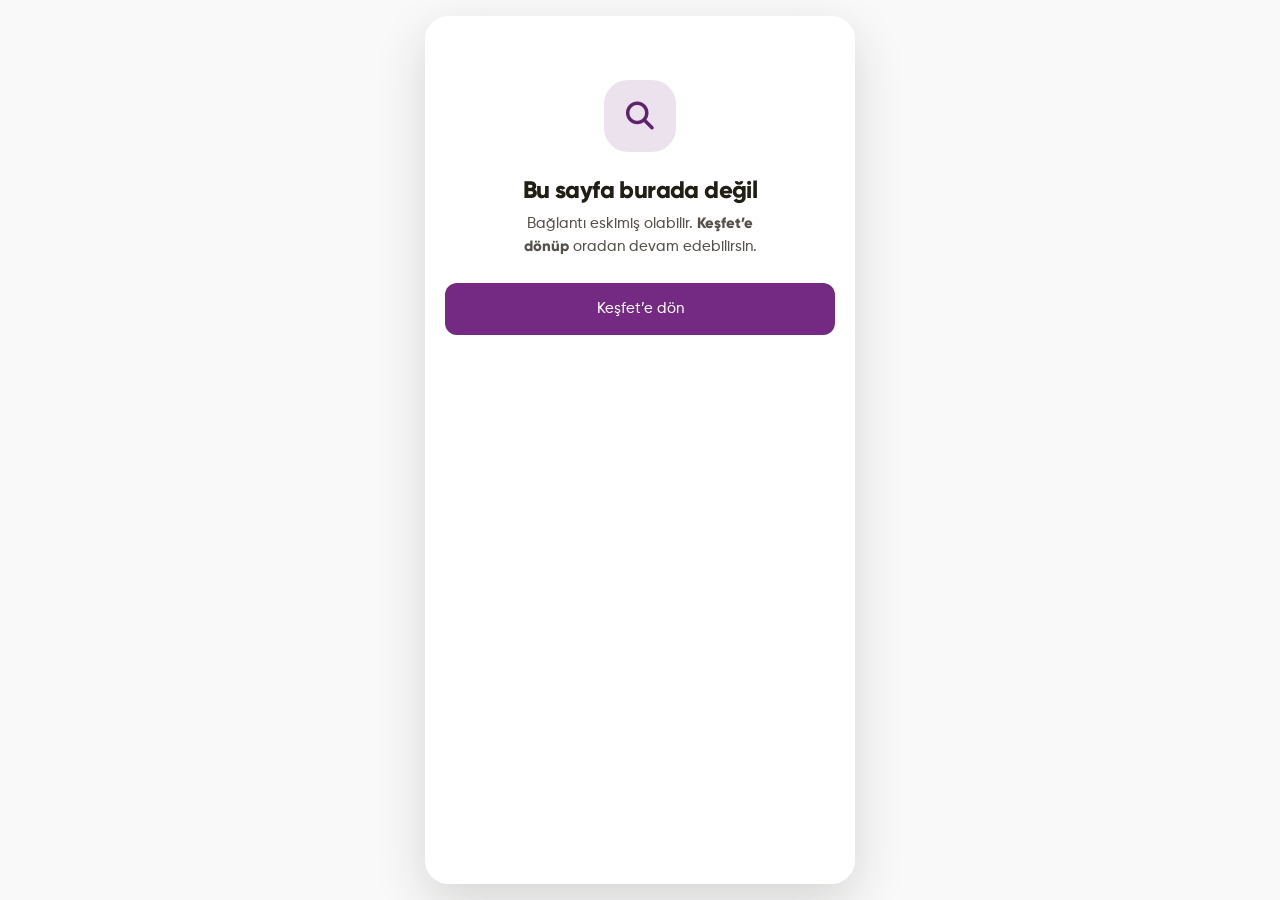
==== index.html @ 1ec31590 "Dada Gourmet mobil prototip: karar sayfası ve ekranlar (kaynak d443f67) Co-Authored-By: Claude Opus " ====
<!doctype html>
<html lang="tr">
<head>
<meta charset="utf-8">
<meta name="robots" content="noindex,nofollow"><meta name="viewport" content="width=device-width,initial-scale=1,viewport-fit=cover">
<title>Dada Gourmet</title>
<meta name="theme-color" content="#742982">
<meta name="apple-mobile-web-app-capable" content="yes">
<meta name="mobile-web-app-capable" content="yes">
<meta name="apple-mobile-web-app-status-bar-style" content="black-translucent">
<meta name="apple-mobile-web-app-title" content="Dada Gourmet">
<link rel="manifest" href="manifest.webmanifest">
<link rel="icon" href="assets/marka/favicon.png">
<link rel="apple-touch-icon" href="assets/marka/apple-touch-icon.png">
<link rel="preload" href="assets/fonts/Gilroy-Medium.woff2" as="font" type="font/woff2" crossorigin>
<link rel="preload" href="assets/fonts/Gilroy-ExtraBold.woff2" as="font" type="font/woff2" crossorigin>
<link rel="stylesheet" href="assets/fontawesome/css/all.min.css">
<link rel="stylesheet" href="kanon/gm-tokens.css">
<link rel="stylesheet" href="kanon/gm-sifir.css">
<link rel="stylesheet" href="kanon/gm-bilesen.css">
<link rel="stylesheet" href="kanon/gm-kontrol.css">
<link rel="stylesheet" href="kanon/gm-parcali.css">
<link rel="stylesheet" href="kanon/gm-sayac.css">
<link rel="stylesheet" href="kanon/gm-not.css">
<link rel="stylesheet" href="kanon/gm-metin.css">
<link rel="stylesheet" href="kanon/gm-takvim.css">
<link rel="stylesheet" href="kanon/gm-sahne.css">
<link rel="stylesheet" href="kanon/gm-yorum.css">
<link rel="stylesheet" href="kanon/gm-kartlar.css">
<link rel="stylesheet" href="kanon/gm-baslik.css">
<link rel="stylesheet" href="kanon/gm-menu.css">
<link rel="stylesheet" href="kanon/gm-hareket.css">
<link rel="stylesheet" href="kanon/gm-yeni.css">
<link rel="stylesheet" href="kanon/gm-liste.css">
<link rel="stylesheet" href="kanon/gm-kalip.css">
<link rel="stylesheet" href="kanon/gm-kabuk.css">
<link rel="stylesheet" href="kanon/gm-gourmet.css">
<link rel="stylesheet" href="kanon/gm-cihaz.css">
<link rel="stylesheet" href="kanon/gm-route.css">
<link rel="stylesheet" href="kanon/gm-k-liste.css">
<link rel="stylesheet" href="kanon/gm-k-detay.css">
<link rel="stylesheet" href="kanon/gm-k-ana.css">
<link rel="stylesheet" href="kanon/gm-k-route.css">
</head>
<body class="gm gm-uygulama">
<script>/* Cihaz çerçevesi (karar sayfası iframe'i) içinde: iPhone 15/16 Pro durum çubuğu alanı (Dinamik Ada) için üst güvenli alan. */ try { if (window.self !== window.top) document.documentElement.style.setProperty('--gm-guvenli-ust', '50px'); } catch (e) { document.documentElement.style.setProperty('--gm-guvenli-ust', '50px'); }</script>
<div class="gm-kok" id="gm-sahne"></div>
<script src="veri/mekanlar.js"></script>
<script src="veri/rotalar.js"></script>
<script src="veri/rota-geometri.js"></script>
<script src="veri/icerik.js"></script>
<script src="veri/kullanici.js"></script>
<script src="kanon/gm-tokens.js"></script>
<script src="kanon/gm-ui.js"></script>
<script src="kanon/gm-cizici.js"></script>
<script src="kanon/gm-gosterge.js"></script>
<script src="kanon/gm-kartlar.js"></script>
<script src="kanon/gm-takvim.js"></script>
<script src="kanon/gm-kalip.js"></script>
<script src="kanon/gm-menu.js"></script>
<script src="kanon/gm-metin.js"></script>
<script src="kanon/gm-harita.js"></script>
<script src="kanon/gm-gourmet.js"></script>
<script src="kanon/gm-cihaz.js"></script>
<script src="kanon/gm-route.js"></script>
<script src="kanon/gm-k-liste.js"></script>
<script src="kanon/gm-k-detay.js"></script>
<script src="kanon/gm-k-ana.js"></script>
<script src="kanon/gm-k-route.js"></script>
<script src="ekranlar/_liste.js"></script>
<script>GM.baslat();</script>
</body>
</html>
---- kanon/gm-tokens.css ----
/* ÜRETİLİR: node kanon/uret.mjs — elle değiştirme. Kaynak: kanon/tokens.json */
@font-face{font-family:"Gilroy";src:url("../assets/fonts/Gilroy-Medium.woff2") format("woff2");font-weight:100 600;font-style:normal;font-display:swap}
@font-face{font-family:"GilroyBd";src:url("../assets/fonts/Gilroy-ExtraBold.woff2") format("woff2");font-weight:700 900;font-style:normal;font-display:swap}
@font-face{font-family:"Gilroy";src:url("../assets/fonts/Gilroy-ExtraBold.woff2") format("woff2");font-weight:700 900;font-style:normal;font-display:swap}
@font-face{font-family:"GilroyLt";src:url("../assets/fonts/Gilroy-Light.woff2") format("woff2");font-weight:300;font-style:normal;font-display:swap}
:root{
  /* renk: primary */
  --gm-primary:#742982;
  --gm-primary-dark:#742982;
  --gm-primary-deep:#5F226B;
  --gm-primary-tint:#ECE2EE;
  --gm-primary-line:#E3D4E6;
  --gm-on-dark-accent:#BA94C0;

  /* renk: neutral */
  --gm-ink:#211E16;
  --gm-slate:#56514A;
  --gm-muted:#6F6F6F;
  --gm-line:#ECECEC;
  --gm-bg:#F9F9F9;
  --gm-paper:#FFFFFF;
  --gm-cihaz-siyah:#000000;

  /* renk: accent */
  --gm-accent-green:var(--gm-basari);
  --gm-accent-yellow:#FAC045;
  --gm-puan:#FAC045;
  --gm-puan-fg:#755300;

  /* renk: makro */
  --gm-protein:#742982;
  --gm-protein-tint:#F2E7F5;
  --gm-protein-text:#742982;
  --gm-protein-koyu:#B07CC0;
  --gm-karb:#FAC045;
  --gm-karb-tint:#FEF4DC;
  --gm-karb-text:#755300;
  --gm-yag:#0093D0;
  --gm-yag-tint:#E0F2FA;
  --gm-yag-text:#006289;
  --gm-lif:#0E8A7E;
  --gm-lif-tint:#DFF2EF;
  --gm-lif-text:#0A6B62;

  /* renk: durum */
  --gm-bilgi-fg:#006289;
  --gm-bilgi-bg:#E0F2FA;
  --gm-bilgi-line:#B5DEF0;
  --gm-bilgi:#0093D0;
  --gm-basari-fg:#1D6B44;
  --gm-basari-bg:#E3F4EB;
  --gm-basari-line:#B9E2CC;
  --gm-basari:#2C9963;
  --gm-uyari-fg:#755300;
  --gm-uyari-bg:#FEF4DC;
  --gm-uyari-line:#F6DDA2;
  --gm-uyari:#E9A820;
  --gm-tehlike:#B3261E;
  --gm-tehlike-basili:#8C1D18;
  --gm-tehlike-fg:#8C1D18;
  --gm-tehlike-bg:#FDECEA;
  --gm-tehlike-line:#EFC2BD;
  --gm-tehlike-koyu:#FF9C8F;
  --gm-tehlike-koyu-basili:#FFBDB3;
  --gm-tehlike-koyu-bg:#3D1814;
  --gm-tehlike-koyu-line:#6E2A22;
  --gm-hata-fg:var(--gm-tehlike-fg);
  --gm-hata-bg:var(--gm-tehlike-bg);
  --gm-hata-line:var(--gm-tehlike-line);
  --gm-hata:var(--gm-tehlike);
  --gm-notr-fg:#56514A;
  --gm-notr-bg:#F9F9F9;
  --gm-notr-line:#ECECEC;

  /* renk: metrik */
  --gm-metrik-kalori:#FF8F00;
  --gm-metrik-kalori-derin:#B86400;
  --gm-metrik-su:var(--gm-bilgi);
  --gm-metrik-su-derin:var(--gm-bilgi-fg);
  --gm-metrik-protein:var(--gm-protein);
  --gm-metrik-protein-koyu:var(--gm-protein-koyu);
  --gm-metrik-oruc:var(--gm-karb);
  --gm-metrik-oruc-derin:var(--gm-karb-text);
  --gm-metrik-seri:var(--gm-metrik-kalori);
  --gm-ogun-kahvalti:var(--gm-karb);
  --gm-ogun-kahvalti-derin:var(--gm-uyari);
  --gm-ogun-ogle:var(--gm-metrik-kalori);
  --gm-ogun-ogle-derin:var(--gm-metrik-kalori-derin);
  --gm-ogun-aksam:var(--gm-protein-koyu);
  --gm-ogun-aksam-derin:var(--gm-protein);
  --gm-ogun-ara:var(--gm-on-dark-accent);
  --gm-ogun-ara-derin:var(--gm-primary);

  /* renk: katman */
  --gm-mekan:var(--gm-primary);
  --gm-mekan-tint:var(--gm-primary-tint);
  --gm-ne-yenir:#9A3412;
  --gm-ne-yenir-tint:#FCEBE3;
  --gm-ne-alinir:#8A5A00;
  --gm-ne-alinir-tint:#FFEDC2;
  --gm-yakit:#3F3A33;
  --gm-yakit-tint:#EEEDEB;
  --gm-sarj:#0B7A70;
  --gm-sarj-tint:#DFF2EF;
  --gm-ibadet:#1F5F99;
  --gm-ibadet-tint:#E1ECF7;
  --gm-dinlenme:#2F6B3A;
  --gm-dinlenme-tint:#E2F0E4;
  --gm-karavan:#5A4A8A;
  --gm-karavan-tint:#ECE8F6;
  --gm-cografi:#7A5B00;
  --gm-cografi-tint:#FFF0BF;
  --gm-rota:var(--gm-primary);
  --gm-rota-alt:#B9A5BE;
  --gm-konum:#1A73E8;
  --gm-konum-halka:rgba(26,115,232,.18);

  /* renk: dis */
  --gm-marka-facebook:#1877F2;
  --gm-marka-x:#111111;
  --gm-marka-whatsapp:#25D366;
  --gm-marka-telegram:#2AABEE;
  --gm-marka-pinterest:#E60023;

  /* font */
  --gm-font:"Gilroy", system-ui, -apple-system, "Segoe UI", Roboto, sans-serif;
  --gm-font-bold:"GilroyBd", "Gilroy", system-ui, -apple-system, "Segoe UI", Roboto, sans-serif;
  --gm-font-light:"GilroyLt", "Gilroy", system-ui, sans-serif;
  --gm-weight-body:500;
  --gm-weight-bold:700;
  --gm-lh-body:1.55;

  /* tipografi rolleri */
  --gm-t-display-family:var(--gm-font-bold);
  --gm-t-display-size:32px;
  --gm-t-display-weight:700;
  --gm-t-display-line:1.08;
  --gm-t-display-track:-0.035em;
  --gm-t-page-family:var(--gm-font-bold);
  --gm-t-page-size:24px;
  --gm-t-page-weight:700;
  --gm-t-page-line:1.15;
  --gm-t-page-track:-0.025em;
  --gm-t-section-family:var(--gm-font-bold);
  --gm-t-section-size:20px;
  --gm-t-section-weight:700;
  --gm-t-section-line:1.2;
  --gm-t-section-track:-0.02em;
  --gm-t-featured-family:var(--gm-font-bold);
  --gm-t-featured-size:20px;
  --gm-t-featured-weight:700;
  --gm-t-featured-line:1.2;
  --gm-t-featured-track:-0.02em;
  --gm-t-sheet-family:var(--gm-font);
  --gm-t-sheet-size:18px;
  --gm-t-sheet-weight:500;
  --gm-t-sheet-line:1.25;
  --gm-t-sheet-track:-0.015em;
  --gm-t-subheading-family:var(--gm-font);
  --gm-t-subheading-size:16px;
  --gm-t-subheading-weight:500;
  --gm-t-subheading-line:1.3;
  --gm-t-subheading-track:-0.01em;
  --gm-t-card-family:var(--gm-font);
  --gm-t-card-size:16px;
  --gm-t-card-weight:500;
  --gm-t-card-line:1.25;
  --gm-t-card-track:-0.015em;
  --gm-t-body-family:var(--gm-font);
  --gm-t-body-size:15px;
  --gm-t-body-weight:500;
  --gm-t-body-line:1.5;
  --gm-t-body-track:0em;
  --gm-t-meta-family:var(--gm-font);
  --gm-t-meta-size:13px;
  --gm-t-meta-weight:500;
  --gm-t-meta-line:1.4;
  --gm-t-meta-track:0em;
  --gm-t-label-family:var(--gm-font);
  --gm-t-label-size:11px;
  --gm-t-label-weight:500;
  --gm-t-label-line:1.3;
  --gm-t-label-track:0.06em;
  --gm-t-button-family:var(--gm-font);
  --gm-t-button-size:15px;
  --gm-t-button-weight:500;
  --gm-t-button-line:1.2;
  --gm-t-button-track:0em;
  --gm-t-nav-family:var(--gm-font);
  --gm-t-nav-size:10px;
  --gm-t-nav-weight:500;
  --gm-t-nav-line:1.2;
  --gm-t-nav-track:0em;
  --gm-t-photo-meta-family:var(--gm-font-bold);
  --gm-t-photo-meta-size:13px;
  --gm-t-photo-meta-weight:700;
  --gm-t-photo-meta-line:1;
  --gm-t-photo-meta-track:0em;
  --gm-t-card-category-family:var(--gm-font-bold);
  --gm-t-card-category-size:11px;
  --gm-t-card-category-weight:700;
  --gm-t-card-category-line:1.3;
  --gm-t-card-category-track:0em;
  --gm-t-stat-family:var(--gm-font-bold);
  --gm-t-stat-size:18px;
  --gm-t-stat-weight:700;
  --gm-t-stat-line:1.25;
  --gm-t-stat-track:0em;
  --gm-t-numeral-xl-family:var(--gm-font-bold);
  --gm-t-numeral-xl-size:48px;
  --gm-t-numeral-xl-weight:700;
  --gm-t-numeral-xl-line:1;
  --gm-t-numeral-xl-track:-0.035em;
  --gm-t-numeral-lg-family:var(--gm-font-bold);
  --gm-t-numeral-lg-size:32px;
  --gm-t-numeral-lg-weight:700;
  --gm-t-numeral-lg-line:1;
  --gm-t-numeral-lg-track:-0.03em;
  --gm-t-numeral-md-family:var(--gm-font-bold);
  --gm-t-numeral-md-size:24px;
  --gm-t-numeral-md-weight:700;
  --gm-t-numeral-md-line:1.05;
  --gm-t-numeral-md-track:-0.025em;
  --gm-t-cook-step-family:var(--gm-font-bold);
  --gm-t-cook-step-size:24px;
  --gm-t-cook-step-weight:700;
  --gm-t-cook-step-line:1.15;
  --gm-t-cook-step-track:-0.025em;

  /* boşluk */
  --gm-s-0:0;
  --gm-s-2:2px;
  --gm-s-4:4px;
  --gm-s-8:8px;
  --gm-s-12:12px;
  --gm-s-16:16px;
  --gm-s-20:20px;
  --gm-s-24:24px;
  --gm-s-32:32px;
  --gm-s-40:40px;
  --gm-s-48:48px;
  --gm-s-64:64px;
  --gm-gutter:20px;
  --gm-card-padding:16px;
  --gm-icon-text:8px;
  --gm-header-gap:8px;
  --gm-panel-overlap:24px;
  --gm-panel-top-space:16px;
  --gm-section-gap:32px;
  --gm-chip-gap:8px;
  --gm-chip-padding:12px;
  --gm-grid-column-gap:12px;
  --gm-grid-row-gap:20px;

  /* radius */
  --gm-r-control:12px;
  --gm-r-info-card:12px;
  --gm-r-media:16px;
  --gm-r-surface:24px;
  --gm-r-sheet:24px;
  --gm-r-chip-sm:8px;
  --gm-r-badge-sm:6px;
  --gm-r-choice:4px;
  --gm-r-dot:2px;
  --gm-r-none:0;
  --gm-r-switch:999px;
  --gm-r-round:50%;
  --gm-r-day:50%;
  --gm-r-day-band:999px;
  --gm-r-segment:12px;
  --gm-r-avatar:50%;

  /* gölge */
  --gm-sh-sm:0 1px 2px rgba(33,30,22,.04), 0 2px 6px rgba(33,30,22,.05);
  --gm-sh-md:0 6px 22px rgba(33,30,22,.09);
  --gm-sh-lg:0 18px 50px rgba(33,30,22,.16);

  /* overlay */
  --gm-overlay:#211E16;
  --gm-floating-icon-bg:color-mix(in srgb,var(--gm-overlay) 56%,transparent);
  --gm-sheet-scrim:color-mix(in srgb,var(--gm-overlay) 55%,transparent);
  --gm-hero-light:radial-gradient(ellipse at 0 0,color-mix(in srgb,var(--gm-primary) 25%,transparent) 0,transparent 65%);
  --gm-header-solid:var(--gm-primary-dark);

  /* hareket */
  --gm-ease:cubic-bezier(.22,.61,.36,1);
  --gm-m-press:100ms;
  --gm-m-fast:150ms;
  --gm-m-quick:180ms;
  --gm-m-base:200ms;
  --gm-m-sheet:250ms;
  --gm-m-page-exit:200ms;
  --gm-m-page:300ms;
  --gm-m-reveal:450ms;
  --gm-m-fill:300ms;
  --gm-m-counter:600ms;
  --gm-m-dolum:900ms;
  --gm-m-stagger:40ms;
  --gm-m-skeleton:1000ms;
  --gm-m-toast:2800ms;
  --gm-m-toast-action:4000ms;
  --gm-m-uzun-bas:1000ms;
  --gm-m-nabiz:5000ms;
  --gm-m-tarama:2200ms;
  --gm-m-drawer:250ms;
  --gm-m-save-pop:450ms;
  --gm-m-hero-autoplay:6000ms;
  --gm-e-standard:cubic-bezier(.2,0,0,1);
  --gm-e-emphasized-decel:cubic-bezier(.05,.7,.1,1);
  --gm-e-emphasized-accel:cubic-bezier(.3,0,.8,.15);
  --gm-e-decelerate:cubic-bezier(0,0,0,1);
  --gm-e-accelerate:cubic-bezier(.3,0,1,1);
  --gm-spring-varsayilan:linear(0.000, 0.026, 0.090, 0.176, 0.274, 0.376, 0.467, 0.561, 0.646, 0.722, 0.788, 0.839, 0.885, 0.922, 0.952, 0.975, 0.991, 1.003, 1.012, 1.017, 1.020, 1.021, 1.021, 1.020, 1.018, 1.016, 1.014, 1.012, 1.010, 1.008, 1.007, 1.005, 1.004, 1.003, 1.002, 1.001, 1.001, 1.000, 1.000, 1.000, 1.000);
  --gm-spring-varsayilan-ms:472ms;
  --gm-spring-yaylanma:linear(0.000, 0.057, 0.191, 0.365, 0.548, 0.719, 0.865, 0.979, 1.059, 1.107, 1.130, 1.133, 1.122, 1.102, 1.078, 1.053, 1.031, 1.013, 0.999, 0.990, 0.984, 0.982, 0.983, 0.984, 0.987, 0.991, 0.994, 0.997, 0.999, 1.001, 1.002, 1.002, 1.002, 1.002, 1.002, 1.002, 1.001, 1.001, 1.000, 1.000, 1.000);
  --gm-spring-yaylanma-ms:676ms;
  --gm-spring-yumusak:linear(0.000, 0.019, 0.060, 0.117, 0.183, 0.259, 0.330, 0.400, 0.467, 0.535, 0.593, 0.646, 0.694, 0.737, 0.777, 0.811, 0.840, 0.865, 0.888, 0.907, 0.923, 0.936, 0.948, 0.958, 0.966, 0.973, 0.978, 0.983, 0.987, 0.990, 0.992, 0.994, 0.996, 0.997, 0.998, 0.999, 0.999, 1.000, 1.000, 1.000, 1.000);
  --gm-spring-yumusak-ms:529ms;

  /* ölçü */
  --gm-size-touch:44px;
  --gm-size-control-lg:52px;
  --gm-size-menu-row:48px;
  --gm-size-choice-row:60px;
  --gm-size-choice-row-lg:76px;
  --gm-size-bbox-label:28px;
  --gm-size-header:68px;
  --gm-size-header-icon:40px;
  --gm-size-nav-bar:64px;
  --gm-size-nav-edge:16px;
  --gm-size-nav-bottom:8px;
  --gm-size-nav-icon:22px;
  --gm-size-nav-center-icon:20px;
  --gm-size-nav-fab:48px;
  --gm-size-nav-indicator-w:16px;
  --gm-size-nav-indicator-h:2px;
  --gm-size-choice:22px;
  --gm-size-chip:44px;
  --gm-size-chip-sm:32px;
  --gm-size-badge:24px;
  --gm-size-badge-sm:20px;
  --gm-size-logo:120px;
  --gm-size-app-max:430px;
  --gm-size-app-max-h:932px;
  --gm-size-banner:320px;
  --gm-size-banner-sm:240px;
  --gm-size-page-end:80px;
  --gm-size-border:1px;
  --gm-size-border2:2px;
  --gm-size-focus:2px;
  --gm-size-icon-sm:14px;
  --gm-size-icon-md:18px;
  --gm-size-icon-lg:22px;
  --gm-size-icon-xl:28px;
  --gm-size-icon-xxl:40px;
  --gm-size-box-sm:32px;
  --gm-size-box-md:40px;
  --gm-size-box-lg:48px;
  --gm-size-box-xl:64px;
  --gm-size-box-xxl:96px;
  --gm-size-avatar-xs:20px;
  --gm-size-avatar-sm:32px;
  --gm-size-avatar-md:40px;
  --gm-size-avatar-lg:56px;
  --gm-size-avatar-xl:96px;
  --gm-size-rail-card:230px;
  --gm-size-rail-card-sm:168px;
  --gm-size-thumb:56px;
  --gm-size-thumb-sm:44px;
  --gm-size-progress:4px;
  --gm-size-progress-lg:8px;
  --gm-size-macro-bar:6px;
  --gm-size-calendar-day:40px;
  --gm-size-calendar-dot:4px;
  --gm-size-week-day:56px;
  --gm-size-ring-stroke:18px;
  --gm-size-ring-mini:44px;
  --gm-size-ring-mini-stroke:6px;
  --gm-size-ring-xs:24px;
  --gm-size-ring-xs-stroke:4px;
  --gm-size-counter-stroke:26px;
  --gm-size-score-stroke:20px;
  --gm-size-dial-stroke:20px;
  --gm-size-faz-isaret:32px;
  --gm-size-ring-lg:184px;
  --gm-size-counter:296px;
  --gm-size-dial:280px;
  --gm-size-score-w:264px;
  --gm-size-score-h:148px;
  --gm-size-fab:56px;
  --gm-size-slider-ruler:72px;
  --gm-size-slider-tick-lg:28px;
  --gm-size-slider-tick-sm:16px;
  --gm-size-slider-step:12px;
  --gm-size-slider-knob:28px;
  --gm-size-swipe-action:76px;
  --gm-size-shutter:72px;
  --gm-size-shutter-in:58px;
  --gm-size-sheet-handle-w:40px;
  --gm-size-sheet-handle-h:4px;
  --gm-size-sheet-max:88px;
  --gm-size-su-glass:36px;
  --gm-size-su-week-h:96px;
  --gm-size-chart-h:168px;
  --gm-size-spark-h:44px;
  --gm-size-chart-dot:10px;
  --gm-size-wave-h:64px;
  --gm-size-wave-bar:4px;
  --gm-size-tabagim-bar:76px;
  --gm-size-countdown-cell:64px;
  --gm-size-line3:3px;
  --gm-size-choice-border:1.5px;
  --gm-size-action-card:80px;
  --gm-size-action-icon:44px;
  --gm-size-save-visible:32px;
  --gm-size-icon-check:12px;
  --gm-size-icon-badge:28px;
  --gm-size-icon-badge-lg:40px;
  --gm-size-avatar-card:20px;
  --gm-size-avatar-chef:40px;
  --gm-size-avatar-row:40px;
  --gm-size-avatar-chef-row:56px;
  --gm-size-avatar-chef-card:96px;
  --gm-size-badge-medal:64px;
  --gm-size-play-large:56px;
  --gm-size-menu-w:360px;
  --gm-size-ring-md:148px;
  --gm-size-ring-stroke-md:16px;
  --gm-size-g-touch-target:44px;
  --gm-size-g-control-sm:44px;
  --gm-size-g-header-target:44px;
  --gm-size-g-nav-label:10px;
  --gm-size-g-nav-indicator-width:16px;
  --gm-size-g-nav-indicator-height:2px;
  --gm-size-g-cook-bar:52px;
  --gm-size-g-chip-height:44px;
  --gm-size-g-action-card-height:80px;
  --gm-size-g-list-banner:320px;
  --gm-size-g-page-end-space:80px;
  --gm-size-g-border-width:1px;
  --gm-size-g-badge-large:96px;
  --gm-size-hero-min:560px;
  --gm-size-hero-max:640px;
  --gm-size-map-pin:32px;
  --gm-size-map-pin-lg:44px;
  --gm-size-map-pin-sm:26px;
  --gm-size-map-cluster:36px;
  --gm-size-map-cluster-md:44px;
  --gm-size-map-cluster-lg:56px;
  --gm-size-map-dot:16px;
  --gm-size-map-dot-halo:40px;
  --gm-size-map-h:240px;
  --gm-size-map-hsm:168px;
  --gm-size-map-hlg:360px;
  --gm-size-map-tail:8px;
  --gm-size-venue-thumb:88px;
  --gm-size-venue-row:112px;
  --gm-size-venue-card-w:280px;
  --gm-size-venue-card-h:360px;
  --gm-size-stop-node:28px;
  --gm-size-route-rail:2px;
  --gm-size-story-w:132px;
  --gm-size-story-h:220px;
  --gm-size-price-dot:6px;

  /* katman */
  --gm-z-panel:2;
  --gm-z-ust:30;
  --gm-z-altbar:32;
  --gm-z-dock:40;
  --gm-z-tabagim:44;
  --gm-z-perde:60;
  --gm-z-sheet:62;
  --gm-z-dialog:70;
  --gm-z-toast:80;
}
---- kanon/gm-sifir.css ----
/* Gastro CSS'inden önce yüklenir: düğme sıfırlaması sıfır özgüllüklüdür; sonra yüklenirse Gastro'nun :where dikey yığın kurallarını ezer. */
:where(body.gm) :where(button){margin:0;padding:0;border:0;background:none}
---- kanon/gm-bilesen.css ----
/* Gastro ortak/dg-bilesen.css kaynağından taşındı: ad çevirisi dışında aynıdır. Düzeltme için README "Gastro → Diet" tablosuna bak. */
/* DadaGastro ortak bileşen kütüphanesi (docs/51). Yeni uygulama sayfaları (v3-app/uygulama/) bunu yükler.
   Kural: değer yalnız token'dan (ortak/gm-tokens.css + tokens.css köprü adları); elle renk/ölçü yok. İstisnalar:
   1px kenarlık (--gm-size-border), 2px odak halkası (calc(--gm-size-border*2)). Ölçüler kök ekranlardan ölçüldü (docs/50).
   Tarif kartları ortak-kart.css (DGCard) ile aynıdır; burada yalnız rol tipografisi verilir. */

/* ---------- Taban ---------- */
*,*::before,*::after{box-sizing:border-box}
html{-webkit-text-size-adjust:100%;scroll-padding-top:calc(var(--gm-ust-h) + var(--gm-s-16))}
body.gm{margin:0;background:var(--gm-bg);color:var(--gm-ink);font-family:var(--gm-font);font-size:var(--gm-t-body-size);font-weight:var(--gm-t-body-weight);line-height:var(--gm-t-body-line);-webkit-font-smoothing:antialiased;-webkit-tap-highlight-color:transparent}
:where(body.gm) :where(h1,h2,h3,h4,p,ul,ol,dl,dd,figure){margin:0}
:where(body.gm) :where(ul,ol){padding:0;list-style:none}
:where(body.gm) :where(a){color:inherit;text-decoration:none}
:where(body.gm) :where(button,input,select,textarea){font:inherit;color:inherit}
:where(body.gm) :where(button){cursor:pointer}
:where(body.gm) :where(img){display:block;max-width:100%}
body.gm .icon{font-style:normal;line-height:1}
body.gm :is(a,button,input,select,textarea,summary,[tabindex]):focus-visible{outline:calc(var(--gm-size-border) * 2) solid var(--gm-primary);outline-offset:var(--gm-size-border)}
.gm-sr{position:absolute;width:1px;height:1px;overflow:hidden;clip-path:inset(50%);white-space:nowrap}
.gm-app{position:relative;max-width:var(--gm-size-app-max);min-height:var(--gm-ekran-h);margin:0 auto;background:var(--gm-paper);padding-top:var(--gm-ust-h);padding-bottom:calc(var(--gm-s-48) + env(safe-area-inset-bottom,0px))}
.gm-app.has-nav{padding-bottom:calc(var(--gm-s-48) * 2 + var(--gm-s-8) + env(safe-area-inset-bottom,0px))}
.gm-app.has-bar{padding-bottom:calc(var(--gm-size-control-lg) + var(--gm-s-40) + var(--gm-s-16) + env(safe-area-inset-bottom,0px))}
.gm-app.no-header,.gm-app.has-banner,.gm-app.has-kapak{padding-top:0}
body.gm-kilit{overflow:hidden}
/* hidden özniteliği grid/flex verilmiş öğede de gizler (Profilim ajanı bildirimi). */
body.gm [hidden]{display:none!important}

/* ---------- Tipografi rolleri ---------- */
.gm-t-display{font-family:var(--gm-font-bold);font-size:var(--gm-t-display-size);font-weight:var(--gm-t-display-weight);line-height:var(--gm-t-display-line);letter-spacing:var(--gm-t-display-track)}
.gm-t-page{font-family:var(--gm-font-bold);font-size:var(--gm-t-page-size);font-weight:var(--gm-t-page-weight);line-height:var(--gm-t-page-line);letter-spacing:var(--gm-t-page-track)}
.gm-t-section{font-family:var(--gm-font-bold);font-size:var(--gm-t-section-size);font-weight:var(--gm-t-section-weight);line-height:var(--gm-t-section-line);letter-spacing:var(--gm-t-section-track)}
.gm-t-featured{font-family:var(--gm-font-bold);font-size:var(--gm-t-featured-size);font-weight:var(--gm-t-featured-weight);line-height:var(--gm-t-featured-line);letter-spacing:var(--gm-t-featured-track)}
.gm-t-sheet{font-size:var(--gm-t-sheet-size);font-weight:var(--gm-t-sheet-weight);line-height:var(--gm-t-sheet-line);letter-spacing:var(--gm-t-sheet-track)}
.gm-t-sub{font-size:var(--gm-t-subheading-size);font-weight:var(--gm-t-subheading-weight);line-height:var(--gm-t-subheading-line);letter-spacing:var(--gm-t-subheading-track)}
.gm-t-card{font-size:var(--gm-t-card-size);font-weight:var(--gm-t-card-weight);line-height:var(--gm-t-card-line);letter-spacing:var(--gm-t-card-track)}
.gm-t-body{font-size:var(--gm-t-body-size);line-height:var(--gm-t-body-line)}
.gm-t-meta{font-size:var(--gm-t-meta-size);line-height:var(--gm-t-meta-line)}
.gm-t-label{font-size:var(--gm-t-label-size);line-height:var(--gm-t-label-line);letter-spacing:var(--gm-t-label-track);text-transform:uppercase}
.gm-t-stat{font-family:var(--gm-font-bold);font-size:var(--gm-t-stat-size);font-weight:var(--gm-t-stat-weight);line-height:var(--gm-t-stat-line)}
.gm-t-bold{font-family:var(--gm-font-bold);font-weight:var(--gm-weight-bold)}
.gm-ton-ikincil{color:var(--gm-slate)}
.gm-ton-primary{color:var(--gm-primary-deep)}
.gm-kirp-1{overflow:hidden;white-space:nowrap;text-overflow:ellipsis}
.gm-kirp-2{display:-webkit-box;-webkit-line-clamp:2;-webkit-box-orient:vertical;overflow:hidden}
/* Kart başlıkları (ortak-kart DGCard): kök ekranlarda applyTypeRoles verir, burada sınıfla. */
body.gm .gm-card__title{font-size:var(--gm-t-card-size);font-weight:var(--gm-t-card-weight);line-height:var(--gm-t-card-line);letter-spacing:var(--gm-t-card-track)}
body.gm .gm-feature .gm-card__title{font-family:var(--gm-font-bold);font-size:var(--gm-t-featured-size);font-weight:var(--gm-t-featured-weight);line-height:var(--gm-t-featured-line);letter-spacing:var(--gm-t-featured-track)}
body.gm .gm-card__category{letter-spacing:var(--gm-t-label-track);line-height:var(--gm-t-meta-line)}
body.gm .gm-card .gm-card__text{min-height:var(--gm-size-touch)}

/* ---------- Yardımcılar (yalnız token) ---------- */
[data-mt]{margin-top:var(--gm-s-16)}
[data-mt12]{margin-top:var(--gm-s-12)}
[data-mt24]{margin-top:var(--gm-s-24)}
.gm-sira{display:flex;flex-wrap:wrap;align-items:center;gap:var(--gm-s-8)}
.gm-sira.is-gen{gap:var(--gm-s-16)}
.gm-ara{display:flex;align-items:center;justify-content:space-between;gap:var(--gm-s-12)}
/* Ortak menü (ortak-menu.js) düğmeleri yeni sayfalarda app.css olmadan da aynı kalıpta. */
.gm-menu .button{display:inline-flex;align-items:center;justify-content:center;gap:var(--gm-icon-text);padding:var(--gm-s-8) var(--gm-s-16);border:var(--gm-size-border) solid transparent;border-radius:var(--gm-r-control);background:var(--gm-primary-dark);color:var(--gm-paper);font-size:var(--gm-t-button-size);line-height:var(--gm-t-button-line)}
.gm-menu .button.secondary{background:var(--gm-paper);border-color:var(--gm-line);color:var(--gm-ink)}

/* ---------- Header (üç varyant: home · page · alt) ---------- */
.gm-header{position:fixed;top:0;left:50%;z-index:40;transform:translateX(-50%);display:flex;align-items:center;gap:var(--gm-header-gap);width:min(100%,var(--gm-size-app-max));height:var(--gm-ust-h);padding:var(--gm-guvenli-ust,env(safe-area-inset-top,0px)) var(--gm-s-20) 0;background:color-mix(in srgb,var(--gm-header-solid) calc(var(--gm-alfa,1) * 100%),transparent);color:var(--gm-paper);transition:background-color var(--gm-m-base) var(--gm-ease)}
.gm-header.is-photo{background-image:radial-gradient(ellipse at 0 0,color-mix(in srgb,var(--gm-primary) 25%,transparent) 0,transparent 65%)}
.gm-header .gm-logo img{width:calc(var(--gm-s-48) + var(--gm-s-16));height:auto}
.gm-header .gm-logo{display:flex;align-items:center;min-height:var(--gm-size-touch)}
.gm-header .gm-htitle{flex:1;min-width:0;font-family:var(--gm-font-bold);font-size:var(--gm-t-subheading-size);font-weight:var(--gm-weight-bold);line-height:var(--gm-t-subheading-line)}
.gm-header .gm-hbosluk{flex:1}
.gm-hbtn{position:relative;display:grid;place-items:center;width:var(--gm-size-touch);height:var(--gm-size-touch);flex-shrink:0;padding:0;border:0;border-radius:var(--gm-r-control);background:transparent;color:inherit}
.gm-hbtn .icon{position:relative;z-index:1;font-size:var(--gm-size-icon-md)}
.gm-header.is-photo .gm-hbtn::before{content:'';position:absolute;width:var(--gm-size-header-icon);height:var(--gm-size-header-icon);border-radius:var(--gm-r-control);background:var(--gm-floating-icon-bg);-webkit-backdrop-filter:blur(var(--gm-s-16));backdrop-filter:blur(var(--gm-s-16));opacity:calc(1 - var(--gm-alfa,1))}
.gm-header.is-saydam .gm-hara{display:none}
.gm-hbtn .gm-sayac{position:absolute;top:var(--gm-s-4);right:var(--gm-s-4);z-index:2}

/* ---------- Sayfa başlığı (banner'sız sayfalar) ---------- */
.gm-baslik{display:grid;gap:var(--gm-s-8);padding:var(--gm-s-24) var(--gm-gutter) var(--gm-s-8)}
.gm-baslik p{color:var(--gm-slate)}

/* ---------- KUBBE — liste birleşimi (docs/55 §2e): liste-v2 birebir. Banner 320 sabit (sticky) + sayaç; üst köşeleri sheet (24)
   beyaz panel 24 bindirerek kaydırınca üstüne gelir, header altına yapışınca köşeler düzleşir (DG: .is-yapisik).
   Perde: liste-v2.js paintBanner eğrisi (DG.kubbeBoya → --gm-veil); ışık: hero-light yapısı, sol üst primary %25, 0→%65, screen. ---------- */
.gm-banner{position:sticky;top:0;z-index:0;height:var(--gm-size-banner);overflow:hidden;isolation:isolate;background:var(--gm-overlay);color:var(--gm-paper)}
.gm-banner .gm-banner-foto{position:absolute;inset:0;z-index:-2;background-size:cover;background-position:center}
.gm-banner::before{content:'';position:absolute;inset:0;z-index:-1;background:var(--gm-veil,linear-gradient(180deg,color-mix(in srgb,var(--gm-overlay) 76%,transparent) 0,color-mix(in srgb,var(--gm-overlay) 18%,transparent) 32%,color-mix(in srgb,var(--gm-overlay) 30%,transparent) 50%,color-mix(in srgb,var(--gm-overlay) 80%,transparent) 76%,color-mix(in srgb,var(--gm-overlay) 90%,transparent) 100%))}
.gm-banner::after{content:'';position:absolute;inset:0 0 auto;z-index:-1;height:calc(var(--gm-ust-h) + var(--gm-s-48) * 3);pointer-events:none;background:radial-gradient(ellipse at 0% 0%,color-mix(in srgb,var(--gm-primary) 25%,transparent) 0%,transparent 65%);mix-blend-mode:screen}
.gm-banner-metin{position:absolute;left:var(--gm-gutter);right:var(--gm-gutter);bottom:calc(var(--gm-panel-overlap) + var(--gm-s-20));z-index:1;display:grid;grid-template-columns:minmax(0,1fr);gap:var(--gm-s-8);text-shadow:var(--gm-photo-shadow)}
.gm-banner-metin h1{margin:0;color:var(--gm-paper)}
.gm-banner-metin p{margin:0;font-size:var(--gm-t-meta-size);line-height:var(--gm-t-meta-line)}
/* Sayaç şeridi: liste-v2 .gm-kok-stats birebir (değer kalın, ince ayraç, iki uca yayılır). */
.gm-stats{display:flex;align-items:center;justify-content:space-between;gap:var(--gm-s-4);width:100%;margin:0;color:var(--gm-paper);font-size:var(--gm-t-meta-size);line-height:var(--gm-t-meta-line);text-shadow:var(--gm-photo-shadow)}
.gm-stats.is-tek{justify-content:flex-start}
.gm-stats>span:not(.gm-stats-ayrac){min-width:0;white-space:nowrap;font-weight:var(--gm-weight-body)}
@media (max-width:359px){.gm-stats>span:not(.gm-stats-ayrac){white-space:normal}}
.gm-stats b{font-family:var(--gm-font-bold)}
.gm-stats-ayrac{align-self:stretch;width:var(--gm-size-border);flex:0 0 var(--gm-size-border);background:color-mix(in srgb,var(--gm-paper) 30%,transparent)}
.gm-sayaclar{display:flex;flex-wrap:wrap;gap:var(--gm-s-8) var(--gm-s-16);font-size:var(--gm-t-meta-size);line-height:var(--gm-t-meta-line)}
.gm-sayaclar b{font-family:var(--gm-font-bold)}
.gm-panel{position:relative;z-index:2;margin-top:calc(-1 * var(--gm-panel-overlap));min-height:calc(var(--gm-ekran-h) - var(--gm-ust-h));border-radius:var(--gm-r-sheet) var(--gm-r-sheet) 0 0;background:var(--gm-paper);padding-top:var(--gm-panel-top-space);transition:border-radius var(--gm-m-base) var(--gm-ease)}
.gm-panel.is-yapisik{border-radius:0}
@media (prefers-reduced-motion:reduce){.gm-panel{transition:none}}

/* KUBBE — sayfa içi koyu/primary/gradyan üst alan (sabit banner olmayan; ör. Pro alanı): üst alan alttan panel bindirmesi kadar
   boşluk bırakır, beyaz panel üst köşeleri sheet (24) ile 24 bindirerek biner. Düz yatay kesik yok (docs/55 §2e genel). */
.gm-kubbe-ust{position:relative;padding-bottom:calc(var(--gm-panel-overlap) + var(--gm-s-24))}
.gm-kubbe-panel{position:relative;z-index:1;margin-top:calc(-1 * var(--gm-panel-overlap));padding-top:var(--gm-panel-top-space);border-radius:var(--gm-r-sheet) var(--gm-r-sheet) 0 0;background:var(--gm-paper)}

/* ---------- GÜLÜCÜK — hero birleşimi (docs/55 §2e): ana-v3 hero alt kenarı birebir (six-heroes.css:69): alt köşeler kart (24)
   + altında 4px primary çizgi + 4 alt boşluk. Profil/şef kapağı ve hero'lu sayfalar; avatar kavisin ortasına oturur. ---------- */
.gm-profil-kapak.is-ust{height:calc(var(--gm-ust-h) + var(--gm-s-48) * 2 + var(--gm-s-24))}
.gm-gulucuk.is-ust:not(.gm-profil-kapak):not(.gm-oynatici){padding-top:calc(var(--gm-ust-h) + var(--gm-s-32))}
.gm-gulucuk{border-radius:0 0 var(--gm-r-surface) var(--gm-r-surface);box-shadow:0 var(--gm-s-4) 0 var(--gm-primary);margin-bottom:var(--gm-s-4)}

/* ---------- Bölüm ve düzen ---------- */
.gm-bolum{padding:var(--gm-s-32) var(--gm-gutter)}
.gm-bolum + .gm-bolum{padding-top:0}
.gm-bolum.is-gri{background:var(--gm-bg);padding-top:var(--gm-s-32)}
.gm-ic{padding:var(--gm-s-16) var(--gm-gutter)}
.gm-yigin{display:grid;gap:var(--gm-s-16)}
.gm-yigin-12{display:grid;gap:var(--gm-s-12)}
.gm-yigin-8{display:grid;gap:var(--gm-s-8)}
.gm-izgara{display:grid;grid-template-columns:repeat(2,minmax(0,1fr));gap:var(--gm-s-20) var(--gm-s-12)}
.gm-izgara-3{display:grid;grid-template-columns:repeat(3,minmax(0,1fr));gap:var(--gm-s-16) var(--gm-s-12)}
.gm-serit{display:flex;gap:var(--gm-s-8);overflow-x:auto;margin:0 calc(-1 * var(--gm-gutter));padding:0 var(--gm-gutter);scroll-padding-left:var(--gm-gutter);scrollbar-width:none;scroll-snap-type:x proximity}
.gm-serit::-webkit-scrollbar{display:none}
.gm-serit > *{flex-shrink:0;scroll-snap-align:start}
.gm-satirlar > * + *{border-top:var(--gm-size-border) solid var(--gm-line)}
/* Etiket–ayırıcı kuralı (11 Kasım): çip/rozet sırası satır ayracına en az 16 değmez. Kendi dolgusu olmayan liste öğesi (gönderi gibi) çip sırasıyla bitiyor ya da başlıyorsa 16 nefes;
   satır metninin altındaki rozet sırası metinden 8, satır ayracından 16 (satırın 8 dolgusu + 8). */
.gm-satirlar > :not(.gm-satir) > .gm-sira:last-child{padding-bottom:var(--gm-s-16)}
.gm-satirlar > :not(.gm-satir) > .gm-sira:first-child{padding-top:var(--gm-s-16)}
.gm-satir-metin > :is(.gm-sira,.gm-rozet,.gm-durum-rozet):not(:first-child){margin-top:var(--gm-s-4)}
.gm-satir-metin > :is(.gm-sira,.gm-rozet,.gm-durum-rozet):last-child{margin-bottom:var(--gm-s-8)}

/* ---------- Düğmeler ---------- */
.gm-btn{display:inline-flex;align-items:center;justify-content:center;gap:var(--gm-icon-text);min-height:var(--gm-size-control-lg);padding:var(--gm-s-12) var(--gm-s-24);border:var(--gm-size-border) solid transparent;border-radius:var(--gm-r-control);background:var(--gm-primary-dark);color:var(--gm-paper);font-family:var(--gm-font);font-size:var(--gm-t-button-size);font-weight:var(--gm-t-button-weight);line-height:var(--gm-t-button-line);text-align:justify;text-align-last:center;--gm-baslik-hiza:center;transition:background-color var(--gm-m-base) var(--gm-ease),transform var(--gm-m-base) var(--gm-ease)}
.gm-btn:active{background:var(--gm-primary-deep);transform:scale(.98)}
.gm-btn .icon{font-size:var(--gm-size-icon-md)}
.gm-btn--ikincil{background:var(--gm-paper);border-color:var(--gm-line);color:var(--gm-ink)}
.gm-btn--ikincil:active{background:var(--gm-bg)}
.gm-btn--tonlu{background:var(--gm-primary-tint);color:var(--gm-primary-deep);font-family:var(--gm-font-bold);font-weight:var(--gm-weight-bold)}
.gm-btn--metin{min-height:var(--gm-size-touch);padding:0 var(--gm-s-8);background:transparent;color:var(--gm-primary-deep)}
.gm-btn--metin:active{background:var(--gm-primary-tint)}
.gm-btn--sm{min-height:var(--gm-size-touch);padding:var(--gm-s-8) var(--gm-s-16)}
.gm-btn--tam{width:100%}
.gm-btn:disabled,.gm-btn[aria-disabled=true]{opacity:.45;pointer-events:none}
.gm-ikili{display:grid;grid-template-columns:repeat(2,minmax(0,1fr));gap:var(--gm-s-12)}
.gm-ibtn .icon{font-size:var(--gm-size-icon-sm)}
.gm-ibtn:active{background:var(--gm-bg)}
.gm-ibtn[aria-pressed=true]{color:var(--gm-primary)}

/* ---------- Chip ---------- */
.gm-chip{display:inline-flex;align-items:center;gap:var(--gm-s-8);min-height:var(--gm-size-chip);padding:0 var(--gm-chip-padding);border:var(--gm-size-border) solid var(--gm-line);border-radius:var(--gm-r-control);background:var(--gm-paper);color:var(--gm-ink);font-size:var(--gm-t-meta-size);line-height:var(--gm-t-meta-line);white-space:nowrap;transition:background-color var(--gm-m-base) var(--gm-ease),border-color var(--gm-m-base) var(--gm-ease)}
.gm-chip .icon{font-size:var(--gm-size-icon-sm)}
.gm-chip[aria-pressed=true],.gm-chip.is-on{background:var(--gm-primary-tint);border-color:var(--gm-primary-dark);color:var(--gm-primary-deep)}
.gm-chip.is-haric{background:var(--gm-paper);border-color:var(--gm-line);color:var(--gm-ink)}
.gm-chip .gm-chip-sayi{color:var(--gm-slate)}
.gm-chip img{width:var(--gm-s-20);height:auto;border-radius:var(--gm-r-choice)}


/* Segment, ikon düğmesi ve girdi kutusu: ortak/gm-kontrol.css (kök ekranlar da yükler; revize EK 13 Ekim). */
/* ---------- Form ---------- */
.gm-alan{display:grid;grid-template-columns:minmax(0,1fr);gap:var(--gm-s-8);min-width:0}
.gm-alan > label,.gm-alan > .gm-etiket{font-size:var(--gm-t-meta-size);line-height:var(--gm-t-meta-line);color:var(--gm-slate)}
.gm-alan.is-hata .gm-girdi{border-color:var(--gm-primary-dark)}
.gm-hata{display:flex;align-items:center;gap:var(--gm-s-4);font-size:var(--gm-t-meta-size);line-height:var(--gm-t-meta-line);color:var(--gm-primary-deep)}
.gm-hata .icon{font-size:var(--gm-size-icon-sm)}
.gm-yardim{font-size:var(--gm-t-meta-size);line-height:var(--gm-t-meta-line);color:var(--gm-slate)}

/* Seçim kutusu, radyo, anahtar */
.gm-secim{display:flex;align-items:center;gap:var(--gm-s-12);min-height:var(--gm-size-touch);cursor:pointer}
.gm-secim input{appearance:none;-webkit-appearance:none;display:grid;place-items:center;width:var(--gm-size-choice);height:var(--gm-size-choice);flex-shrink:0;margin:0;border:var(--gm-size-choice-border) solid var(--gm-choice-border-color);border-radius:var(--gm-r-choice);background:var(--gm-paper);transition:background-color var(--gm-m-base) var(--gm-ease)}
.gm-secim input[type=radio]{border-radius:var(--gm-r-round)}
.gm-secim input:checked{border-color:var(--gm-primary);background:var(--gm-primary)}
.gm-secim input[type=checkbox]:checked::after{content:'\f00c';font-family:'Font Awesome 6 Free';font-weight:var(--gm-fa-solid-weight);font-size:var(--gm-size-icon-check);color:var(--gm-paper)}
.gm-secim input[type=radio]:checked{box-shadow:inset 0 0 0 calc(var(--gm-size-border) * 4) var(--gm-paper)}
.gm-secim span{flex:1;min-width:0}
/* Anahtar (Beyar revize B4): iOS oranı 40×24 (≈ 51:31), 20'lik düğme, 2'lik iç boşluk, tam yuvarlak; dokunma alanı 44 (görünmez
   genişletme). Kapalı nötr çizgi rengi, açık primary; düğme ince gölgeli beyaz. Her anahtar bu bileşendir. */
.gm-anahtar{position:relative;display:inline-block;width:var(--gm-s-40);height:var(--gm-s-24);flex-shrink:0}
.gm-anahtar input{position:absolute;inset:calc((var(--gm-s-24) - var(--gm-size-touch)) / 2) calc((var(--gm-s-40) - var(--gm-size-touch)) / 2);margin:0;opacity:0;cursor:pointer;z-index:1}
.gm-anahtar i{position:absolute;inset:0;border-radius:var(--gm-r-switch);background:color-mix(in srgb,var(--gm-slate) 32%,var(--gm-line));transition:background-color var(--gm-m-base) var(--gm-ease);pointer-events:none}
.gm-anahtar i::after{content:'';position:absolute;top:calc(var(--gm-size-border) * 2);left:calc(var(--gm-size-border) * 2);width:var(--gm-s-20);height:var(--gm-s-20);border-radius:var(--gm-r-switch);background:var(--gm-paper);box-shadow:0 1px 2px color-mix(in srgb,var(--gm-ink) 18%,transparent),0 1px 4px color-mix(in srgb,var(--gm-ink) 10%,transparent);transition:transform var(--gm-m-base) var(--gm-ease)}
.gm-anahtar input:checked + i{background:var(--gm-primary)}
.gm-anahtar input:checked + i::after{transform:translateX(var(--gm-s-16))}
.gm-anahtar input:disabled + i{opacity:.45}
.gm-anahtar input:focus-visible + i{outline:calc(var(--gm-size-border) * 2) solid var(--gm-primary);outline-offset:calc(var(--gm-size-border) * 2)}

/* ---------- Liste satırı (menü satırı ailesi) ---------- */
.gm-satir{display:flex;align-items:center;gap:var(--gm-s-12);min-height:calc(var(--gm-s-48) + var(--gm-s-8));padding:var(--gm-s-8) 0;width:100%;background:transparent;text-align:justify;text-align-last:left}
/* Kenarlık sıfırlaması sıfır özgüllükte (ajan3 bildirimi, revize D12): .gm-satirlar içindeki ince ayırıcı (yukarıdaki * + * kuralı) artık ezilmez. */
:where(.gm-satir){border:0}
.gm-satir > .icon:first-child,.gm-satir > .gm-satir-ikon{display:grid;place-items:center;width:var(--gm-s-24);flex-shrink:0;color:var(--gm-slate);font-size:var(--gm-size-icon-md)}
.gm-satir-metin{flex:1;min-width:0;display:grid;gap:var(--gm-s-4)}
.gm-satir-metin small{font-size:var(--gm-t-meta-size);line-height:var(--gm-t-meta-line);color:var(--gm-slate)}
.gm-satir > .icon:last-child{color:var(--gm-slate);font-size:var(--gm-size-icon-sm)}
.gm-satir.is-yikici,.gm-satir.is-yikici > .icon,.gm-satir.is-yikici > .gm-satir-ikon{color:var(--gm-tehlike)}
/* Diet ekleri (L, 10 Kasım): .is-ozet alt satırı 2 satırda keser; metin sütunundaki durum rozeti (GM.satir ek) içerik genişliğinde, alt satırdan 4 ara. */
.gm-satir.is-ozet .gm-satir-metin small{display:-webkit-box;-webkit-line-clamp:2;-webkit-box-orient:vertical;overflow:hidden}
.gm-satir-metin>:is(.gm-durum-rozet,.gm-rozet){justify-self:start}
.gm-grup-baslik{padding:var(--gm-s-24) 0 var(--gm-s-4);color:var(--gm-slate)}

/* ---------- Kartlar ---------- */
.gm-kart{display:grid;gap:var(--gm-s-12);padding:var(--gm-s-16);border:var(--gm-size-border) solid var(--gm-line);border-radius:var(--gm-r-surface);background:var(--gm-paper)}
.gm-kart.is-gri{border-color:transparent;background:var(--gm-bg)}
.gm-bilgi{position:relative;display:grid;gap:var(--gm-s-8);padding:var(--gm-s-16) var(--gm-s-16) var(--gm-s-16) var(--gm-s-20);border-radius:var(--gm-r-control);background:var(--gm-bg)}
.gm-bilgi::before{content:'';position:absolute;left:var(--gm-s-8);top:var(--gm-s-16);bottom:var(--gm-s-16);width:calc(var(--gm-size-border) * 2);background:var(--gm-primary)}
.gm-bilgi .gm-t-label{display:flex;align-items:center;gap:var(--gm-s-8);color:var(--gm-primary-deep)}
.gm-eylem{display:grid;grid-template-columns:var(--gm-size-action-icon) minmax(0,1fr) auto;align-items:center;gap:var(--gm-s-12);min-height:var(--gm-size-action-card);padding:var(--gm-s-16);border:var(--gm-size-border) solid var(--gm-line);border-radius:var(--gm-r-surface);background:var(--gm-paper);text-align:justify;text-align-last:left;width:100%;transition:transform var(--gm-m-quick) var(--gm-ease)}
.gm-eylem:active{transform:scale(.98)}
.gm-eylem-ikon{display:grid;place-items:center;width:var(--gm-size-action-icon);height:var(--gm-size-action-icon);border-radius:var(--gm-r-control);background:var(--gm-primary-tint);color:var(--gm-primary-dark);font-size:var(--gm-size-icon-md)}
.gm-eylem-metin{display:grid;gap:var(--gm-s-4);min-width:0}
.gm-eylem-metin b{display:flex;align-items:baseline;gap:var(--gm-s-8);font-size:var(--gm-t-subheading-size);font-weight:var(--gm-t-subheading-weight);line-height:var(--gm-t-subheading-line)}
/* Diet eki (L, 10 Kasım): aktif program eylem kartı (GM.programKart tur:aktif) başlığı tek satır; altındaki ilerleme ile kart Gastro eylem yüksekliğine (80) yakın kalır (2 satırda 113'tü). */
.gm-eylem-program .gm-eylem-metin>b{-webkit-line-clamp:1}
.gm-eylem-metin small{overflow:hidden;white-space:nowrap;text-overflow:ellipsis;font-size:var(--gm-t-meta-size);color:var(--gm-slate)}
/* altSatir: 2 — açıklama iki satıra kadar sarar (kart yüksekliği içerikle büyür). */
.gm-eylem.is-iki-satir{height:auto;min-height:var(--gm-size-action-card)}
.gm-eylem.is-iki-satir .gm-eylem-metin small{display:-webkit-box;white-space:normal;-webkit-line-clamp:2;-webkit-box-orient:vertical}
.gm-eylem > .icon:last-child{color:var(--gm-slate);font-size:var(--gm-size-icon-sm)}
.gm-eylem.is-secili{border-color:var(--gm-primary-dark);background:var(--gm-primary-tint)}
.gm-ozet{display:grid;grid-template-columns:repeat(3,minmax(0,1fr));gap:var(--gm-s-8)}
.gm-ozet > div{display:grid;gap:var(--gm-s-4);justify-items:center;text-align:justify;text-align-last:center;--gm-baslik-hiza:center}
.gm-ozet small{font-size:var(--gm-t-meta-size);color:var(--gm-slate)}
.gm-ozet .icon{color:var(--gm-primary-deep);font-size:var(--gm-size-icon-sm)}

/* Kategori / mutfak / video / şef / püf */
.gm-kat{display:grid;gap:var(--gm-s-8);min-width:0}
.gm-kat-foto{aspect-ratio:1;border-radius:var(--gm-r-surface);background:var(--gm-line) center/cover}
.gm-kat b{font-size:var(--gm-t-meta-size);line-height:var(--gm-t-meta-line);font-family:var(--gm-font-bold);font-weight:var(--gm-weight-bold)}
.gm-kat small{font-size:var(--gm-t-label-size);color:var(--gm-slate)}
.gm-bayrak{width:calc(var(--gm-s-48) + var(--gm-s-16));aspect-ratio:4/3;border-radius:var(--gm-r-choice);background:var(--gm-line) center/cover;display:grid;place-items:center;color:var(--gm-slate)}
.gm-medya{position:relative;overflow:hidden;border-radius:var(--gm-card-r);background:var(--gm-line) center/cover}
.gm-uzman{display:grid;justify-items:center;gap:var(--gm-s-8);padding:var(--gm-s-16) var(--gm-s-8);border:var(--gm-size-border) solid var(--gm-line);border-radius:var(--gm-r-surface);background:var(--gm-paper);text-align:justify;text-align-last:center;--gm-baslik-hiza:center}
.gm-uzman-satir{display:flex;align-items:center;gap:var(--gm-s-12);min-height:calc(var(--gm-s-48) + var(--gm-s-8));padding:var(--gm-s-8) 0}
.gm-uzman-satir .gm-satir-metin b{font-size:var(--gm-t-body-size)}

/* ---------- Avatar (tek bileşen: 20 · 40 · 56 · 96) ---------- */
.gm-avatar{display:grid;place-items:center;width:var(--av,var(--gm-size-avatar-md));height:var(--av,var(--gm-size-avatar-md));min-width:var(--av,var(--gm-size-avatar-md));min-height:var(--av,var(--gm-size-avatar-md));aspect-ratio:1;flex-shrink:0;border-radius:var(--gm-r-round);background:var(--gm-line) center/cover;color:var(--gm-primary-deep);font-family:var(--gm-font-bold);font-weight:var(--gm-weight-bold);font-size:calc(var(--av,var(--gm-size-avatar-md)) * .4);line-height:1}
.gm-avatar.s20{--av:var(--gm-size-avatar-card);font-size:var(--gm-t-meta-size)}
.gm-avatar.s40{--av:var(--gm-size-avatar-row)}
.gm-avatar.s56{--av:var(--gm-size-avatar-chef-row);box-shadow:0 0 0 calc(var(--gm-size-border) * 2) var(--gm-paper),0 0 0 calc(var(--gm-size-border) * 4) var(--gm-primary)}
.gm-avatar.s96{--av:var(--gm-size-avatar-chef-card);border:calc(var(--gm-size-border) * 3) solid var(--gm-paper);box-shadow:var(--gm-sh-sm)}

/* ---------- Rozet ---------- */
.gm-rozet{display:inline-flex;align-items:center;gap:var(--gm-s-4);height:var(--gm-s-24);padding:0 var(--gm-s-8);border-radius:var(--gm-r-control);background:var(--gm-primary-tint);color:var(--gm-primary-deep);font-family:var(--gm-font-bold);font-size:var(--gm-t-label-size);font-weight:var(--gm-weight-bold);letter-spacing:var(--gm-t-label-track);text-transform:uppercase;white-space:nowrap}
.gm-rozet .icon{font-size:var(--gm-t-label-size)}
.gm-rozet.is-notr{background:var(--gm-bg);color:var(--gm-slate)}
.gm-sayac{display:grid;place-items:center;min-width:var(--gm-s-16);height:var(--gm-s-16);padding:0 var(--gm-s-4);border-radius:var(--gm-r-choice);background:var(--gm-primary);color:var(--gm-paper);font-family:var(--gm-font-bold);font-size:var(--gm-t-label-size);line-height:1}

/* ---------- Adım göstergesi ---------- */
.gm-adim{display:grid;grid-auto-flow:column;grid-auto-columns:1fr;gap:var(--gm-s-4)}
.gm-adim i{height:var(--gm-s-4);border-radius:var(--gm-r-dot);background:var(--gm-line);transition:background-color var(--gm-m-base) var(--gm-ease)}
.gm-adim i.is-on{background:var(--gm-primary)}

/* ---------- Akordeon ---------- */
.gm-akordeon > details + details{border-top:var(--gm-size-border) solid var(--gm-line)}
.gm-akordeon summary{display:flex;align-items:center;gap:var(--gm-s-12);min-height:var(--gm-s-48);padding:var(--gm-s-8) 0;list-style:none;cursor:pointer;font-size:var(--gm-t-subheading-size);line-height:var(--gm-t-subheading-line)}
.gm-akordeon summary::-webkit-details-marker{display:none}
.gm-akordeon summary > span{flex:1}
.gm-akordeon summary .icon{color:var(--gm-slate);font-size:var(--gm-size-icon-sm);transition:transform var(--gm-m-base) var(--gm-ease)}
.gm-akordeon details[open] summary .icon:last-child{transform:rotate(180deg)}
.gm-akordeon .gm-ak-govde{padding:0 0 var(--gm-s-16);color:var(--gm-slate)}

/* ---------- Alt menü + orta düğme (kök ekran ölçüleri) ---------- */
.gm-dock{position:fixed;left:50%;bottom:0;z-index:30;transform:translateX(-50%);width:min(100%,var(--gm-size-app-max));height:calc(var(--gm-size-nav-bar) + var(--gm-s-40) + env(safe-area-inset-bottom,0px));background:var(--gm-paper);pointer-events:none}
.gm-nav{position:absolute;left:var(--gm-size-nav-edge);right:var(--gm-size-nav-edge);bottom:calc(var(--gm-size-nav-bottom) + env(safe-area-inset-bottom,0px));display:grid;grid-template-columns:repeat(5,minmax(0,1fr));height:var(--gm-size-nav-bar);padding:var(--gm-s-8);border:var(--gm-size-border) solid var(--gm-line);border-radius:var(--gm-r-surface);background:var(--gm-paper);box-shadow:var(--gm-sh-md);pointer-events:auto}
.gm-nav a,.gm-nav button{position:relative;display:flex;flex-direction:column;align-items:center;justify-content:center;gap:var(--gm-s-4);min-height:var(--gm-size-touch);padding:0;border:0;border-radius:var(--gm-r-control);background:transparent;color:var(--gm-slate);font-size:var(--gm-t-nav-size);font-weight:var(--gm-t-nav-weight);line-height:var(--gm-t-nav-line);white-space:nowrap}
.gm-nav .icon{font-size:var(--gm-size-nav-icon)}
.gm-nav [aria-current=page]{color:var(--gm-primary-dark)}
.gm-nav [aria-current=page]::before{content:'';position:absolute;top:calc(-1 * var(--gm-s-8));left:50%;width:var(--gm-size-nav-indicator-w);height:var(--gm-size-nav-indicator-h);transform:translateX(-50%);border-radius:var(--gm-r-dot);background:var(--gm-primary)}
.gm-nav .gm-fab{display:grid;place-items:center;width:var(--gm-size-nav-fab);height:var(--gm-size-nav-fab);margin-top:calc(-1 * var(--gm-s-20));border-radius:var(--gm-r-control);background:var(--gm-primary);color:var(--gm-paper);box-shadow:var(--gm-sh-md)}
.gm-nav .gm-fab .icon{font-size:var(--gm-size-nav-center-icon)}

/* ---------- Alt eylem çubuğu (detay ailesi) ---------- */
.gm-bar{position:fixed;left:50%;bottom:0;z-index:30;transform:translateX(-50%);width:min(100%,var(--gm-size-app-max));padding:var(--gm-s-8) var(--gm-size-nav-edge) calc(var(--gm-size-nav-bottom) + env(safe-area-inset-bottom,0px));background:var(--gm-paper)}
.gm-bar-ic{display:flex;gap:var(--gm-s-12);padding:var(--gm-s-8);border:var(--gm-size-border) solid var(--gm-line);border-radius:var(--gm-r-surface);background:var(--gm-paper);box-shadow:var(--gm-sh-md)}
.gm-bar-ic > *{flex:1}

/* ---------- Sheet ---------- */
.gm-sheet{position:fixed;inset:auto 0 0;width:min(100%,var(--gm-size-app-max));max-width:none;max-height:calc(var(--gm-ekran-h) * .85);margin:0 auto;padding:var(--gm-s-12) var(--gm-gutter) calc(var(--gm-s-16) + env(safe-area-inset-bottom,0px));border:0;border-radius:var(--gm-r-sheet) var(--gm-r-sheet) 0 0;background:var(--gm-paper);color:var(--gm-ink);box-shadow:var(--gm-sh-lg);flex-direction:column;overflow:hidden}
.gm-sheet[open]{display:flex;animation:gm-sheet-gir var(--gm-m-sheet) var(--gm-ease)}
.gm-sheet.is-cikis{transform:translateY(100%);transition:transform var(--gm-m-base) var(--gm-ease)}
.gm-tutamak{width:var(--gm-s-40);height:var(--gm-s-4);margin:0 auto var(--gm-s-12);border-radius:var(--gm-r-control);background:var(--gm-line);flex-shrink:0;touch-action:none}
.gm-sheet-bas{display:flex;align-items:center;gap:var(--gm-s-12);min-height:var(--gm-size-touch);flex-shrink:0}
.gm-sheet-bas h2{flex:1;min-width:0}
.gm-sheet-bas .gm-ibtn{background:var(--gm-bg);color:var(--gm-ink)}
.gm-sheet-govde{flex:1;min-height:0;overflow-y:auto;padding:var(--gm-s-16) 0;overscroll-behavior:contain}
.gm-sheet-ayak{flex-shrink:0;padding-top:var(--gm-s-12)}
@keyframes gm-sheet-gir{from{transform:translateY(100%)}to{transform:none}}

/* ---------- Diyalog (onay) ---------- */
.gm-diyalog{width:min(calc(100% - var(--gm-gutter) * 2),calc(var(--gm-size-app-max) - var(--gm-s-48) * 2));padding:var(--gm-s-24);border:0;border-radius:var(--gm-r-surface);background:var(--gm-paper);color:var(--gm-ink);box-shadow:var(--gm-sh-lg)}
.gm-diyalog[open]{display:grid;gap:var(--gm-s-12);animation:gm-belir var(--gm-m-base) var(--gm-ease)}
.gm-diyalog p{color:var(--gm-slate)}
.gm-diyalog .gm-ikili{margin-top:var(--gm-s-12)}
@keyframes gm-belir{from{opacity:0;transform:scale(.96)}to{opacity:1;transform:none}}

/* ---------- Snackbar ---------- */
.gm-snack{position:fixed;left:50%;bottom:calc(var(--pageEnd,var(--gm-size-page-end)) + env(safe-area-inset-bottom,0px));z-index:90;display:flex;align-items:center;gap:var(--gm-s-12);width:calc(min(var(--gm-ekran-w),var(--gm-size-app-max)) - var(--gm-gutter) * 2);min-height:var(--gm-size-touch);padding:var(--gm-s-8) var(--gm-s-8) var(--gm-s-8) var(--gm-s-16);border-radius:var(--gm-r-control);background:var(--gm-ink);color:var(--gm-paper);box-shadow:var(--gm-sh-lg);transform:translate(-50%,var(--gm-s-8));opacity:0;transition:opacity var(--gm-m-quick) var(--gm-ease),transform var(--gm-m-quick) var(--gm-ease);pointer-events:none}
.gm-snack.is-on{opacity:1;transform:translate(-50%,0)}
.gm-snack.is-on a,.gm-snack.is-on button{pointer-events:auto}
.gm-snack .icon{font-size:var(--gm-size-icon-sm)}
.gm-snack span{flex:1;font-size:var(--gm-t-body-size);line-height:var(--gm-t-meta-line)}
.gm-snack a,.gm-snack button{min-height:var(--gm-size-touch);padding:0 var(--gm-s-12);border:0;border-radius:var(--gm-r-control);background:transparent;color:var(--gm-primary-tint);font-family:var(--gm-font-bold);font-weight:var(--gm-weight-bold);display:inline-flex;align-items:center}
body.gm .gm-app:not(.has-nav) ~ .gm-snack{--pageEnd:var(--gm-s-24)}
body.gm .gm-app.has-bar ~ .gm-snack{--pageEnd:calc(var(--gm-size-control-lg) + var(--gm-s-48))}

/* ---------- Durumlar: boş · hata · sonuç · iskelet · çevrimdışı ---------- */
.gm-durum{display:grid;justify-items:center;gap:var(--gm-s-12);padding:var(--gm-s-40) var(--gm-gutter);text-align:justify;text-align-last:center;--gm-baslik-hiza:center}
.gm-durum-ikon{display:grid;place-items:center;width:calc(var(--gm-s-48) + var(--gm-s-8));height:calc(var(--gm-s-48) + var(--gm-s-8));border-radius:var(--gm-r-surface);background:var(--gm-primary-tint);color:var(--gm-primary);font-size:var(--gm-size-icon-lg)}
.gm-durum > p:not([class]){max-width:calc(var(--gm-s-48) * 6);color:var(--gm-slate)}
.gm-durum .gm-btn{margin-top:var(--gm-s-8)}
.gm-durum.is-tam{min-height:calc(var(--gm-ekran-h) - var(--gm-ust-h) - var(--gm-s-48) * 2);align-content:center}
.gm-iskelet{border-radius:var(--gm-r-choice);background:var(--gm-line);animation:gm-nefes var(--gm-m-skeleton) ease-in-out infinite alternate}
.gm-iskelet.is-kart{aspect-ratio:4/5;border-radius:var(--gm-card-r)}
.gm-iskelet.is-satir{height:var(--gm-s-16)}
.gm-iskelet.is-kisa{width:60%}
@keyframes gm-nefes{to{opacity:.65}}
.gm-cevrimdisi{position:sticky;top:var(--gm-ust-h);z-index:20;display:flex;align-items:center;gap:var(--gm-s-8);min-height:var(--gm-s-32);padding:0 var(--gm-gutter);background:var(--gm-primary-dark);color:var(--gm-paper);font-family:var(--gm-font-bold);font-size:var(--gm-t-meta-size)}
/* Çevrimdışı göstergesi (Beyar revize B8): siyah değil primary — header altında koyu primary şerit (beyaz metin, kontrast ≥4.5). */
.gm-cevrimdisi .icon{font-size:var(--gm-size-icon-sm)}
.gm-cevrimdisi small{margin-inline-start:auto;font-family:var(--gm-font);font-weight:var(--gm-weight-body);font-size:var(--gm-t-meta-size);opacity:.8;white-space:nowrap}
.gm-onizleme{display:flex;gap:var(--gm-s-8);padding:var(--gm-s-12) var(--gm-s-16);border-radius:var(--gm-r-control);background:var(--gm-bg);font-size:var(--gm-t-meta-size);line-height:var(--gm-t-meta-line);color:var(--gm-slate)}
.gm-onizleme .icon{margin-top:var(--gm-s-4);font-size:var(--gm-size-icon-sm)}

/* ---------- Açılış / karşılama ---------- */
.gm-banner.is-karsilama{position:relative;height:auto;min-height:calc(var(--gm-s-48) * 8)}
.gm-banner.is-karsilama .gm-banner-metin{top:calc(var(--gm-s-20) + var(--gm-guvenli-ust,env(safe-area-inset-top,0px)));bottom:var(--gm-s-32);display:flex;flex-direction:column;justify-content:space-between;gap:var(--gm-s-12)}
.gm-banner.is-karsilama .gm-k-logo{width:calc(var(--gm-s-48) + var(--gm-s-16));height:auto}
.gm-banner.is-karsilama h1{margin-top:auto}
.gm-eylem.is-bilgi{min-height:auto;grid-template-columns:var(--gm-size-action-icon) minmax(0,1fr)}
.gm-eylem.is-bilgi > span:last-child{display:none}

/* ---------- Pişirme / tam ekran ---------- */
.gm-tamekran{min-height:var(--gm-ekran-h);display:flex;flex-direction:column;background:var(--gm-paper)}

@media (prefers-reduced-motion:reduce){
  body.gm *,body.gm *::before,body.gm *::after{animation-duration:0s !important;transition-duration:0s !important}
}
.gm-eylem.is-bilgi small{white-space:normal}

/* İç alan kendi halkasını çizmez; halka kapsayıcıda (focus-within). */
body.gm .gm-girdi :is(input,select,textarea):focus-visible{outline:0}

/* ---------- Seçim kartı (docs/51 #43 · DgChoiceCard) — G7 açılış ajanı ekledi, yalnız ekleme ----------
   Tercih/filtre için görselli çoklu (aria-pressed) ya da tekli (role=radio) seçim. Bilgi kartı radius 12, iç 12/16, en az 44 hedef.
   Önü: bayrak (32×24, radius 4, ince çizgi) · ikon kutusu · ölçek (5 çubuk) · fotoğraf (is-foto, media 16). Seçim işareti kanon
   seçim kutusu: 22, radius 4, choiceBorder; seçili primary dolgu + yalnız .choice-mark .fa-check (12). Radyo: daire + iç nokta.
   Seçili kart: tint zemin + primary-deep kenar. Izgara 2 sütun / 12 aralık; is-tek tek sütun liste; is-uc 3 sütun (fotoğraf).
   is-koyu: koyu zeminde cam yüzey. DG.secimKart({...}) üretir. */
.gm-secim-izgara{display:grid;grid-template-columns:repeat(2,minmax(0,1fr));gap:var(--gm-s-12)}
.gm-secim-izgara.is-tek{grid-template-columns:minmax(0,1fr);gap:var(--gm-s-8)}
.gm-secim-izgara.is-uc{grid-template-columns:repeat(3,minmax(0,1fr));gap:var(--gm-s-8)}
.gm-secim-kart{position:relative;display:grid;grid-template-columns:minmax(0,1fr) var(--gm-size-choice);grid-template-areas:"on kutu" "metin metin";align-items:start;gap:var(--gm-s-8) var(--gm-s-12);min-width:0;min-height:var(--gm-size-touch);margin:0;padding:var(--gm-s-12) var(--gm-s-12) var(--gm-s-12) var(--gm-s-16);border:var(--gm-size-border) solid var(--gm-line);border-radius:var(--gm-r-info-card);background:var(--gm-paper);color:var(--gm-ink);font:inherit;text-align:justify;text-align-last:left;transition:background-color var(--gm-m-fast) var(--gm-ease),border-color var(--gm-m-fast) var(--gm-ease),transform var(--gm-m-fast) var(--gm-ease)}
.gm-secim-kart.is-metin{grid-template-areas:"metin kutu";align-items:center}
.gm-secim-izgara.is-tek .gm-secim-kart{grid-template-columns:auto minmax(0,1fr) var(--gm-size-choice);grid-template-areas:"on metin kutu";align-items:center;column-gap:var(--gm-s-16)}
.gm-secim-izgara.is-tek .gm-secim-kart.is-metin{grid-template-columns:minmax(0,1fr) var(--gm-size-choice);grid-template-areas:"metin kutu"}
.gm-secim-kart:active{transform:scale(.98)}
.gm-secim-kart:focus-visible{outline:calc(var(--gm-size-border) * 2) solid var(--gm-primary);outline-offset:var(--gm-size-border)}
.gm-secim-on{grid-area:on}
.gm-secim-ikon{display:grid;place-items:center;width:var(--gm-s-32);height:var(--gm-s-32);border-radius:var(--gm-r-control);background:var(--gm-primary-tint);color:var(--gm-primary-deep)}
.gm-secim-ikon .icon{font-size:var(--gm-size-icon-sm)}
.gm-secim-olcek{display:flex;align-items:flex-end;gap:calc(var(--gm-s-4) / 2);height:var(--gm-s-24)}
.gm-secim-olcek i{display:block;width:var(--gm-s-4);border-radius:var(--gm-r-dot);background:var(--gm-line)}
.gm-secim-olcek i:nth-child(1){height:var(--gm-s-8)}
.gm-secim-olcek i:nth-child(2){height:var(--gm-s-12)}
.gm-secim-olcek i:nth-child(3){height:var(--gm-s-16)}
.gm-secim-olcek i:nth-child(4){height:var(--gm-s-20)}
.gm-secim-olcek i:nth-child(5){height:var(--gm-s-24)}
.gm-secim-olcek i.is-on{background:var(--gm-primary)}
.gm-secim-metin{grid-area:metin;display:grid;gap:var(--gm-s-4);min-width:0}
.gm-secim-metin b{overflow:hidden;white-space:nowrap;text-overflow:ellipsis;font-size:var(--gm-t-subheading-size);font-weight:var(--gm-t-subheading-weight);line-height:var(--gm-t-subheading-line);letter-spacing:var(--gm-t-subheading-track)}
.gm-secim-metin small{font-size:var(--gm-t-meta-size);line-height:var(--gm-t-meta-line);color:var(--gm-slate)}
.gm-secim-kutu{grid-area:kutu;display:grid;place-items:center;width:var(--gm-size-choice);height:var(--gm-size-choice);box-sizing:border-box;border:var(--gm-size-choice-border) solid var(--gm-choice-border-color);border-radius:var(--gm-r-choice);background:var(--gm-paper);transition:background-color var(--gm-m-base) var(--gm-ease),border-color var(--gm-m-base) var(--gm-ease)}
.gm-secim-kutu .choice-mark{display:grid;place-items:center;opacity:0;transform:scale(.7);transition:opacity var(--gm-m-base) var(--gm-ease),transform var(--gm-m-base) var(--gm-ease)}
.gm-secim-kutu .choice-mark .fa-check{font-size:var(--gm-size-icon-check);color:var(--gm-paper)}
.gm-secim-kart[role=radio] .gm-secim-kutu{border-radius:var(--gm-r-round)}
.gm-secim-kart[role=radio] .choice-mark{display:none}
.gm-secim-kart:is([aria-pressed=true],[aria-checked=true]){border-color:var(--gm-primary-deep);background:var(--gm-primary-tint)}
.gm-secim-kart:is([aria-pressed=true],[aria-checked=true]) .gm-secim-kutu{border-color:var(--gm-primary);background:var(--gm-primary)}
.gm-secim-kart:is([aria-pressed=true],[aria-checked=true]) .choice-mark{opacity:1;transform:none}
.gm-secim-kart[aria-checked=true] .gm-secim-kutu{box-shadow:inset 0 0 0 calc(var(--gm-size-border) * 4) var(--gm-paper)}
/* Fotoğraflı çeşit: kare görsel (media 16), alttan smootherstep perde, metin beyaz; işaret sağ üstte */
.gm-secim-kart.is-foto{grid-template-areas:". kutu" "metin metin";grid-template-rows:auto 1fr;aspect-ratio:1;align-content:space-between;overflow:hidden;isolation:isolate;padding:var(--gm-s-8);border:0;border-radius:var(--gm-r-media);background:var(--gm-ink);color:var(--gm-paper)}
.gm-secim-kart.is-foto .gm-secim-metin{align-self:end}
.gm-secim-foto{position:absolute;inset:0;z-index:-2;background-size:cover;background-position:center}
.gm-secim-kart.is-foto::after{content:'';position:absolute;inset:0;z-index:-1;background:linear-gradient(180deg,transparent 30%,color-mix(in srgb,var(--gm-overlay) 2.6%,transparent) 40%,color-mix(in srgb,var(--gm-overlay) 15.5%,transparent) 50%,color-mix(in srgb,var(--gm-overlay) 37%,transparent) 60%,color-mix(in srgb,var(--gm-overlay) 58.5%,transparent) 70%,color-mix(in srgb,var(--gm-overlay) 71.4%,transparent) 80%,color-mix(in srgb,var(--gm-overlay) 74%,transparent) 90%)}
.gm-secim-kart.is-foto .gm-secim-metin b{white-space:normal;overflow-wrap:anywhere;font-family:var(--gm-font-bold);font-size:var(--gm-t-meta-size);font-weight:var(--gm-weight-bold);line-height:var(--gm-t-meta-line);letter-spacing:0;text-shadow:var(--gm-photo-shadow)}
.gm-secim-kart.is-foto .gm-secim-metin small{gap:0;font-size:var(--gm-t-label-size);line-height:var(--gm-t-label-line);color:var(--gm-paper);text-shadow:var(--gm-photo-shadow)}
.gm-secim-kart.is-foto .gm-secim-kutu{border-color:var(--gm-paper);background:color-mix(in srgb,var(--gm-overlay) 30%,transparent)}
.gm-secim-kart.is-foto[aria-pressed=true]{box-shadow:inset 0 0 0 calc(var(--gm-size-border) * 3) var(--gm-primary)}
.gm-secim-kart.is-foto[aria-pressed=true] .gm-secim-kutu{border-color:var(--gm-primary);background:var(--gm-primary)}
/* Koyu zemin (tam ekran koyu akış) */
.gm-secim-izgara.is-koyu .gm-secim-kart:not(.is-foto){border-color:color-mix(in srgb,var(--gm-paper) 24%,transparent);background:color-mix(in srgb,var(--gm-paper) 8%,transparent);color:var(--gm-paper)}
.gm-secim-izgara.is-koyu .gm-secim-metin small{color:color-mix(in srgb,var(--gm-paper) 78%,transparent)}
.gm-secim-izgara.is-koyu .gm-secim-kutu{border-color:color-mix(in srgb,var(--gm-paper) 48%,transparent);background:transparent}
.gm-secim-izgara.is-koyu .gm-secim-izgara.is-koyu .gm-secim-olcek i:not(.is-on){background:color-mix(in srgb,var(--gm-paper) 24%,transparent)}
.gm-secim-izgara.is-koyu .gm-secim-ikon{background:color-mix(in srgb,var(--gm-paper) 12%,transparent);color:var(--gm-paper)}
.gm-secim-izgara.is-koyu .gm-secim-kart:not(.is-foto):is([aria-pressed=true],[aria-checked=true]){border-color:var(--gm-primary);background:color-mix(in srgb,var(--gm-primary) 24%,var(--gm-overlay))}
.gm-secim-izgara.is-koyu .gm-secim-kart:is([aria-pressed=true],[aria-checked=true]) .gm-secim-kutu{border-color:var(--gm-primary);background:var(--gm-primary)}
.gm-secim-izgara.is-koyu .gm-secim-kart:focus-visible{outline-color:var(--gm-paper)}

/* === İçerik ve topluluk bileşenleri (yönetici, 12 Ekim; G4/G5 istekleri) — docs/51 D/C bölümleri ===
   Hepsi yalnız token okur. Fotoğraflı kart radius'u 16 (--gm-card-r), kontrol/bilgi 12, daire yalnız avatar. */

/* Video kartı — ana-v3 .v3-video aktarımı (kare; .is-buyuk 3:2 öne çıkan). Süre+oynat aynı cam çift: ortak-kart.css .gm-meta + .gm-play. */
.gm-video{display:block;min-width:0;padding:0;border:0;background:none;text-align:justify;text-align-last:left;font:inherit;color:var(--gm-paper);text-decoration:none;cursor:pointer}
.gm-video-kapak{position:relative;display:flex;align-items:flex-end;aspect-ratio:1;overflow:hidden;border-radius:var(--gm-card-r);background:var(--gm-overlay);isolation:isolate}
.gm-video.is-buyuk .gm-video-kapak{aspect-ratio:3/2}
.gm-video-kapak>.gm-photo{position:absolute;inset:0;z-index:-2;background-size:cover;background-position:center}
.gm-video-golge{position:absolute;inset:0;z-index:-1;background:var(--gm-veil,linear-gradient(180deg,transparent 55%,color-mix(in srgb,var(--gm-overlay) 70%,transparent)))}
.gm-video-metin{display:grid;gap:var(--gm-s-8);min-width:0;width:100%;padding:var(--gm-s-12)}
.gm-video.is-buyuk .gm-video-metin{padding:var(--gm-s-16)}
.gm-video-metin strong{display:-webkit-box;-webkit-line-clamp:2;-webkit-box-orient:vertical;overflow:hidden;font-family:var(--gm-font-bold);font-size:var(--gm-t-card-size);font-weight:var(--gm-weight-bold);line-height:var(--gm-t-card-line);letter-spacing:var(--gm-t-card-track);color:var(--gm-paper);text-shadow:var(--gm-photo-shadow)}
.gm-video.is-buyuk .gm-video-metin strong{font-size:var(--gm-t-featured-size);font-weight:var(--gm-t-featured-weight);line-height:var(--gm-t-featured-line);letter-spacing:var(--gm-t-featured-track)}
.gm-video-metin>span{display:flex;align-items:center;gap:var(--gm-s-4);white-space:nowrap;font-family:var(--gm-font-bold);font-weight:var(--gm-weight-bold);font-size:var(--gm-t-meta-size);line-height:var(--gm-t-meta-line);color:var(--gm-paper);text-shadow:var(--gm-photo-shadow)}
.gm-video-metin .icon{font-size:var(--gm-t-meta-size);line-height:1;color:currentColor}
.gm-serit>.gm-video,.gm-serit>.gm-puf{flex:0 0 var(--gm-size-rail-card)}
.gm-serit:has(>.gm-video,>.gm-puf){gap:var(--gm-s-12)}
.gm-video:focus-visible,.gm-puf:focus-visible{outline:calc(var(--gm-size-border) * 2) solid var(--gm-primary);outline-offset:calc(var(--gm-size-border) * 2);border-radius:var(--gm-card-r)}

/* Püf noktası kartı — dikey tarif kartı dili: 4:3 fotoğraf 16, kategori etiket rolü kalın, başlık kart rolü 2 satır, okunma meta. */
.gm-puf{display:grid;align-content:start;gap:var(--gm-s-8);min-width:0;color:var(--gm-ink);text-decoration:none}
.gm-puf-foto{display:block;aspect-ratio:4/3;border-radius:var(--gm-card-r);background:var(--gm-line) center/cover}
/* Meta satırı yoksa (ör. okunma sayısı olmayan makro rehberleri) başlık o alanı kullanır: 3 satır. */
.gm-puf.is-metasiz .gm-puf-metin b{-webkit-line-clamp:3}
/* Görselsiz içerik kartı: boş gri kutu yerine tonlu zemin + ikon (GM.gorsel is-yok gibi). */
.gm-puf-foto.is-yok{display:grid;place-items:center;background:var(--gm-primary-tint);color:var(--gm-primary-dark);font-size:var(--gm-size-icon-xl)}
.gm-puf-metin{display:grid;gap:var(--gm-s-4);min-width:0;padding:0 var(--gm-s-4)}
.gm-puf-metin small{overflow:hidden;white-space:nowrap;text-overflow:ellipsis;font-family:var(--gm-font-bold);font-weight:var(--gm-weight-bold);font-size:var(--gm-t-label-size);line-height:var(--gm-t-label-line);letter-spacing:.06em;text-transform:uppercase;color:var(--gm-primary-deep)}
.gm-puf-metin b{display:-webkit-box;-webkit-line-clamp:2;-webkit-box-orient:vertical;overflow:hidden;font-size:var(--gm-t-card-size);font-weight:var(--gm-t-card-weight);line-height:var(--gm-t-card-line);letter-spacing:var(--gm-t-card-track)}
.gm-puf-metin span{display:flex;align-items:center;gap:var(--gm-s-4);font-size:var(--gm-t-meta-size);line-height:var(--gm-t-meta-line);color:var(--gm-slate)}
.gm-puf-metin span .icon{font-size:var(--gm-size-icon-sm)}

/* Profil başı — profil (H7) ve şef profili (C2) aynı baş: koyu kapak + primary ışık (detay yoğunluğu 25%), 96 avatar, ad, sayaçlar. */
.gm-profil-bas{position:relative}
.gm-profil-kapak{height:calc(var(--gm-s-48) * 2 + var(--gm-s-24));background:radial-gradient(ellipse at 100% 0,color-mix(in srgb,var(--gm-primary) 25%,transparent) 0,transparent 65%),var(--gm-overlay);background-size:cover;background-position:center}
.gm-profil-kimlik{display:grid;justify-items:center;gap:var(--gm-s-12);margin-top:calc(-1 * var(--gm-size-avatar-chef-card) / 2 - var(--gm-s-4));padding:0 var(--gm-gutter);text-align:justify;text-align-last:center;--gm-baslik-hiza:center}
.gm-profil-ad{display:grid;justify-items:center;gap:var(--gm-s-4);min-width:0;width:100%}
.gm-profil-ad>*{max-width:100%}
.gm-profil-kimlik>.gm-avatar{position:relative;z-index:1}
.gm-profil-ad small{font-size:var(--gm-t-meta-size);line-height:var(--gm-t-meta-line);color:var(--gm-slate)}

/* Makale gövdesi — püf, yasal, kurumsal metinler. Sola yaslı (Beyar kararı), alt başlık t-sub, paragraf arası 12, bölüm arası 24. */
.gm-metin{display:grid;gap:var(--gm-s-12);min-width:0;font-size:var(--gm-t-body-size);line-height:var(--gm-t-body-line);color:var(--gm-ink);text-align:justify;text-align-last:left;overflow-wrap:anywhere}
.gm-metin>*{margin:0}
.gm-metin h2,.gm-metin h3{margin-top:var(--gm-s-12);font-family:var(--gm-font-bold);font-size:var(--gm-t-subheading-size);font-weight:var(--gm-t-subheading-weight);line-height:var(--gm-t-subheading-line);letter-spacing:var(--gm-t-subheading-track)}
.gm-metin h2:first-child,.gm-metin h3:first-child{margin-top:0}
.gm-metin :is(ul,ol){display:grid;gap:var(--gm-s-8);padding-left:var(--gm-s-20)}
.gm-metin ul{list-style:disc}
.gm-metin ol{list-style:decimal}
.gm-metin li::marker{color:var(--gm-primary-dark)}
.gm-metin a{color:var(--gm-primary-deep);text-decoration:underline;text-underline-offset:.15em}
.gm-metin strong,.gm-metin b{font-family:var(--gm-font-bold);font-weight:var(--gm-weight-bold)}

/* Yorum satırı — avatar 40 isteğe bağlı (yazar verisi yoksa yalnız metin); metin gövde, meta soluk. Ayraç .gm-satirlar'dan. */
.gm-yorum{display:flex;align-items:flex-start;gap:var(--gm-s-12);padding:var(--gm-s-12) 0;min-width:0}
.gm-yorum-metin{display:grid;gap:var(--gm-s-4);flex:1;min-width:0}
.gm-yorum-metin b{font-size:var(--gm-t-body-size);line-height:var(--gm-t-body-line)}
.gm-yorum-metin p{margin:0;font-size:var(--gm-t-body-size);line-height:var(--gm-t-body-line)}
.gm-yorum-metin small{font-size:var(--gm-t-meta-size);line-height:var(--gm-t-meta-line);color:var(--gm-slate)}

/* Video oynatıcı kabuğu — 16:9 koyu yüzey, poster, ortada 56 oynat (kontrol radius'u), alt durum satırı. */
.gm-oynatici{position:relative;display:grid;place-items:center;aspect-ratio:16/9;overflow:hidden;background:var(--gm-overlay) center/cover;color:var(--gm-paper);isolation:isolate}
.gm-oynatici::after{content:'';position:absolute;inset:0;z-index:-1;background:color-mix(in srgb,var(--gm-overlay) 45%,transparent)}
.gm-oynatici-dugme{display:grid;place-items:center;width:var(--gm-size-play-large);height:var(--gm-size-play-large);border:0;border-radius:var(--gm-r-control);background:color-mix(in srgb,var(--gm-overlay) 55%,transparent);color:var(--gm-paper);-webkit-backdrop-filter:blur(var(--gm-s-12));backdrop-filter:blur(var(--gm-s-12));cursor:pointer}
.gm-oynatici-dugme .icon{font-size:var(--gm-size-icon-lg)}
.gm-oynatici-dugme:focus-visible{outline:calc(var(--gm-size-border) * 2) solid var(--gm-paper);outline-offset:calc(var(--gm-size-border) * 2)}
.gm-oynatici-durum{position:absolute;left:var(--gm-s-12);right:var(--gm-s-12);bottom:var(--gm-s-12);margin:0;font-size:var(--gm-t-meta-size);line-height:var(--gm-t-meta-line);color:var(--gm-paper);text-shadow:var(--gm-photo-shadow)}

/* Eylemli satır kabı — .gm-satir bağlantı/düğmedir; sondaki ikon düğmeleri (.gm-ibtn) ayrı hedeftir. .gm-satirlar ayracıyla çalışır. */
.gm-satir-kap{display:flex;align-items:center;gap:var(--gm-s-4);min-width:0}
.gm-satir-kap>.gm-satir{flex:1;min-width:0}

/* Bildirim satırı — 44 tür ikonu kutusu (kontrol radius'u), başlık, en çok 2 satır gövde, “Tür · zaman”. Okunmamış: kalın başlık + tint kutu (nokta yok). */
.gm-bildirim{display:flex;align-items:flex-start;gap:var(--gm-s-12);flex:1;min-width:0;padding:var(--gm-s-12) 0;color:var(--gm-ink);text-decoration:none;text-align:justify;text-align-last:left;border:0;background:none;font:inherit}
.gm-bildirim-ikon{display:grid;place-items:center;width:var(--gm-size-action-icon);height:var(--gm-size-action-icon);flex-shrink:0;border-radius:var(--gm-r-control);background:var(--gm-bg);color:var(--gm-slate)}
.gm-bildirim-ikon .icon{font-size:var(--gm-size-icon-md)}
.gm-bildirim-metin{display:grid;gap:var(--gm-s-4);flex:1;min-width:0}
.gm-bildirim-metin b{font-weight:var(--gm-weight-body);font-size:var(--gm-t-body-size);line-height:var(--gm-t-body-line)}
.gm-bildirim-metin p{display:-webkit-box;-webkit-line-clamp:2;-webkit-box-orient:vertical;overflow:hidden;margin:0;font-size:var(--gm-t-meta-size);line-height:var(--gm-t-meta-line);color:var(--gm-slate)}
.gm-bildirim-metin small{font-size:var(--gm-t-label-size);line-height:var(--gm-t-label-line);color:var(--gm-slate)}
.gm-bildirim.is-okunmadi .gm-bildirim-metin b{font-family:var(--gm-font-bold);font-weight:var(--gm-weight-bold)}
.gm-bildirim.is-okunmadi .gm-bildirim-ikon{background:var(--gm-primary-tint);color:var(--gm-primary-deep)}

/* Puan girişi — 5 radyo, her yıldız 44 hedef, FA solid yıldız; dolu primary, boş line; seçili etiket yanda. */
.gm-puan{display:flex;align-items:center;gap:var(--gm-s-8);min-width:0;margin:0;padding:0;border:0}
.gm-puan-yildizlar{display:flex;flex-direction:row-reverse;justify-content:flex-end}
.gm-puan-yildizlar input{position:absolute;width:1px;height:1px;margin:0;opacity:0;pointer-events:none}
.gm-puan-yildizlar label{display:grid;place-items:center;width:var(--gm-size-touch);height:var(--gm-size-touch);border-radius:var(--gm-r-control);color:var(--gm-choice-border-color);cursor:pointer;transition:color var(--gm-m-base) var(--gm-ease)}
.gm-puan-yildizlar label .icon{font-size:var(--gm-size-icon-lg)}
.gm-puan-yildizlar input:checked~label{color:var(--gm-primary)}
@media (hover:hover){.gm-puan-yildizlar label:hover,.gm-puan-yildizlar label:hover~label{color:var(--gm-primary)}}
.gm-puan-yildizlar input:focus-visible+label{outline:calc(var(--gm-size-border) * 2) solid var(--gm-primary);outline-offset:calc(-1 * var(--gm-size-border) * 2)}
.gm-puan-etiket{font-size:var(--gm-t-meta-size);line-height:var(--gm-t-meta-line);color:var(--gm-slate);white-space:nowrap}

/* Küçük fotoğraf — satır küçük resmi 56 kare, kontrol radius'u (bilgi kartı ölçeği), yer tutucu line. */
.gm-kucuk-foto{display:grid;place-items:center;width:var(--gm-size-thumb);height:var(--gm-size-thumb);flex:0 0 var(--gm-size-thumb);border-radius:var(--gm-r-control);background:var(--gm-line) center/cover;color:var(--gm-slate)}
.gm-kucuk-foto .icon{font-size:var(--gm-size-icon-md)}
.gm-secim>.gm-kucuk-foto,.gm-satir>.gm-kucuk-foto{flex:0 0 var(--gm-size-thumb)}

/* Bildirim kanalı tablosu — olay adı+açıklama | E-posta | Push; üstte tek sütun başlığı satırı. Anahtar sütunları sabit genişlik. */
.gm-kanal{display:grid;grid-template-columns:minmax(0,1fr) repeat(2,calc(var(--gm-s-48) + var(--gm-s-8)));align-items:center;gap:var(--gm-s-8);padding:var(--gm-s-12) 0}
.gm-kanal>:not(:first-child){justify-self:center}
.gm-kanal-metin{display:grid;gap:var(--gm-s-4);min-width:0}
.gm-kanal-metin b{font-weight:var(--gm-weight-body);font-size:var(--gm-t-body-size);line-height:var(--gm-t-body-line)}
.gm-kanal-metin small{font-size:var(--gm-t-meta-size);line-height:var(--gm-t-meta-line);color:var(--gm-slate)}
.gm-kanal.is-bas{padding:var(--gm-s-8) 0;font-size:var(--gm-t-label-size);line-height:var(--gm-t-label-line);color:var(--gm-slate);font-family:var(--gm-font-bold);font-weight:var(--gm-weight-bold);letter-spacing:.06em;text-transform:uppercase}
.gm-kanal-kilit{font-size:var(--gm-t-meta-size);color:var(--gm-slate)}
@media (prefers-reduced-motion:reduce){.gm-puan-yildizlar label{transition:none}}

/* === Giriş duvarı, veri yok notu, seçim alanı (yönetici, 12 Ekim; G1b/G5 istekleri) === */
/* Giriş duvarı: durum iskeleti + eşit ikili düğme + “Giriş yapınca” bilgi kartları (docs/55 §2b). */
.gm-duvar{padding-bottom:var(--gm-s-24)}
.gm-duvar .gm-durum{padding-bottom:var(--gm-s-24)}
.gm-duvar .gm-durum .gm-ikili{width:100%}
/* Gruplar içinde (ör. Ayarlar misafir) duvar grubun kenar boşluğunu kullanır; iç boşluk iki kez uygulanmaz. */
.gm-gruplar .gm-duvar>.gm-ic,.gm-gruplar .gm-duvar .gm-durum{padding-inline:0}
/* Dosya alanı (Gastro .ay-dosya): düğme görünümlü etiket, odak halkası input'tan. */
.gm-dosya{position:relative;cursor:pointer}
.gm-dosya:focus-within{outline:calc(var(--gm-size-border) * 2) solid var(--gm-primary-dark);outline-offset:var(--gm-size-border)}
.gm-dosya [data-dosya-ad]{min-width:0;overflow:hidden;text-overflow:ellipsis;white-space:nowrap}
.gm-duvar .gm-eylem.is-bilgi{min-height:var(--gm-size-action-card)}
/* Veri yok: nötr bilgi notu (bilgi kartı radius'u 12), ikon + meta metin. */
.gm-veri-yok{display:flex;align-items:flex-start;gap:var(--gm-s-8);margin:0;padding:var(--gm-s-12) var(--gm-s-16);border-radius:var(--gm-r-control);background:var(--gm-bg);color:var(--gm-slate);font-size:var(--gm-t-meta-size);line-height:var(--gm-t-meta-line)}
.gm-veri-yok .icon{flex-shrink:0;margin-top:calc(var(--gm-s-4) / 2);font-size:var(--gm-size-icon-sm)}
.gm-kart .gm-veri-yok{background:var(--gm-paper)}
/* Seçim alanı: girdi görünümlü düğme + ok; yer tutucu soluk. Odak .gm-girdi:focus-within halkasından. */
.gm-secici{cursor:pointer}
.gm-secici-dugme{flex:1;min-width:0;min-height:var(--gm-size-touch);padding:0;border:0;background:transparent;color:var(--gm-ink);font:inherit;font-size:var(--gm-t-body-size);text-align:justify;text-align-last:left;cursor:pointer}
.gm-secici-dugme span{display:block;overflow:hidden;white-space:nowrap;text-overflow:ellipsis}
.gm-secici-dugme .is-yer{color:var(--gm-muted)}
.gm-secici-dugme:focus-visible{outline:0}
.gm-secici-ok{display:grid;place-items:center;width:var(--gm-s-40);flex-shrink:0;color:var(--gm-slate);font-size:var(--gm-size-icon-sm);pointer-events:none}

/* === Alt eylem çubuğu düğmeleri (yönetici, 12 Ekim; Profilim ajanı bildirimi) — ikili düğme 390'da kırılmaz: iç yatay 12, tek satır. === */
.gm-bar-ic>.gm-btn{min-width:0;padding-inline:var(--gm-s-12);white-space:nowrap}
.gm-bar-ic>.gm-btn>span{overflow:hidden;text-overflow:ellipsis}

/* === Telefon alanı (yönetici, 12 Ekim; web “alan-telefon” paritesi) — aynı .gm-girdi çerçevesi: solda ülke düğmesi (bayrak 24×18 r4,
   kod, ok) ince ayraçla, sağda numara. Sheet: arama + bayrak · ad · kod satırları (48), seçili primary-deep + onay. === */
.gm-girdi.gm-telefon{padding-left:0}
.gm-telefon-ulke{display:flex;align-items:center;gap:var(--gm-s-8);align-self:stretch;min-height:var(--gm-size-touch);padding:0 var(--gm-s-12);border:0;border-right:var(--gm-size-border) solid var(--gm-line);border-radius:var(--gm-r-control) 0 0 var(--gm-r-control);background:transparent;color:var(--gm-ink);font:inherit;font-size:var(--gm-t-body-size);font-variant-numeric:tabular-nums;cursor:pointer}
.gm-telefon-ulke .icon{color:var(--gm-slate);font-size:var(--gm-size-icon-sm)}
.gm-telefon-ulke:focus-visible{outline:calc(var(--gm-size-border) * 2) solid var(--gm-primary);outline-offset:calc(-1 * var(--gm-size-border) * 2)}
.gm-telefon-bayrak{display:block;width:var(--gm-s-24);height:auto;aspect-ratio:4/3;border-radius:var(--gm-r-choice);box-shadow:0 0 0 var(--gm-size-border) var(--gm-line)}
.gm-telefon input[type=tel]{font-variant-numeric:tabular-nums}
.gm-ops{color:var(--gm-slate);font-weight:var(--gm-weight-body)}
.gm-ulke-ara{position:sticky;top:0;z-index:1;margin-bottom:var(--gm-s-8)}
.gm-ulke-liste{display:grid;margin:0;padding:0;list-style:none}
.gm-ulke-liste li[hidden]{display:none}
.gm-ulke-satir{display:flex;align-items:center;gap:var(--gm-s-12);width:100%;min-height:var(--gm-size-menu-row);padding:0;border:0;background:none;color:var(--gm-ink);font:inherit;font-size:var(--gm-t-body-size);text-align:justify;text-align-last:left;cursor:pointer}
.gm-ulke-satir img{width:calc(var(--gm-s-24) + var(--gm-s-4));height:auto;aspect-ratio:4/3;flex-shrink:0;border-radius:var(--gm-r-choice);box-shadow:0 0 0 var(--gm-size-border) var(--gm-line)}
.gm-ulke-ad{flex:1;min-width:0;overflow:hidden;white-space:nowrap;text-overflow:ellipsis}
.gm-ulke-kod{color:var(--gm-slate);font-variant-numeric:tabular-nums}
.gm-ulke-satir>.icon{width:var(--gm-size-icon-md);color:var(--gm-primary-deep);font-size:var(--gm-size-icon-sm);visibility:hidden}
.gm-ulke-satir[aria-pressed=true]{color:var(--gm-primary-deep)}
.gm-ulke-satir[aria-pressed=true]>.icon{visibility:visible}
.gm-ulke-satir:focus-visible{outline:calc(var(--gm-size-border) * 2) solid var(--gm-primary);outline-offset:calc(-1 * var(--gm-size-border) * 2);border-radius:var(--gm-r-control)}
.gm-ulke-bos{margin:var(--gm-s-16) 0 0;color:var(--gm-slate);font-size:var(--gm-t-meta-size)}
.gm-ulke-sheet .gm-sheet-govde{padding-top:0}

/* === Rozet ve ilerleme (yönetici, 12 Ekim; Rozetlerim yeniden — Duolingo/Strava/Apple Fitness dili, kanonla) ===
   İlerleme çubuğu: 4px, ray line, dolgu primary; uçlar kademe 2 (yarım dot). Rozet madalyası: kart radius'lu kare (daire yalnız avatar),
   kazanılmış = primary dolgu + beyaz ikon + ince tint halka; kilitli = nötr zemin, soluk ikon, köşede kilit. Hücre 3 sütun, ad en çok 2 satır. */
progress.gm-ilerleme{display:block;width:100%;height:var(--gm-size-progress);border:0;border-radius:var(--gm-r-dot,2px);background:var(--gm-line);color:var(--gm-primary);-webkit-appearance:none;appearance:none;overflow:hidden}
progress.gm-ilerleme::-webkit-progress-bar{background:var(--gm-line);border-radius:inherit}
progress.gm-ilerleme::-webkit-progress-value{background:var(--gm-primary);border-radius:inherit;transition:width var(--gm-m-base) var(--gm-ease)}
progress.gm-ilerleme::-moz-progress-bar{background:var(--gm-primary);border-radius:inherit}
.gm-ilerleme-satir{display:grid;gap:var(--gm-s-8)}
.gm-ilerleme-bas{display:flex;align-items:baseline;justify-content:space-between;gap:var(--gm-s-12);font-size:var(--gm-t-meta-size);line-height:var(--gm-t-meta-line);color:var(--gm-slate)}
.gm-ilerleme-bas b{color:var(--gm-ink);font-family:var(--gm-font-bold);font-variant-numeric:tabular-nums}

.gm-rozet-izgara{display:grid;grid-template-columns:repeat(3,minmax(0,1fr));gap:var(--gm-s-12) var(--gm-s-8);margin:0;padding:0;list-style:none}
.gm-rozet-hucre{text-transform:none;letter-spacing:0;white-space:normal;display:grid;justify-items:center;align-content:start;gap:var(--gm-s-8);width:100%;height:auto;min-width:0;min-height:var(--gm-size-touch);padding:var(--gm-s-12) var(--gm-s-4);border:0;border-radius:var(--gm-r-control);background:none;color:var(--gm-ink);font:inherit;text-align:justify;text-align-last:center;--gm-baslik-hiza:center;cursor:pointer;-webkit-tap-highlight-color:transparent}
.gm-rozet-hucre:active{background:var(--gm-bg)}
.gm-rozet-hucre:focus-visible{outline:calc(var(--gm-size-border) * 2) solid var(--gm-primary);outline-offset:calc(-1 * var(--gm-size-border))}
/* MADALYA (rozet ikonu) — küçük, minimal, yumuşak; tek ortak görünüm (Beyar V4 C6 + 13 Ekim). Kontrol köşesi 12, çizgi ince, gölge yok.
   Boy: .is-kucuk 40 (liste/bildirim) · varsayılan 44 (ızgara) · .is-buyuk 64 (detay sheet'i). Hâl: kazanıldı primary-tint + primary-deep ikon;
   .is-ilerliyor beyaz + ince primary-line çizgi + primary ikon; .is-kilitli nötr + ince çizgi + soluk ikon + köşede 20 kilit. */
.gm-madalya{position:relative;display:grid;place-items:center;width:var(--gm-size-action-icon);height:var(--gm-size-action-icon);flex-shrink:0;border-radius:var(--gm-r-control);background:var(--gm-primary-tint);color:var(--gm-primary-deep);box-shadow:none}
.gm-madalya>.icon{font-size:var(--gm-size-icon-lg)}
.gm-madalya.is-kucuk{width:var(--gm-size-icon-badge-lg);height:var(--gm-size-icon-badge-lg)}
.gm-madalya.is-kucuk>.icon{font-size:var(--gm-size-icon-md)}
.gm-madalya.is-buyuk{width:var(--gm-size-badge-medal);height:var(--gm-size-badge-medal)}
.gm-madalya.is-buyuk>.icon{font-size:var(--gm-size-icon-badge)}
.gm-madalya.is-ilerliyor{background:var(--gm-paper);color:var(--gm-primary-dark);box-shadow:inset 0 0 0 var(--gm-size-border) var(--gm-primary-tint)}
.gm-madalya.is-kilitli{background:var(--gm-bg);color:var(--gm-muted);box-shadow:inset 0 0 0 var(--gm-size-border) var(--gm-line)}
.gm-madalya-kilit{position:absolute;right:calc(-1 * var(--gm-s-4));bottom:calc(-1 * var(--gm-s-4));display:grid;place-items:center;width:var(--gm-s-20);height:var(--gm-s-20);border-radius:var(--gm-r-choice);background:var(--gm-paper);color:var(--gm-slate);box-shadow:0 0 0 var(--gm-size-border) var(--gm-line)}
.gm-madalya-kilit .icon{font-size:var(--gm-size-icon-check)}
.gm-rozet-ad{display:-webkit-box;-webkit-line-clamp:2;-webkit-box-orient:vertical;overflow:hidden;width:100%;overflow-wrap:anywhere;font-family:var(--gm-font-bold);font-weight:var(--gm-weight-bold);font-size:var(--gm-t-meta-size);line-height:var(--gm-t-meta-line)}
.gm-rozet-hucre.is-kilitli .gm-rozet-ad{color:var(--gm-slate)}
.gm-rozet-hucre progress.gm-ilerleme{width:calc(100% - var(--gm-s-16))}
.gm-rozet-alt{font-size:var(--gm-t-label-size);line-height:var(--gm-t-label-line);color:var(--gm-slate);font-variant-numeric:tabular-nums}
.gm-rozet-hucre:not(.is-kilitli) .gm-rozet-alt{color:var(--gm-primary-deep)}
/* Rozet detay sheet'i */
.gm-rozet-detay{display:grid;justify-items:center;gap:var(--gm-s-12);text-align:justify;text-align-last:center;--gm-baslik-hiza:center}
.gm-rozet-detay h3{margin:0;font-family:var(--gm-font-bold);font-size:var(--gm-t-section-size);font-weight:var(--gm-t-section-weight);line-height:var(--gm-t-section-line);letter-spacing:var(--gm-t-section-track)}
.gm-rozet-detay .gm-madalya.is-buyuk{margin-top:var(--gm-s-8)}
.gm-rozet-bilgi{display:grid;gap:var(--gm-s-16);width:100%;text-align:justify;text-align-last:left}
.gm-rozet-bilgi h4{margin:0 0 var(--gm-s-4);font-size:var(--gm-t-label-size);line-height:var(--gm-t-label-line);letter-spacing:.06em;text-transform:uppercase;color:var(--gm-slate);font-family:var(--gm-font-bold)}
.gm-rozet-bilgi p{margin:0;font-size:var(--gm-t-body-size);line-height:var(--gm-t-body-line)}

/* === Şef kartı (yönetici, 12 Ekim) — ana-v3 .v3-chef-card birebir (ana-v3.css 176–190), yüzey kartı radius'u 24. === */
.gm-uzman-izgara{display:grid;grid-template-columns:repeat(2,minmax(0,1fr));gap:var(--gm-s-12)}
.gm-serit>.gm-uzman-kart,.gm-serit>.gm-uzman-ol{flex:0 0 calc(var(--gm-s-48) * 3 + var(--gm-s-4) / 2)}
.gm-uzman-kart{display:flex;flex-direction:column;align-items:center;min-width:0;padding:var(--gm-s-16) var(--gm-s-8);border-radius:var(--gm-r-surface);background:var(--gm-paper);box-shadow:var(--gm-sh-sm);text-align:justify;text-align-last:center;--gm-baslik-hiza:center}
.gm-uzman-kisi{display:flex;flex-direction:column;align-items:center;width:100%;color:inherit;text-decoration:none;border-radius:var(--gm-r-control)}
.gm-uzman-kisi b{display:-webkit-box;-webkit-line-clamp:2;-webkit-box-orient:vertical;overflow:hidden;width:100%;min-height:calc(2 * var(--gm-t-card-size) * var(--gm-t-card-line));margin-top:var(--gm-s-12);font-family:var(--gm-font-bold);font-size:var(--gm-t-card-size);font-weight:var(--gm-weight-bold);line-height:var(--gm-t-card-line);color:var(--gm-ink)}
.gm-uzman-unvan,.gm-uzman-sayi{max-width:100%;overflow:hidden;white-space:nowrap;text-overflow:ellipsis;font-size:var(--gm-t-meta-size);line-height:var(--gm-t-meta-line);color:var(--gm-slate)}
.gm-uzman-unvan{margin-top:var(--gm-s-4);font-family:var(--gm-font-bold);color:var(--gm-primary-deep)}
.gm-uzman-sayi{margin-top:var(--gm-s-4)}
.gm-uzman-takip{display:inline-flex;align-items:center;justify-content:center;gap:var(--gm-s-4);min-height:var(--gm-size-touch);margin-top:auto;padding:0 var(--gm-s-16);border:var(--gm-size-border) solid var(--gm-line);border-radius:var(--gm-r-control);background:var(--gm-paper);color:var(--gm-ink);font:inherit;font-family:var(--gm-font-bold);font-size:var(--gm-t-meta-size);cursor:pointer}
.gm-uzman-kart>.gm-uzman-takip{margin-top:var(--gm-s-12)}
.gm-uzman-takip .icon{font-size:var(--gm-size-icon-sm)}
.gm-uzman-takip[aria-pressed=true]{border-color:var(--gm-primary-dark);background:var(--gm-primary-tint);color:var(--gm-primary-deep)}
.gm-uzman-ol{display:flex;flex-direction:column;align-items:center;justify-content:center;gap:var(--gm-s-8);min-width:0;padding:var(--gm-s-16) var(--gm-s-12);border:calc(var(--gm-size-border) * 2) dashed var(--gm-choice-border-color);border-radius:var(--gm-r-surface);color:var(--gm-ink);text-decoration:none;text-align:justify;text-align-last:center;--gm-baslik-hiza:center}
.gm-uzman-ol .icon{font-size:var(--gm-size-icon-lg);color:var(--gm-primary)}
.gm-uzman-ol b{font-family:var(--gm-font-bold);font-size:var(--gm-t-card-size);line-height:var(--gm-t-card-line)}
.gm-uzman-ol span{font-size:var(--gm-t-meta-size);line-height:var(--gm-t-meta-line);color:var(--gm-slate)}
:is(.gm-uzman-kisi,.gm-uzman-takip,.gm-uzman-ol):focus-visible{outline:calc(var(--gm-size-border) * 2) solid var(--gm-primary);outline-offset:calc(var(--gm-size-border) * 2)}

/* === İçerik bloğu, ipucu kutusu, paylaş sheet'i (yönetici, 12 Ekim) === */
.gm-blok{display:grid;gap:var(--gm-s-12);scroll-margin-top:calc(var(--gm-ust-h) + var(--gm-s-16))}
/* Bloklar arası ince ayırıcı (Beyar revize D6, 13 Ekim; K21 “ayırıcı yok” iptal): yığın aralığı + 8 boşluk, ince çizgi, sonra blok. */
.gm-blok+.gm-blok{margin-top:var(--gm-s-8);padding-top:var(--gm-s-24);border-top:var(--gm-size-border) solid var(--gm-line)}
.gm-blok-bas{display:flex;align-items:flex-start;gap:var(--gm-s-12)}
.gm-blok-bas h2{flex:1;min-width:0;margin:0;padding-top:calc(var(--gm-s-4) + var(--gm-s-4) / 2);font-size:var(--gm-t-subheading-size);font-weight:var(--gm-t-subheading-weight);line-height:var(--gm-t-subheading-line);letter-spacing:var(--gm-t-subheading-track);font-family:var(--gm-font-bold)}
.gm-blok-no{display:grid;place-items:center;width:var(--gm-s-32);height:var(--gm-s-32);flex-shrink:0;margin-top:var(--gm-s-4);border-radius:var(--gm-r-control);background:var(--gm-primary-tint);color:var(--gm-primary-deep);font-family:var(--gm-font-bold);font-size:var(--gm-t-meta-size);font-variant-numeric:tabular-nums}
.gm-blok-bas .gm-ibtn{margin:calc(-1 * var(--gm-s-4)) calc(-1 * var(--gm-s-8)) 0 0}
.gm-blok-gorsel{display:grid;gap:var(--gm-s-8);margin:0}
.gm-blok-foto{display:block;aspect-ratio:4/3;border-radius:var(--gm-card-r);background:var(--gm-line) center/cover}
.gm-blok-gorsel figcaption{font-size:var(--gm-t-meta-size);line-height:var(--gm-t-meta-line);color:var(--gm-slate)}
.gm-blok-video{border-radius:var(--gm-card-r)}
/* Bilgi notu (DG.ipucu): ortak/gm-not.css */
.gm-paylas-ne{margin:0 0 var(--gm-s-12);font-size:var(--gm-t-meta-size);line-height:var(--gm-t-meta-line);color:var(--gm-slate)}

/* Durum rozeti: ortak/gm-not.css */

/* === Küçük çip ve rozet köşesi (Beyar, 12 Ekim) — yalnız küçük boyutlar: yüksekliğe oranla ana düğme sertliği (48/12).
   32–36 çip → 8 (--gm-r-chip-sm), 20–24 rozet → 6 (--gm-r-badge-sm). 44'lük çip, düğme, alan, kart, sekme, sheet aynen kalır. === */
.gm-rozet{border-radius:var(--gm-r-badge-sm)}
.gm-chip.is-kucuk,.gm-chip--sm,.gm-chip-sayi,.gm-seg-sayi{border-radius:var(--gm-r-chip-sm)}

/* === Detay üst görseli perdesi (yönetici, 12 Ekim; Beyar: “tarif kartında ve ana-v3 öne çıkan kartta kullandığımız overlay'i birebir al”) ===
   .gm-banner.is-kart: liste eğrisi kapalı; üstte kartların --gm-top-veil'i (%35 → 0), altta ortak-kart.js veils ile metin konumundan
   hesaplanan --gm-veil (--gm-overlay, smootherstep, bant yok). Sol üst primary ışık aynı kalır; beyaza geçiş kubbe (.gm-panel). */
.gm-banner.is-kart::before{content:none}
.gm-banner-ust{position:absolute;inset:0 0 auto;z-index:-1;height:max(var(--gm-top-veil-h),calc(var(--gm-ust-h) + var(--gm-s-24)));background:var(--gm-top-veil);pointer-events:none}
.gm-banner-golge{position:absolute;inset:0;z-index:-1;background:var(--gm-veil,linear-gradient(180deg,transparent 45%,color-mix(in srgb,var(--gm-overlay) 60%,transparent)));pointer-events:none}

/* === Mod kartı ve şeridi (yönetici, 12 Ekim; Beyar: Yemek Modu görselli kompakt seçici) — 128×88, fotoğraflı kart radius'u 16,
   alt perde ortak-kart.js veils (--gm-veil), solid ikon + ad beyaz; seçili: primary 2px çerçeve + sağ üst 22 onay rozeti (r6). === */
.gm-mod-serit{display:flex;gap:var(--gm-s-8);margin:0 calc(-1 * var(--gm-gutter));padding:var(--gm-s-4) var(--gm-gutter);overflow-x:auto;overscroll-behavior-x:contain;scroll-snap-type:x proximity;scroll-padding-inline:var(--gm-gutter);scrollbar-width:none}
.gm-mod-serit::-webkit-scrollbar{display:none}
.gm-mod{position:relative;flex:0 0 calc(var(--gm-s-48) * 2 + var(--gm-s-32));height:calc(var(--gm-s-48) + var(--gm-s-40));padding:0;border:0;border-radius:var(--gm-card-r,var(--gm-r-media));overflow:hidden;isolation:isolate;background:var(--gm-overlay);color:var(--gm-paper);font:inherit;cursor:pointer;scroll-snap-align:start;-webkit-tap-highlight-color:transparent;transition:transform var(--gm-m-base) var(--gm-ease)}
.gm-mod:active{transform:scale(.97)}
.gm-mod-foto{position:absolute;inset:0;z-index:-2;background-size:cover;background-position:center}
.gm-mod-golge{position:absolute;inset:0;z-index:-1;background:var(--gm-veil,linear-gradient(180deg,transparent 30%,color-mix(in srgb,var(--gm-overlay) 60%,transparent)))}
.gm-mod-ad{position:absolute;left:var(--gm-s-8);right:var(--gm-s-8);bottom:var(--gm-s-8);display:flex;align-items:center;gap:var(--gm-s-4);min-width:0;font-family:var(--gm-font-bold);font-size:var(--gm-t-meta-size);font-weight:var(--gm-weight-bold);line-height:var(--gm-t-meta-line);text-shadow:var(--gm-photo-shadow)}
.gm-mod-ad .icon{flex-shrink:0;font-size:var(--gm-size-icon-sm)}
.gm-mod-ad span{display:-webkit-box;-webkit-line-clamp:2;-webkit-box-orient:vertical;overflow:hidden}
.gm-mod-onay{position:absolute;top:var(--gm-s-8);right:var(--gm-s-8);display:grid;place-items:center;width:var(--gm-size-choice);height:var(--gm-size-choice);border-radius:var(--gm-r-badge-sm);background:var(--gm-primary);color:var(--gm-paper);opacity:0;transform:scale(.7);transition:opacity var(--gm-m-base) var(--gm-ease),transform var(--gm-m-base) var(--gm-ease)}
.gm-mod-onay .icon{font-size:var(--gm-size-icon-check)}
.gm-mod[aria-selected=true]{box-shadow:inset 0 0 0 calc(var(--gm-size-border) * 2) var(--gm-primary)}
.gm-mod[aria-selected=true] .gm-mod-onay{opacity:1;transform:none}
.gm-mod:focus-visible{outline:calc(var(--gm-size-border) * 2) solid var(--gm-primary);outline-offset:calc(var(--gm-size-border) * 2)}
.gm-mod-ipucu{display:flex;align-items:center;gap:var(--gm-s-8);margin:var(--gm-s-8) 0 0;font-size:var(--gm-t-meta-size);line-height:var(--gm-t-meta-line);color:var(--gm-slate)}
.gm-mod-ipucu .icon{font-size:var(--gm-size-icon-sm)}
.gm-mod-aciklama{display:grid;gap:var(--gm-s-8);margin-top:var(--gm-s-12);padding:var(--gm-s-16);border-radius:var(--gm-r-control);background:var(--gm-bg)}
.gm-mod-aciklama-bas{display:flex;align-items:center;gap:var(--gm-s-12)}
.gm-mod-aciklama-ikon{display:grid;place-items:center;width:var(--gm-s-32);height:var(--gm-s-32);border-radius:var(--gm-r-control);background:var(--gm-primary-tint);color:var(--gm-primary-deep)}
.gm-mod-aciklama-ikon .icon{font-size:var(--gm-size-icon-sm)}
.gm-mod-aciklama h3{margin:0;font-family:var(--gm-font-bold);font-size:var(--gm-t-subheading-size);line-height:var(--gm-t-subheading-line)}
.gm-mod-aciklama p{margin:0;font-size:var(--gm-t-body-size);line-height:var(--gm-t-body-line)}
@media (prefers-reduced-motion:reduce){.gm-mod,.gm-mod-onay{transition:none}}

/* === Bölüm başlığı + akordiyon (yönetici, 12 Ekim; Beyar: Rozetlerim aileleri ve uzun bölümlü sayfalar) ===
   Başlık satırı: 44 tint kare (kontrol radius'u 12) + solid ikon · başlık (alt başlık rolü) + tek satır açıklama (meta) ·
   sağda “7/8” + chevron; min 64. Akordiyon: tek açık; grid-rows 0fr→1fr --gm-m-base, chevron 180°; azaltılmış harekette anlık. */
.gm-bolum-bas{display:flex;align-items:center;gap:var(--gm-s-12);width:100%;min-height:calc(var(--gm-s-48) + var(--gm-s-16));padding:var(--gm-s-12) 0;border:0;background:none;color:var(--gm-ink);font:inherit;text-decoration:none;cursor:pointer}
.gm-bolum-bas.is-sabit{cursor:default}
.gm-bolum-ikon{display:grid;place-items:center;width:var(--gm-size-action-icon);height:var(--gm-size-action-icon);flex-shrink:0;border-radius:var(--gm-r-control);background:var(--gm-primary-tint);color:var(--gm-primary-deep)}
.gm-bolum-ikon .icon{font-size:var(--gm-size-icon-md)}
.gm-bolum-metin{display:grid;gap:var(--gm-s-4);flex:1;min-width:0}
.gm-bolum-metin b{display:-webkit-box;-webkit-line-clamp:2;-webkit-box-orient:vertical;overflow:hidden;text-wrap:balance;font-size:var(--gm-t-subheading-size);font-weight:var(--gm-t-subheading-weight);line-height:var(--gm-t-subheading-line);letter-spacing:var(--gm-t-subheading-track)}
.gm-bolum-metin small{overflow:hidden;white-space:nowrap;text-overflow:ellipsis;font-family:var(--gm-font);font-weight:var(--gm-weight-body);font-size:var(--gm-t-meta-size);line-height:var(--gm-t-meta-line);color:var(--gm-slate)}
.gm-bolum-metin progress.gm-ilerleme{margin-top:var(--gm-s-4)}
.gm-bolum-sag{display:flex;align-items:center;gap:var(--gm-s-8);flex-shrink:0;color:var(--gm-slate)}
.gm-bolum-sayi{font-family:var(--gm-font-bold);font-size:var(--gm-t-meta-size);font-variant-numeric:tabular-nums;color:var(--gm-ink)}
.gm-bolum-sag>.icon{font-size:var(--gm-size-icon-sm);transition:transform var(--gm-m-base) var(--gm-ease)}
.gm-bolum-bas:focus-visible{outline:calc(var(--gm-size-border) * 2) solid var(--gm-primary);outline-offset:calc(var(--gm-size-border) * 2);border-radius:var(--gm-r-control)}
.gm-akordiyon{display:grid}
.gm-ak-bolum+.gm-ak-bolum{border-top:var(--gm-size-border) solid var(--gm-line)}
.gm-ak-h{margin:0}
.gm-ak-bolum.is-acik .gm-bolum-sag>.icon{transform:rotate(180deg)}
.gm-ak-panel{display:grid;grid-template-rows:0fr;transition:grid-template-rows var(--gm-m-base) var(--gm-ease)}
.gm-ak-bolum.is-acik>.gm-ak-panel{grid-template-rows:1fr}
.gm-ak-ic{min-height:0;overflow:hidden}
.gm-ak-bolum.is-acik .gm-ak-ic{padding-bottom:var(--gm-s-16)}
@media (prefers-reduced-motion:reduce){.gm-ak-panel,.gm-bolum-sag>.icon{transition:none}}

/* Ortak kart meta parçaları (ortak-kart.js .gm-meta__time/__views): uygulama sayfalarında tek satır. */
.gm-meta__time,.gm-meta__views{white-space:nowrap}

/* Seçim kartı köşe bayrağı (yönetici, 12 Ekim; Tercihler 2 mutfak adımı): fotoğraflı kartta sol üst, onay kutusunun karşısı. */
.gm-secim-kosebayrak{position:absolute;top:var(--gm-s-8);left:var(--gm-s-8);z-index:1;width:var(--gm-s-24);height:auto;aspect-ratio:4/3;object-fit:cover;border-radius:var(--gm-r-choice);box-shadow:0 0 0 var(--gm-size-border) color-mix(in srgb,var(--gm-paper) 48%,transparent),var(--gm-icon-halo)}

/* === İzin istemi (yönetici, 12 Ekim; Beyar: “kaliteli bir izin öncesi ekranı”) — tam ekran: üstte gerçek görsel (gülücük, header
   arkasına uzanır) + 72 primary rozet kavisin ortasında; gövde başlık + gerekçe + solid ikonlu maddeler; altta sabit iki düğme. === */
.gm-izin{display:grid;align-content:start;min-height:var(--gm-ekran-h);padding-bottom:calc(var(--gm-size-control-lg) + var(--gm-s-48) + env(safe-area-inset-bottom,0px))}
/* İzin istemi (Beyar revize B9): gülücük kavisi ve turuncu çizgi kesintisiz; ikon rozeti beyaz halkasız, kavisin üstüne oturur (gölgeyle ayrışır). */
.gm-izin.is-red{grid-template-rows:auto 1fr}
.gm-izin.is-red .gm-izin-govde{align-content:start}   /* başlık rozetin hemen altında (dikey ortalama boşluk açıyordu) */
.gm-izin-govde{display:grid;gap:var(--gm-s-12);padding-top:calc(var(--gm-s-48) + var(--gm-s-8));text-align:justify;text-align-last:center;--gm-baslik-hiza:center}
.gm-izin-govde h1{margin:0}
.gm-izin-metin{margin:0;color:var(--gm-slate)}
.gm-izin-maddeler{display:grid;gap:var(--gm-s-8);margin:var(--gm-s-8) 0 0;padding:0;list-style:none;text-align:justify;text-align-last:left;--gm-baslik-hiza:start}
.gm-izin-maddeler li{display:flex;align-items:center;gap:var(--gm-s-12);padding:var(--gm-s-8) var(--gm-s-12);border-radius:var(--gm-r-control);background:var(--gm-bg)}
.gm-izin-madde-ikon{display:grid;place-items:center;width:var(--gm-s-40);height:var(--gm-s-40);flex-shrink:0;border-radius:var(--gm-r-control);background:var(--gm-primary-tint);color:var(--gm-primary-deep)}
.gm-izin-madde-ikon .icon{font-size:var(--gm-size-icon-md)}
.gm-izin-maddeler b{display:block;font-family:var(--gm-font-bold);font-size:var(--gm-t-body-size);line-height:var(--gm-t-body-line)}
.gm-izin-maddeler small{display:block;margin-top:var(--gm-s-4);font-size:var(--gm-t-meta-size);line-height:var(--gm-t-meta-line);color:var(--gm-slate)}

/* === Dikey yığın kuralı (Beyar, 12 Ekim; docs/50, docs/55 §2l) — boşluk yalnız token'dan, sayfada margin yazılmaz ===
   başlık → açıklama küçük (8) · açıklama → düğme / etkileşimli öğe en az 20 (kapsayıcı boşluğu dahil) · tam genişlik düğmeler 12 ·
   bölümler 32 (.gm-bolum). Kapsayıcı boşluğu --gm-ara ile bilinir; ek pay = kural − boşluk (eksiye düşmez). */
:where(*){--gm-ara:0px}
.gm-yigin>*{--gm-ara:var(--gm-s-16)}
:is(.gm-yigin-12,.gm-durum,.gm-izin-govde)>*{--gm-ara:var(--gm-s-12)}
.gm-yigin-8>*{--gm-ara:var(--gm-s-8)}
:where(.gm-head,.gm-baslik,h1,h2,h3):not(.gm-t-label) + :where(p,.gm-yardim){margin-top:max(0px,calc(var(--gm-s-8) - var(--gm-ara,0px)))}
/* Bölüm başlığı (.gm-head) yığın içinde (ajan3 isteği, 13 Ekim): kendi 16'lık alt payı kapsayıcı boşluğundan düşülür (başlık → içerik 16);
   ardından açıklama geliyorsa başlık → açıklama 8 (açıklamanın üst payı yukarıdaki kuraldan). */
:is(.gm-yigin,.gm-yigin-12,.gm-yigin-8,.gm-durum,.gm-izin-govde)>.gm-head{margin-bottom:max(0px,calc(var(--gm-s-16) - var(--gm-ara)))}
.gm-head:has(+ :is(p,.gm-yardim)){margin-bottom:0}
:where(p,.gm-yardim,.gm-t-meta):not(.gm-t-label):not(.gm-t-sub):not(.gm-t-section) + :where(.gm-btn,.gm-ikili,.gm-sira,.gm-serit,.gm-seg,.gm-chip,.gm-alan,.gm-girdi,form,.gm-kart,.gm-eylem,.gm-izgara,.gm-izgara-3,.gm-yigin,.gm-yigin-12,.gm-yigin-8,.gm-satirlar,.gm-mod-serit,.gm-secim-izgara,.gm-bayrak-secim,.gm-uzman-izgara,.gm-rozet-izgara,.gm-akordiyon,.gm-blok,button,:has(button,a.gm-btn,input:not([type=hidden]),textarea,select,.gm-chip)),
/* Metin bir başlık grubunun / makale gövdesinin son öğesiyse aynı kural grubun ardından gelen etkileşime uygulanır */
:where(.gm-yigin-8,.gm-baslik,.gm-metin):has(> :is(p,.gm-yardim,.gm-t-meta):last-child) + :where(.gm-btn,.gm-ikili,.gm-sira,.gm-serit,.gm-seg,.gm-chip,.gm-alan,.gm-girdi,form,.gm-kart,.gm-eylem,.gm-izgara,.gm-izgara-3,.gm-yigin,.gm-yigin-12,.gm-yigin-8,.gm-satirlar,.gm-mod-serit,.gm-secim-izgara,.gm-bayrak-secim,.gm-uzman-izgara,.gm-rozet-izgara,.gm-akordiyon,.gm-blok,button,:has(button,a.gm-btn,input:not([type=hidden]),textarea,select,.gm-chip)){margin-top:max(0px,calc(var(--gm-s-20) - var(--gm-ara,0px)))}
:where(.gm-btn--tam) + :where(.gm-btn--tam){margin-top:max(0px,calc(var(--gm-s-12) - var(--gm-ara,0px)))}
.gm-durum .gm-btn{margin-top:0}

/* Kabuk durumları (yönetici, 12 Ekim): tam ekran hata alt menü varken menünün üstünde ortalanır; çevrimdışı şeridi kubbe panelin içinde kart olarak durur (düz kenar yok). */
.gm-app.has-nav .gm-durum.is-tam{min-height:calc(var(--gm-ekran-h) - var(--gm-ust-h) - var(--gm-size-nav-bar) - var(--gm-s-48) * 2)}
.gm-panel>.gm-cevrimdisi{margin:0 var(--gm-gutter) var(--gm-s-16);border-radius:var(--gm-r-control)}

/* Durum sahnesi (DG.durumSahne): ortak/gm-sahne.css — Tabaktan Tarif (runtime) de aynı dosyayı yükler. */

/* === Paylaş sheet'i (yönetici, 12 Ekim K21) — kök detay-v2 paylaş ızgarasıyla aynı ölçü ve dil: 3 sütun, 44'lük ikon kutusu, marka
   rengi yalnız basınca (kök detay-v2.css marka renkleri). Altta tek satır bağlantı + Kopyala. === */
.gm-paylas-izgara{display:grid;grid-template-columns:repeat(3,minmax(0,1fr));gap:var(--gm-s-12);margin:0;padding:0;list-style:none}
.gm-paylas-oge{display:grid;justify-items:center;gap:var(--gm-s-8);min-height:calc(var(--gm-size-touch) * 2);padding:var(--gm-s-12) var(--gm-s-4);border:var(--gm-size-border) solid var(--gm-line);border-radius:var(--gm-r-control);background:var(--gm-paper);color:var(--gm-ink);text-decoration:none;transition:border-color var(--gm-m-base) var(--gm-ease)}
.gm-paylas-ikon{display:grid;place-items:center;width:var(--gm-size-touch);height:var(--gm-size-touch);border-radius:var(--gm-r-control);background:var(--gm-bg);color:var(--gm-ink);transition:background var(--gm-m-base) var(--gm-ease),color var(--gm-m-base) var(--gm-ease)}
.gm-paylas-ikon .icon{font-size:var(--gm-size-icon-lg)}
.gm-paylas-ikon .icon.fa-brands{font-family:"Font Awesome 6 Brands";font-weight:400}
.gm-paylas-ad{font-size:var(--gm-t-meta-size);line-height:var(--gm-t-meta-line);white-space:nowrap}
.gm-paylas-oge:active{border-color:var(--gm-slate)}
@media (hover:hover){.gm-paylas-oge:hover{border-color:var(--gm-slate)}}
.gm-paylas-oge:active[data-marka=facebook] .gm-paylas-ikon{background:var(--gm-marka-facebook);color:var(--gm-paper)}
@media (hover:hover){.gm-paylas-oge:hover[data-marka=facebook] .gm-paylas-ikon{background:var(--gm-marka-facebook);color:var(--gm-paper)}}
.gm-paylas-oge:active[data-marka=x] .gm-paylas-ikon{background:var(--gm-marka-x);color:var(--gm-paper)}
@media (hover:hover){.gm-paylas-oge:hover[data-marka=x] .gm-paylas-ikon{background:var(--gm-marka-x);color:var(--gm-paper)}}
.gm-paylas-oge:active[data-marka=whatsapp] .gm-paylas-ikon{background:var(--gm-marka-whatsapp);color:var(--gm-paper)}
@media (hover:hover){.gm-paylas-oge:hover[data-marka=whatsapp] .gm-paylas-ikon{background:var(--gm-marka-whatsapp);color:var(--gm-paper)}}
.gm-paylas-oge:active[data-marka=telegram] .gm-paylas-ikon{background:var(--gm-marka-telegram);color:var(--gm-paper)}
@media (hover:hover){.gm-paylas-oge:hover[data-marka=telegram] .gm-paylas-ikon{background:var(--gm-marka-telegram);color:var(--gm-paper)}}
.gm-paylas-oge:active[data-marka=pinterest] .gm-paylas-ikon{background:var(--gm-marka-pinterest);color:var(--gm-paper)}
@media (hover:hover){.gm-paylas-oge:hover[data-marka=pinterest] .gm-paylas-ikon{background:var(--gm-marka-pinterest);color:var(--gm-paper)}}
.gm-paylas-oge:active[data-marka=eposta] .gm-paylas-ikon{background:var(--gm-ink);color:var(--gm-paper)}
@media (hover:hover){.gm-paylas-oge:hover[data-marka=eposta] .gm-paylas-ikon{background:var(--gm-ink);color:var(--gm-paper)}}
.gm-paylas-kopya{display:flex;align-items:stretch;gap:var(--gm-s-8);margin-top:var(--gm-s-16)}
.gm-paylas-kopya .gm-girdi{flex:1;min-width:0}
.gm-paylas-kopya input{min-width:0;color:var(--gm-slate);font-size:var(--gm-t-meta-size);text-overflow:ellipsis}
.gm-paylas-kopya .gm-btn{flex:none}
.gm-paylas-kopya .gm-btn[data-kopyalandi]{background:var(--gm-primary-tint);border-color:var(--gm-primary-tint);color:var(--gm-primary-deep)}
.gm-paylas-yerel{display:grid;justify-items:center;margin-top:var(--gm-s-8)}

/* === Yazar satırı (yönetici, 12 Ekim K21) — avatar 40 · 1. satır ad + kademe rozeti (sağında Takip Et, 44) · 2. satır tek meta
   satırı (yayın · güncelleme · okuma) tam genişlikte. Ad ve rozet kısalmaz; sığmazsa rozet adın altına iner. === */
.gm-yazar{position:relative;--gm-takip-w:calc(var(--gm-s-48) * 2 + var(--gm-s-16))}
.gm-yazar-kim{display:grid;grid-template-columns:var(--gm-s-40) minmax(0,1fr);align-items:center;column-gap:var(--gm-s-8);color:inherit;text-decoration:none}
.gm-yazar-metin{display:grid;gap:0;min-width:0}
.gm-yazar-ad{display:flex;flex-wrap:wrap;align-items:center;gap:var(--gm-s-4) var(--gm-s-8);min-width:0;min-height:var(--gm-size-touch);padding-block:var(--gm-s-4)}
.gm-yazar:has(.gm-yazar-takip) .gm-yazar-ad{padding-right:calc(var(--gm-takip-w) + var(--gm-s-8))}
.gm-yazar-ad b{flex:0 0 auto;max-width:100%;overflow:hidden;white-space:nowrap;text-overflow:ellipsis;font-family:var(--gm-font-bold);font-size:var(--gm-t-body-size);line-height:var(--gm-t-body-line)}
.gm-yazar-ad .gm-rozet{flex:none;height:var(--gm-s-20);padding-inline:var(--gm-s-4);border-radius:var(--gm-r-badge-sm);text-transform:none;letter-spacing:0}
.gm-yazar-metin small{overflow:hidden;white-space:nowrap;text-overflow:ellipsis;font-size:var(--gm-t-meta-size);line-height:var(--gm-t-meta-line);color:var(--gm-slate)}
.gm-yazar-takip{position:absolute;top:0;right:0;width:var(--gm-takip-w);padding-inline:var(--gm-s-8)}

/* === Kayan alt eylem çubuğu (yönetici, 12 Ekim K21) — sabit alt çubukla aynı kabuk (.gm-bar); banner geçilince aşağıdan belirir.
   Sol: 40'lık küçük görsel + başlık (en çok 2 satır); sağ: 44'lük ikon eylemleri, basılıyken primary. === */
.gm-bar.gm-kayan{transform:translate(-50%,calc(100% + var(--gm-s-16)));opacity:0;pointer-events:none;transition:transform var(--gm-m-sheet) var(--gm-ease),opacity var(--gm-m-sheet) var(--gm-ease)}
.gm-bar.gm-kayan.is-gorunur{transform:translateX(-50%);opacity:1;pointer-events:auto}
.gm-kayan .gm-bar-ic{align-items:center;gap:var(--gm-s-8);padding:var(--gm-s-8) var(--gm-s-8) var(--gm-s-8) var(--gm-s-8)}
.gm-kayan .gm-bar-ic>*{flex:none}
.gm-kayan-kim{display:flex;align-items:center;gap:var(--gm-s-8);flex:1 1 auto!important;min-width:0}
.gm-kayan-foto{width:var(--gm-s-40);height:var(--gm-s-40);flex-shrink:0;border-radius:var(--gm-r-control);background:var(--gm-line) center/cover}
.gm-kayan-baslik{display:-webkit-box;-webkit-line-clamp:2;-webkit-box-orient:vertical;overflow:hidden;min-width:0;font-family:var(--gm-font-bold);font-size:var(--gm-t-meta-size);line-height:var(--gm-t-meta-line)}
.gm-kayan-eylem{display:flex;align-items:center}
.gm-kayan-btn{display:inline-flex;align-items:center;justify-content:center;gap:var(--gm-s-4);min-width:var(--gm-size-touch);min-height:var(--gm-size-touch);padding:0 var(--gm-s-4);border:0;border-radius:var(--gm-r-control);background:transparent;color:var(--gm-ink)}
.gm-kayan-btn .icon{font-size:var(--gm-size-icon-md)}
.gm-kayan-btn small{font-family:var(--gm-font-bold);font-size:var(--gm-t-label-size)}
.gm-kayan-btn[aria-pressed=true]{color:var(--gm-primary)}
@media (prefers-reduced-motion:reduce){.gm-bar.gm-kayan{transition:none}}

/* === Kart başlığı kuralı (Beyar revize B2, 13 Ekim) — bütün kart tiplerinde başlık en fazla 2 satır, taşan kısım “…”.
   Tarif kartları ortak-kart.css'te (.gm-card__title) aynı kuralı taşır; eylem kartı açıklaması tek satır kalır. === */
:is(.gm-secim-kart,.gm-eylem-metin,.gm-video,.gm-puf,.gm-bildirim-metin,.gm-uzman-kart,.gm-kat,.gm-satir-metin) > :is(b,strong),.gm-mod-ad,.gm-video strong,.gm-puf b,.gm-secim-kart b,.gm-uzman-kart b{display:-webkit-box;-webkit-line-clamp:2;-webkit-box-orient:vertical;overflow:hidden;overflow-wrap:anywhere}

/* === Başlık kalınlığı (Beyar revize B3, 13 Ekim) — sheet başlığı, akordiyon/akordeon başlığı ve sayfa içi bölüm başlıkları kanondaki
   başlık rolüyle bold (GilroyBd 700); boyutlar rolünde kalır. Ayarlar ve arama bölüm başlıkları sayfalarda bu rolü kullanır. === */
.gm-sheet-bas h2,:is(.gm-sheet,.gm-diyalog) .gm-t-sheet,.gm-bolum-metin b,.gm-akordeon summary,.gm-akordeon summary > span,.gm-ak-govde summary,:is(h2,h3,h4).gm-t-sub{font-family:var(--gm-font-bold);font-weight:var(--gm-weight-bold)}

/* === Zengin metin editörü (yönetici, 13 Ekim; Beyar revize D4/D5) — webdeki editörün araçları: geri/ileri · kalın/italik ·
   madde/numaralı liste · bağlantı. Kutu .gm-girdi kalıbında (kenar, kontrol radius'u, odakta içten primary halka); araç çubuğu
   üstte, 40'lık görünür / 44'lük hedefli ikon düğmeleri, gruplar ince ayırıcıyla; basılı biçim primary tint. Alan en az 160. === */
.gm-zengin-kutu{border:var(--gm-size-border) solid var(--gm-line);border-radius:var(--gm-r-control);background:var(--gm-paper);overflow:hidden;transition:border-color var(--gm-m-base) var(--gm-ease)}
@media (hover:hover){.gm-zengin-kutu:hover{border-color:color-mix(in srgb,var(--gm-slate) 45%,var(--gm-line))}}
.gm-zengin-kutu:focus-within{border-color:var(--gm-primary);box-shadow:inset 0 0 0 var(--gm-size-border) var(--gm-primary)}
.gm-alan.is-hata .gm-zengin-kutu{border-color:var(--gm-primary-dark)}
.gm-zengin-arac{display:flex;align-items:center;gap:var(--gm-s-4);padding:var(--gm-s-4);border-bottom:var(--gm-size-border) solid var(--gm-line);background:var(--gm-bg);overflow-x:auto;scrollbar-width:none}
.gm-zengin-arac::-webkit-scrollbar{display:none}
.gm-zengin-btn{position:relative;display:grid;place-items:center;width:var(--gm-s-40);height:var(--gm-s-40);flex-shrink:0;padding:0;border:0;border-radius:var(--gm-r-control);background:transparent;color:var(--gm-ink);cursor:pointer}
.gm-zengin-btn::before{content:'';position:absolute;inset:calc((var(--gm-s-40) - var(--gm-size-touch)) / 2)}
.gm-zengin-btn .icon{font-size:var(--gm-size-icon-sm)}
@media (hover:hover){.gm-zengin-btn:hover{background:var(--gm-paper)}}
.gm-zengin-btn[aria-pressed=true]{background:var(--gm-primary-tint);color:var(--gm-primary-deep)}
.gm-zengin-btn:focus-visible{outline:calc(var(--gm-size-border) * 2) solid var(--gm-primary);outline-offset:calc(-1 * var(--gm-size-border))}
.gm-zengin-ayrac{width:var(--gm-size-border);height:var(--gm-s-24);flex-shrink:0;margin:0 var(--gm-s-4);background:var(--gm-line)}
.gm-zengin-alan{min-height:calc(var(--gm-s-40) * 4);padding:var(--gm-s-12);outline:0;cursor:text;overflow-wrap:anywhere;line-break:auto;-webkit-line-break:auto}
/* WebKit düzenlenebilir alanda satır sonu boşluğunu satırda tutar (after-white-space) → iki yana yaslı satır 3px kısa kalır; normal kırılım. */
/* Düzenlenen metin de metin kanonunda: iki yana yaslı, son satır başa (Beyar, 13 Ekim: istisna yok). */
.gm-zengin-alan,.gm-zengin-alan *{text-align:justify;text-align-last:start}
.gm-zengin-alan:empty::before{content:attr(data-yer);color:var(--gm-muted);pointer-events:none}
.gm-zengin-alan :is(ul,ol){margin:0;padding-left:var(--gm-s-24)}
.gm-zengin-alan ul{list-style:disc}
.gm-zengin-alan ol{list-style:decimal}
.gm-zengin-alan a{color:var(--gm-primary-deep);text-decoration:underline}

/* === Kısa video · Dada Akış (yönetici, 13 Ekim; Beyar revize D10) — 9:16 dikey kart (fotoğraflı kart radius'u 16, ortak alt perde)
   ve tam ekran dikey oynatıcı (opak koyu zemin, scroll-snap sayfalar, sağda 44'lük eylem sütunu, safe-area korunur). === */
.gm-akis-kart{position:relative;display:grid;align-content:end;flex:0 0 calc(var(--gm-s-48) * 3);aspect-ratio:9/16;padding:var(--gm-s-12);border:0;border-radius:var(--gm-card-r,var(--gm-r-surface));overflow:hidden;background:var(--gm-overlay);color:var(--gm-paper);text-align:justify;text-align-last:start;cursor:pointer;isolation:isolate}
.gm-akis-foto{position:absolute;inset:0;z-index:-2;background:var(--gm-overlay) center/cover}
.gm-akis-kart::after{content:'';position:absolute;inset:0;z-index:-1;background:linear-gradient(180deg,color-mix(in srgb,var(--gm-overlay) 35%,transparent) 0,transparent 30%,transparent 45%,color-mix(in srgb,var(--gm-overlay) 88%,transparent) 100%)}
.gm-akis-sure{position:absolute;top:var(--gm-s-8);left:var(--gm-s-8);display:inline-flex;align-items:center;gap:var(--gm-s-4);height:var(--gm-s-24);padding:0 var(--gm-s-8);border-radius:var(--gm-r-badge-sm);background:color-mix(in srgb,var(--gm-overlay) 56%,transparent);-webkit-backdrop-filter:blur(var(--gm-s-8));backdrop-filter:blur(var(--gm-s-8));font-family:var(--gm-font-bold);font-size:var(--gm-t-label-size)}
.gm-akis-sure .icon{font-size:var(--gm-t-label-size)}
.gm-akis-ad{display:-webkit-box;-webkit-line-clamp:2;-webkit-box-orient:vertical;overflow:hidden;font-family:var(--gm-font-bold);font-size:var(--gm-t-meta-size);line-height:var(--gm-t-meta-line);text-shadow:var(--gm-photo-shadow,none)}
.gm-akis-kart:focus-visible{outline:calc(var(--gm-size-border) * 2) solid var(--gm-primary);outline-offset:calc(var(--gm-size-border) * 2)}
:is(.gm-sheet,.gm-diyalog).gm-akis{position:fixed;inset:0;width:min(100%,var(--gm-size-app-max));max-width:none;height:var(--gm-ekran-h);max-height:none;margin:0 auto;padding:0;border:0;background:var(--gm-overlay);color:var(--gm-paper)}
.gm-akis-ust{position:absolute;inset:0 0 auto;z-index:3;display:flex;align-items:center;gap:var(--gm-s-8);padding:calc(var(--gm-guvenli-ust,env(safe-area-inset-top,0px)) + var(--gm-s-8)) var(--gm-s-12) var(--gm-s-8);background:linear-gradient(180deg,color-mix(in srgb,var(--gm-overlay) 70%,transparent),transparent)}
.gm-akis-ust b{flex:1;font-family:var(--gm-font-bold);font-size:var(--gm-t-subheading-size)}
.gm-akis-sira{font-family:var(--gm-font-bold);font-size:var(--gm-t-meta-size);font-variant-numeric:tabular-nums}
.gm-akis-sayfalar{height:100%;overflow-y:auto;scroll-snap-type:y mandatory;scrollbar-width:none;overscroll-behavior:contain}
.gm-akis-sayfalar::-webkit-scrollbar{display:none}
.gm-akis-sayfa{position:relative;height:100%;scroll-snap-align:start;scroll-snap-stop:always;display:grid;isolation:isolate}
.gm-akis-poster{position:absolute;inset:0;z-index:-2;background:var(--gm-overlay) center/cover}
.gm-akis-sayfa::after{content:'';position:absolute;inset:0;z-index:-1;background:linear-gradient(180deg,transparent 55%,color-mix(in srgb,var(--gm-overlay) 85%,transparent) 100%)}
.gm-akis-oynat{place-self:center;display:grid;place-items:center;width:calc(var(--gm-s-48) + var(--gm-s-16));height:calc(var(--gm-s-48) + var(--gm-s-16));border:0;border-radius:var(--gm-r-surface);background:color-mix(in srgb,var(--gm-overlay) 56%,transparent);color:var(--gm-paper);-webkit-backdrop-filter:blur(var(--gm-s-12));backdrop-filter:blur(var(--gm-s-12));cursor:pointer}
.gm-akis-oynat .icon{font-size:var(--gm-size-icon-badge)}
.gm-akis-durum{position:absolute;left:50%;top:calc(50% + var(--gm-s-48));transform:translateX(-50%);margin:0;padding:var(--gm-s-8) var(--gm-s-12);border-radius:var(--gm-r-control);background:color-mix(in srgb,var(--gm-overlay) 70%,transparent);font-size:var(--gm-t-meta-size);white-space:nowrap}
.gm-akis-eylem{position:absolute;right:var(--gm-s-12);bottom:calc(var(--gm-s-48) * 2 + env(safe-area-inset-bottom,0px));display:grid;gap:var(--gm-s-12)}
.gm-akis-btn{display:grid;justify-items:center;gap:var(--gm-s-4);min-width:var(--gm-size-touch);padding:0;border:0;background:none;color:var(--gm-paper);cursor:pointer}
.gm-akis-btn .icon{display:grid;place-items:center;width:var(--gm-size-touch);height:var(--gm-size-touch);border-radius:var(--gm-r-control);background:color-mix(in srgb,var(--gm-overlay) 45%,transparent);font-size:var(--gm-size-icon-md)}
.gm-akis-btn small{font-size:var(--gm-t-label-size);font-family:var(--gm-font-bold)}
.gm-akis-btn[aria-pressed=true] .icon{color:var(--gm-primary)}
.gm-akis-alt{position:absolute;left:var(--gm-s-16);right:calc(var(--gm-s-48) + var(--gm-s-24));bottom:calc(var(--gm-s-24) + env(safe-area-inset-bottom,0px));display:grid;gap:var(--gm-s-4)}
.gm-akis-alt b{font-family:var(--gm-font-bold);font-size:var(--gm-t-subheading-size);line-height:var(--gm-t-subheading-line)}
.gm-akis-alt small{display:flex;align-items:center;gap:var(--gm-s-4);font-size:var(--gm-t-meta-size);color:color-mix(in srgb,var(--gm-paper) 86%,transparent)}

/* === Ortalı ikonlu seçim kartı (yönetici, 13 Ekim; ajan3 isteği, Beyar revize D8/D14) — kapsayıcı `.gm-secim-izgara.is-orta`:
   tint ikon kutusu üstte ortalı (44), başlık ve açıklama ortalı (en çok 2'şer satır), seçim kutusu/radyo dairesi sağ üst köşede
   (12/12); satırdaki kartlar eşit yükseklikte. `is-uc` ile 3 sütunda kareye yakın. DG.secimKart API'si aynı. === */
.gm-secim-izgara.is-orta{grid-auto-rows:1fr}
.gm-secim-izgara.is-orta .gm-secim-kart{display:flex;flex-direction:column;align-items:center;justify-content:flex-start;gap:var(--gm-s-8);padding:var(--gm-s-16) var(--gm-s-12);text-align:justify;text-align-last:center;--gm-baslik-hiza:center}
.gm-secim-izgara.is-orta.is-uc .gm-secim-kart{aspect-ratio:1;justify-content:center;padding:var(--gm-s-12) var(--gm-s-8)}
.gm-secim-izgara.is-orta .gm-secim-on{display:grid;place-items:center}
.gm-secim-izgara.is-orta .gm-secim-ikon{width:var(--gm-size-touch);height:var(--gm-size-touch)}
.gm-secim-izgara.is-orta .gm-secim-ikon .icon{font-size:var(--gm-size-icon-md)}
.gm-secim-izgara.is-orta .gm-secim-metin{justify-items:center;width:100%}
.gm-secim-izgara.is-orta .gm-secim-metin b{white-space:normal;text-align:justify;text-align-last:center;font-family:var(--gm-font-bold);font-weight:var(--gm-weight-bold)}
.gm-secim-izgara.is-orta .gm-secim-metin small{display:-webkit-box;-webkit-line-clamp:2;-webkit-box-orient:vertical;overflow:hidden;text-align:justify;text-align-last:center}
.gm-secim-izgara.is-orta .gm-secim-kutu{position:absolute;top:var(--gm-s-12);right:var(--gm-s-12)}
.gm-secim-izgara.is-orta.is-uc .gm-secim-metin b{font-size:var(--gm-t-meta-size);line-height:var(--gm-t-meta-line)}
/* is-orta + is-uc dar kartta (≈100px) seçim dairesi ikonla çakışmasın (ajan3, 13 Ekim): daire köşeye 8, ikon 40, üst boşluk dairenin altından. */
.gm-secim-izgara.is-orta.is-uc .gm-secim-kart{padding-top:var(--gm-s-24)}
.gm-secim-izgara.is-orta.is-uc .gm-secim-kutu{top:var(--gm-s-8);right:var(--gm-s-8)}
.gm-secim-izgara.is-orta.is-uc .gm-secim-ikon{width:var(--gm-s-40);height:var(--gm-s-40)}

/* Banner oynat düğmesi (video detayı; ajan2 isteği): metnin başında 56'lık yarı saydam koyu kare (kontrol radius'u), beyaz FA play. */
.gm-banner-oynat{display:grid;place-items:center;width:calc(var(--gm-s-48) + var(--gm-s-8));height:calc(var(--gm-s-48) + var(--gm-s-8));margin-bottom:var(--gm-s-12);padding:0;border:0;border-radius:var(--gm-r-control);background:var(--gm-floating-icon-bg);color:var(--gm-paper);-webkit-backdrop-filter:blur(var(--gm-s-12));backdrop-filter:blur(var(--gm-s-12));cursor:pointer}
.gm-banner-oynat .icon{font-size:var(--gm-size-icon-lg)}
.gm-banner-oynat:focus-visible{outline:calc(var(--gm-size-border) * 2) solid var(--gm-paper);outline-offset:calc(var(--gm-size-border) * 2)}
/* Şef listesi (Beyar EK 13 Ekim): tam şef kartları alt alta (ortak/gm-sef-karti.js), kart arası 12. */
.gm-uzman-liste{display:grid;gap:var(--gm-s-12)}
/* Liste sonu ve yükleme hatası (Beyar V4 F; DG listeHalleri): listenin altında, gutter içinde; meta rolü. */
.gm-liste-son{display:flex;align-items:center;justify-content:center;gap:var(--gm-s-8);margin:0;padding:var(--gm-s-16) var(--gm-gutter);color:var(--gm-slate);font-size:var(--gm-t-meta-size);line-height:var(--gm-t-meta-line);text-align:justify;text-align-last:center}
.gm-liste-son .icon{color:var(--gm-primary-dark);font-size:var(--gm-size-icon-sm)}
.gm-liste-hata{display:flex;align-items:center;justify-content:center;flex-wrap:wrap;gap:var(--gm-s-4) var(--gm-s-8);padding:var(--gm-s-12) var(--gm-gutter);color:var(--gm-ink);font-size:var(--gm-t-meta-size);line-height:var(--gm-t-meta-line)}
.gm-liste-hata>.icon{color:var(--gm-primary-deep);font-size:var(--gm-size-icon-sm)}
/* GÜLÜCÜK KAPAK (DG.gulucuk; Beyar düzeltmesi 13 Ekim): giriş/kayıt hero'su ve izin istemleri AYNI bileşen — kenardan kenara gerçek fotoğraf,
   ortak koyu geçiş (metin varsa konumundan --gm-veil), primary ışık (ana sayfa hero'suyla aynı: primary %25, radyal 0→%65, screen),
   alt kenarda .gm-gulucuk eğrisi + turuncu çizgi. Rozet eğrinin tam ortasında (yarısı kapakta, yarısı beyaz alanda). */
.gm-gkap{position:relative}
.gm-gkapak{position:relative;isolation:isolate;overflow:hidden;display:flex;flex-direction:column;justify-content:flex-end;min-height:calc(var(--gm-s-48) * 6 + var(--gm-guvenli-ust,env(safe-area-inset-top,0px)));padding:var(--gm-s-24) var(--gm-gutter);background-color:var(--gm-overlay);background-size:cover;background-position:center;color:var(--gm-paper)}
.gm-gkapak-golge{position:absolute;inset:0;z-index:1;pointer-events:none;background:var(--gm-veil,linear-gradient(180deg,transparent 40%,color-mix(in srgb,var(--gm-overlay) 60%,transparent)))}
.gm-gkapak-isik{position:absolute;inset:0;z-index:1;pointer-events:none;background:radial-gradient(ellipse at 0% 0%,color-mix(in srgb,var(--gm-primary) 25%,transparent) 0%,transparent 65%);mix-blend-mode:screen}
.gm-gkapak>:not(.gm-gkapak-golge,.gm-gkapak-isik){position:relative;z-index:2}
.gm-gkapak-rozet{position:absolute;left:50%;bottom:var(--gm-s-4);z-index:3;transform:translate(-50%,50%);display:grid;place-items:center;width:calc(var(--gm-s-48) + var(--gm-s-24));height:calc(var(--gm-s-48) + var(--gm-s-24));border-radius:var(--gm-r-surface);background:var(--gm-primary);color:var(--gm-paper);box-shadow:var(--gm-sh-md)}
.gm-gkapak-rozet .icon{font-size:var(--gm-size-icon-badge)}
.gm-gkapak-rozet.is-red{background:var(--gm-slate)}
/* Küçük fotoğraflı seçim satırı (Beyar V4; önceden profil pf-tsec ve Dolabım dl-sec kopyaları): seçim kutusu/radyo + 48'lik küçük foto (DG.kucukFoto) + metin.
   Ortak .gm-secim span{flex:1} küçük fotoğrafı esnetmesin diye foto sabit. */
.gm-secim.is-foto{gap:var(--gm-s-12);padding:var(--gm-s-4) 0}
.gm-secim.is-foto[hidden]{display:none}
.gm-secim.is-foto .gm-kucuk-foto{flex:0 0 var(--gm-size-thumb)}
/* Buton etiketi TEK SATIR (Beyar değişmez kuralı, 13 Ekim): kırılmaz; sığmazsa “…” (metin kısa yazılır — denetim: ortak/denetim/dugme.mjs). */
.gm-btn{min-width:0}
.gm-btn>span{min-width:0;overflow:hidden;white-space:nowrap;text-overflow:ellipsis}
/* Foto şeridi (DG.fotoSerit; küçük foto + kart kaydet eyleminin dili): 56 foto, sağ üstte 44 hedefli kaldır — görünür 24 koyu yarı saydam
   + bulanık yüzey, 12 beyaz ikon; alt ad meta tek satır. Şerit yatay kayar (.gm-serit). */
.gm-foto-serit{gap:var(--gm-s-12)}
.gm-foto-oge{position:relative;display:grid;justify-items:center;gap:var(--gm-s-4);width:calc(var(--gm-size-thumb) + var(--gm-s-16));flex:0 0 auto}
.gm-foto-oge>.gm-kucuk-foto{width:var(--gm-size-thumb);height:var(--gm-size-thumb)}
.gm-foto-sil{position:absolute;top:calc(-1 * var(--gm-s-12));right:calc(-1 * var(--gm-s-4));display:grid;place-items:center;width:var(--gm-size-touch);height:var(--gm-size-touch);padding:0;border:0;background:none;color:var(--gm-paper);cursor:pointer}
.gm-foto-sil::before{content:'';position:absolute;inset:calc((var(--gm-size-touch) - var(--gm-s-24)) / 2);border-radius:var(--gm-r-choice);background:color-mix(in srgb,var(--gm-overlay) 64%,transparent);-webkit-backdrop-filter:blur(var(--gm-s-8));backdrop-filter:blur(var(--gm-s-8))}
.gm-foto-sil .icon{position:relative;font-size:var(--gm-t-label-size)}
.gm-foto-sil:focus-visible{outline:calc(var(--gm-size-border) * 2) solid var(--gm-primary);outline-offset:calc(-1 * var(--gm-s-8));border-radius:var(--gm-r-control)}
.gm-foto-ad{display:block;max-width:100%;overflow:hidden;white-space:nowrap;text-overflow:ellipsis;font-size:var(--gm-t-meta-size);line-height:var(--gm-t-meta-line);color:var(--gm-slate)}
.is-koyu .gm-foto-ad{color:color-mix(in srgb,var(--gm-paper) 86%,transparent)}
/* Sayı sayacı (DG.sayac; ortak girdi kutusu + ikon düğmesi): değer ortada kalın, − / + 44 hedef, sınırda devre dışı; en çok 240 genişlik. */
---- kanon/gm-kontrol.css ----
/* Gastro ortak/dg-kontrol.css kaynağından taşındı: ad çevirisi dışında aynıdır. Düzeltme için README "Gastro → Diet" tablosuna bak. */
/* Ortak kontroller (yalnız ana ajan yazar; Beyar revize EK, 13 Ekim) — uygulama sayfaları ve kök ekranlar (ana sayfa Dolapta Ne Var bloğu)
   AYNI dosyayı yükler: ikon düğmesi (.gm-ibtn), segment (.gm-seg, kanondaki tek sekme ailesi) ve girdi kutusu (.gm-girdi).
   Girdi: TEK çerçeve — solda ikon, ortada alan, sağda temizle ve isteğe bağlı mikrofon (.gm-girdi-ses) aynı kutunun içinde. Odakta
   yalnız kutunun kendi ince primary halkası (içten); iç alan hiçbir çerçeve/halka/gölge çizmez (kökteki genel input stilleri dahil).
   Hover yalnız fareli cihazlarda (@media (hover:hover)); dokunmatikte hover yok. */
.gm-ibtn{display:grid;place-items:center;width:var(--gm-size-touch);height:var(--gm-size-touch);flex-shrink:0;padding:0;border:0;border-radius:var(--gm-r-control);background:transparent;color:var(--gm-slate)}

/* ---------- Segment (detay ölçüsü: docs/55 §4 D2) ---------- */
.gm-seg{display:grid;grid-auto-flow:column;grid-auto-columns:minmax(0,1fr);gap:var(--gm-s-4);padding:var(--gm-s-4);border-radius:var(--gm-r-control);background:var(--gm-line)}
.gm-seg button{display:flex;align-items:center;justify-content:center;gap:var(--gm-s-4);min-height:var(--gm-size-touch);padding:0 var(--gm-s-4);border:0;border-radius:var(--gm-r-control);background:transparent;color:var(--gm-slate);font-family:var(--gm-font-bold);font-size:var(--gm-t-body-size);font-weight:var(--gm-weight-bold);white-space:nowrap;transition:background-color var(--gm-m-base) var(--gm-ease),color var(--gm-m-base) var(--gm-ease)}
.gm-seg button[aria-selected=true],.gm-seg button[aria-pressed=true]{background:var(--gm-paper);color:var(--gm-primary-dark);box-shadow:var(--gm-sh-sm)}
.gm-seg .gm-seg-sayi{font-family:var(--gm-font);font-size:var(--gm-t-meta-size);color:var(--gm-slate)}
.gm-seg.is-kaydir{display:flex;overflow-x:auto;scrollbar-width:none}
.gm-seg.is-kaydir button{flex:0 0 auto;padding:0 var(--gm-s-12)}

.gm-girdi{position:relative;display:flex;align-items:center;gap:var(--gm-s-8);min-height:var(--gm-size-control-lg);padding:0 var(--gm-s-4) 0 var(--gm-s-12);border:var(--gm-size-border) solid var(--gm-line);border-radius:var(--gm-r-control);background:var(--gm-paper);transition:border-color var(--gm-m-base) var(--gm-ease)}
@media (hover:hover){.gm-girdi:hover{border-color:color-mix(in srgb,var(--gm-slate) 45%,var(--gm-line))}}
.gm-girdi:focus-within{outline:0}
.gm-girdi:has(:focus-visible){border-color:var(--gm-primary);box-shadow:inset 0 0 0 var(--gm-size-border) var(--gm-primary)}
.gm-girdi select{appearance:none;-webkit-appearance:none;padding-right:var(--gm-s-32);background:transparent;cursor:pointer;text-overflow:ellipsis}
.gm-girdi:has(> select)::after{content:'';position:absolute;right:var(--gm-s-16);top:50%;width:var(--gm-s-8);height:var(--gm-s-8);border-right:calc(var(--gm-size-border) * 2) solid var(--gm-slate);border-bottom:calc(var(--gm-size-border) * 2) solid var(--gm-slate);transform:translateY(-70%) rotate(45deg);pointer-events:none}
.gm-girdi > .icon{color:var(--gm-slate);font-size:var(--gm-size-icon-sm)}
.gm-girdi :is(input,select,textarea){flex:1;min-width:0;min-height:var(--gm-size-touch);padding:0;border:0;background:transparent;outline:0;font-size:var(--gm-t-body-size)}
.gm-girdi textarea{min-height:calc(var(--gm-s-48) * 2);padding:var(--gm-s-12) 0;resize:vertical;line-height:var(--gm-t-body-line)}
.gm-girdi input::placeholder,.gm-girdi textarea::placeholder{color:var(--gm-muted)}
.gm-temizle{display:none}
.gm-girdi.has-text .gm-temizle{display:grid}
/* İç alan kökteki genel input kurallarını (çerçeve, köşe, odak halkası, gölge) taşımaz: tek çerçeve kutudadır. */
.gm-girdi :is(input,select,textarea),.gm-girdi :is(input,select,textarea):focus,.gm-girdi :is(input,select,textarea):focus-visible{border:0!important;border-radius:0!important;outline:0!important;box-shadow:none!important;background:transparent!important;-webkit-appearance:none;appearance:none;color:var(--gm-ink);font-family:inherit}
.gm-girdi input[type=search]::-webkit-search-cancel-button,.gm-girdi input[type=search]::-webkit-search-decoration{-webkit-appearance:none;display:none}
/* Devre dışı ikon düğmesi (sınırdaki sıralama okları vb.): adımlayıcının devre dışı diliyle aynı — soluk çizgi tonu, etkileşimsiz. */
.gm-ibtn:disabled,.gm-ibtn[aria-disabled=true]{color:var(--gm-line);background:transparent;cursor:default;pointer-events:none}
.gm-girdi .gm-ibtn{width:var(--gm-size-touch);height:var(--gm-size-touch)}
/* Mikrofon (sesli giriş): kutunun içinde, sağda; 40 görünür / 44 hedef, tint zemin; dinlerken primary. */
.gm-girdi .gm-girdi-ses{width:var(--gm-s-40);height:var(--gm-s-40);margin-right:var(--gm-s-4);background:var(--gm-primary-tint);color:var(--gm-primary-deep)}
.gm-girdi .gm-girdi-ses.is-dinliyor{background:var(--gm-primary);color:var(--gm-paper)}
.gm-girdi .gm-ibtn:focus-visible{outline:calc(var(--gm-size-border) * 2) solid var(--gm-primary);outline-offset:calc(-2 * var(--gm-size-border))}
---- kanon/gm-parcali.css ----
/* Gastro ortak/dg-parcali.css kaynağından taşındı: ad çevirisi dışında aynıdır. Düzeltme için README "Gastro → Diet" tablosuna bak. */
/* Parçalı gri buton listesi (Beyar revize B6, 13 Ekim) — yalnız ana ajan yazar. Açık gri zeminli kare kare parçalar, aralarında ince
   (2px) beyaz ayırıcı; dış köşeler kontrol radius'u (12), iç köşeler seçim kademesi (4). Her parça: 40'lık tint ikon kutusu + başlık
   (gövde rolü, bold) + kısa açıklama (meta, en çok 2 satır) + sağda ok. Dokunma alanı satırın tamamı, en az 64.
   Kullanım: sistem/hata “Buradan devam edebilirsin”, izin reddedildi maddeleri, Tabaktan Tarif sheet seçenekleri ve benzeri.
   Uygulama sayfaları: DG.parcali(ogeler); kök runtime (Tabaktan) aynı işaretlemeyi yazar. Tek dosya: her iki yüzey yükler. */
.gm-parcali{display:grid;gap:calc(var(--gm-size-border) * 2);margin:0;padding:0;list-style:none}
.gm-parcali-oge{display:flex;align-items:center;gap:var(--gm-s-12);width:100%;min-height:calc(var(--gm-s-48) + var(--gm-s-16));margin:0;padding:var(--gm-s-12) var(--gm-s-12) var(--gm-s-12) var(--gm-s-12);border:0;border-radius:var(--gm-r-choice);background:var(--gm-bg);color:var(--gm-ink);font:inherit;text-align:justify;text-align-last:start;text-decoration:none;cursor:pointer;transition:background-color var(--gm-m-base) var(--gm-ease),transform var(--gm-m-press,100ms) var(--gm-ease)}
.gm-parcali>:first-child,.gm-parcali>:first-child>.gm-parcali-oge{border-top-left-radius:var(--gm-r-control);border-top-right-radius:var(--gm-r-control)}
.gm-parcali>:last-child,.gm-parcali>:last-child>.gm-parcali-oge{border-bottom-left-radius:var(--gm-r-control);border-bottom-right-radius:var(--gm-r-control)}
@media (hover:hover){.gm-parcali-oge:hover{background:color-mix(in srgb,var(--gm-slate) 9%,var(--gm-bg))}}
.gm-parcali-oge:active{transform:scale(.99)}
.gm-parcali-oge:focus-visible{outline:calc(var(--gm-size-border) * 2) solid var(--gm-primary);outline-offset:calc(-2 * var(--gm-size-border))}
.gm-parcali-ikon{display:grid;place-items:center;width:var(--gm-s-40);height:var(--gm-s-40);flex-shrink:0;border-radius:var(--gm-r-control);background:var(--gm-primary-tint);color:var(--gm-primary-deep)}
.gm-parcali-ikon .icon{font-size:var(--gm-size-icon-md)}
.gm-parcali-metin{display:grid;gap:var(--gm-s-4);flex:1;min-width:0;text-align:justify;text-align-last:start;--gm-baslik-hiza:start}
.gm-parcali-metin b{display:-webkit-box;-webkit-line-clamp:2;-webkit-box-orient:vertical;overflow:hidden;font-family:var(--gm-font-bold);font-weight:var(--gm-weight-bold,700);font-size:var(--gm-t-body-size);line-height:var(--gm-t-body-line)}
.gm-parcali-metin small{display:-webkit-box;-webkit-line-clamp:2;-webkit-box-orient:vertical;overflow:hidden;font-size:var(--gm-t-meta-size);line-height:var(--gm-t-meta-line);color:var(--gm-slate)}
.gm-parcali-ok{flex-shrink:0;color:var(--gm-slate);font-size:var(--gm-size-icon-sm)}
.gm-parcali-oge.is-ana .gm-parcali-ikon{background:var(--gm-primary);color:var(--gm-paper)}
.gm-parcali-oge.is-yikici .gm-parcali-ikon{background:color-mix(in srgb,var(--gm-primary-tint) 60%,var(--gm-bg));color:var(--gm-primary-deep)}
.gm-parcali-oge[aria-disabled=true]{opacity:.55;pointer-events:none}
/* Bilgi maddesi (tıklanmaz): aynı parça, oksuz. */
.gm-parcali-oge.is-bilgi{cursor:default}
@media (hover:hover){.gm-parcali-oge.is-bilgi:hover{background:var(--gm-bg)}}
@media (prefers-reduced-motion:reduce){.gm-parcali-oge{transition:none}}

/* KUTU varyantları (Beyar V4, 13 Ekim — önceden tabaktan.css .tt-adimlar): ikon üstte, başlık altta, açıklama ve ok yok; kare kutular,
   aralarında aynı 2px beyaz ayırıcı; dış köşeler kontrol radius'u (12), iç köşeler seçim kademesi (4).
   .is-yatay — tek satır n kutu (--gm-sutun, varsayılan 3): Tabaktan / Dolaptan Tarife tanıtım adımları.
   .is-izgara — 2×2 kutu: Ne Pişirsem (orta düğme) paneli. DG.parcali(ogeler, {kutu: 'yatay' | 'izgara'}); kök aynı işaretlemeyi yazar. */
.gm-parcali:is(.is-yatay,.is-izgara){grid-template-columns:repeat(var(--gm-sutun,3),minmax(0,1fr))}
.gm-parcali.is-izgara{--gm-sutun:2}
.gm-parcali:is(.is-yatay,.is-izgara)>li>.gm-parcali-oge,.gm-parcali:is(.is-yatay,.is-izgara)>.gm-parcali-oge{flex-direction:column;justify-content:center;gap:var(--gm-s-8);aspect-ratio:1;min-height:0;padding:var(--gm-s-12) var(--gm-s-8);border-radius:var(--gm-r-choice)}
.gm-parcali.is-izgara>li>.gm-parcali-oge{aspect-ratio:auto;min-height:calc(var(--gm-s-48) * 2 + var(--gm-s-8))}
.gm-parcali:is(.is-yatay,.is-izgara)>*{border-radius:var(--gm-r-choice)}
.gm-parcali.is-yatay>:first-child>.gm-parcali-oge{border-radius:var(--gm-r-control) var(--gm-r-choice) var(--gm-r-choice) var(--gm-r-control)}
.gm-parcali.is-yatay>:last-child>.gm-parcali-oge{border-radius:var(--gm-r-choice) var(--gm-r-control) var(--gm-r-control) var(--gm-r-choice)}
.gm-parcali.is-izgara>:nth-child(1)>.gm-parcali-oge{border-top-left-radius:var(--gm-r-control)}
.gm-parcali.is-izgara>:nth-child(2)>.gm-parcali-oge{border-top-right-radius:var(--gm-r-control)}
.gm-parcali.is-izgara>:nth-last-child(2):nth-child(odd)>.gm-parcali-oge{border-bottom-left-radius:var(--gm-r-control)}
.gm-parcali.is-izgara>:last-child>.gm-parcali-oge{border-bottom-right-radius:var(--gm-r-control)}
.gm-parcali:is(.is-yatay,.is-izgara) .gm-parcali-metin{flex:0 0 auto;width:100%;text-align:justify;text-align-last:center;--gm-baslik-hiza:center}
.gm-parcali:is(.is-yatay,.is-izgara) .gm-parcali-metin b{text-align:justify;text-align-last:center;-webkit-line-clamp:2}
.gm-parcali:is(.is-yatay,.is-izgara) .gm-parcali-ok{display:none}
/* Kutu üstü küçük rozet (Pro): başlığın üstünde, kutunun sağ üstünde. */
.gm-parcali-oge .gm-parcali-rozet{position:absolute;top:var(--gm-s-8);right:var(--gm-s-8);display:inline-flex;align-items:center;gap:var(--gm-s-4);padding:0 var(--gm-s-8);min-height:var(--gm-s-20,20px);border-radius:var(--gm-r-badge-sm,6px);background:var(--gm-paper);color:var(--gm-primary-deep);font-family:var(--gm-font-bold);font-weight:var(--gm-weight-bold);font-size:var(--gm-t-label-size,11px);line-height:1;letter-spacing:var(--gm-t-label-track,.06em);text-transform:uppercase}
.gm-parcali-oge .gm-parcali-rozet .icon{font-size:var(--gm-t-label-size,11px)}
.gm-parcali:is(.is-yatay,.is-izgara) .gm-parcali-oge{position:relative}
---- kanon/gm-sayac.css ----
/* Gastro ortak/dg-sayac.css kaynağından taşındı: ad çevirisi dışında aynıdır. Düzeltme için README "Gastro → Diet" tablosuna bak. */
/* ORTAK SAYAÇ BANDI (yalnız ana ajan yazar; Beyar düzeltmesi 13 Ekim — “sayaç satırı dikeyde ortalı”). Tek bileşen: giriş/kayıt üyelik kartı,
   profil başı, şef profili, şef kartı (tarif/püf detayı, şefler), Hakkımızda bandı, Dolabım özeti. Uygulama sayfaları üreticiden, kök ekranlar
   gm-baglanti.js (şef kartıyla birlikte) yükler.
   Ölçü: iç boşluk bantta değil HÜCREDE ve üst = alt (--gm-sayac-ic) → sayı + etiket hücrede yatayda ortalı dikey yığın, hücreler arası ayırıcı
   bandın tam yüksekliğinde. Sabit yükseklik / margin yok. Sayı: sheet rolü (18 bold, tabular), etiket: meta rolü.
   Bağlam: bağımsız bant = üst + alt ince çizgi, iç 12 · kartın son öğesi = alt çizgi yok, kartın alt iç boşluğunu bant taşır (çiftlenmez):
   iç 16 = kart iç boşluğu → ayırıcı çizgi ile kartın alt kenarı arasında tam ortada · .is-yalin = dış çizgisiz (şef kartı), iç 0.
   <dl> varsayılan boşluğu :where() ile sıfırlanır (özgüllük 0): sayfadaki [data-mt] (bölüm başlığı → içerik 16) ezilmez
   (15 Ekim: Hakkımızda "Sayılarla" başlığı ile bant çizgisi arası 0'dı). */
:where(.gm-istatistik){margin:0}
.gm-istatistik{--gm-sayac-ic:var(--gm-s-12);display:grid;width:100%;grid-template-columns:repeat(var(--sutun,3),minmax(0,1fr));padding:0;border-top:var(--gm-size-border) solid var(--gm-line);border-bottom:var(--gm-size-border) solid var(--gm-line)}
.gm-istatistik[data-sutun="2"]{--sutun:2}.gm-istatistik[data-sutun="3"]{--sutun:3}.gm-istatistik[data-sutun="4"]{--sutun:4}.gm-istatistik[data-sutun="5"]{--sutun:5}
.gm-istatistik>div{display:flex;flex-direction:column;align-items:center;justify-content:center;gap:var(--gm-s-4);min-width:0;padding:var(--gm-sayac-ic) var(--gm-s-4);text-align:justify;text-align-last:center;--gm-baslik-hiza:center}
.gm-istatistik>div+div{border-left:var(--gm-size-border) solid var(--gm-line)}
/* Birden çok satır: satır başındaki hücrede sol ayırıcı yok; satırlar arasında yatay ayırıcı (hücrenin tam genişliğinde). */
.gm-istatistik[data-sutun="2"]>div:nth-child(2n+1),.gm-istatistik[data-sutun="3"]>div:nth-child(3n+1),.gm-istatistik[data-sutun="4"]>div:nth-child(4n+1){border-left:0}
.gm-istatistik[data-sutun="2"]>div:nth-child(n+3),.gm-istatistik[data-sutun="3"]>div:nth-child(n+4),.gm-istatistik[data-sutun="4"]>div:nth-child(n+5){border-top:var(--gm-size-border) solid var(--gm-line)}
.gm-istatistik dd{order:1;margin:0;color:var(--gm-ink);font-family:var(--gm-font-bold);font-weight:var(--gm-weight-bold);font-size:var(--gm-t-sheet-size);line-height:var(--gm-t-sheet-line);font-variant-numeric:tabular-nums;white-space:nowrap}
.gm-istatistik dt{order:2;max-width:100%;overflow:hidden;white-space:nowrap;text-overflow:ellipsis;color:var(--gm-slate);font-size:var(--gm-t-meta-size);line-height:var(--gm-t-meta-line)}
.gm-istatistik.is-yalin{--gm-sayac-ic:0;border:0}
.gm-kart:has(>.gm-istatistik:last-child:not(.is-yalin)){padding-bottom:0}
.gm-kart>.gm-istatistik:last-child:not(.is-yalin){--gm-sayac-ic:var(--gm-s-16);border-bottom:0}
/* ADIMLAYICI (porsiyon / adet — DG.adimlayici; Beyar düzeltmesi 13 Ekim “− 6 kişilik +”). Tarif detayının porsiyon sayacından türetildi; kökte
   detay-v2 sayacı da bu sınıflara bağlanır (tek görünüm). Beyaz kutu + ince çizgi + kontrol radius'u, 44 hedefli − / + (primary-deep ikon),
   orta alan: görünür değer ile görünmez “en geniş değer” izi aynı ızgara hücresinde → genişlik sabit, değer tam ortada, düğmeler simetrik ve
   değer değişince kaymaz. Değer tek satır: sayı alt başlık rolü kalın, birim meta. */
.gm-adimlayici.gm-adimlayici{display:inline-flex;align-items:center;flex:none;justify-self:start;align-self:center;gap:0;width:auto;height:auto;min-height:0;padding:0;overflow:visible;border:var(--gm-size-border) solid var(--gm-line);border-radius:var(--gm-r-control);background:var(--gm-paper)}
.gm-adimlayici.gm-adimlayici>button{display:grid;place-items:center;flex:0 0 var(--gm-size-touch);width:var(--gm-size-touch);height:var(--gm-size-touch);padding:0;border:0;border-radius:var(--gm-r-control);background:transparent;color:var(--gm-primary-dark);cursor:pointer;transition:background-color var(--gm-m-base) var(--gm-ease)}
.gm-adimlayici.gm-adimlayici>button .icon{font-size:var(--gm-size-icon-sm)}
.gm-adimlayici.gm-adimlayici>button:active:not(:disabled){background:var(--gm-bg)}
.gm-adimlayici.gm-adimlayici>button:disabled{color:var(--gm-line);cursor:default}
.gm-adimlayici.gm-adimlayici>button:focus-visible{outline:calc(var(--gm-size-border) * 2) solid var(--gm-primary-dark);outline-offset:calc(-2 * var(--gm-size-border))}
.gm-adim-deger{display:grid;justify-items:center;align-items:center;padding:0 var(--gm-s-4)}
.gm-adimlayici .gm-adim-deger>output,.gm-adimlayici .gm-adim-deger>.gm-adim-iz{grid-area:1/1;width:auto;min-width:0;flex:none;display:inline-flex;align-items:baseline;gap:var(--gm-s-4);white-space:nowrap;text-align:justify;text-align-last:center}
.gm-adim-iz{visibility:hidden}
.gm-adimlayici .gm-adim-deger b{color:var(--gm-ink);font-family:var(--gm-font-bold);font-weight:var(--gm-weight-bold);font-size:var(--gm-t-subheading-size);line-height:1;font-variant-numeric:tabular-nums}
.gm-adimlayici .gm-adim-deger span:not(.gm-adim-iz){color:var(--gm-slate);font-family:var(--gm-font);font-weight:var(--gm-t-meta-weight);font-size:var(--gm-t-meta-size);line-height:1}
.gm-adimlayici.is-yukleniyor{opacity:.6;pointer-events:none}
.gm-adimlayici.is-hata{border-color:var(--gm-tehlike)}
@media (prefers-reduced-motion:reduce){.gm-adimlayici.gm-adimlayici>button{transition:none}}
---- kanon/gm-not.css ----
/* Gastro ortak/dg-not.css kaynağından taşındı: ad çevirisi dışında aynıdır. Düzeltme için README "Gastro → Diet" tablosuna bak. */
/* Ortak bilgi notu (DG.ipucu) ve durum rozeti (DG.durumRozet) — yalnız ana ajan yazar. Uygulama sayfaları ve Tabaktan taslak detayı (tabaktan-taslak.html) aynı dosyayı yükler. */
.gm-ipucu{display:flex;align-items:flex-start;gap:var(--gm-s-12);padding:var(--gm-s-16);border-radius:var(--gm-r-control);background:var(--gm-primary-tint)}
.gm-ipucu-ikon{display:grid;place-items:center;width:var(--gm-s-32);height:var(--gm-s-32);flex-shrink:0;border-radius:var(--gm-r-control);background:var(--gm-paper);color:var(--gm-primary-deep)}
.gm-ipucu-ikon .icon{font-size:var(--gm-size-icon-sm)}
.gm-ipucu h4{margin:0 0 var(--gm-s-4);font-family:var(--gm-font-bold);font-size:var(--gm-t-body-size);line-height:var(--gm-t-body-line)}
.gm-ipucu p{margin:0;font-size:var(--gm-t-meta-size);line-height:var(--gm-t-meta-line);color:var(--gm-ink)}

/* === Durum rozeti (yönetici, 12 Ekim) — tek satır, ikon + metin yan yana; yükseklik 24, köşe küçük rozet kademesi (6; 24/6 = ana düğme
   48/12 sertliği). Tonlar tokens.json color.status (kontrast ≥4.5 ölçüldü). === */
.gm-durum-rozet{display:inline-flex;align-items:center;gap:var(--gm-s-4);height:var(--gm-s-24);padding:0 var(--gm-s-8);border-radius:var(--gm-r-badge-sm);font-family:var(--gm-font-bold);font-size:var(--gm-t-label-size);font-weight:var(--gm-weight-bold);line-height:1;letter-spacing:0;white-space:nowrap;vertical-align:middle;flex-shrink:0}
.gm-durum-rozet .icon{font-size:var(--gm-t-label-size)}
.gm-durum-rozet.is-notr{background:var(--gm-notr-bg);color:var(--gm-notr-fg);box-shadow:inset 0 0 0 var(--gm-size-border) var(--gm-line)}
.gm-durum-rozet.is-uyari{background:var(--gm-uyari-bg);color:var(--gm-uyari-fg)}
.gm-durum-rozet.is-basari{background:var(--gm-basari-bg);color:var(--gm-basari-fg)}
.gm-durum-rozet.is-bugun{background:var(--gm-primary-dark);color:var(--gm-paper)}   /* Dolabım: son gün bugün (primary) */
.gm-durum-rozet.is-gecti{background:var(--gm-primary-deep);color:var(--gm-paper)}   /* Dolabım: süresi geçti (koyu primary) */
.gm-durum-rozet.is-hata{background:var(--gm-tehlike-bg);color:var(--gm-tehlike-fg)}
---- kanon/gm-metin.css ----
/* METİN KANONU (Diet, mimari §2) — okunurluk sürümü (Beyar, 11 Kasım 2026):
   1. Heceleme yok: hiçbir sözcük satır sonunda "-" ile bölünmez (hyphens:none her yerde, gm-metin.js yumuşak tire eklemez).
   2. Paragraf başa yaslı: hecelemesiz iki yana yaslama dar sütunda geniş sözcük boşluğu açıyordu (390'da ölçüldü), bu yüzden
      justify kaldırıldı. Hiza bloğun son satır kuralından gelir: başa yaslı blok start, ortalı blok (boş durum, karşılama…) center,
      sayı sütunu end. Gastro'dan taşınan CSS'teki justify kuralları elle değiştirilmez; en alttaki üretilmiş blok
      (tasks/araclar/hiza-uret.py) her birini kendi hizasına çevirir.
   3. Satır sonunda yalnız kalan sözcüğü azaltmak için paragraflarda text-wrap:pretty; sayı ile birim gm-metin.js'te bölünmeyen boşlukla bağlı.
   Başlık, ad, etiket ve buton bulunduğu bloğun hizasını alır (--gm-baslik-hiza). Bold vurgular kaynaktaki gibi kalır. */
html,html *,html *::before,html *::after{-webkit-hyphens:none!important;hyphens:none!important}
body{text-align:start;text-align-last:auto}
/* Tarayıcı varsayılanları: düğme ortalı, form alanı başa yaslı; sıfır özgüllük, sayfa kuralı ezmez. */
:where(button,[role=button],summary){text-align:center}
:where(input,textarea,select,option){text-align:start}
/* Başlık, ad, etiket rolleri: bulunduğu bloğun hizası (ortalı blokta center, aksi hâlde start). */
body :is(h1,h2,h3,h4,h5,h6,dt,th,legend,label,summary,strong,b,[class*=title],[class*=baslik]:not(.gm-baslik):not([class*=baslik-]),[class*=__name],[class*=-name],.gm-t-page,.gm-t-section,.gm-t-sub,.gm-t-card,.gm-t-featured,.gm-t-display,.gm-t-label,.gm-t-sheet,.gm-t-stat){text-align:var(--gm-baslik-hiza,start)!important;text-align-last:var(--gm-baslik-hiza,start)!important}
body :is(.gm-btn,.button,.gm-chip,.gm-kok-chip,.chip,.gm-hbtn,.icon-button,.gm-uzman-ol,.gm-uzman-ol>span){text-align:center!important;text-align-last:center!important;--gm-baslik-hiza:center}
/* Dar sütun açıklaması (bildirim kanal tablosu, rozet adı…): başlık istisnasıyla aynı hiza. */
body :is(.gm-kanal-metin small,.gm-rozet-ad,.gm-bayrak-metin b,.gm-mod-ad span,.gm-stats>span){text-align:var(--gm-baslik-hiza,start)!important;text-align-last:var(--gm-baslik-hiza,start)!important}
/* Bölüm başlığı (akordiyon düğmesi) bir başlıktır: düğme ortalaması değil, başa yaslı. */
body :is(.gm-bolum-bas,.gm-bolum-bas *){text-align:start!important;text-align-last:start!important;--gm-baslik-hiza:start}
/* Satır sonunda yalnız kalan sözcük: paragraf ve açıklamalarda dengeli kırma. */
:where(p,li,dd,blockquote,figcaption,small,.gm-metin>*,.gm-yardim,.gm-satir-metin>small,.gm-bildirim small){text-wrap:pretty}
/* Kök ekranın sağa hizalı sayı alanı (output). */
body output{text-align:end!important;text-align-last:end!important}
/* Kısa mutfak etiketi (Beyar V4 A3): yalnız millet adı; tek satır, sığmazsa “…”. */
body :is(.gm-bayrak-metin b,.v3-cuisine .v3-cuisine-text b,.gm-uz-feature .gm-uz-flag ~ span,.gm-mark--flag ~ span,.gm-mutfak-ad){display:block;max-width:100%;min-width:0;overflow:hidden;white-space:nowrap;text-overflow:ellipsis;-webkit-line-clamp:unset}
/* Üretilmiş blok: Gastro'dan taşınan CSS'teki justify kurallarının hizası (elle düzenlenmez; yeniden üret: python3 tasks/araclar/hiza-uret.py). */
/* HIZA-URETICI BAS */
:root :is(.gm-btn){text-align:center}  /* gm-bilesen.css */
:root :is(.gm-satir){text-align:start}  /* gm-bilesen.css */
:root :is(.gm-eylem){text-align:start}  /* gm-bilesen.css */
:root :is(.gm-ozet > div){text-align:center}  /* gm-bilesen.css */
:root :is(.gm-uzman){text-align:center}  /* gm-bilesen.css */
:root :is(.gm-durum){text-align:center}  /* gm-bilesen.css */
:root :is(.gm-secim-kart){text-align:start}  /* gm-bilesen.css */
:root :is(.gm-video){text-align:start}  /* gm-bilesen.css */
:root :is(.gm-profil-kimlik){text-align:center}  /* gm-bilesen.css */
:root :is(.gm-metin){text-align:start}  /* gm-bilesen.css */
:root :is(.gm-bildirim){text-align:start}  /* gm-bilesen.css */
:root :is(.gm-secici-dugme){text-align:start}  /* gm-bilesen.css */
:root :is(.gm-ulke-satir){text-align:start}  /* gm-bilesen.css */
:root :is(.gm-rozet-hucre){text-align:center}  /* gm-bilesen.css */
:root :is(.gm-rozet-detay){text-align:center}  /* gm-bilesen.css */
:root :is(.gm-rozet-bilgi){text-align:start}  /* gm-bilesen.css */
:root :is(.gm-uzman-kart){text-align:center}  /* gm-bilesen.css */
:root :is(.gm-uzman-ol){text-align:center}  /* gm-bilesen.css */
:root :is(.gm-izin-govde){text-align:center}  /* gm-bilesen.css */
:root :is(.gm-izin-maddeler){text-align:start}  /* gm-bilesen.css */
:root :is(.gm-zengin-alan,.gm-zengin-alan *){text-align:start}  /* gm-bilesen.css */
:root :is(.gm-akis-kart){text-align:start}  /* gm-bilesen.css */
:root :is(.gm-secim-izgara.is-orta .gm-secim-kart){text-align:center}  /* gm-bilesen.css */
:root :is(.gm-secim-izgara.is-orta .gm-secim-metin b){text-align:center}  /* gm-bilesen.css */
:root :is(.gm-secim-izgara.is-orta .gm-secim-metin small){text-align:center}  /* gm-bilesen.css */
:root :is(.gm-liste-son){text-align:center}  /* gm-bilesen.css */
:root :is(.gm-orta-metin){text-align:center}  /* gm-kabuk.css */
:root :is(button:is(.gm-puf,.gm-feature,.gm-kart,.gm-yazar-kim,.gm-bildirim)){text-align:start}  /* gm-kabuk.css */
:root :is(.gm-facts dl>div){text-align:center}  /* gm-kalip.css */
:root :is(.gm-bilgi-govde){text-align:start}  /* gm-kalip.css */
:root :is(:root .gm-liste-empty){text-align:center}  /* gm-liste.css */
:root :is(.gm-facet__head){text-align:start}  /* gm-liste.css */
:root :is(.gm-choice){text-align:start}  /* gm-liste.css */
:root :is(.gm-menu-row){text-align:start}  /* gm-menu.css */
:root :is(.gm-parcali-oge){text-align:start}  /* gm-parcali.css */
:root :is(.gm-parcali-metin){text-align:start}  /* gm-parcali.css */
:root :is(.gm-parcali:is(.is-yatay,.is-izgara) .gm-parcali-metin){text-align:center}  /* gm-parcali.css */
:root :is(.gm-parcali:is(.is-yatay,.is-izgara) .gm-parcali-metin b){text-align:center}  /* gm-parcali.css */
:root :is(.gm-sahne-metin){text-align:center}  /* gm-sahne.css */
:root :is(.gm-kamera){text-align:start}  /* gm-sahne.css */
:root :is(.gm-kamera-yonerge){text-align:center}  /* gm-sahne.css */
:root :is(.gm-istatistik>div){text-align:center}  /* gm-sayac.css */
:root :is(.gm-adimlayici .gm-adim-deger>output,.gm-adimlayici .gm-adim-deger>.gm-adim-iz){text-align:center}  /* gm-sayac.css */
:root :is(.gm-tk-gunadlari span){text-align:center}  /* gm-takvim.css */
:root :is(.gm-tk-ozet){text-align:center}  /* gm-takvim.css */
:root :is(.gm-tk-deger){text-align:start}  /* gm-takvim.css */
:root :is(.gm-ogun-ust){text-align:start}  /* gm-yeni.css */
:root :is(.gm-halka-hedef,.gm-halka-orta,.gm-halka-yan,.gm-oruc-orta,.gm-skor-orta,.gm-kiyas-satir em,.gm-kiyas-bas){text-align:center}  /* gm-yeni.css */
:root :is(.gm-pil,.gm-pil-metin){text-align:start}  /* gm-yeni.css */
:root :is(.gm-yrm .gm-uz-rating-score){text-align:center}  /* gm-yorum.css */
:root :is(.gm-yrm .gm-uz-bar-count){text-align:end}  /* gm-yorum.css */
:root :is(.gm-yrm .review-empty){text-align:center}  /* gm-yorum.css */
/* HIZA-URETICI SON */
---- kanon/gm-takvim.css ----
/* Gastro ortak/dg-takvim.css kaynağından taşındı: ad çevirisi dışında aynıdır. Düzeltme için README "Gastro → Diet" tablosuna bak. */
/* ORTAK TAKVİM (DGTakvim; yalnız ana ajan yazar). Görünüm: iOS / Material 3 tarih seçici sadeliği (Beyar, 13 Ekim — “takvim yeniden”).
   Aile: segment (ay/hafta), ikon düğmesi (geçiş), çip (hızlı seçim), girdi kutusu (tarih alanı). Gün: 44 dokunma hücresi içinde 40 daire
   (--gm-size-calendar-day, --gm-r-day); seçili = primary dolu + beyaz kalın rakam; bugün = primary kalın rakam + ince primary halka
   (seçiliyse seçili baskın); aralık = uçlar primary daire, arası primary çok açık tonunda kesintisiz hap bandı (satır başı/sonunda yuvarlak
   kapanır, kartın kenarına taşmaz); seçilemeyen = soluk gri rakam; ay dışı = daha soluk gri; zemin artığı / hover zemini yok.
   Nokta: rakamın altında 4px, en çok 3; geçti = --gm-tehlike, bugün/yaklaşıyor = uyarı sarısı, taze = başarı yeşili (tokens.json color.status
   _indicatorNote). Yalnız token. */
.gm-takvim{--tk-gun:var(--gm-size-calendar-day);--tk-bant:var(--gm-primary-tint);display:grid;gap:var(--gm-s-8);min-width:0}
.gm-tk-gorunum{margin-bottom:var(--gm-s-4)}
.gm-tk-bas{display:flex;align-items:center;justify-content:space-between;gap:var(--gm-s-8)}
.gm-tk-baslik{display:inline-flex;align-items:center;gap:var(--gm-s-8);min-height:var(--gm-size-touch);padding:0 var(--gm-s-12);border:0;border-radius:var(--gm-r-control);background:transparent;color:var(--gm-ink);font-family:var(--gm-font-bold);font-weight:var(--gm-weight-bold);font-size:var(--gm-t-subheading-size);line-height:var(--gm-t-subheading-line);cursor:pointer}
.gm-tk-baslik .icon{font-size:var(--gm-size-icon-sm);color:var(--gm-muted)}
.gm-tk-baslik span{white-space:nowrap}
.gm-tk-gunadlari,.gm-tk-satir{display:grid;grid-template-columns:repeat(7,minmax(0,1fr))}
.gm-tk-gunadlari span{display:grid;place-items:center;min-height:var(--gm-s-24);color:var(--gm-muted);font-family:var(--gm-font);font-weight:var(--gm-t-label-weight);font-size:var(--gm-t-label-size);line-height:var(--gm-t-label-line);letter-spacing:var(--gm-t-label-track);text-transform:uppercase;text-align:justify;text-align-last:center}
.gm-tk-izgara{display:grid;gap:0}
/* Hücre: 44 hedef, zeminsiz. Bant sözde öğede; rakam + noktalar 40 dairenin içinde ortalı. */
.gm-tk-gun{position:relative;display:grid;place-items:center;min-width:0;height:var(--gm-size-touch);padding:0;border:0;background:transparent;color:var(--gm-ink);font:inherit;font-size:var(--gm-t-body-size);line-height:1;font-variant-numeric:tabular-nums;cursor:pointer;-webkit-tap-highlight-color:transparent}
.gm-tk-gun::before{content:"";position:absolute;top:50%;left:0;right:0;height:var(--tk-gun);transform:translateY(-50%);background:transparent}
.gm-tk-sayi{position:relative;display:grid;place-items:center;width:var(--tk-gun);height:var(--tk-gun);border-radius:var(--gm-r-day);transition:background-color var(--gm-m-base) var(--gm-ease),color var(--gm-m-base) var(--gm-ease),box-shadow var(--gm-m-base) var(--gm-ease)}
.gm-tk-gun.is-disari{color:color-mix(in srgb,var(--gm-muted) 38%,transparent)}
.gm-tk-gun.is-kapali{color:color-mix(in srgb,var(--gm-muted) 55%,transparent);cursor:default}
.gm-tk-gun.is-bugun .gm-tk-sayi{box-shadow:inset 0 0 0 var(--gm-size-border) var(--gm-primary);color:var(--gm-primary);font-family:var(--gm-font-bold);font-weight:var(--gm-weight-bold)}
/* Aralık bandı: arası tam hücre; başlangıç sağ yarı, bitiş sol yarı; satır başı/sonunda dairenin kenarında yuvarlak kapanır. */
.gm-tk-gun.is-aralik{color:var(--gm-ink)}
.gm-tk-gun.is-aralik::before{background:var(--tk-bant)}
.gm-tk-gun.is-bas::before{left:50%;background:var(--tk-bant)}
.gm-tk-gun.is-son::before{right:50%;background:var(--tk-bant)}
.gm-tk-gun.is-aralik:first-child::before{left:calc(50% - var(--tk-gun) / 2);border-top-left-radius:var(--gm-r-day-band);border-bottom-left-radius:var(--gm-r-day-band)}
.gm-tk-gun.is-aralik:last-child::before{right:calc(50% - var(--tk-gun) / 2);border-top-right-radius:var(--gm-r-day-band);border-bottom-right-radius:var(--gm-r-day-band)}
.gm-tk-gun.is-bas:last-child::before,.gm-tk-gun.is-son:first-child::before{background:transparent}
/* Seçili (tek gün ya da aralık ucu): primary dolu daire, beyaz kalın rakam; bugün halkasından baskın. */
.gm-tk-gun.is-secili .gm-tk-sayi{background:var(--gm-primary);color:var(--gm-paper);box-shadow:none;font-family:var(--gm-font-bold);font-weight:var(--gm-weight-bold)}
.gm-tk-gun:active:not(.is-kapali):not(.is-secili) .gm-tk-sayi{background:var(--tk-bant)}
.gm-tk-gun:focus-visible{outline:0}
.gm-tk-gun:focus-visible .gm-tk-sayi{outline:calc(var(--gm-size-border) * 2) solid var(--gm-primary);outline-offset:var(--gm-size-border)}
/* Durum noktaları: rakamın altında, dairenin içinde; en çok 3. */
.gm-tk-noktalar{position:absolute;left:0;right:0;bottom:calc(var(--gm-s-4) + var(--gm-size-border) * 2);display:flex;justify-content:center;gap:var(--gm-size-border)}
.gm-tk-noktalar i{width:var(--gm-size-calendar-dot);height:var(--gm-size-calendar-dot);border-radius:var(--gm-r-day);background:var(--gm-muted)}
.gm-tk-noktalar i.is-basari{background:var(--gm-accent-green)}
.gm-tk-noktalar i.is-uyari,.gm-tk-noktalar i.is-bugun{background:var(--gm-accent-yellow)}
.gm-tk-noktalar i.is-gecti{background:var(--gm-tehlike)}
.gm-tk-gun.is-secili .gm-tk-noktalar i{background:var(--gm-paper)}
.gm-tk-gun.is-disari .gm-tk-noktalar,.gm-tk-gun.is-kapali .gm-tk-noktalar{opacity:.5}
/* Ay / yıl paneli (başlığa dokununca): 3 sütun 12 ay; seçili ay primary dolu. */
.gm-tk-aylar{display:grid;grid-template-columns:repeat(3,minmax(0,1fr));gap:var(--gm-s-8)}
.gm-tk-ay{min-height:var(--gm-size-touch);border:0;border-radius:var(--gm-r-control);background:transparent;color:var(--gm-ink);font:inherit;font-size:var(--gm-t-body-size);cursor:pointer}
.gm-tk-ay.is-secili{background:var(--gm-primary);color:var(--gm-paper);font-family:var(--gm-font-bold);font-weight:var(--gm-weight-bold)}
.gm-tk-ay:focus-visible{outline:calc(var(--gm-size-border) * 2) solid var(--gm-primary);outline-offset:var(--gm-size-border)}
/* Sheet tarih seçici: hızlı seçim çipleri tek satır şerit. */
.gm-tk-hizli{gap:var(--gm-s-8)}
.gm-tk-ozet{margin:0;text-align:justify;text-align-last:center}
/* Sabit hafta (tarihsiz şablon, ör. haftalık menü): geçiş okları yok, başlık ortada ve düğme değil. Yükleniyor: etkileşimsiz, soluk. */
.gm-takvim.is-sabit .gm-tk-bas{justify-content:center}
.gm-takvim.is-sabit .gm-tk-baslik{cursor:default}
.gm-takvim.is-sabit .gm-tk-baslik .icon{display:none}
.gm-takvim.is-yukleniyor{opacity:.5;pointer-events:none}
/* Tarih alanı (form): ortak girdi kutusu görünümünde düğme. */
.gm-girdi.gm-tk-alan{width:100%;justify-content:flex-start;gap:var(--gm-s-12);color:var(--gm-ink);font:inherit;font-size:var(--gm-t-body-size);cursor:pointer}
.gm-girdi.gm-tk-alan>.icon:first-child{color:var(--gm-slate)}
.gm-girdi.gm-tk-alan>.icon:last-child{margin-left:auto;color:var(--gm-slate);font-size:var(--gm-size-icon-sm)}
.gm-girdi.gm-tk-alan:disabled{background:var(--gm-bg);color:var(--gm-slate);cursor:default}
.gm-tk-deger{min-width:0;overflow:hidden;white-space:nowrap;text-overflow:ellipsis;text-align:justify;text-align-last:start}
.gm-tk-deger.is-bos{color:var(--gm-slate)}
@media (prefers-reduced-motion:reduce){.gm-tk-sayi{transition:none}}
---- kanon/gm-sahne.css ----
/* Gastro ortak/dg-sahne.css kaynağından taşındı: ad çevirisi dışında aynıdır. Düzeltme için README "Gastro → Diet" tablosuna bak. */
/* Ortak durum sahnesi — yalnız ana ajan yazar (docs/55 §2a). Kullananlar: DG.durumSahne / DG.hata(tam) ve Tabaktan Tarif hata/kenar ekranları. */
   Koyu: overlay zemin + primary ışık; kullanıcının fotoğrafı tarama çerçevesi köşeleriyle (Tabaktan analiz dili) + ortada durum işareti
   (soru, bulanıklık, bağlantı…); güvence notu. Açık: büyük ikon rozeti. Beyaz panel kubbe ile biner; başlık + açıklama (bold), tek ana
   eylem + ikincil seçenekler (12 arayla), “Adını yaz” satır içi arama, ipuçları (ikonlu kartlar) ya da yatay öneriler. Alt boş kalmaz. */
.gm-sahne{display:grid;min-height:calc(var(--gm-ekran-h) - var(--gm-ust-h));background:var(--gm-paper)}
.gm-sahne-ust{position:relative;display:grid;place-items:center;padding:var(--gm-s-32) var(--gm-gutter) calc(var(--gm-panel-overlap) + var(--gm-s-24))}
.gm-sahne-ust.is-koyu{background:radial-gradient(ellipse at 0% 0%,color-mix(in srgb,var(--gm-primary) 25%,transparent) 0%,transparent 65%),var(--gm-overlay);color:var(--gm-paper);gap:var(--gm-s-12)}
.gm-sahne-cerceve{position:relative;width:min(70%,calc(var(--gm-s-48) * 5));aspect-ratio:1;border-radius:var(--gm-r-surface)}
.gm-sahne-foto{position:absolute;inset:var(--gm-s-12);border-radius:var(--gm-card-r);background:color-mix(in srgb,var(--gm-paper) 10%,transparent) center/cover;opacity:.72}
.gm-sahne-cerceve.is-bulanik .gm-sahne-foto{filter:blur(var(--gm-s-4))}
.gm-kose{position:absolute;width:var(--gm-s-32);height:var(--gm-s-32);border:calc(var(--gm-size-border) * 3) solid var(--gm-paper);opacity:.9}
.gm-kose.is-ust-sol{top:0;left:0;border-right:0;border-bottom:0;border-top-left-radius:var(--gm-r-control)}
.gm-kose.is-ust-sag{top:0;right:0;border-left:0;border-bottom:0;border-top-right-radius:var(--gm-r-control)}
.gm-kose.is-alt-sol{bottom:0;left:0;border-right:0;border-top:0;border-bottom-left-radius:var(--gm-r-control)}
.gm-kose.is-alt-sag{bottom:0;right:0;border-left:0;border-top:0;border-bottom-right-radius:var(--gm-r-control)}
.gm-sahne-isaret{position:absolute;left:50%;top:50%;transform:translate(-50%,-50%);display:grid;place-items:center;width:calc(var(--gm-s-48) + var(--gm-s-16));height:calc(var(--gm-s-48) + var(--gm-s-16));border-radius:var(--gm-r-surface);background:color-mix(in srgb,var(--gm-overlay) 56%,transparent);color:var(--gm-paper);-webkit-backdrop-filter:blur(var(--gm-s-12));backdrop-filter:blur(var(--gm-s-12))}
.gm-sahne-isaret .icon{font-size:var(--gm-size-icon-badge)}
.gm-sahne-not{display:flex;align-items:center;gap:var(--gm-s-8);margin:0;font-size:var(--gm-t-meta-size);color:color-mix(in srgb,var(--gm-paper) 86%,transparent)}
.gm-sahne-not .icon{font-size:var(--gm-size-icon-sm)}
.gm-sahne-rozet{display:grid;place-items:center;width:calc(var(--gm-s-48) + var(--gm-s-24));height:calc(var(--gm-s-48) + var(--gm-s-24));border-radius:var(--gm-r-surface);background:var(--gm-primary-tint);color:var(--gm-primary-deep)}
.gm-sahne-rozet .icon{font-size:var(--gm-size-icon-badge)}
.gm-sahne-panel{position:relative;display:grid;align-content:start;gap:var(--gm-s-24);margin-top:calc(-1 * var(--gm-panel-overlap));padding:var(--gm-s-24) var(--gm-gutter) calc(var(--gm-s-48) * 2 + env(safe-area-inset-bottom,0px));border-radius:var(--gm-r-sheet) var(--gm-r-sheet) 0 0;background:var(--gm-paper)}
.gm-sahne-metin{display:grid;gap:var(--gm-s-8);text-align:justify;text-align-last:center;--gm-baslik-hiza:center}
.gm-sahne-metin h1,.gm-sahne-metin p{margin:0}
.gm-sahne-metin p{color:var(--gm-slate);max-width:calc(var(--gm-s-48) * 7);justify-self:center}
.gm-sahne-eylem{display:grid;gap:var(--gm-s-12)}
.gm-sahne-ara>summary{justify-self:center;list-style:none;width:100%;justify-content:center}
.gm-sahne-ara>summary::-webkit-details-marker{display:none}
.gm-sahne-ara[open]>summary{display:none}
.gm-sahne-ek{display:grid;gap:var(--gm-s-12)}
.gm-sahne-ek h2{margin:0}
.gm-sahne-ipuclari{display:grid;gap:var(--gm-s-8);margin:0;padding:0;list-style:none}
.gm-sahne-ipuclari li{display:flex;align-items:center;gap:var(--gm-s-12);padding:var(--gm-s-12);border-radius:var(--gm-r-control);background:var(--gm-bg)}
.gm-sahne-ipucu-ikon{display:grid;place-items:center;width:var(--gm-s-40);height:var(--gm-s-40);flex-shrink:0;border-radius:var(--gm-r-control);background:var(--gm-primary-tint);color:var(--gm-primary-deep)}
.gm-sahne-ipucu-ikon .icon{font-size:var(--gm-size-icon-md)}
.gm-sahne-ipuclari b{display:block;font-family:var(--gm-font-bold);font-size:var(--gm-t-body-size);line-height:var(--gm-t-body-line)}
.gm-sahne-ipuclari small{display:block;margin-top:var(--gm-s-4);font-size:var(--gm-t-meta-size);line-height:var(--gm-t-meta-line);color:var(--gm-slate)}
.gm-sahne-oneriler>*{flex:0 0 calc(var(--gm-s-48) * 3)}
.gm-app.has-nav .gm-sahne{min-height:calc(var(--gm-ekran-h) - var(--gm-ust-h) - var(--gm-size-nav-bar))}
/* Açık sahne (sayfa içi hata/boş): ikon + metin + eylem tek grup, dikeyde ortalı; renkli üst alan olmadığı için panel bindirmesi yok. Koyu sahnede panel kalan yüksekliği doldurur. */
.gm-sahne.is-koyu{grid-template-rows:auto 1fr}
.gm-sahne:not(.is-koyu){align-content:center;padding-block:var(--gm-s-32)}
.gm-sahne:not(.is-koyu) .gm-sahne-ust{padding-bottom:var(--gm-s-24)}
.gm-sahne:not(.is-koyu) .gm-sahne-panel{margin-top:0;padding-top:0;padding-bottom:var(--gm-s-32)}
.gm-panel .gm-sahne:not(.is-koyu){min-height:0;padding-block:var(--gm-s-48)}
/* Öneri şeridi: sahne kendi başına yüklendiğinde de (Tabaktan) yatay kaydırma; ilk kart gutter hizasında, sağa taşar. */
.gm-sahne-oneriler{display:flex;gap:var(--gm-s-12);margin-inline:calc(-1 * var(--gm-gutter));padding-inline:var(--gm-gutter);overflow-x:auto;scroll-snap-type:x mandatory;scroll-padding-left:var(--gm-gutter);scrollbar-width:none}
.gm-sahne-oneriler::-webkit-scrollbar{display:none}
.gm-sahne-oneriler>*{scroll-snap-align:start}
/* Kamera vizörü (DG.vizor; durum sahnesinin üst parçası): tarama çizgisi isteğe bağlı; kompakt = sheet içinde (bindirme payı yok, kart radius'u). */
.gm-vizor.is-kompakt{padding:var(--gm-s-24) var(--gm-gutter);border-radius:var(--gm-r-surface)}
.gm-vizor.is-kompakt .gm-sahne-cerceve{width:min(80%,calc(var(--gm-s-48) * 4))}
.gm-vizor-tarama{position:absolute;left:var(--gm-s-12);right:var(--gm-s-12);top:var(--gm-s-12);height:calc(var(--gm-size-border) * 2);border-radius:var(--gm-r-choice);background:var(--gm-primary);box-shadow:0 0 var(--gm-s-12) var(--gm-primary);animation:gm-tarama var(--gm-m-skeleton,1.6s) var(--gm-ease) infinite alternate}
@keyframes gm-tarama{from{top:var(--gm-s-12)}to{top:calc(100% - var(--gm-s-12))}}
@media (prefers-reduced-motion:reduce){.gm-vizor-tarama{animation:none;top:50%}}

/* Tam ekran kamera (DG.kamera; docs/51 DgFullScreenCamera; Beyar 15 Ekim — tek kamera akışı: Tabaktan Tarif, Dolaptan Tarife, Dolabım barkod).
   Tabaktan Tarif kamerasından türetildi (runtime.js camera(), app.css .gm-photo-camera ve .camera-* kuralları, tabaktan.css kamera ikon düğmeleri); görünüm
   birebir aynı. Foto: Kapat · başlık (+ Pro) · Flaş; vizör; yönerge · ipucu kartı · galeri · deklanşör · çevir. Barkod: vizör aynı genişlikte,
   yüksekliği genişliğin yarısı, merkezi aynı; ortada sabit tarama çizgisi; deklanşör yok; yönerge + “Listeden seç”. Yükleniyor: vizörün ortasında
   dönen halka. İzin reddedildi: katmanda ortak header + koyu durum sahnesi (Tabaktan izin sahnesi). .is-ornek: galeride satır içi önizleme. */
.gm-kamera-katman{position:fixed;inset:0;z-index:80;overflow-y:auto;overscroll-behavior:contain;background:var(--gm-overlay)}
.gm-kamera-katman.is-izin{background:var(--gm-paper)}
.gm-kamera-katman:focus{outline:0}
html.gm-kamera-acik,html.gm-kamera-acik body{overflow:hidden}
.gm-kamera{position:relative;height:var(--gm-ekran-h);min-height:var(--gm-ekran-h);overflow:hidden;isolation:isolate;background:var(--gm-overlay);color:var(--gm-paper);font-family:var(--gm-font);font-size:var(--gm-t-body-size);font-weight:var(--gm-t-body-weight);line-height:var(--gm-lh-body);text-align:justify}
.gm-kamera.is-ornek{height:calc(var(--gm-s-48) * 15);min-height:0;border-radius:var(--gm-r-surface)}
.gm-kamera-foto{position:absolute;inset:0;z-index:-2;border-radius:var(--gm-r-surface);background:var(--gm-line) center/cover}
.gm-kamera::after{content:'';position:absolute;inset:0;z-index:-1;pointer-events:none;background:linear-gradient(180deg,transparent 0%,transparent 45%,color-mix(in srgb,var(--gm-overlay) 16%,transparent) 55%,color-mix(in srgb,var(--gm-overlay) 44%,transparent) 65%,color-mix(in srgb,var(--gm-overlay) 80%,transparent) 80%,var(--gm-overlay) 100%)}
.gm-kamera-bas{position:absolute;inset:0 0 auto;display:flex;align-items:center;justify-content:space-between;gap:var(--gm-s-8);padding:calc(var(--gm-s-12) + env(safe-area-inset-top,var(--gm-s-0))) var(--gm-gutter) var(--gm-s-12)}
.gm-kamera.is-ornek .gm-kamera-bas{padding-top:var(--gm-s-12)}
.gm-kamera-bas>div{display:grid;justify-items:center;gap:var(--gm-s-4)}
.gm-kamera-bas b{font-family:var(--gm-font-bold);font-size:var(--gm-t-card-size);font-weight:var(--gm-weight-bold)}
.gm-kamera-bas .gm-rozet{height:auto;color:var(--gm-primary-dark);padding:var(--gm-s-4) var(--gm-s-12);border-radius:var(--gm-r-badge-sm);line-height:var(--gm-lh-body)}
.gm-kamera-bas .gm-rozet .icon{font-size:var(--gm-size-icon-sm)}
.gm-kamera-ibtn{display:inline-flex;justify-content:center;align-items:center;min-width:var(--gm-size-touch);height:var(--gm-size-touch);padding:0;border:0;border-radius:var(--gm-r-control);background:var(--gm-floating-icon-bg);-webkit-backdrop-filter:blur(var(--gm-s-16));backdrop-filter:blur(var(--gm-s-16));color:var(--gm-paper);font-size:var(--gm-t-card-size);cursor:pointer}
.gm-kamera-ibtn .icon{font-size:var(--gm-size-icon-md);color:var(--gm-paper)}
.gm-kamera-galeri .icon{filter:drop-shadow(0 var(--gm-size-border) calc(var(--gm-size-border) * 2) var(--gm-overlay))}
.gm-kamera-vizor{position:absolute;left:var(--gm-gutter);right:var(--gm-gutter);top:22%;height:35%;pointer-events:none}
/* Barkod vizörü: yükseklik = genişliğin yarısı (EAN oranı; 390 genişlikte 350 × 175), merkezi tabak vizörünün merkezinde (%22 + %35 / 2). */
.gm-kamera.is-barkod .gm-kamera-vizor{top:39.5%;height:auto;aspect-ratio:2/1;transform:translateY(-50%)}
.gm-kamera-vizor>span{position:absolute;width:var(--gm-s-40);height:var(--gm-s-40);border:calc(var(--gm-size-border) * 2) solid var(--gm-paper);border-radius:var(--gm-r-control);animation:gm-kamera-nabiz calc(var(--gm-m-page) * 6) var(--gm-ease) infinite}
.gm-kamera-vizor>span:nth-of-type(1){top:0;left:0;border-right:0;border-bottom:0}
.gm-kamera-vizor>span:nth-of-type(2){top:0;right:0;border-left:0;border-bottom:0}
.gm-kamera-vizor>span:nth-of-type(3){bottom:0;left:0;border-right:0;border-top:0}
.gm-kamera-vizor>span:nth-of-type(4){bottom:0;right:0;border-left:0;border-top:0}
.gm-kamera-tarama{position:absolute;left:0;right:0;top:50%;height:calc(var(--gm-size-border) * 2);margin-top:calc(-1 * var(--gm-size-border));background:var(--gm-paper);box-shadow:var(--gm-sh-sm)}
.gm-kamera-yukleniyor{position:absolute;left:50%;top:39.5%;width:var(--gm-size-icon-lg);height:var(--gm-size-icon-lg);margin:calc(-1 * var(--gm-size-icon-lg) / 2) 0 0 calc(-1 * var(--gm-size-icon-lg) / 2);border:calc(var(--gm-size-border) * 2) solid var(--gm-paper);border-right-color:transparent;border-radius:var(--gm-r-round);animation:gm-don calc(var(--gm-m-skeleton) * .7) linear infinite}
.gm-kamera-alt{position:absolute;left:var(--gm-gutter);right:var(--gm-gutter);bottom:calc(var(--gm-s-24) + env(safe-area-inset-bottom,var(--gm-s-0)));display:grid;gap:var(--gm-s-16)}
.gm-kamera.is-ornek .gm-kamera-alt{bottom:var(--gm-s-24)}
/* Alt alan aralığı yalnız ızgara boşluğu (16; Tabaktan): metin → etkileşim payı (gm-bilesen.css, 0,3,0) burada uygulanmaz. */
.gm-kamera .gm-kamera-alt>:is(.gm-kamera-yonerge,.gm-kamera-ipucu,.gm-kamera-kontrol,.gm-btn){margin:0}
.gm-kamera-yonerge{line-height:var(--gm-t-body-line);text-align:justify;text-align-last:center;--gm-baslik-hiza:center}
.gm-kamera-ipucu{padding:var(--gm-s-16);border-radius:var(--gm-r-media);background:color-mix(in srgb,var(--gm-overlay) 75%,transparent)}
.gm-kamera-ipucu>div{display:flex;align-items:center;justify-content:space-between;gap:var(--gm-s-8)}
.gm-kamera-ipucu b{font-family:var(--gm-font-bold);font-weight:var(--gm-weight-bold)}
.gm-kamera-ipucu p{margin:var(--gm-s-4) 0 0;line-height:var(--gm-t-body-line)}
.gm-kamera-kontrol{display:flex;align-items:center;justify-content:space-around;gap:var(--gm-s-16)}
.gm-kamera-deklansor{display:flex;justify-content:center;align-items:center;width:var(--gm-size-shutter);height:var(--gm-size-shutter);padding:0;border:var(--gm-s-4) solid var(--gm-paper);border-radius:var(--gm-r-control);background:var(--gm-primary-dark);box-shadow:var(--gm-sh-md);color:var(--gm-paper);cursor:pointer}
.gm-kamera-deklansor .icon{font-size:var(--gm-size-icon-lg);color:var(--gm-paper)}
.gm-kamera-izin{padding-top:var(--gm-ust-h);background:var(--gm-paper)}
@keyframes gm-kamera-nabiz{50%{opacity:.6}}
@media (prefers-reduced-motion:reduce){.gm-kamera-vizor>span,.gm-kamera-yukleniyor{animation:none}}
.gm-kamera-izin.is-ornek{padding-top:0;overflow:hidden;border-radius:var(--gm-r-surface)}
/* Kamera izin sahnesi: ana ve ikincil düğme arası yalnız eylem ızgarasının 12'si (Tabaktan izin sahnesi gibi); genel “tam düğme + tam düğme”
   payı burada eklenmez. Diğer durum sahneleri değişmez (lider kararı, 15 Ekim). */
.gm-kamera-izin .gm-sahne-eylem>.gm-btn+.gm-btn{margin-top:0}
/* Kamera izin sahnesi düğme kutuları Tabaktan izin sahnesiyle birebir (lider kararı B, 15 Ekim; Flutter ortak kamera izin sahnesi aynı ölçüde):
   düğme 48 yükseklik; açıklama paragrafı 2 px daha uzun (Tabaktan'da kalın vurgunun satır kutusu). Yalnız kamera kapsamı; diğer sahneler değişmez. */
.gm-kamera-izin .gm-sahne-eylem>.gm-btn{min-height:var(--gm-s-48)}
.gm-kamera-izin .gm-sahne-metin>p{padding-bottom:calc(var(--gm-size-border) * 2)}
---- kanon/gm-yorum.css ----
/* Gastro ortak/dg-yorum.css kaynağından taşındı: ad çevirisi dışında aynıdır. Düzeltme için README "Gastro → Diet" tablosuna bak. */
/* Yorum bölümü (docs/51 DgCommentSection) — kaynak detay-v2 yorumları BİREBİR (detay-v2.css 223–286, 326–327, 499; 12 Ekim taşıma).
   Sınıf adları detayla aynı (gm-uz-rating, review, review-head, reply…); kapsayıcı .gm-yrm. Detay-v2'nin yorum bölümü de bu sınıfı taşır
   (gm-baglanti.js) → tek kaynak; değerler aynı olduğundan detay görünümü değişmez (referans denetimi). Püf/video/diğer sayfalar
   DG.yorumBolumu ile çizer. Püf'e özgü web alanları (giriş kutusu, satır içi form, Püf Sahibi, Denetimde notu, iç içe yanıt) aşağıda. */
.gm-yrm{display:grid;gap:var(--gm-s-16);margin:0;padding:0}
.gm-yrm>*{margin:0}
.gm-yrm .gm-uz-rating{display:grid;grid-template-columns:auto minmax(0,1fr);align-items:center;gap:var(--gm-s-16);padding:var(--gm-s-16);border:var(--gm-size-border) solid var(--gm-line);border-radius:var(--gm-r-control)}
.gm-yrm .gm-uz-rating-score{display:grid;justify-items:center;gap:var(--gm-s-4);padding-right:var(--gm-s-16);border-right:var(--gm-size-border) solid var(--gm-line);text-align:justify;text-align-last:center;--gm-baslik-hiza:center}
.gm-yrm .gm-uz-rating-score>b{font-family:var(--gm-font-bold);font-weight:var(--gm-t-page-weight);font-size:var(--gm-t-page-size);line-height:var(--gm-t-page-line);letter-spacing:var(--gm-t-page-track);color:var(--gm-ink)}
.gm-yrm .gm-uz-rating-score small{color:var(--gm-muted);white-space:nowrap}
.gm-yrm .gm-uz-recommend{display:inline-flex;align-items:center;gap:var(--gm-s-4);color:var(--gm-slate)!important}
.gm-yrm .gm-uz-recommend .icon{font-size:var(--gm-size-icon-sm);color:var(--gm-primary-deep)}
.gm-yrm .gm-uz-stars{display:inline-flex;gap:var(--gm-s-4)}
.gm-yrm .gm-uz-stars .icon{font-size:var(--gm-size-icon-sm);color:var(--gm-line)}
.gm-yrm .gm-uz-stars .icon.on{color:var(--gm-accent-yellow)}
.gm-yrm .gm-uz-rating-bars{display:grid;gap:var(--gm-s-8);margin:0;padding:0;list-style:none}
.gm-yrm .gm-uz-rating-bars li{display:grid;grid-template-columns:var(--gm-s-24) minmax(0,1fr) var(--gm-s-16);align-items:center;gap:var(--gm-s-8);font-size:var(--gm-t-meta-size);line-height:var(--gm-t-meta-line);color:var(--gm-slate)}
.gm-yrm .gm-uz-bar-label{display:inline-flex;align-items:center;gap:var(--gm-s-4);color:var(--gm-ink)}
.gm-yrm .gm-uz-bar-label .icon{font-size:var(--gm-t-label-size);color:var(--gm-accent-yellow)}
.gm-yrm .gm-uz-bar-track{display:block;height:var(--gm-s-8);background:var(--gm-bg);border-radius:var(--gm-r-none);overflow:hidden}
.gm-yrm .gm-uz-bar-track i{display:block;height:100%;background:var(--gm-accent-yellow)}
.gm-yrm .gm-uz-bar-count{text-align:justify;text-align-last:end;color:var(--gm-muted)}
.gm-yrm .gm-uz-rate{display:flex;align-items:center;justify-content:center;gap:var(--gm-s-8);width:100%;min-height:var(--gm-size-control-lg);border-radius:var(--gm-r-control)}
.gm-yrm .review-filters{display:flex;flex-wrap:nowrap;gap:var(--gm-chip-gap);margin:0 calc(-1 * var(--gm-gutter));padding:0 var(--gm-gutter);overflow-x:auto;scroll-padding-left:var(--gm-gutter);scrollbar-width:none}
.gm-yrm .review-filters::-webkit-scrollbar{display:none}
.gm-yrm .review-filters .chip{flex:none;display:inline-flex;align-items:center;gap:var(--gm-s-4);min-height:var(--gm-size-chip);padding:0 var(--gm-chip-padding);border:var(--gm-size-border) solid var(--gm-line);border-radius:var(--gm-r-control);background:var(--gm-paper);color:var(--gm-ink);white-space:nowrap}
.gm-yrm .review-filters .chip[aria-pressed=true]{background:var(--gm-primary-tint);border-color:var(--gm-primary-tint);color:var(--gm-primary-deep)}
.gm-yrm .gm-uz-chip-count{color:var(--gm-muted)}
.gm-yrm [aria-pressed=true]>.gm-uz-chip-count{color:var(--gm-primary-deep)}
body.dv2 #reviewItems{display:grid;gap:0}
.gm-yrm .review{display:grid;gap:var(--gm-s-12);margin:0;padding:var(--gm-s-16) 0;border:0;border-top:var(--gm-size-border) solid var(--gm-line);background:none;border-radius:0}
.gm-yrm .review:first-child{border-top:0;padding-top:0}
.gm-yrm .review-head{display:grid;grid-template-columns:var(--gm-size-avatar-chef) minmax(0,1fr) auto;align-items:center;gap:var(--gm-s-12);margin:0}
.gm-yrm .gm-uz-review-who{display:grid;gap:0;min-width:0}
.gm-yrm .gm-uz-review-who :is(a,.gm-uz-review-ad){min-width:0;overflow:hidden;text-overflow:ellipsis;white-space:nowrap;color:var(--gm-ink);text-decoration:none}
.gm-yrm .gm-uz-review-who :is(a,.gm-uz-review-ad) b{font-family:var(--gm-font-bold);font-weight:var(--gm-weight-bold);font-size:var(--gm-t-body-size)}
.gm-yrm .gm-uz-review-meta{display:flex;align-items:center;flex-wrap:wrap;gap:var(--gm-s-4);color:var(--gm-muted);font-size:var(--gm-t-meta-size);line-height:var(--gm-t-meta-line)}
.gm-yrm .gm-uz-review-meta .icon{font-size:var(--gm-size-icon-sm);color:var(--gm-primary-dark)}
.gm-yrm .review>p{margin:0;color:var(--gm-ink)}
.gm-yrm .gm-uz-review-photos{display:flex;gap:var(--gm-s-8);overflow-x:auto}
.gm-yrm .review-photo{flex:0 0 calc(var(--gm-size-touch) * 2);height:calc(var(--gm-size-touch) * 2);border-radius:var(--gm-r-control);overflow:hidden}
.gm-yrm .review-actions{display:flex;flex-wrap:wrap;gap:var(--gm-s-4);margin:calc(-1 * var(--gm-s-8)) 0 0 calc(-1 * var(--gm-s-12))}
.gm-yrm .review-actions button{display:inline-flex;align-items:center;gap:var(--gm-s-8);min-height:var(--gm-size-touch);padding:0 var(--gm-s-12);border:0;border-radius:var(--gm-r-control);background:none;color:var(--gm-slate);font-size:var(--gm-t-meta-size)}
.gm-yrm .review-actions .icon{font-size:var(--gm-size-icon-sm)}
.gm-yrm .reply{display:grid;gap:var(--gm-s-4);margin:0 0 0 var(--gm-s-16);padding:var(--gm-s-12) var(--gm-s-16);border:0;border-radius:var(--gm-r-control);background:var(--gm-bg);font-size:inherit}
.gm-yrm .reply>*{margin:0}
.gm-yrm .gm-uz-owner{display:inline-flex;align-items:center;gap:var(--gm-s-4);margin-left:var(--gm-s-4);color:var(--gm-primary-dark);font-family:Gilroy,var(--gm-font);font-weight:var(--gm-weight-body)}
.gm-yrm .gm-uz-owner .icon{font-size:var(--gm-size-icon-sm)}
.gm-yrm .review-empty{display:grid;justify-items:center;gap:var(--gm-s-12);margin:0;padding:var(--gm-s-24) var(--gm-s-16);border:0;border-radius:var(--gm-r-control);background:var(--gm-bg);text-align:justify;text-align-last:center;--gm-baslik-hiza:center;color:var(--gm-slate)}
.gm-yrm .review-empty p{margin:0;max-width:calc(var(--gm-rail-w) + var(--gm-s-48))}
body.dv2 #reviewEmpty{margin:0;color:var(--gm-muted)}
.gm-yrm-form{display:grid;gap:var(--gm-s-16)}
.gm-yrm-form>p{margin:0;color:var(--gm-muted)}
body.dv2 .star-picker{display:grid;grid-template-columns:repeat(5,minmax(0,1fr));gap:var(--gm-s-8);margin:0;padding:0;border:0}
body.dv2 .star-picker label{position:relative;display:grid;justify-items:center;gap:var(--gm-s-4);min-height:calc(var(--gm-size-touch) + var(--gm-s-16));padding:var(--gm-s-8) 0;border-radius:var(--gm-r-control);cursor:pointer;color:var(--gm-muted);font-size:var(--gm-t-meta-size)}
body.dv2 .star-picker label>.icon{font-size:var(--gm-size-icon-lg);color:var(--gm-line);transition:color var(--gm-m-base) var(--gm-ease),transform var(--gm-m-base) var(--gm-ease)}
body.dv2 .star-picker .choice-shell,body.dv2 .star-picker input{position:absolute!important;inset:0;width:100%!important;height:100%!important;min-width:0!important;min-height:0!important;margin:0!important;opacity:0!important;cursor:pointer}
body.dv2 .star-picker label:has(input:focus-visible){outline:2px solid var(--gm-primary-dark);outline-offset:-2px}
body.dv2 .star-picker:has(input[value="1"]:checked) label:nth-child(-n+1)>.icon,body.dv2 .star-picker:has(input[value="2"]:checked) label:nth-child(-n+2)>.icon,body.dv2 .star-picker:has(input[value="3"]:checked) label:nth-child(-n+3)>.icon,body.dv2 .star-picker:has(input[value="4"]:checked) label:nth-child(-n+4)>.icon,body.dv2 .star-picker:has(input[value="5"]:checked) label:nth-child(-n+5)>.icon{color:var(--gm-accent-yellow)}
body.dv2 .star-picker label:has(input:checked){color:var(--gm-ink);background:var(--gm-bg)}
.gm-yrm-form>label:not(.upload-label){display:grid;gap:var(--gm-s-8);color:var(--gm-ink)}
.gm-yrm-form textarea{min-height:calc(var(--gm-size-touch) * 3);padding:var(--gm-s-12);border:var(--gm-size-border) solid var(--gm-line);border-radius:var(--gm-r-control);background:var(--gm-bg);resize:vertical;color:var(--gm-ink)}
.gm-yrm-form textarea:focus{outline:none;border-color:var(--gm-primary);box-shadow:0 0 0 1px var(--gm-primary)}
.gm-yrm-form .upload-label{display:flex;align-items:center;gap:var(--gm-s-8);min-height:var(--gm-size-touch);padding:0 var(--gm-s-12);border:var(--gm-size-border) dashed var(--gm-line);border-radius:var(--gm-r-control);color:var(--gm-slate);cursor:pointer}
.gm-yrm-form .upload-label input{position:absolute;width:1px;height:1px;opacity:0}
.gm-yrm-form .button{min-height:var(--gm-size-control-lg)}
.gm-yrm .avatar{background:var(--gm-line)!important;color:var(--gm-primary-deep)!important}
.gm-yrm .review-head .avatar{--avatar-size:var(--gm-size-avatar-chef);margin:0;font-family:var(--gm-font-bold);font-size:var(--gm-t-sheet-size)}
.gm-yrm .gm-uz-silent{color:var(--gm-muted)}
.gm-yrm .gm-uz-box-icon{display:grid;place-items:center;width:var(--gm-size-header-icon);height:var(--gm-size-header-icon);flex:0 0 var(--gm-size-header-icon);border-radius:var(--gm-r-control);background:var(--gm-primary-tint);color:var(--gm-primary-dark);font-size:var(--gm-size-icon-md)}
/* Avatar (yorum başı 56, baş harf) */
.gm-yrm .review-head .avatar{display:grid;place-items:center;width:var(--gm-size-avatar-chef);height:var(--gm-size-avatar-chef);min-width:var(--gm-size-avatar-chef);aspect-ratio:1;border-radius:var(--gm-r-round);background:var(--gm-line);color:var(--gm-primary-deep);font-family:var(--gm-font-bold);font-size:var(--gm-t-sheet-size)}
/* Püf/web ekleri */
.gm-yrm-bas{display:grid;gap:var(--gm-s-4)}
.gm-yrm-bas .gm-t-label{display:inline-flex;align-items:center;gap:var(--gm-s-4);color:var(--gm-primary-deep)}
.gm-yrm-giris{display:grid;grid-template-columns:auto minmax(0,1fr);align-items:start;gap:var(--gm-s-12);padding:var(--gm-s-16);border-radius:var(--gm-r-control);background:var(--gm-bg)}
.gm-yrm-giris>div{display:contents}
.gm-yrm-giris>div>b{grid-column:2;align-self:center}
.gm-yrm-giris>div>p{grid-column:1/-1;margin:0!important}
.gm-yrm-giris>div>.gm-ikili{grid-column:1/-1}
.gm-yrm-giris b{display:block;font-family:var(--gm-font-bold)}
.gm-yrm-giris p{margin:var(--gm-s-4) 0 var(--gm-s-12);font-size:var(--gm-t-meta-size);line-height:var(--gm-t-meta-line);color:var(--gm-slate)}
.gm-yrm-unvan,.gm-yrm-sahip{display:inline-flex;align-items:center;gap:var(--gm-s-4)}
.gm-yrm-sahip{color:var(--gm-primary-dark)}
.gm-yrm-denetim{display:inline-flex;align-items:center;gap:var(--gm-s-4);font-size:var(--gm-t-meta-size);color:var(--gm-uyari-fg)}
.gm-yrm-yanit-form{display:grid;gap:var(--gm-s-8);margin-top:var(--gm-s-8)}
.gm-yrm-daha{justify-self:start}
.gm-yrm-form{display:grid;gap:var(--gm-s-12)}
.gm-yrm-form .gm-yardim{margin:0}

/* Kök app.css/detay-v2.css'te tanımlı yardımcılar (uygulama sayfaları yüklemez): aynı değerler. */
.gm-yrm .gm-uz-sr{position:absolute;width:1px;height:1px;overflow:hidden;clip-path:inset(50%);white-space:nowrap}
.gm-yrm .button{display:inline-flex;align-items:center;justify-content:center;gap:var(--gm-s-8);min-height:48px;padding:var(--gm-s-12) var(--gm-s-24);border:0;border-radius:var(--gm-r-control);font:inherit;font-size:var(--gm-t-body-size);font-weight:var(--gm-weight-bold);background:var(--gm-primary-dark);color:var(--gm-paper);cursor:pointer}
.gm-yrm .review-photo{display:block;background-size:cover;background-position:center}
.gm-yrm-liste{display:grid}
.gm-yrm .gm-uz-dot{color:var(--gm-muted)}
.gm-yrm .gm-uz-review-stars{align-self:center}
---- kanon/gm-kartlar.css ----
/* Gastro ortak-kart.css kaynağından taşındı: ad çevirisi dışında aynıdır. Düzeltme için README "Gastro → Diet" tablosuna bak. */
/* Ortak tarif kartı ailesi + kart radius kuralı (docs/41 · R3/R4/R7, EK 3; docs/46 birleştirme; docs/47 patron seçimleri).
   Üç ekran bağlı: liste kartları/öne çıkan slider, ana sayfa ve detayın fotoğraf üstü küçük kartı (gm-tile) ile
   ikişerli slider'ı (gm-pairs), video kartının süre + oynat çifti (gm-meta + gm-play).
   tokens.css değişmez: buradaki token'lar karar verilince kalıcı hâle getirilir.
   docs/47: seçilen tasarım tek ve varsayılandır (kart köşesi 16, gösterge noktalar); ?radius / ?rozet / ?gosterge kalktı. */

/* ---------- R3 · Tarif kartı radius'u (EK 3; docs/47: a seçildi, tek değer) ----------
   Yalnız tarif kartları (normal kart, öne çıkan kart/slider, satır kartı, küçük kart); kontroller kanondaki
   --gm-r-control / --radius-segment / --gm-r-sheet değerlerinde kalır. */
:root{
  --gm-card-r:var(--gm-s-16);
  --gm-r-avatar:var(--gm-r-round);
  /* R4 · Süre/puan ve kaydet: aynı yükseklik ve kenar boşluğu (32px satır, 8px kenar; kaydet 44px hedef). */
  --gm-pair-size:var(--gm-size-save-visible);
  --gm-pair-inset:var(--gm-s-8);
  --gm-pair-fg:var(--gm-paper);
  --gm-row-media:calc(var(--gm-s-48) * 3 + var(--gm-s-8));
  --gm-duration:250ms;
  /* docs/47 EK 3 · Görsel üstü geçiş: tek tanım (bütün kartlar, video kapakları, ana sayfa ve detay hero'su buradan alır).
     Yalnız üst ve alt kenarda, ortası temiz. Kaynak koyu --gm-overlay, kahverengi karışım yok.
     Eğri smootherstep s(t) = 6t⁵ − 15t⁴ + 10t³: iki uçta hem eğim hem eğrilik sıfır, koyuluk fark edilmeden başlar ve
     biter (görünür başlangıç çizgisi yok). Üst: kenarda --gm-veil-top-a (en çok %35), --gm-top-veil-h boyunca
     1 − s(t) ile sıfır (9 durak). Alt (ortak-kart.js veils/edgeBottom): ilk metin satırının --gm-veil-lead (40px)
     üstünde 0, satırın --gm-veil-tail (32px) altında --gm-veil-end-a (en çok %60), sonra sabit.
     Okunurluk önce yumuşak metin gölgesiyle (--gm-photo-shadow), geçiş koyulaştırılmadan. */
  --gm-veil-top-a:.35;
  --gm-veil-end-a:.6;
  --gm-veil-lead:var(--gm-s-40);
  --gm-veil-tail:var(--gm-s-32);
  --gm-top-veil-h:max(32%, calc(var(--gm-s-32) * 2));
  --gm-photo-shadow:0 1px 2px color-mix(in srgb,var(--gm-overlay) 50%,transparent),0 0 var(--gm-s-8) color-mix(in srgb,var(--gm-overlay) 45%,transparent);
  --gm-icon-halo:0 0 var(--gm-s-8) color-mix(in srgb,var(--gm-overlay) 35%,transparent),0 1px 2px color-mix(in srgb,var(--gm-overlay) 50%,transparent);
  --gm-save-stroke:calc(var(--gm-size-border) * 2);
  --gm-top-veil:linear-gradient(180deg,
    color-mix(in srgb,var(--gm-overlay) calc(var(--gm-veil-top-a) * 100.00%),transparent) 0,
    color-mix(in srgb,var(--gm-overlay) calc(var(--gm-veil-top-a) * 98.39%),transparent) 12.5%,
    color-mix(in srgb,var(--gm-overlay) calc(var(--gm-veil-top-a) * 89.65%),transparent) 25%,
    color-mix(in srgb,var(--gm-overlay) calc(var(--gm-veil-top-a) * 72.48%),transparent) 37.5%,
    color-mix(in srgb,var(--gm-overlay) calc(var(--gm-veil-top-a) * 50.00%),transparent) 50%,
    color-mix(in srgb,var(--gm-overlay) calc(var(--gm-veil-top-a) * 27.52%),transparent) 62.5%,
    color-mix(in srgb,var(--gm-overlay) calc(var(--gm-veil-top-a) * 10.35%),transparent) 75%,
    color-mix(in srgb,var(--gm-overlay) calc(var(--gm-veil-top-a) * 1.61%),transparent) 87.5%,
    transparent 100%);
}

/* ---------- R7 · Avatar: fotoğraf varsa kapak; yoksa detaydaki gibi baş harf dairesi ----------
   D3: baş harf etiket (11) yerine bir üst basamak meta (13) ve GilroyBd (mevcut en kalın dosya, ExtraBold);
   11px'te "İ" küçük "i" gibi okunuyordu. Avatar ölçüsü (--gm-size-avatar-card) değişmez. */
.gm-card-avatar{display:grid;place-items:center;width:var(--gm-size-avatar-card);height:var(--gm-size-avatar-card);min-width:var(--gm-size-avatar-card);min-height:var(--gm-size-avatar-card);aspect-ratio:1;flex-shrink:0;border-radius:var(--gm-r-avatar);background:var(--gm-line);background-size:cover;background-position:center;color:var(--gm-primary-deep);font-family:var(--gm-font-bold);font-weight:var(--gm-weight-bold);font-size:var(--gm-t-meta-size);line-height:1;letter-spacing:0;text-shadow:none}
.gm-card-avatar.has-photo{color:transparent}
.gm-card-sr{position:absolute;width:1px;height:1px;overflow:hidden;clip-path:inset(50%);white-space:nowrap}

/* ---------- docs/47 · P4 · Görsel üstü geçiş: tarif kartı, öne çıkan kart, küçük kart ve video kapağı (.gm-veil-top) ----------
   Rozet/kaydet katmanlarının altında, fotoğrafın ve alt metin geçişinin üstünde. Dokunmayı engellemez. */
:is(.gm-card__media,.gm-feature__media,.gm-tile__media,.gm-veil-top)::after{content:'';position:absolute;inset:0 0 auto;z-index:1;height:var(--gm-top-veil-h);background:var(--gm-top-veil);pointer-events:none}
.is-loading :is(.gm-card__media,.gm-feature__media,.gm-tile__media)::after{visibility:hidden}

/* ---------- R4 · Süre/puan + kaydet (tek kalıp: kart, öne çıkan, satır, küçük kart, video) ----------
   docs/47 · P4/EK: koyu kutu zemini (cam) kaldırıldı; beyaz metin/ikon doğrudan üst geçişin üstünde, çok hafif gölgeyle.
   Konum ve ölçü aynı: 8px kenar, 32px satır; kaydet 44px dokunma alanı. */
.gm-meta{position:absolute;left:var(--gm-pair-inset);top:var(--gm-pair-inset);z-index:3;display:inline-flex;align-items:center;gap:var(--gm-s-12);height:var(--gm-pair-size);max-width:calc(100% - var(--gm-pair-size) - var(--gm-pair-inset) * 3);padding:0 var(--gm-s-8);background:none;color:var(--gm-pair-fg);font-family:var(--gm-font-bold);font-size:var(--gm-t-meta-size);font-weight:var(--gm-weight-bold);line-height:1;white-space:nowrap;text-shadow:var(--gm-photo-shadow);pointer-events:none}
.gm-meta>span{display:inline-flex;align-items:center;gap:var(--gm-s-4)}
/* docs/47 EK: süre (saat) + görüntülenme (göz), kalın (GilroyBd 700), ikon metinle aynı satırda ortalı, metin renginde. */
.gm-meta .icon{font-size:var(--gm-t-meta-size);line-height:1;color:currentColor}
/* Kaydet: zeminsiz ikon, 44px hedef. app.css'teki genel .save (beyaz zemin, gölge, kayıtlı tint zemin; Diet'te alınmadı) ve
   .recipe-card .save::before (koyu kare) kuralları daha özgül seçicilerle nötrlenir; app.css değişmez (docs/47 · P5). */
.gm-save{position:absolute;top:calc(var(--gm-pair-inset) - var(--gm-save-inset));right:calc(var(--gm-pair-inset) - var(--gm-save-inset));z-index:4;display:grid;place-items:center;width:var(--gm-size-touch);height:var(--gm-size-touch);min-width:var(--gm-size-touch);min-height:var(--gm-size-touch);padding:0;border:0;border-radius:var(--gm-r-control);background:transparent;box-shadow:none;color:var(--gm-pair-fg);cursor:pointer}
.gm-save::before,.recipe-card .gm-save::before{content:none}
/* docs/47 EK 3 · Kaydet/oynat ikonunun arkasında kenarı belli olmayan yumuşak koyu hale (#211E16 %35, 8px bulanık) + ince gölge;
   iki durumda aynı (zıplama yok). Kaydedilmiş hâlde turuncu ikonun çevresinde 1px beyaz kontur: turuncu ile kontur arası
   her fotoğrafta aynı kontrast (≥ 3:1, grafik eşiği); seçim gerekçesi docs/47 · EK 3. */
.gm-save .icon,.gm-play .icon{font-size:var(--gm-size-icon-sm);text-shadow:var(--gm-icon-halo);transition:color var(--gm-duration) var(--gm-ease)}
.gm-save[aria-pressed=true] .icon{-webkit-text-stroke:var(--gm-save-stroke) var(--gm-paper);paint-order:stroke fill}
/* Kaydedildi: ikon dolu (fa-solid, iki durumda da) ve primary; zemin yok. */
.gm-save[aria-pressed=true],.recipe-card .gm-save[aria-pressed=true]{background:transparent;color:var(--gm-primary)}
.gm-save:focus-visible{outline:calc(var(--gm-size-border) * 2) solid var(--gm-primary);outline-offset:calc(-1 * var(--gm-save-inset))}

/* docs/46 · Video kartının oynat işareti: kaydetle aynı yer ve ölçü (44px alan, 8px kenar); docs/47: zeminsiz beyaz ikon. */
.gm-play{position:absolute;top:calc(var(--gm-pair-inset) - var(--gm-save-inset));right:calc(var(--gm-pair-inset) - var(--gm-save-inset));z-index:4;display:grid;place-items:center;width:var(--gm-size-touch);height:var(--gm-size-touch);color:var(--gm-pair-fg);pointer-events:none}

/* ---------- Tarif kartı (dikey) ---------- */
.gm-card{position:relative;display:flex;flex-direction:column;min-width:0}
.gm-card__media,.gm-feature__media{position:relative;overflow:hidden;background:var(--gm-line)}
.gm-card__media{aspect-ratio:4/5;border-radius:var(--gm-card-r)}
.gm-card__visual,.gm-feature__visual{position:absolute;inset:0;display:block;border-radius:0}
.gm-photo{position:absolute;inset:0;border-radius:0;background-size:cover;background-position:center;transition:transform var(--gm-duration) var(--gm-ease)}
.gm-photo.image-failed{display:grid;place-items:center;color:var(--gm-slate)}
.gm-card__body{display:flex;flex-direction:column;gap:var(--gm-s-12);padding:var(--gm-s-12) var(--gm-s-4) 0;min-width:0}
.gm-card__text{display:grid;gap:var(--gm-s-4);min-width:0;color:inherit;text-decoration:none}
.gm-card__category{display:block;font-family:var(--gm-font-bold);font-weight:var(--gm-weight-bold);font-size:var(--gm-t-label-size);line-height:var(--gm-t-label-line);color:var(--gm-primary-deep);white-space:nowrap;overflow:hidden;text-overflow:ellipsis}
.gm-card__title{display:-webkit-box;-webkit-line-clamp:2;-webkit-box-orient:vertical;overflow:hidden;text-overflow:ellipsis;margin:0;color:var(--gm-ink);height:calc(2 * var(--gm-t-card-size) * var(--gm-t-card-line))}
.gm-author{display:flex;align-items:center;gap:var(--gm-s-8);min-width:0;margin:0;color:var(--gm-slate);font-size:var(--gm-t-meta-size);line-height:var(--gm-t-meta-line)}
.gm-author__name{min-width:0;white-space:nowrap;overflow:hidden;text-overflow:ellipsis}
.gm-card:active .gm-photo,.gm-feature:active .gm-photo{transform:scale(1.02)}

/* ---------- Satır kartı: aynı kalıp ve kart radius'u; kare görsel (rozet + kaydet aynı satırda sığar) ---------- */
.gm-card--row{display:grid;grid-template-columns:var(--gm-row-media) minmax(0,1fr);column-gap:var(--gm-s-16);align-items:center}
.gm-card--row .gm-card__media{width:var(--gm-row-media);aspect-ratio:1}
.gm-card--row .gm-card__body{padding:0}
.gm-card--row .gm-card__title{height:auto;max-height:calc(2 * var(--gm-t-card-size) * var(--gm-t-card-line))}

/* ---------- Öne çıkan kart: ana sayfa V3 ailesi (görsel üstü metin, tek sürekli gradient) ---------- */
.gm-feature{position:relative;min-width:0}
.gm-feature__media{aspect-ratio:4/3;border-radius:var(--gm-card-r)}
.gm-feature__veil{position:absolute;inset:0;z-index:1;background:var(--gm-veil,linear-gradient(180deg,transparent 55%,color-mix(in srgb,var(--gm-overlay) 70%,transparent)));pointer-events:none}
.gm-feature__info{position:absolute;left:var(--gm-s-16);right:calc(var(--gm-s-16) + var(--gm-pager-room, 0px));bottom:var(--gm-s-16);z-index:2;display:flex;flex-direction:column;gap:var(--gm-s-8);min-width:0}
.gm-feature .gm-card__category,.gm-feature .gm-card__title,.gm-feature .gm-author{color:var(--gm-paper);text-shadow:var(--gm-photo-shadow)}
.gm-feature .gm-card__title{height:auto;max-height:calc(2 * var(--gm-t-featured-size) * var(--gm-t-featured-line))}
.gm-feature .gm-card-avatar{text-shadow:none}
/* docs/47 · P5: tek satırlık başlıkta da metin bağlantısı 44px dokunma alanı (önce 42; ana sayfada yerel düzeltmeydi). */
.gm-feature .gm-card__text{min-height:var(--gm-size-touch);align-content:end}

/* ---------- R2 · Öne çıkan slider: kaydırma + snap; gösterge kartın içinde ---------- */
.gm-kslider{position:relative;--gm-pager-room:0px}
.gm-kslider__track{display:flex;gap:var(--gm-s-12);overflow-x:auto;overscroll-behavior-x:contain;scroll-snap-type:x mandatory;scrollbar-width:none;border-radius:var(--gm-card-r)}
.gm-kslider__track::-webkit-scrollbar{display:none}
.gm-kslider__track:focus-visible{outline:calc(var(--gm-size-border) * 2) solid var(--gm-primary);outline-offset:var(--gm-size-border)}
.gm-slide{flex:0 0 100%;min-width:0;scroll-snap-align:start;scroll-snap-stop:always}
.gm-kslider[data-count="1"] .gm-kslider__pager{display:none}
.gm-kslider__pager{position:absolute;right:var(--gm-s-16);bottom:var(--gm-s-16);z-index:5;display:flex;align-items:center;height:var(--gm-size-avatar-card);pointer-events:none}
/* Gösterge noktaları (docs/47: tek gösterge); etkin nokta uzun ve primary. Tam yuvarlak yalnız avatarda: 8px noktada radius seçim kademesinin yarısı. */
.gm-pager-dots{display:flex;align-items:center;gap:var(--gm-s-4)}
.gm-pager-dots i{display:block;width:var(--gm-s-8);height:var(--gm-s-8);border-radius:calc(var(--gm-r-choice) / 2);background:color-mix(in srgb,var(--gm-paper) 60%,transparent);transition:width var(--gm-duration) var(--gm-ease),background-color var(--gm-duration) var(--gm-ease)}
.gm-pager-dots i.is-on{width:var(--gm-s-24);background:var(--gm-primary)}

/* ---------- docs/46 · Fotoğraf üstü küçük kart (gm-tile): ana sayfa ve detayda aynı ----------
   2:3 fotoğraf, kart radius'u (?radius), rozet + kaydet çifti; kalın kategori, en çok 2 satır başlık ve yazar fotoğrafın
   altında, metin konumundan hesaplanan koyu geçişin (--gm-veil, DGCard.veils) üstünde. Açıklama/meta yok. */
.gm-tile{position:relative;min-width:0}
.gm-tile__media{position:relative;overflow:hidden;aspect-ratio:2/3;border-radius:var(--gm-card-r);background:var(--gm-line)}
.gm-tile__visual{position:absolute;inset:0;display:block;border-radius:0}
.gm-tile__veil{position:absolute;inset:0;z-index:1;background:var(--gm-veil,linear-gradient(180deg,transparent 55%,color-mix(in srgb,var(--gm-overlay) 70%,transparent)));pointer-events:none}
.gm-tile__info{position:absolute;left:0;right:0;bottom:0;z-index:2;display:flex;flex-direction:column;gap:var(--gm-s-8);padding:var(--gm-s-12);min-width:0;pointer-events:none}
.gm-tile__info a{pointer-events:auto}
.gm-tile .gm-card__text{min-height:var(--gm-size-touch);align-content:end}
.gm-tile .gm-card__category{color:var(--gm-paper);line-height:var(--gm-t-meta-line);letter-spacing:var(--gm-t-label-track);text-shadow:var(--gm-photo-shadow)}
.gm-tile .gm-card__title{height:auto;max-height:calc(2 * var(--gm-t-card-size) * var(--gm-t-card-line));color:var(--gm-paper);font-family:var(--gm-font);font-size:var(--gm-t-card-size);font-weight:var(--gm-t-card-weight);line-height:var(--gm-t-card-line);letter-spacing:var(--gm-t-card-track);text-shadow:var(--gm-photo-shadow)}
.gm-tile .gm-author{color:var(--gm-paper);font-size:var(--gm-t-meta-size);text-shadow:var(--gm-photo-shadow)}
.gm-tile .gm-card-avatar{text-shadow:none}
.gm-tile:active .gm-photo{transform:scale(1.02)}
.gm-tile .gm-card__text:focus-visible{outline:calc(var(--gm-size-border) * 2) solid var(--gm-paper);outline-offset:var(--gm-size-border);border-radius:var(--gm-r-choice)}

/* ---------- docs/46 · İkişerli slider (gm-pairs): tam 2 kart, yarım kart yok, sayfa sayfa snap, gösterge yok ----------
   Şerit içerik genişliğindedir ve orada kırpılır; kart = (içerik − 12) / 2; her tek sıradaki kart bir sayfa başlatır. */
.gm-pairs{display:grid;min-width:0}
.gm-pairs__track{display:flex;gap:var(--gm-s-12);min-width:0;overflow-x:auto;overflow-y:hidden;overscroll-behavior-x:contain;scroll-snap-type:x mandatory;scrollbar-width:none;border-radius:var(--gm-card-r)}
.gm-pairs__track::-webkit-scrollbar{display:none}
.gm-pairs__track:focus-visible{outline:calc(var(--gm-size-border) * 2) solid var(--gm-primary);outline-offset:calc(var(--gm-size-border) * 2)}
.gm-pairs__item{flex:0 0 calc((100% - var(--gm-s-12)) / 2);min-width:0}
.gm-pairs__item:nth-child(odd){scroll-snap-align:start;scroll-snap-stop:always}


/* İskelet: aynı DOM ve ölçüler. */
.is-loading :is(.gm-meta,.gm-save,.gm-feature__veil,.gm-tile__veil,.gm-kslider__pager){visibility:hidden}
.is-loading .gm-photo{background:var(--gm-line)!important}
.is-loading :is(.gm-card__category,.gm-card__title,.gm-author__name){color:transparent!important;text-shadow:none!important;background:var(--gm-line);border-radius:var(--gm-r-choice)}
.is-loading .gm-feature .gm-feature__info{visibility:hidden}
.is-loading .gm-card-avatar{color:transparent!important}
.is-loading :is(.gm-card,.gm-feature){animation:skeleton-breathe 1s ease-in-out infinite alternate}

@media(prefers-reduced-motion:reduce){.gm-photo,.gm-save .icon,.gm-pager-dots i{transition:none}.gm-kslider__track{scroll-behavior:auto}}
---- kanon/gm-baslik.css ----
/* Gastro ortak-baslik.css kaynağından taşındı: ad çevirisi dışında aynıdır. Düzeltme için README "Gastro → Diet" tablosuna bak. */
/* Ortak bölüm başlığı (docs/46). Kaynak: ana sayfa V3 bölüm başlığı (bölüm başlığı + sağda "Tümü →").
   Üç ekranın bütün bölüm başlıkları bunu kullanır: ana sayfa, liste ("Tema & pişirme tipi"), detay (Nasıl yapılır?,
   Yorumlar, Besin Değerleri, Benzer Tarifler). Akordeon başlıkları ("Tarif bilgileri") kendi kalıbında kalır.
   Üst etiket yok: ana sayfadaki kural (bölümlerin çoğunda üst etiket yok) bütün bölümlere uygulandı.
   Yapı app.css'teki ortak .section-heading-row ızgarasıdır (başlık en çok 2 dengeli satır, eylem tek satır, arada 12px,
   eylem ilk satırın taban çizgisinde); burada tipografi, renk ve alt boşluk tek değere bağlanır.
   İşaretleme: <div class="section-heading-row gm-head"><h2>…</h2><a class="gm-head__link section-heading-action">Tümü <i …></i></a></div> */
.gm-head{display:grid;grid-template-columns:minmax(0,1fr) max-content;column-gap:var(--gm-s-12);align-items:baseline;min-width:0;margin:0 0 var(--gm-s-16)}
.gm-head>h2,.gm-head .gm-head__title{grid-column:1;grid-row:1;min-width:0;margin:0;color:var(--gm-ink);font-family:var(--gm-font-bold);font-size:var(--gm-t-section-size);font-weight:var(--gm-t-section-weight);line-height:var(--gm-t-section-line);letter-spacing:var(--gm-t-section-track);text-wrap:balance;display:-webkit-box;-webkit-box-orient:vertical;-webkit-line-clamp:2;overflow:hidden}
/* Sağdaki eylem: "Tümü →" (her yerde aynı) ya da bölümün kendi kontrolleri (ör. adımlarda A− / A+). */
.gm-head>.section-heading-action,.gm-head>.gm-head__link{grid-column:2;grid-row:1;align-self:baseline;margin:0;flex-shrink:0;white-space:nowrap}
.gm-head__link{position:relative;display:inline-flex;align-items:baseline;gap:var(--gm-s-4);color:var(--gm-primary-deep);font-family:var(--gm-font);font-size:var(--gm-t-meta-size);font-weight:var(--gm-t-meta-weight);line-height:var(--gm-t-section-line);text-decoration:none}
.gm-head__link .icon{font-size:var(--gm-size-icon-sm);color:currentColor}
/* 44px dokunma alanı, satır yüksekliğini büyütmeden (görünmez genişletme). */
.gm-head__link:after{content:'';position:absolute;left:calc(-1 * var(--gm-s-8));right:calc(-1 * var(--gm-s-8));top:50%;height:var(--gm-size-touch);transform:translateY(-50%)}
.gm-head__link:focus-visible{outline:calc(var(--gm-size-border) * 2) solid var(--gm-primary);outline-offset:var(--gm-s-4);border-radius:var(--gm-r-choice)}
---- kanon/gm-menu.css ----
/* Gastro ortak-menu.css kaynağından taşındı; hesap kısayolları ve bloklar Gastro mobil 1.0.1 dg_drawer.dart ile güncel. */
/* Ortak yan menü (ortak-menu.js). Kanon: sağdan çekmece, %86 / en çok var(--gm-size-menu-w), düz sol kenar, 48px satır,
   24px ikon sütunu + 12px metin boşluğu, tek açık akordeon; tokenlar tokens.css'ten. Sayfa CSS'inden bağımsız. */
/* docs/46 · Header solid rengi üç ekranda tek token (Beyar kararı): canlı site ve logo rengi var(--gm-primary) (PANTONE 173 C).
   Beyaz logo/ikon kontrastı 4.45:1 (grafik eşiği 3:1 geçer; 4.5:1 küçük metin eşiğinin hemen altında). tokens.css değişmez. */
html.gm-menu-locked{overflow:hidden}
.gm-menu{position:fixed;inset:0 0 0 auto;width:min(86%,var(--gm-size-menu-w));max-width:none;height:var(--gm-ekran-h);max-height:none;margin:0 0 0 auto;padding:0;border:0;border-radius:0;background:var(--gm-paper);color:var(--gm-ink);font-family:var(--gm-font);transform:translateX(100%);transition:transform 250ms var(--gm-ease)}
.gm-menu.is-in{transform:none}
.gm-menu-panel{display:flex;flex-direction:column;height:100%;padding-top:var(--gm-guvenli-ust,env(safe-area-inset-top,0px))}
.gm-menu-scroll{flex:1;min-height:0;overflow-y:auto;overscroll-behavior:contain;scrollbar-width:none}
.gm-menu-scroll::-webkit-scrollbar{display:none}

/* Head: official colour logo at the header logo's scale (64px), close on the same line. */
.gm-menu-head{display:flex;align-items:center;justify-content:space-between;gap:var(--gm-s-12);min-height:calc(var(--gm-s-48) + var(--gm-s-16));padding:var(--gm-s-12) var(--gm-s-8) var(--gm-s-12) var(--gm-gutter)}
.gm-menu-logo{display:flex;align-items:center;min-height:var(--gm-size-touch)}
.gm-menu-logo img{display:block;width:calc(var(--gm-s-48) + var(--gm-s-16));height:auto}
.gm-menu-close{display:grid;place-items:center;width:var(--gm-size-touch);height:var(--gm-size-touch);padding:0;border:0;border-radius:var(--gm-r-control);background:transparent;color:var(--gm-ink);cursor:pointer}
.gm-menu-close .icon{font-size:var(--gm-size-icon-md)}

/* Account area */
.gm-menu-user{display:grid;gap:var(--gm-s-12);margin:0 var(--gm-s-8);padding:var(--gm-s-16) var(--gm-s-12);border-radius:var(--gm-r-surface);background:var(--gm-bg)}
.gm-menu-hello{display:grid;gap:var(--gm-s-4);margin:0}
.gm-menu-hello b{font-family:var(--gm-font-bold);font-size:var(--gm-t-card-size);line-height:var(--gm-t-card-line)}
.gm-menu-hello span{font-size:var(--gm-t-meta-size);line-height:var(--gm-t-meta-line);color:var(--gm-slate)}
.gm-menu-auth{display:grid;grid-template-columns:repeat(2,minmax(0,1fr));gap:var(--gm-s-8)}
.gm-menu-auth .button{width:100%;min-height:var(--gm-size-touch)}
.gm-menu-profile{display:flex;align-items:center;gap:var(--gm-s-12);min-height:var(--gm-size-touch);color:var(--gm-ink);text-decoration:none}
.gm-menu-avatar{display:grid;place-items:center;width:var(--gm-size-avatar-md);height:var(--gm-size-avatar-md);min-width:var(--gm-size-avatar-md);aspect-ratio:1;flex-shrink:0;border-radius:var(--gm-r-round);background:var(--gm-line);color:var(--gm-primary-deep);font-family:var(--gm-font-bold);font-size:var(--gm-t-card-size)}
.gm-menu-who{display:grid;gap:var(--gm-s-4);min-width:0;flex:1}
.gm-menu-who b{overflow:hidden;text-overflow:ellipsis;white-space:nowrap;font-family:var(--gm-font-bold);font-size:var(--gm-t-body-size);line-height:var(--gm-t-body-line)}
.gm-menu-who small{display:flex;align-items:center;gap:var(--gm-s-4);font-size:var(--gm-t-meta-size);line-height:var(--gm-t-meta-line);color:var(--gm-primary-deep)}
.gm-menu-who small .icon{font-size:var(--gm-size-icon-sm)}
.gm-menu-go{display:flex;align-items:center;gap:var(--gm-s-4);flex-shrink:0;font-size:var(--gm-t-meta-size);color:var(--gm-slate)}
.gm-menu-go .icon{font-size:var(--gm-size-icon-sm)}
.gm-menu-shortcuts{display:flex;gap:var(--gm-s-8);overflow-x:auto;overscroll-behavior-x:contain;scrollbar-width:none}
.gm-menu-shortcuts::-webkit-scrollbar{display:none}
.gm-menu-short{display:flex;flex:1 0 auto;flex-direction:column;align-items:center;justify-content:center;gap:var(--gm-s-4);min-height:var(--gm-size-touch);padding:var(--gm-s-8) var(--gm-s-4);border-radius:var(--gm-r-control);background:var(--gm-paper);color:var(--gm-ink);text-decoration:none;font-size:var(--gm-t-meta-size);line-height:var(--gm-t-meta-line);white-space:nowrap}
.gm-menu-short{position:relative}
.gm-menu-short .icon{font-size:var(--gm-size-icon-sm);color:var(--gm-primary-deep)}
.gm-menu-sayac{position:absolute;top:var(--gm-s-4);right:var(--gm-s-4);display:grid;place-items:center;min-width:var(--gm-s-16);height:var(--gm-s-16);padding-inline:var(--gm-s-4);border-radius:var(--gm-r-round);background:var(--gm-accent-yellow);color:var(--gm-ink);font-family:var(--gm-font-bold);font-weight:var(--gm-weight-bold);font-size:var(--gm-t-nav-size);line-height:1}

/* Navigation rows: 48px, 24px icon column, 12px gap, body role; dividers only between items. */
.gm-menu-nav{display:grid;gap:var(--gm-s-12);padding-top:var(--gm-s-12)}
.gm-menu-blok{margin-inline:var(--gm-s-8);padding:var(--gm-s-4);border-radius:var(--gm-r-surface);background:var(--gm-bg)}
.gm-menu-item{position:relative}
.gm-menu-item+.gm-menu-item:before{content:'';position:absolute;top:0;left:var(--gm-s-12);right:var(--gm-s-12);border-top:var(--gm-size-border) solid var(--gm-line)}
.gm-menu-row{display:flex;align-items:center;gap:var(--gm-s-12);width:100%;min-height:var(--gm-s-48);padding:0 var(--gm-s-12);border:0;border-radius:var(--gm-r-control);background:transparent;color:var(--gm-ink);text-decoration:none;text-align:justify;text-align-last:left;font-family:var(--gm-font);font-size:var(--gm-t-body-size);font-weight:var(--gm-t-body-weight);line-height:var(--gm-t-body-line);cursor:pointer}
.gm-menu-ic{display:grid;place-items:center;width:var(--gm-s-24);flex-shrink:0;color:var(--gm-slate)}
.gm-menu-ic .icon{font-size:var(--gm-size-icon-md)}
.gm-menu-label{flex:1;min-width:0;overflow:hidden;text-overflow:ellipsis;white-space:nowrap}
.gm-menu-row.is-active{background:var(--gm-primary-tint);color:var(--gm-primary-deep);font-family:var(--gm-font-bold)}
.gm-menu-row.is-active .gm-menu-ic{color:var(--gm-primary-deep)}
.gm-menu-badge{display:inline-flex;align-items:center;gap:var(--gm-s-4);flex-shrink:0;padding:0 var(--gm-s-8);border-radius:var(--gm-r-control);background:var(--gm-primary-tint);color:var(--gm-primary-deep);font-family:var(--gm-font-bold);font-size:var(--gm-t-label-size);line-height:var(--gm-s-24)}
.gm-menu-badge .icon{font-size:var(--gm-t-label-size)}
.gm-menu-chev{display:grid;place-items:center;width:var(--gm-s-24);flex-shrink:0;color:var(--gm-slate);transition:transform var(--gm-m-base) var(--gm-ease)}
.gm-menu-chev .icon{font-size:var(--gm-size-icon-sm)}
.gm-menu-group.is-open>.gm-menu-toggle .gm-menu-chev{transform:rotate(180deg)}
.gm-menu-group.is-open>.gm-menu-toggle{font-family:var(--gm-font-bold)}
/* Smooth height without layout jumps: 0fr → 1fr. */
.gm-menu-sub{display:grid;grid-template-rows:0fr;transition:grid-template-rows var(--gm-m-base) var(--gm-ease)}
.gm-menu-group.is-open>.gm-menu-sub{grid-template-rows:1fr}
.gm-menu-sub-in{min-height:0;overflow:hidden}
.gm-menu-subrow{padding-left:calc(var(--gm-s-12) + var(--gm-s-24) + var(--gm-s-12))}
.gm-menu-subrow .gm-menu-ic .icon{font-size:var(--gm-size-icon-sm)}
.gm-menu-group.is-open>.gm-menu-sub .gm-menu-sub-in{padding-bottom:var(--gm-s-8)}

/* Foot (end of the scroll area, so an open language list never covers rows): compact language selector,
   then quiet social and legal links. */
.gm-menu-foot{margin:var(--gm-s-16) var(--gm-s-8) 0;padding:var(--gm-s-8) 0 calc(var(--gm-s-16) + env(safe-area-inset-bottom,0px));border-top:var(--gm-size-border) solid var(--gm-line)}
.gm-menu-lang .gm-menu-label b{font-family:var(--gm-font-bold);font-weight:var(--gm-weight-bold)}
.gm-menu-lang-opt[aria-checked=true]{color:var(--gm-primary-deep);font-family:var(--gm-font-bold)}
.gm-menu-lang-opt[aria-checked=true] .gm-menu-ic{color:var(--gm-primary-deep)}
.gm-menu-meta{display:grid;gap:var(--gm-s-4);padding:var(--gm-s-8) var(--gm-s-12) 0}
.gm-menu-brand{font-family:'Font Awesome 6 Brands';font-weight:400;font-style:normal;line-height:1;font-size:var(--gm-size-icon-md)}
.gm-menu-legal{display:flex;flex-wrap:wrap;column-gap:var(--gm-s-16)}
.gm-menu-legal a{display:inline-flex;align-items:center;min-height:var(--gm-size-touch);color:var(--gm-slate);font-size:var(--gm-t-meta-size);text-decoration:none;white-space:nowrap}

.gm-menu :is(a,button):focus-visible{outline:2px solid var(--gm-primary);outline-offset:-2px}
@media (prefers-reduced-motion:reduce){.gm-menu,.gm-menu-sub,.gm-menu-chev{transition:none}}
---- kanon/gm-hareket.css ----
/* Gastro ortak/dg-hareket.css kaynağından taşındı: ad çevirisi dışında aynıdır. Düzeltme için README "Gastro → Diet" tablosuna bak. */
/* Hareket ve durumlar (docs/58 · Beyar, 12 Ekim) — Material 3 Expressive motion + Apple HIG + iOS yay hareketi; tek kaynak tokens.json
   motion (süreler, easing, spring → --gm-motion-*). Sayfada elle süre/easing yazılmaz. Yalnız uygulama sayfaları (body.gm); kök
   ekranlar etkilenmez (docs/55 §2h). Hareketi azalt: bütün geçişler anlık (en altta). */

/* ---------- 1 · İskelet: shimmer, gerçek yerleşimi taklit eden kalıplar (DG.iskelet) ---------- */
body.gm .gm-iskelet{display:block;border-radius:var(--gm-r-choice);background:linear-gradient(90deg,var(--gm-line) 0%,color-mix(in srgb,var(--gm-line) 35%,var(--gm-paper)) 45%,var(--gm-line) 90%);background-size:220% 100%;animation:gm-parilti calc(var(--gm-m-skeleton) * 1.4) var(--gm-e-standard) infinite}
@keyframes gm-parilti{from{background-position:120% 0}to{background-position:-100% 0}}
body.gm .gm-iskelet.is-kart{aspect-ratio:4/5;border-radius:var(--gm-card-r)}
body.gm .gm-iskelet.is-satir{height:var(--gm-s-12)}
body.gm .gm-iskelet.is-etiket{width:40%;height:var(--gm-s-8)}
body.gm .gm-iskelet.is-kisa{width:60%}
body.gm .gm-iskelet.is-ad{width:50%}
body.gm .gm-iskelet.is-avatar20{width:var(--gm-size-avatar-card);height:var(--gm-size-avatar-card);flex-shrink:0;border-radius:var(--gm-r-round)}
body.gm .gm-iskelet.is-avatar96{width:var(--gm-size-avatar-chef-card);height:var(--gm-size-avatar-chef-card);border-radius:var(--gm-r-round);box-shadow:0 0 0 calc(var(--gm-size-border) * 3) var(--gm-paper)}
body.gm .gm-iskelet.is-kucuk{width:var(--gm-size-thumb);height:var(--gm-size-thumb);flex-shrink:0;border-radius:var(--gm-r-control)}
body.gm .gm-iskelet.is-liste-foto{width:calc(var(--gm-s-48) * 2);aspect-ratio:1;flex-shrink:0;border-radius:var(--gm-card-r)}
body.gm .gm-iskelet.is-kare{aspect-ratio:1;border-radius:var(--gm-card-r)}
body.gm .gm-iskelet.is-kapak{height:var(--gm-size-banner);border-radius:0}
body.gm .gm-iskelet.is-kisa-kapak{height:calc(var(--gm-ust-h) + var(--gm-s-48) * 2 + var(--gm-s-24));border-radius:0 0 var(--gm-r-surface) var(--gm-r-surface)}
body.gm .gm-iskelet.is-baslik{height:var(--gm-s-24);width:80%}
body.gm .gm-iskelet.is-orta{margin-inline:auto}
body.gm .gm-iskelet.is-cip{width:calc(var(--gm-s-48) + var(--gm-s-24));height:var(--gm-s-32);border-radius:var(--gm-r-chip-sm)}
body.gm .gm-iskelet.is-sayi{height:var(--gm-s-40)}
body.gm .gm-iskelet.is-sekme{height:var(--gm-size-touch);border-radius:var(--gm-r-control)}
.gm-isk-kart{display:grid;gap:var(--gm-s-8)}
.gm-isk-bayrak{display:grid;justify-items:center;gap:var(--gm-s-8);padding:var(--gm-s-8) var(--gm-s-4)}
body.gm .gm-iskelet.is-bayrak{width:var(--gm-s-48);aspect-ratio:4/3;border-radius:var(--gm-r-choice)}
.gm-isk-bayrak .gm-iskelet.is-satir,.gm-isk-bayrak .gm-iskelet.is-etiket{width:70%}
.gm-isk-yazar{display:flex;align-items:center;gap:var(--gm-s-8)}
.gm-isk-satir{display:flex;align-items:center;gap:var(--gm-s-12)}
.gm-isk-satir.is-kart{padding:var(--gm-s-8);border-radius:var(--gm-r-surface);background:var(--gm-paper);box-shadow:var(--gm-sh-sm)}
.gm-isk-metin{display:grid;gap:var(--gm-s-8);flex:1;min-width:0}
.gm-isk-cipler{display:flex;gap:var(--gm-s-8)}
.gm-isk-detay{display:grid}
.gm-isk-detay>.gm-ic{position:relative;margin-top:calc(-1 * var(--gm-panel-overlap));padding-top:var(--gm-s-24);border-radius:var(--gm-r-sheet) var(--gm-r-sheet) 0 0;background:var(--gm-paper)}
.gm-isk-profil{display:grid;gap:var(--gm-s-16)}
.gm-isk-avatar{display:grid;justify-items:center;margin-top:calc(-1 * var(--gm-size-avatar-chef-card) / 2 - var(--gm-s-24))}
.gm-isk-sayac{display:grid;grid-template-columns:repeat(4,minmax(0,1fr));gap:var(--gm-s-8)}

/* ---------- 2 · Görsel yer tutucu + yumuşak geçiş: yüklenene kadar nötr zemin, yüklenince 250ms opaklık ---------- */
body.gm :is(.gm-photo,.gm-puf-foto,.gm-mod-foto,.gm-kucuk-foto,.gm-blok-foto,.gm-banner-foto,.gm-secim-foto,.gm-video-kapak>.gm-photo){transition:opacity var(--gm-m-sheet) var(--gm-e-standard)}
body.gm .is-gorsel-bekliyor{opacity:0}
body.gm :is(.gm-puf-foto,.gm-kucuk-foto,.gm-blok-foto){background-color:var(--gm-line)}

/* ---------- 3 · Mikro etkileşimler ---------- */
/* Basınca hafif küçülme (iOS/M3: 0.97, 100ms standart) */
body.gm :is(.gm-btn,.gm-chip,.gm-ibtn,.gm-hbtn,.gm-eylem,.gm-mod,.gm-secim-kart,.gm-bayrak-oge,.gm-rozet-hucre,.gm-uzman-takip,.gm-bolum-bas,.gm-satir){transition:transform var(--gm-m-press) var(--gm-e-standard),background-color var(--gm-m-fast) var(--gm-e-standard),border-color var(--gm-m-fast) var(--gm-e-standard),color var(--gm-m-fast) var(--gm-e-standard),box-shadow var(--gm-m-fast) var(--gm-e-standard)}
body.gm :is(.gm-btn,.gm-chip,.gm-ibtn,.gm-hbtn,.gm-eylem,.gm-mod,.gm-secim-kart,.gm-bayrak-oge,.gm-rozet-hucre,.gm-uzman-takip):active{transform:scale(.97)}
/* Kaydet / beğen / takip: ikon dolma (yay, hafif taşma) */
@keyframes gm-dol{0%{transform:scale(.55)}100%{transform:scale(1)}}
body.gm :is([data-kaydet],[data-yrm-begen],[data-takip],.gm-ibtn,.save)[aria-pressed=true] .icon{animation:gm-dol var(--gm-spring-yaylanma-ms) var(--gm-spring-yaylanma)}
/* Sekme / segment: kayan gösterge (JS --gm-seg-x/-w); seçili düğmenin kendi zemini göstergeye devredilir */
body.gm .gm-seg.has-gosterge{position:relative;isolation:isolate}
body.gm .gm-seg.has-gosterge::before{content:'';position:absolute;z-index:-1;top:var(--gm-s-4);bottom:var(--gm-s-4);left:0;width:var(--gm-seg-w,0);border-radius:var(--gm-r-control);background:var(--gm-paper);box-shadow:var(--gm-sh-sm);transform:translateX(var(--gm-seg-x,0));transition:transform var(--gm-spring-varsayilan-ms) var(--gm-spring-varsayilan),width var(--gm-spring-varsayilan-ms) var(--gm-spring-varsayilan)}
body.gm .gm-seg.has-gosterge button[aria-selected=true],body.gm .gm-seg.has-gosterge button[aria-pressed=true]{background:transparent;box-shadow:none}
body.gm .gm-seg.has-gosterge.is-ilk::before{transition:none}
/* Seçim (çip, seçim kartı, bayrak, mod): renk geçişi yumuşak — yukarıdaki geçiş listesi; onay rozeti yayla belirir */
body.gm :is(.gm-mod-onay,.gm-bayrak-kutu){transition:opacity var(--gm-m-fast) var(--gm-e-standard),transform var(--gm-spring-yaylanma-ms) var(--gm-spring-yaylanma)}

/* ---------- 4 · Sheet, diyalog, snackbar: vurgulu giriş, hızlanarak çıkış ---------- */
body.gm .gm-sheet[open]{animation:gm-sheet-gir var(--gm-m-page) var(--gm-e-emphasized-decel)}
body.gm .gm-sheet.is-cikis{transition:transform var(--gm-m-page-exit) var(--gm-e-emphasized-accel)}
@keyframes gm-perde-gir{from{opacity:0}}
body.gm .gm-diyalog[open]{animation:gm-diyalog-gir var(--gm-spring-varsayilan-ms) var(--gm-spring-varsayilan)}
@keyframes gm-diyalog-gir{from{opacity:0;transform:scale(.92)}to{opacity:1;transform:none}}
body.gm .gm-snack{transition:opacity var(--gm-m-base) var(--gm-e-standard),transform var(--gm-spring-varsayilan-ms) var(--gm-spring-varsayilan)}

/* ---------- 5 · Liste öğeleri: ilk açılışta sırayla hafif belirme (8px, 40ms aralık, en çok 12 öğe) ---------- */
@keyframes gm-sira-gir{from{opacity:0;transform:translateY(var(--gm-s-8))}to{opacity:1;transform:none}}
body.gm .gm-sira-belir{animation:gm-sira-gir var(--gm-m-page) var(--gm-e-emphasized-decel) both;animation-delay:calc(var(--gm-i,0) * var(--gm-m-stagger))}

/* ---------- 6 · Sayfa geçişleri: ileri sağdan, geri soldan, modal aşağıdan (aynı belge içi giriş; belgeler arası View Transitions) ---------- */
@keyframes gm-gir-ileri{from{opacity:0;transform:translateX(var(--gm-s-24))}to{opacity:1;transform:none}}
@keyframes gm-gir-geri{from{opacity:0;transform:translateX(calc(-1 * var(--gm-s-24)))}to{opacity:1;transform:none}}
@keyframes gm-gir-modal{from{opacity:0;transform:translateY(var(--gm-s-32))}to{opacity:1;transform:none}}
body.gm.gm-gecis-ileri #dgu{animation:gm-gir-ileri var(--gm-m-page) var(--gm-e-emphasized-decel) both}
body.gm.gm-gecis-geri #dgu{animation:gm-gir-geri var(--gm-m-page) var(--gm-e-emphasized-decel) both}
body.gm.gm-gecis-modal #dgu{animation:gm-gir-modal var(--gm-m-page) var(--gm-e-emphasized-decel) both}
/* Ortak eleman (tarif kartı görseli → detay fotoğrafı): view-transition-name JS'te yalnız tıklanan karta verilir */
::view-transition-group(gm-tarif-foto){animation-duration:var(--gm-m-page);animation-timing-function:var(--gm-e-emphasized-decel)}
::view-transition-old(root){animation:var(--gm-m-page-exit) var(--gm-e-emphasized-accel) both gm-vt-cik}
::view-transition-new(root){animation:var(--gm-m-page) var(--gm-e-emphasized-decel) both gm-vt-gir}
@keyframes gm-vt-cik{to{opacity:0;transform:translateX(calc(-1 * var(--gm-s-24)))}}
@keyframes gm-vt-gir{from{opacity:0;transform:translateX(var(--gm-s-24))}}

/* ---------- 7 · Aşağı çekip yenileme ve sonsuz kaydırma alt göstergesi ---------- */
.gm-yenile{position:fixed;top:calc(var(--gm-ust-h) + var(--gm-s-8));left:50%;z-index:45;display:grid;place-items:center;width:var(--gm-s-40);height:var(--gm-s-40);margin-left:calc(-1 * var(--gm-s-20));border-radius:var(--gm-r-round);background:var(--gm-paper);color:var(--gm-primary);box-shadow:var(--gm-sh-md);opacity:0;transform:translateY(calc(var(--gm-cek,0px) - var(--gm-s-48))) rotate(calc(var(--gm-cek,0) * 3deg));pointer-events:none}
.gm-yenile .icon{font-size:var(--gm-size-icon-md)}
.gm-yenile.is-gorunur{opacity:1}
.gm-yenile.is-donuyor .icon{animation:gm-don var(--gm-m-skeleton) linear infinite}
.gm-yenile.is-birak{transition:transform var(--gm-spring-varsayilan-ms) var(--gm-spring-varsayilan),opacity var(--gm-m-base) var(--gm-e-standard)}
@keyframes gm-don{to{transform:rotate(360deg)}}
.gm-alt-yukleniyor{display:flex;justify-content:center;gap:var(--gm-s-8);padding:var(--gm-s-16) 0}
.gm-alt-yukleniyor i{width:var(--gm-s-8);height:var(--gm-s-8);border-radius:var(--gm-r-round);background:var(--gm-primary);animation:gm-nokta var(--gm-m-skeleton) var(--gm-e-standard) infinite;animation-delay:calc(var(--n) * var(--gm-m-fast))}
.gm-alt-yukleniyor i:nth-child(1){--n:0}.gm-alt-yukleniyor i:nth-child(2){--n:1}.gm-alt-yukleniyor i:nth-child(3){--n:2}
@keyframes gm-nokta{0%,80%,100%{opacity:.25;transform:scale(.75)}40%{opacity:1;transform:none}}
.gm-sonsuz-son{height:1px}

/* ---------- 8 · Düğmede “işlem sürüyor”: genişlik korunur, ikon yerine dönen halka, aria-busy ---------- */
body.gm .gm-btn[aria-busy=true]{position:relative;pointer-events:none;color:transparent!important}
body.gm .gm-btn[aria-busy=true]::after{content:'';position:absolute;left:50%;top:50%;width:var(--gm-size-icon-md);height:var(--gm-size-icon-md);margin:calc(-1 * var(--gm-size-icon-md) / 2) 0 0 calc(-1 * var(--gm-size-icon-md) / 2);border:calc(var(--gm-size-border) * 2) solid currentColor;border-radius:var(--gm-r-round);border-right-color:transparent;color:var(--gm-paper);animation:gm-don calc(var(--gm-m-skeleton) * .7) linear infinite}
body.gm .gm-btn.gm-btn--ikincil[aria-busy=true]::after,body.gm .gm-btn.gm-btn--metin[aria-busy=true]::after,body.gm .gm-btn.gm-btn--tonlu[aria-busy=true]::after{color:var(--gm-primary)}

/* ---------- Hareketi azalt: bütün geçişler anlık, döngüler durur ---------- */
@media (prefers-reduced-motion:reduce){
  body.gm *,body.gm *::before,body.gm *::after{animation-duration:1ms!important;animation-iteration-count:1!important;animation-delay:0ms!important;transition-duration:1ms!important}
  ::view-transition-group(*),::view-transition-old(*),::view-transition-new(*){animation:none!important}
  body.gm .gm-iskelet{animation:none!important}
}
---- kanon/gm-yeni.css ----
/* Gastro'da karşılığı olmayan Diet bileşenleri. Ölçü, radius, gölge ve tipografi Gastro token'ları; görsel dil en yakın aileden türer (tasks/gastro-esleme.md §4). Kalite çıtası tasks/referanslar.md §2. */
.gm-halka{position:relative;display:grid;place-items:center;flex:none;margin-inline:auto;aspect-ratio:1}
.gm-halka--lg{width:var(--gm-size-ring-lg)}
.gm-halka--md{width:var(--gm-size-ring-md)}
.gm-halka svg{width:100%;height:100%;overflow:visible}
.gm-halka path{fill:none;stroke-width:var(--gm-size-ring-stroke);stroke-linecap:round}
.gm-halka--md path{stroke-width:var(--gm-size-ring-stroke-md)}
.gm-halka-iz{stroke:var(--gm-primary-tint)}
.gm-halka-plan{stroke:var(--gm-primary-line)}
.gm-halka-dolu{stroke:var(--gm-primary)}
.gm-halka.is-ustunde .gm-halka-iz{stroke:var(--gm-uyari-bg)}
.gm-halka.is-ustunde .gm-halka-dolu{stroke:var(--gm-uyari)}
.gm-halka-kesit{stroke:var(--gm-paper);stroke-width:var(--gm-size-border2);stroke-linecap:butt;animation:gm-belir var(--gm-m-base) var(--gm-e-standard) var(--gm-m-dolum) backwards}
@keyframes gm-belir{from{opacity:0}}
.gm-halka-orta{position:absolute;inset:0;display:grid;place-content:center;justify-items:center;gap:var(--gm-s-2);padding-bottom:var(--gm-s-8);pointer-events:none;text-align:center}
.gm-halka-orta small{font-size:var(--gm-t-meta-size);line-height:var(--gm-t-meta-line);color:var(--gm-slate)}
.gm-halka.is-ustunde .gm-halka-orta small{color:var(--gm-uyari-fg)}
.gm-halka-hedef{position:absolute;left:0;right:0;bottom:var(--gm-s-4);text-align:center;font-size:var(--gm-t-meta-size);line-height:var(--gm-t-meta-line);color:var(--gm-muted);font-variant-numeric:tabular-nums}
.gm-halka-kap{display:grid;grid-template-columns:minmax(0,1fr) auto minmax(0,1fr);align-items:center;gap:var(--gm-s-4)}
.gm-halka-yan{display:grid;justify-items:center;gap:var(--gm-s-2);min-width:0;text-align:center}
.gm-halka-yan small{font-size:var(--gm-t-meta-size);line-height:var(--gm-t-meta-line);color:var(--gm-slate)}

/* Mini halka */
.gm-mini{--renk:var(--gm-primary);--iz:var(--gm-primary-tint);position:relative;display:inline-grid;place-items:center;flex:none}
.gm-mini--sm{width:var(--gm-size-ring-mini);height:var(--gm-size-ring-mini);font-size:var(--gm-size-icon-sm)}
.gm-mini--xs{width:var(--gm-size-ring-xs);height:var(--gm-size-ring-xs);font-size:var(--gm-t-nav-size)}
.gm-mini--tk{position:absolute;left:50%;top:50%;width:var(--gm-size-calendar-day);height:var(--gm-size-calendar-day);transform:translate(-50%,-50%)}
.gm-mini svg{position:absolute;inset:0;width:100%;height:100%}
.gm-mini circle{fill:none;stroke-width:var(--gm-size-ring-mini-stroke)}
.gm-mini--xs circle{stroke-width:var(--gm-size-ring-xs-stroke)}
.gm-mini--tk circle{stroke-width:calc(var(--gm-size-ring-mini-stroke) * .55)}
.gm-mini-iz{stroke:var(--iz)}
.gm-mini-dolu{stroke:var(--renk);stroke-linecap:round}
.gm-mini .icon{position:relative;color:var(--gm-primary-deep)}
.gm-mini.is-silik{--iz:var(--gm-line)}
.gm-mini.is-silik .icon{color:var(--gm-muted)}
.gm-mini.is-uyari{--renk:var(--gm-uyari);--iz:var(--gm-uyari-bg)}
.gm-mini.is-bilgi{--renk:var(--gm-bilgi);--iz:var(--gm-bilgi-bg)}

/* Makro */
.gm-makro{display:grid;width:100%}
.gm-makro.is-dort{grid-template-columns:repeat(4,minmax(0,1fr));gap:var(--gm-s-12);padding:var(--gm-card-padding);border:var(--gm-size-border) solid var(--gm-line);border-radius:var(--gm-r-surface);background:var(--gm-paper)}
.gm-makro.is-dort.is-yalin{padding:0;border:0;border-radius:0}
.gm-makro.is-liste{gap:var(--gm-s-16)}
.gm-makro-oge{--renk:var(--gm-primary);--iz:var(--gm-primary-tint);position:relative;display:grid;gap:var(--gm-s-4);min-width:0}
.gm-makro-oge.is-protein{--renk:var(--gm-protein);--iz:var(--gm-protein-tint)}
.gm-makro-oge.is-karb{--renk:var(--gm-karb);--iz:var(--gm-karb-tint)}
.gm-makro-oge.is-yag{--renk:var(--gm-yag);--iz:var(--gm-yag-tint)}
.gm-makro-oge.is-lif{--renk:var(--gm-lif);--iz:var(--gm-lif-tint)}
.gm-makro-ad{color:var(--gm-slate);font-size:var(--gm-t-meta-size);line-height:var(--gm-t-meta-line)}
.gm-makro-yol{position:relative;display:block;height:var(--gm-size-macro-bar);margin-top:var(--gm-s-2);overflow:hidden;border-radius:var(--gm-r-switch);background:var(--iz)}
.gm-makro-yol>i{display:block;height:100%;width:0;border-radius:inherit;background:var(--renk);transition:width var(--gm-m-dolum) var(--gm-e-decelerate)}
.gm-makro-yol>i.is-canli{width:calc(var(--oran) * 100%)}
.gm-makro-oge.is-ustunde::after{content:'';position:absolute;right:0;top:var(--gm-s-4);width:var(--gm-s-8);height:var(--gm-s-8);border-radius:var(--gm-r-round);background:var(--gm-uyari)}
.gm-makro-deger{color:var(--gm-muted);font-size:var(--gm-t-meta-size);line-height:var(--gm-t-meta-line);font-variant-numeric:tabular-nums;white-space:nowrap}
.gm-makro-deger b{color:var(--gm-ink)}
.gm-makro.is-liste .gm-makro-oge{grid-template-columns:minmax(0,1fr) auto auto;column-gap:var(--gm-s-12)}
.gm-makro.is-liste .gm-makro-yol{grid-column:1/-1}
.gm-makro-yuzde{min-width:var(--gm-s-32);text-align:end;color:var(--gm-slate);font-size:var(--gm-t-meta-size);font-variant-numeric:tabular-nums}

/* Oruç sayacı v2 (oruç uygulamaları kalıbı): açık gri iz, yeşil geçişli ilerleme, saat çentikleri, gölgeli kâğıt disk. Sarı pencere rengi kalktı:
   oruç primary → primary-deep, pencere on-dark-accent → primary. */
.gm-oruc{--renk-1:var(--gm-primary);--renk-2:var(--gm-primary-deep);position:relative;display:grid;place-items:center;width:min(100%,var(--gm-size-counter));aspect-ratio:1;margin-inline:auto}
/* Dönen uç ve faz katmanları tam kutudur; döndükçe kutudan taşar, sayfayı yana kaydırmasın (işaretler 8'lik pay içinde kalır). */
.gm-oruc{overflow:clip;overflow-clip-margin:var(--gm-s-8)}
.gm-oruc.is-pencere{--renk-1:var(--gm-on-dark-accent);--renk-2:var(--gm-primary)}
.gm-oruc::before{content:'';position:absolute;inset:13%;border-radius:var(--gm-r-round);background:var(--gm-paper);box-shadow:var(--gm-sh-sm),var(--gm-sh-md)}
.gm-oruc svg{position:absolute;inset:0;width:100%;height:100%;overflow:visible}
.gm-oruc circle{fill:none;stroke-width:var(--gm-size-dial-stroke)}
.gm-oruc-iz{stroke:var(--gm-line)}
/* İlerleme şeridi: r 135 ± 10 (296'lık kutuda iç %84,5, dış %98); başta yuvarlak uç, sonda uç düğmesi. --o 0-1, açılışta 0'dan dolar. */
@property --gm-oran{syntax:'<number>';inherits:false;initial-value:0}
.gm-oruc-yay{--gm-oran:0;position:absolute;inset:0;border-radius:var(--gm-r-round);background:conic-gradient(var(--renk-1) 0deg,var(--renk-2) calc(var(--gm-oran) * 360deg),transparent 0);-webkit-mask:radial-gradient(closest-side,transparent 84.4%,var(--gm-ink) 84.6%,var(--gm-ink) 97.9%,transparent 98.1%);mask:radial-gradient(closest-side,transparent 84.4%,var(--gm-ink) 84.6%,var(--gm-ink) 97.9%,transparent 98.1%);transition:--gm-oran var(--gm-m-dolum) var(--gm-e-decelerate);pointer-events:none}
.gm-oruc-yay.is-canli{--gm-oran:var(--o)}
.gm-oruc-yay.is-tam{background:conic-gradient(var(--renk-1),var(--renk-2) 50%,var(--renk-1))}
.gm-oruc-yay:not(.is-tam)::before{content:'';position:absolute;top:1.04%;left:calc(50% - 3.38%);width:6.76%;aspect-ratio:1;border-radius:var(--gm-r-round);background:var(--renk-1)}
@media (prefers-reduced-motion:reduce){.gm-oruc-yay{transition:none}}
.gm-oruc-centik line{stroke:var(--gm-line);stroke-width:var(--gm-size-border2);stroke-linecap:round}
.gm-oruc-centik line.is-gecti{stroke:var(--gm-primary-line)}
.gm-oruc-orta{position:relative;display:grid;justify-items:center;gap:var(--gm-s-4);text-align:center}
.gm-oruc-orta>.gm-durum-rozet{margin-bottom:var(--gm-s-8)}
.gm-oruc-etiket{color:var(--gm-slate);font-size:var(--gm-t-label-size);line-height:1.3;letter-spacing:var(--gm-t-label-track);text-transform:uppercase}
.gm-oruc-orta small{margin-top:var(--gm-s-4);font-size:var(--gm-t-meta-size);line-height:var(--gm-t-meta-line);color:var(--gm-slate)}
.gm-oruc-zaman{display:flex;align-items:baseline;justify-content:center;color:var(--gm-ink);white-space:nowrap}
.gm-oruc-ana{letter-spacing:-.02em;font-variant-numeric:tabular-nums}
.gm-oruc-sn{margin-inline-start:var(--gm-s-2);font-family:var(--gm-font);font-weight:var(--gm-weight-body);font-size:var(--gm-t-stat-size);line-height:1;color:var(--gm-muted)}
.gm-oruc-dokun{position:relative;display:grid;place-items:center;width:74%;aspect-ratio:1;border-radius:var(--gm-r-round)}
.gm-oruc-faz,.gm-oruc-uc{position:absolute;inset:0;pointer-events:none}
.gm-oruc-faz{transform:rotate(var(--a))}
.gm-oruc-faz>i{position:absolute;top:4.39%;left:50%;display:grid;place-items:center;width:var(--gm-size-faz-isaret);height:var(--gm-size-faz-isaret);margin:calc(-.5 * var(--gm-size-faz-isaret)) 0 0 calc(-.5 * var(--gm-size-faz-isaret));border-radius:var(--gm-r-round);background:var(--gm-paper);box-shadow:0 0 0 var(--gm-size-border2) var(--gm-primary-line),var(--gm-sh-sm);color:var(--gm-slate);font-size:var(--gm-size-icon-sm);font-style:normal;transform:rotate(calc(-1 * var(--a)))}
.gm-oruc-faz.is-gecti>i{background:var(--gm-primary-dark);box-shadow:0 0 0 var(--gm-size-border2) var(--gm-paper),var(--gm-sh-sm);color:var(--gm-paper)}
.gm-oruc-uc{transition:transform var(--gm-m-dolum) var(--gm-e-decelerate);transform:rotate(0deg)}
.gm-oruc-uc.is-canli{transform:rotate(var(--a))}
.gm-oruc-uc i{position:absolute;top:4.39%;left:50%;width:var(--gm-s-20);height:var(--gm-s-20);margin:calc(-.5 * var(--gm-s-20)) 0 0 calc(-.5 * var(--gm-s-20));border:var(--gm-s-4) solid var(--renk-2);border-radius:var(--gm-r-round);background:var(--gm-paper);box-shadow:var(--gm-sh-sm)}

/* Oruç pili: Gastro .dgu-eylem ölçüsü (80 yükseklik, 44 gösterge, 16 dolgu, r24, kenarlı kâğıt) */
.gm-pil{position:relative;display:flex;align-items:center;gap:var(--gm-s-12);width:100%;min-height:var(--gm-size-action-card);padding:var(--gm-s-16);border:var(--gm-size-border) solid var(--gm-line);border-radius:var(--gm-r-surface);background:var(--gm-paper);text-align:left;transition:transform var(--gm-m-press) var(--gm-e-standard)}
.gm-pil:active{transform:scale(.98)}
.gm-pil svg{flex:none;width:var(--gm-size-action-icon);height:var(--gm-size-action-icon)}
.gm-pil circle{fill:none;stroke-width:var(--gm-s-4)}
.gm-pil-iz{stroke:var(--gm-line)}
.gm-pil-dolu{stroke:var(--gm-primary);stroke-linecap:round}
.gm-pil.is-pencere .gm-pil-dolu{stroke:var(--gm-on-dark-accent)}
.gm-pil-ikon{position:absolute;left:var(--gm-s-16);top:50%;display:grid;place-items:center;width:var(--gm-size-action-icon);height:var(--gm-size-action-icon);margin-top:calc(-.5 * var(--gm-size-action-icon));color:var(--gm-slate);font-size:var(--gm-size-icon-sm)}
.gm-pil-metin{display:grid;flex:1;gap:var(--gm-s-4);min-width:0}
.gm-pil-metin b{font-size:var(--gm-t-subheading-size);font-weight:var(--gm-t-subheading-weight);line-height:var(--gm-t-subheading-line)}
.gm-pil-metin small{font-size:var(--gm-t-meta-size);line-height:var(--gm-t-meta-line);color:var(--gm-slate)}
.gm-pil > .icon:last-child{color:var(--gm-slate);font-size:var(--gm-size-icon-sm)}

/* Denge Skoru */
.gm-skor{--renk:var(--gm-primary);position:relative;width:min(100%,var(--gm-size-score-w));margin-inline:auto}
.gm-skor.is-orta{--renk:var(--gm-uyari)}
.gm-skor.is-notr{--renk:var(--gm-slate)}
.gm-skor svg{width:100%;height:auto;overflow:visible}
.gm-skor path{fill:none;stroke-width:var(--gm-size-score-stroke);stroke-linecap:round}
.gm-skor-iz{stroke:var(--gm-line)}
.gm-skor-dolu{stroke:var(--renk)}
.gm-skor-orta{position:absolute;left:0;right:0;bottom:0;display:grid;justify-items:center;gap:var(--gm-s-4);text-align:center}
.gm-skor-orta small{font-size:var(--gm-t-meta-size);color:var(--gm-slate)}
.gm-skor-sozcuk{font-family:var(--gm-font-bold);font-weight:var(--gm-weight-bold);font-size:var(--gm-t-subheading-size);line-height:1;color:var(--gm-primary-deep)}
.gm-skor.is-orta .gm-skor-sozcuk{color:var(--gm-uyari-fg)}
.gm-skor.is-notr .gm-skor-sozcuk{color:var(--gm-slate)}
.gm-skor-bolu{margin-inline-start:var(--gm-s-2);font-family:var(--gm-font);font-size:var(--gm-t-body-size);font-weight:var(--gm-weight-body);letter-spacing:0;color:var(--gm-muted)}

/* Grafik */
.gm-grafik{--renk:var(--gm-primary);--boya:var(--gm-primary-tint);width:100%}
.gm-grafik.is-bilgi{--renk:var(--gm-bilgi);--boya:var(--gm-bilgi-bg)}
.gm-grafik.is-uyari{--renk:var(--gm-uyari);--boya:var(--gm-uyari-bg)}
.gm-grafik.is-lif{--renk:var(--gm-lif);--boya:var(--gm-lif-tint)}
.gm-grafik svg{display:block;width:100%;height:100%;overflow:visible}
.gm-grafik-alan{position:relative;clip-path:inset(calc(-1 * var(--gm-s-48)) 100% calc(-1 * var(--gm-s-12)) calc(-1 * var(--gm-s-12)));transition:clip-path var(--gm-m-dolum) var(--gm-e-standard)}
.gm-grafik-alan.is-canli{clip-path:inset(calc(-1 * var(--gm-s-48)) calc(-1 * var(--gm-s-48)) calc(-1 * var(--gm-s-12)) calc(-1 * var(--gm-s-48)))}
.gm-grafik-cizgi{fill:none;stroke:var(--renk);stroke-width:var(--gm-size-border2);stroke-linecap:round;stroke-linejoin:round;vector-effect:non-scaling-stroke}
.gm-grafik-alanboya{fill:var(--boya);opacity:.7}
.gm-grafik-kilavuz{stroke:var(--gm-line);stroke-width:var(--gm-size-border);vector-effect:non-scaling-stroke;opacity:.7}
.gm-grafik-onceki{fill:none;stroke:var(--gm-line);stroke-width:var(--gm-size-border2);vector-effect:non-scaling-stroke}
.gm-grafik-ham{fill:none;stroke:var(--renk);stroke-width:var(--gm-size-border);vector-effect:non-scaling-stroke;opacity:.35}
.gm-grafik-hedef{stroke:var(--gm-muted);stroke-width:var(--gm-size-border);stroke-dasharray:var(--gm-s-4) var(--gm-s-4);vector-effect:non-scaling-stroke}
.gm-grafik.is-spark .gm-grafik-alan{height:var(--gm-size-spark-h)}
.gm-grafik.is-eksenli{display:grid;gap:var(--gm-s-8)}
.gm-grafik-gorunum{display:grid;grid-template-columns:auto minmax(0,1fr);gap:var(--gm-s-8)}
.gm-grafik-y{display:flex;flex-direction:column;justify-content:space-between;color:var(--gm-muted);font-size:var(--gm-t-label-size);line-height:1;font-variant-numeric:tabular-nums}
.gm-grafik.is-eksenli .gm-grafik-alan{height:var(--gm-size-chart-h);touch-action:pan-y;cursor:crosshair;border-bottom:var(--gm-size-border) solid var(--gm-line)}
.gm-grafik-x{position:relative;height:var(--gm-s-16);margin-inline-start:var(--gm-s-32);color:var(--gm-muted);font-size:var(--gm-t-label-size);line-height:1}
.gm-grafik-x span{position:absolute;left:var(--x);transform:translateX(-50%);white-space:nowrap}
.gm-grafik-x span:first-child{transform:none}
.gm-grafik-x span:last-child{transform:translateX(-100%)}
.gm-grafik-hedef-et{position:absolute;top:var(--y);right:0;padding-inline-start:var(--gm-s-4);transform:translateY(-120%);background:var(--gm-paper);color:var(--gm-slate);font-size:var(--gm-t-label-size);line-height:1;border-radius:var(--gm-r-dot)}
.gm-grafik-cubuk{position:absolute;top:0;bottom:0;left:var(--x);width:var(--gm-size-border);background:var(--gm-line)}
.gm-grafik-nokta{position:absolute;left:var(--x);top:var(--y);width:var(--gm-size-chart-dot);height:var(--gm-size-chart-dot);margin:calc(-.5 * var(--gm-size-chart-dot));border:var(--gm-size-border2) solid var(--gm-paper);border-radius:var(--gm-r-round);background:var(--renk);box-shadow:var(--gm-sh-sm)}
.gm-grafik-balon{position:absolute;left:var(--x);top:calc(var(--y) - var(--gm-s-12));transform:translate(-50%,-100%);display:grid;justify-items:center;padding:var(--gm-s-4) var(--gm-s-8);border-radius:var(--gm-r-chip-sm);background:var(--gm-ink);color:var(--gm-paper);white-space:nowrap;font-size:var(--gm-t-meta-size);line-height:1.25;pointer-events:none}
.gm-grafik-balon small{font-size:var(--gm-t-label-size);opacity:.8}
.gm-grafik-balon.is-sag{transform:translate(-90%,-100%)}
.gm-grafik-balon.is-sol{transform:translate(-10%,-100%)}

/* Faz çizelgesi */
.gm-faz{display:grid;grid-template-columns:minmax(0,1fr)}
.gm-faz li{position:relative;display:flex;gap:var(--gm-s-12);padding-bottom:var(--gm-s-20)}
.gm-faz li:last-child{padding-bottom:0}
.gm-faz li:not(:last-child)::before{content:'';position:absolute;top:var(--gm-size-box-md);bottom:0;left:calc(var(--gm-size-box-md) / 2 - var(--gm-size-border));width:var(--gm-size-border2);background:var(--gm-line)}
.gm-faz li.is-gecti:not(:last-child)::before{background:var(--gm-primary)}
.gm-faz-isaret{display:grid;place-items:center;flex:none;width:var(--gm-size-box-md);height:var(--gm-size-box-md);border-radius:var(--gm-r-round);background:var(--gm-bg);color:var(--gm-slate);font-size:var(--gm-size-icon-sm)}
.gm-faz li.is-gecti .gm-faz-isaret{background:var(--gm-primary-tint);color:var(--gm-primary-deep)}
.gm-faz li.is-etkin .gm-faz-isaret{background:var(--gm-primary-dark);color:var(--gm-paper);box-shadow:0 0 0 var(--gm-s-4) var(--gm-primary-tint)}
.gm-faz-metin{display:grid;gap:var(--gm-s-4);justify-items:start;flex:1;min-width:0;padding-top:var(--gm-s-8)}
.gm-faz-metin .gm-p{width:100%}

/* Kıyas */
.gm-kiyas-ust{display:grid;grid-template-columns:minmax(0,1fr) auto minmax(0,1fr);align-items:center;gap:var(--gm-s-8);padding-bottom:var(--gm-s-12)}
.gm-kiyas-ust>i{display:grid;place-items:center;width:var(--gm-size-box-sm);height:var(--gm-size-box-sm);border-radius:var(--gm-r-chip-sm);background:var(--gm-bg);color:var(--gm-slate);font-size:var(--gm-size-icon-sm);font-style:normal}
.gm-kiyas-bas{display:grid;justify-items:center;gap:var(--gm-s-8);text-align:center;min-width:0}
.gm-kiyas-satir{display:grid;grid-template-columns:minmax(0,1fr) minmax(0,1fr) minmax(0,1fr);align-items:center;min-height:var(--gm-size-touch);border-top:var(--gm-size-border) solid var(--gm-line);font-variant-numeric:tabular-nums}
.gm-kiyas-satir em{font-style:normal;text-align:center;color:var(--gm-slate);font-size:var(--gm-t-meta-size)}
.gm-kiyas-satir>span{display:flex;align-items:baseline;justify-content:center;gap:var(--gm-s-2);padding-block:var(--gm-s-4);border-radius:var(--gm-r-chip-sm)}
.gm-kiyas-satir>span b{font-family:var(--gm-font);font-weight:var(--gm-weight-body);font-size:var(--gm-t-body-size)}
.gm-kiyas-satir>span small{font-size:var(--gm-t-label-size);color:var(--gm-slate)}
.gm-kiyas-satir>span.is-kazanan{background:var(--gm-primary-tint);color:var(--gm-primary-deep)}
.gm-kiyas-satir>span.is-kazanan b{font-family:var(--gm-font-bold);font-weight:var(--gm-weight-bold)}
.gm-kiyas-satir>span.is-kazanan small{color:inherit}
.gm-kiyas-satir>span .icon{font-size:var(--gm-t-label-size)}

/* Skor rozeti, ürün skor kartı */
.gm-skor-rozet{--zemin:var(--gm-basari-bg);--yazi:var(--gm-basari-fg);display:inline-flex;align-items:baseline;justify-content:center;flex:none;gap:var(--gm-s-2);min-width:var(--gm-size-box-md);padding:var(--gm-s-4) var(--gm-s-8);border-radius:var(--gm-r-chip-sm);background:var(--zemin);color:var(--yazi);font-variant-numeric:tabular-nums}
.gm-skor-rozet.is-orta{--zemin:var(--gm-uyari-bg);--yazi:var(--gm-uyari-fg)}
.gm-skor-rozet.is-notr{--zemin:var(--gm-line);--yazi:var(--gm-slate)}
.gm-skor-rozet b{font-size:var(--gm-t-subheading-size);line-height:1}
.gm-skor-rozet small{font-size:var(--gm-t-label-size);line-height:1;opacity:.8}
.gm-skor-rozet.is-buyuk{padding:var(--gm-s-8) var(--gm-s-12);border-radius:var(--gm-r-control)}
.gm-skor-rozet.is-buyuk b{font-size:var(--gm-t-numeral-md-size)}

/* Tahlil satırı */
.gm-tahlil{display:grid;gap:var(--gm-s-8);padding-block:var(--gm-s-12)}
.gm-tahlil-yol{position:relative;height:var(--gm-size-macro-bar);border-radius:var(--gm-r-switch);background:var(--gm-line)}
.gm-tahlil-aralik{position:absolute;top:0;bottom:0;left:calc(var(--sol) * 100%);width:calc(var(--gen) * 100%);border-radius:inherit;background:var(--gm-primary-line)}
.gm-tahlil-nokta{position:absolute;top:50%;left:calc(var(--nokta) * 100%);width:var(--gm-size-chart-dot);height:var(--gm-size-chart-dot);margin:calc(-.5 * var(--gm-size-chart-dot));border:var(--gm-size-border2) solid var(--gm-paper);border-radius:var(--gm-r-round);background:var(--gm-primary-dark);box-shadow:var(--gm-sh-sm)}
.gm-tahlil:is(.is-dusuk,.is-yuksek) .gm-tahlil-nokta{background:var(--gm-uyari)}
.gm-tahlil:is(.is-dusuk,.is-yuksek) .gm-durum-rozet{flex-direction:row-reverse}

/* Grafik kartı */
.gm-grafik-kart{gap:var(--gm-s-16)}
.gm-grafik-kart .gm-metrik-fark{margin-inline-start:var(--gm-s-8)}
.gm-denge-satirlar{display:grid}
.gm-denge-oge{--renk:var(--gm-primary);--iz:var(--gm-primary-tint);--yazi:var(--gm-primary-dark);display:grid;grid-template-columns:var(--gm-size-box-md) minmax(0,1fr);gap:var(--gm-s-12);align-items:start;padding-block:var(--gm-s-16)}
.gm-denge-oge:first-child{padding-top:0}
.gm-denge-oge:last-child{padding-bottom:0}
.gm-denge-oge+.gm-denge-oge{border-top:var(--gm-size-border) solid var(--gm-line)}
.gm-denge-oge.is-protein{--renk:var(--gm-protein);--iz:var(--gm-protein-tint);--yazi:var(--gm-protein-text)}
.gm-denge-oge.is-karb{--renk:var(--gm-karb);--iz:var(--gm-karb-tint);--yazi:var(--gm-karb-text)}
.gm-denge-oge.is-yag{--renk:var(--gm-yag);--iz:var(--gm-yag-tint);--yazi:var(--gm-yag-text)}
.gm-denge-oge.is-lif{--renk:var(--gm-lif);--iz:var(--gm-lif-tint);--yazi:var(--gm-lif-text)}
.gm-denge-ikon{display:grid;place-items:center;width:var(--gm-size-box-md);height:var(--gm-size-box-md);border-radius:var(--gm-r-round);background:var(--iz);color:var(--yazi);font-size:var(--gm-size-icon-md)}
.gm-denge-govde{display:grid;gap:var(--gm-s-8);min-width:0}
.gm-denge-bas{display:flex;align-items:baseline;justify-content:space-between;gap:var(--gm-s-12);min-height:var(--gm-s-20);color:var(--gm-slate);font-size:var(--gm-t-meta-size);line-height:var(--gm-t-meta-line)}
.gm-denge-bas>b{color:var(--gm-ink);font-family:var(--gm-font-bold);font-weight:var(--gm-weight-bold);font-size:var(--gm-t-body-size);line-height:1.3}
.gm-denge-bas span b{color:var(--gm-ink);font-family:var(--gm-font-bold);font-variant-numeric:tabular-nums}
.gm-denge-oge progress.gm-ilerleme{height:var(--gm-size-macro-bar);border-radius:var(--gm-r-switch);color:var(--renk)}
.gm-denge-oge progress.gm-ilerleme::-webkit-progress-bar{background:var(--iz);border-radius:var(--gm-r-switch)}
.gm-denge-oge progress.gm-ilerleme::-webkit-progress-value{background:var(--renk);border-radius:var(--gm-r-switch)}
.gm-denge-oge progress.gm-ilerleme::-moz-progress-bar{background:var(--renk);border-radius:var(--gm-r-switch)}
.gm-denge-satir{display:grid;grid-template-columns:auto minmax(0,1fr);gap:var(--gm-s-12);align-items:start}

/* Pencere bandı */
.gm-pencere{width:100%;gap:var(--gm-s-8);text-align:left}
.gm-pencere-yol{position:relative;height:var(--gm-size-progress-lg);border-radius:var(--gm-r-switch);background:var(--gm-primary-tint)}
.gm-pencere-acik{position:absolute;top:0;bottom:0;left:calc(var(--b) * 100%);width:calc((var(--e) - var(--b)) * 100%);border-radius:inherit;background:var(--gm-on-dark-accent)}
.gm-pencere-simdi{position:absolute;top:calc(-1 * var(--gm-s-4));bottom:calc(-1 * var(--gm-s-4));left:calc(var(--n) * 100%);width:var(--gm-size-line3);margin-left:calc(-.5 * var(--gm-size-line3));border-radius:var(--gm-r-dot);background:var(--gm-ink);box-shadow:0 0 0 var(--gm-size-border2) var(--gm-paper)}
.gm-pencere-et{position:relative;height:var(--gm-s-16);color:var(--gm-muted);font-size:var(--gm-t-label-size);line-height:var(--gm-s-16);font-variant-numeric:tabular-nums}
.gm-pencere-et span{position:absolute;left:calc(var(--p,0) * 100%);transform:translateX(-50%)}
.gm-pencere-et span:first-child{transform:none}
.gm-pencere-et span:last-child{left:auto;right:0;transform:none}

/* Biyometrik slider */
.gm-slider{display:grid;justify-items:center;gap:var(--gm-s-16);width:100%}
.gm-slider-deger{display:flex;align-items:baseline;gap:var(--gm-s-8);color:var(--gm-ink)}
.gm-slider-deger b{font-family:var(--gm-t-numeral-xl-family);font-size:var(--gm-t-numeral-xl-size);line-height:var(--gm-t-numeral-xl-line);letter-spacing:var(--gm-t-numeral-xl-track);font-variant-numeric:tabular-nums}
.gm-slider-deger span{font-size:var(--gm-t-subheading-size);color:var(--gm-slate)}
.gm-slider-cetvel{position:relative;width:100%;height:var(--gm-size-slider-ruler);overflow:hidden;cursor:grab;touch-action:pan-y;border-radius:var(--gm-r-control);-webkit-mask:linear-gradient(90deg,transparent,var(--gm-ink) 18%,var(--gm-ink) 82%,transparent);mask:linear-gradient(90deg,transparent,var(--gm-ink) 18%,var(--gm-ink) 82%,transparent)}
.gm-slider-cetvel:focus-visible{outline:0;background:var(--gm-primary-tint)}
.gm-slider.is-surukleniyor .gm-slider-cetvel{cursor:grabbing}
.gm-slider-serit{--adim:var(--gm-size-slider-step);position:absolute;top:0;left:50%;width:calc(var(--adet) * var(--adim) + var(--gm-size-border2));height:100%;background-image:linear-gradient(90deg,var(--gm-slate) var(--gm-size-border2),transparent 0),linear-gradient(90deg,var(--gm-line) var(--gm-size-border2),transparent 0);background-size:calc(var(--her) * var(--adim)) var(--gm-size-slider-tick-lg),var(--adim) var(--gm-size-slider-tick-sm);background-repeat:repeat-x;background-position:0 0;margin-left:calc(-1 * var(--gm-size-border));transition:transform var(--gm-spring-yumusak-ms) var(--gm-spring-yumusak);will-change:transform}
.gm-slider-serit span{position:absolute;top:calc(var(--gm-size-slider-tick-lg) + var(--gm-s-8));left:calc(var(--i) * var(--adim));transform:translateX(-50%);color:var(--gm-slate);font-size:var(--gm-t-meta-size);line-height:1;font-variant-numeric:tabular-nums}
.gm-slider-igne{position:absolute;top:0;left:50%;width:var(--gm-size-line3);height:calc(var(--gm-size-slider-tick-lg) + var(--gm-s-8));margin-left:calc(-.5 * var(--gm-size-line3));border-radius:var(--gm-r-dot);background:var(--gm-primary)}

/* Porsiyon */
.gm-porsiyon{display:grid;gap:var(--gm-s-16)}
.gm-porsiyon-alt{display:flex;align-items:center;justify-content:space-between;gap:var(--gm-s-12)}
.gm-porsiyon-ozet{display:grid;justify-items:end;gap:var(--gm-s-2);font-variant-numeric:tabular-nums}
.gm-porsiyon-ozet b{font-size:var(--gm-t-stat-size);line-height:var(--gm-t-stat-line)}
.gm-porsiyon-ozet small{font-size:var(--gm-t-meta-size);color:var(--gm-slate)}

/* Dairesel saat seçici */
.gm-kadran{display:grid;justify-items:center}
.gm-kadran-alan{position:relative;width:min(100%,var(--gm-size-dial));aspect-ratio:1;touch-action:none;cursor:pointer;border-radius:var(--gm-r-round)}
.gm-kadran-alan svg{width:100%;height:100%}
.gm-kadran-iz,.gm-kadran-yay{fill:none;stroke-width:var(--gm-size-dial-stroke)}
.gm-kadran-iz{stroke:var(--gm-line)}
.gm-kadran-yay{stroke:var(--gm-primary);stroke-linecap:round}
.gm-kadran-cizgi{stroke:var(--gm-line);stroke-width:var(--gm-size-border2);stroke-linecap:round}
.gm-kadran-cizgi.is-buyuk{stroke:var(--gm-muted)}
.gm-kadran-et{position:absolute;inset:0;transform:rotate(var(--a));pointer-events:none}
.gm-kadran-et span{position:absolute;top:19%;left:50%;width:var(--gm-s-24);margin-left:calc(-1 * var(--gm-s-12));transform:rotate(calc(-1 * var(--a)));text-align:center;text-align-last:center;color:var(--gm-slate);font-size:var(--gm-t-meta-size);line-height:1;font-variant-numeric:tabular-nums}
.gm-kadran-tut,.gm-kadran-uc{position:absolute;inset:0;transform:rotate(var(--a,0deg));pointer-events:none}
.gm-kadran-uc{transform:rotate(var(--b,0deg))}
.gm-kadran-tut i,.gm-kadran-uc i{position:absolute;top:7.86%;left:50%;width:var(--gm-size-slider-knob);height:var(--gm-size-slider-knob);margin:calc(-.5 * var(--gm-size-slider-knob)) 0 0 calc(-.5 * var(--gm-size-slider-knob));border-radius:var(--gm-r-round);background:var(--gm-paper);box-shadow:var(--gm-sh-md),inset 0 0 0 var(--gm-s-4) var(--gm-primary-dark);transition:transform var(--gm-m-fast) var(--gm-e-standard)}
.gm-kadran-uc i{width:var(--gm-s-12);height:var(--gm-s-12);margin:calc(-.5 * var(--gm-s-12)) 0 0 calc(-.5 * var(--gm-s-12));box-shadow:none;background:var(--gm-paper)}
.gm-kadran.is-surukleniyor .gm-kadran-tut i{transform:scale(1.15)}
.gm-kadran-orta{position:absolute;inset:0;display:grid;place-content:center;justify-items:center;gap:var(--gm-s-4);pointer-events:none;text-align:center}
.gm-kadran-orta small{font-size:var(--gm-t-meta-size);line-height:var(--gm-t-meta-line);color:var(--gm-slate)}

/* Öğün: satır ailesi, mini halka 44/6; dört öğün tek listede */
.gm-ogun{position:relative}
.gm-ogun-ust{display:flex;align-items:center;gap:var(--gm-s-12);width:100%;min-height:calc(var(--gm-s-48) + var(--gm-s-24));padding:var(--gm-s-8) calc(var(--gm-size-touch) + var(--gm-s-8)) var(--gm-s-8) 0;border:0;background:transparent;text-align:justify;text-align-last:left}
.gm-ogun-ad{display:flex;align-items:baseline;gap:var(--gm-s-8);font-size:var(--gm-t-card-size);line-height:var(--gm-t-card-line);letter-spacing:var(--gm-t-card-track)}
.gm-ogun-ad small{font-size:var(--gm-t-meta-size);letter-spacing:0;color:var(--gm-muted)}
.gm-ogun .gm-satir-metin{gap:0}
.gm-ogun .gm-satir-metin b{color:var(--gm-ink)}
.gm-ogun-ekle{position:absolute;top:var(--gm-s-16);right:0}
.gm-ogun:is(.is-planli,.is-bos,.is-atlandi) .gm-ogun-ad{color:var(--gm-slate)}
.gm-ogun.is-atlandi .gm-ogun-ad{text-decoration:line-through;text-decoration-color:var(--gm-muted)}
/* Plan kararı: üç ayrı küçük düğme, eşit genişlik, aralık 8 (yapışık segment değil); seçilen dolu */
.gm-ogun-plan{display:grid;grid-template-columns:repeat(3,minmax(0,1fr));gap:var(--gm-s-8);padding-bottom:var(--gm-s-12)}
.gm-ogun-plan>.gm-btn{min-width:0;padding-inline:var(--gm-s-8)}

/* Swipe satır */
.gm-swipe{position:relative;overflow:hidden;background:var(--gm-paper)}
.gm-swipe-eylemler{position:absolute;top:0;right:0;bottom:0;display:flex}
.gm-swipe-eylem{display:grid;place-content:center;justify-items:center;gap:var(--gm-s-4);width:var(--gm-size-swipe-action);color:var(--gm-paper);background:var(--gm-slate);font-size:var(--gm-t-meta-size);line-height:1}
.gm-swipe-eylem .icon{font-size:var(--gm-size-icon-md)}
.gm-swipe-eylem.is-yikici{background:var(--gm-tehlike)}
.gm-swipe-eylem.is-yikici:active{background:var(--gm-tehlike-basili)}
.gm-swipe-eylem.is-primary{background:var(--gm-primary-dark)}
.gm-swipe-on{position:relative;background:var(--gm-paper);touch-action:pan-y;transition:transform var(--gm-spring-varsayilan-ms) var(--gm-spring-varsayilan);cursor:grab}
.gm-swipe.is-surukleniyor .gm-swipe-on{transition:none;cursor:grabbing}

/* Su: hedef bardak bardak görünür. Bardak gövdesi ve su alanı SVG maskesidir; su yüksekliği --oran ile gelir. */
.gm-su{gap:var(--gm-s-16)}
.gm-su-bardaklar{display:grid;grid-template-columns:repeat(6,minmax(0,var(--gm-size-su-glass)));justify-content:space-between;gap:var(--gm-s-12) var(--gm-s-8)}
.gm-bardak{position:relative;display:block;width:100%;aspect-ratio:36/46;padding:0;border:0;background:none;cursor:pointer;transition:transform var(--gm-m-fast) var(--gm-e-standard)}
.gm-bardak:active{transform:scale(.94)}
.gm-bardak::before{content:"";position:absolute;inset:0;background:var(--gm-bilgi-line);-webkit-mask:url("data:image/svg+xml,%3Csvg xmlns='http://www.w3.org/2000/svg' viewBox='0 0 36 46'%3E%3Cpath fill='none' stroke='%23000' stroke-width='2' stroke-linejoin='round' d='M3 2H33L30 41Q29.7 44 26.7 44H9.3Q6.3 44 6 41Z'/%3E%3C/svg%3E") center/100% 100% no-repeat;mask:url("data:image/svg+xml,%3Csvg xmlns='http://www.w3.org/2000/svg' viewBox='0 0 36 46'%3E%3Cpath fill='none' stroke='%23000' stroke-width='2' stroke-linejoin='round' d='M3 2H33L30 41Q29.7 44 26.7 44H9.3Q6.3 44 6 41Z'/%3E%3C/svg%3E") center/100% 100% no-repeat}
.gm-bardak-ic{position:absolute;inset:0;overflow:hidden;background:var(--gm-bilgi-bg);-webkit-mask:url("data:image/svg+xml,%3Csvg xmlns='http://www.w3.org/2000/svg' viewBox='0 0 36 46'%3E%3Cpath d='M6 7H30L27.6 39.5Q27.4 41 25.8 41H10.2Q8.6 41 8.4 39.5Z'/%3E%3C/svg%3E") center/100% 100% no-repeat;mask:url("data:image/svg+xml,%3Csvg xmlns='http://www.w3.org/2000/svg' viewBox='0 0 36 46'%3E%3Cpath d='M6 7H30L27.6 39.5Q27.4 41 25.8 41H10.2Q8.6 41 8.4 39.5Z'/%3E%3C/svg%3E") center/100% 100% no-repeat}
.gm-bardak-ic::after{content:"";position:absolute;inset:0;background:linear-gradient(100deg,transparent 24%,color-mix(in srgb,var(--gm-paper) 38%,transparent) 30%,color-mix(in srgb,var(--gm-paper) 38%,transparent) 37%,transparent 43%)}
.gm-bardak-ic i{position:absolute;left:0;right:0;bottom:11%;height:calc(var(--oran) * 74%);background:linear-gradient(color-mix(in srgb,var(--gm-bilgi) 78%,var(--gm-paper)),var(--gm-bilgi));transition:height var(--gm-spring-yumusak-ms) var(--gm-spring-yumusak);animation:gm-bardak-dol var(--gm-m-dolum) var(--gm-e-standard) calc(min(var(--i),11) * 40ms) both}
.gm-bardak-arti{position:absolute;right:calc(-1 * var(--gm-s-4));bottom:calc(-1 * var(--gm-s-2));display:none;place-items:center;width:var(--gm-s-20);height:var(--gm-s-20);border-radius:var(--gm-r-round);background:var(--gm-bilgi);color:var(--gm-paper);box-shadow:0 0 0 var(--gm-size-border2) var(--gm-paper)}
.gm-bardak-arti .icon{font-size:var(--gm-t-label-size)}
.gm-bardak.is-siradaki::before{background:var(--gm-bilgi)}
.gm-bardak.is-siradaki::after{content:"";position:absolute;inset:calc(-1 * var(--gm-s-4))}
.gm-bardak.is-siradaki .gm-bardak-arti{display:grid}
@keyframes gm-bardak-dol{from{height:0}}
@media (prefers-reduced-motion:reduce){.gm-bardak-ic i{animation:none;transition:none}}
.gm-su-baslik{display:inline-flex;align-items:center;gap:var(--gm-s-8);color:var(--gm-bilgi)}
.gm-su-baslik .icon{font-size:var(--gm-size-icon-md)}
.gm-su-baslik .gm-t-card{color:var(--gm-ink)}
.gm-su-kayit{display:inline-flex;align-items:center;gap:var(--gm-s-4);min-height:var(--gm-size-touch);margin-block:calc(-1 * var(--gm-s-12));padding-inline-start:var(--gm-s-12);color:var(--gm-bilgi-fg);font-size:var(--gm-t-meta-size);line-height:var(--gm-t-meta-line)}
.gm-su-sayi{display:flex;flex-wrap:wrap;align-items:baseline;column-gap:var(--gm-s-8)}
.gm-su-sayi small{font-size:var(--gm-t-body-size);line-height:var(--gm-t-body-line);color:var(--gm-slate)}
.gm-su-kalan{font-size:var(--gm-t-meta-size);line-height:var(--gm-t-meta-line);color:var(--gm-bilgi-fg)}
.gm-su-dugmeler{display:grid;grid-auto-flow:column;grid-auto-columns:minmax(0,1fr);gap:var(--gm-s-8)}
.gm-su-dugmeler .gm-btn{padding-inline:var(--gm-s-12)}
.gm-su-dugmeler .gm-btn>span{white-space:normal;overflow:visible}
.gm-su .gm-btn{background:var(--gm-bilgi-bg);color:var(--gm-bilgi-fg)}
.gm-su-miktarlar{display:grid;grid-template-columns:repeat(3,minmax(0,1fr));gap:var(--gm-s-8)}
.gm-su-miktar{display:grid;justify-items:center;gap:var(--gm-s-4);padding:var(--gm-s-12) var(--gm-s-4);border:var(--gm-size-border) solid var(--gm-bilgi-line);border-radius:var(--gm-r-info-card);background:var(--gm-bilgi-bg);color:var(--gm-ink);transition:transform var(--gm-m-fast) var(--gm-e-standard)}
.gm-su-miktar:active{transform:scale(.97)}
.gm-su-miktar .icon{font-size:var(--gm-size-icon-md);color:var(--gm-bilgi)}
.gm-su-miktar b{font-family:var(--gm-font-bold);font-weight:var(--gm-weight-bold);font-size:var(--gm-t-body-size);line-height:var(--gm-t-body-line)}
.gm-su-miktar small{font-size:var(--gm-t-meta-size);line-height:var(--gm-t-meta-line);color:var(--gm-bilgi-fg)}
.gm-su-ozel{display:flex;align-items:center;gap:var(--gm-s-12)}
.gm-su-ozel .gm-adimlayici{flex:1;justify-content:space-between}
.gm-su-hafta{display:grid;gap:var(--gm-s-8)}
.gm-su-hafta-alan,.gm-su-hafta-gunler{display:grid;grid-template-columns:repeat(7,minmax(0,1fr));gap:var(--gm-s-8)}
.gm-su-hafta-alan{position:relative;align-items:end;height:var(--gm-size-su-week-h)}
.gm-su-hafta-alan::after{content:"";position:absolute;left:0;right:0;bottom:calc(var(--hedef) * 100%);border-top:var(--gm-size-border) dashed var(--gm-muted)}
.gm-su-cubuk{display:block;justify-self:center;width:64%;height:calc(var(--oran) * 100%);min-height:var(--gm-s-4);border-radius:var(--gm-r-chip-sm) var(--gm-r-chip-sm) 0 0;background:var(--gm-bilgi-line)}
.gm-su-cubuk.is-bugun{background:var(--gm-bilgi)}
.gm-su-hafta-gunler span{justify-self:center;font-size:var(--gm-t-meta-size);line-height:var(--gm-t-meta-line);color:var(--gm-muted)}
.gm-su-hafta-gunler .is-bugun{font-family:var(--gm-font-bold);font-weight:var(--gm-weight-bold);color:var(--gm-bilgi-fg)}

/* Duygu */
.gm-duygu-kap{display:grid;gap:var(--gm-s-12)}
.gm-duygu button{display:grid;justify-items:center;gap:var(--gm-s-4);min-height:var(--gm-s-64);padding-block:var(--gm-s-8);border-radius:var(--gm-r-control);color:var(--gm-slate);font-size:var(--gm-t-label-size);line-height:var(--gm-t-label-line);transition:background-color var(--gm-m-fast) var(--gm-e-standard),color var(--gm-m-fast) var(--gm-e-standard)}
.gm-duygu .icon{font-size:var(--gm-size-icon-xl);transition:transform var(--gm-spring-yaylanma-ms) var(--gm-spring-yaylanma)}
.gm-duygu button[aria-pressed=true]{background:var(--gm-primary-tint);color:var(--gm-primary-deep);font-family:var(--gm-font-bold);font-weight:var(--gm-weight-bold)}
.gm-duygu button[aria-pressed=true] .icon{transform:scale(1.12)}

/* Paket: seçim kartı */
.gm-paket .gm-secim-metin{position:relative;justify-items:start}
.gm-paket-fiyat{position:absolute;top:0;right:0;font-family:var(--gm-font-bold);font-size:var(--gm-t-stat-size);font-weight:var(--gm-weight-bold);line-height:var(--gm-t-subheading-line)}
.gm-paket-kapsam{display:none;gap:var(--gm-s-4);padding-top:var(--gm-s-4)}
.gm-paket[aria-checked=true] .gm-paket-kapsam{display:grid}
.gm-paket-kapsam small{display:flex;align-items:baseline;gap:var(--gm-s-8)}
.gm-paket-kapsam .icon{font-size:var(--gm-t-label-size);color:var(--gm-primary-deep)}

/* Belge önizleme: kâğıt */
.gm-belge{width:100%;height:100%;overflow:hidden;padding:var(--gm-s-16);border-radius:var(--gm-r-choice);background:var(--gm-paper);color:var(--gm-ink);box-shadow:var(--gm-sh-lg);font-size:var(--gm-t-label-size);line-height:var(--gm-t-meta-line)}
.gm-belge-bas{display:grid;gap:var(--gm-s-2);padding-bottom:var(--gm-s-12);border-bottom:var(--gm-size-border) solid var(--gm-ink);text-align:center}
.gm-belge-bas b{font-size:var(--gm-t-subheading-size);line-height:var(--gm-t-subheading-line)}
.gm-belge-bas small{color:var(--gm-slate)}
.gm-belge-grup{display:grid;gap:var(--gm-s-2);padding-top:var(--gm-s-12)}
.gm-belge-grup-ad{font-family:var(--gm-font-bold);font-weight:var(--gm-weight-bold);letter-spacing:var(--gm-t-label-track);text-transform:uppercase}
.gm-belge-satir{display:flex;align-items:baseline;gap:var(--gm-s-4)}
.gm-belge-satir i{flex:1;border-bottom:var(--gm-size-border) dotted var(--gm-muted)}
.gm-belge-tablo{display:grid;grid-template-columns:minmax(0,1.5fr) minmax(0,1fr) minmax(0,1fr);gap:var(--gm-s-4) var(--gm-s-8);padding-top:var(--gm-s-12)}
.gm-belge-tablo>span:nth-child(-n+3){padding-bottom:var(--gm-s-4);border-bottom:var(--gm-size-border) solid var(--gm-line);color:var(--gm-slate)}

.gm-belge.is-barkod{display:grid;place-content:center;justify-items:center;gap:var(--gm-s-4);padding:var(--gm-s-8)}
.gm-barkod-cubuk{display:flex;align-items:stretch;gap:var(--gm-size-border2);height:var(--gm-s-64)}
.gm-barkod-cubuk i{width:calc(var(--g) * var(--gm-size-border));background:var(--gm-ink);margin-inline-end:calc((var(--b) - 1) * var(--gm-size-border))}

/* Bbox: hap etiket, seçilince çerçeve */
.gm-bbox{position:relative;overflow:hidden;aspect-ratio:1;border-radius:var(--gm-r-media);background:var(--gm-line)}
.gm-bbox>img{width:100%;height:100%;object-fit:cover}
.gm-bbox-cizgiler{position:absolute;inset:0;width:100%;height:100%;pointer-events:none}
.gm-bbox-cizgiler line{stroke:var(--gm-paper);stroke-width:var(--gm-size-border);vector-effect:non-scaling-stroke}
.gm-bbox-oge{position:absolute;inset:0;pointer-events:none}
.gm-bbox-cerceve{position:absolute;left:var(--x);top:var(--y);width:var(--w);height:var(--h);border:var(--gm-size-border2) solid var(--gm-paper);border-radius:var(--gm-r-chip-sm);box-shadow:0 0 0 var(--gm-size-border) var(--gm-primary);opacity:0;transform:scale(.96);transition:opacity var(--gm-m-fast) var(--gm-e-standard),transform var(--gm-spring-varsayilan-ms) var(--gm-spring-varsayilan)}
.gm-bbox-oge.is-secili{z-index:1}
.gm-bbox-oge.is-secili .gm-bbox-cerceve{opacity:1;transform:none}
.gm-bbox-nokta{position:absolute;left:var(--cx);top:var(--cy);display:grid;place-items:center;width:var(--gm-size-touch);height:var(--gm-size-touch);transform:translate(-50%,-50%);pointer-events:auto}
.gm-bbox-nokta i{width:var(--gm-s-12);height:var(--gm-s-12);border-radius:var(--gm-r-round);background:var(--gm-paper);box-shadow:inset 0 0 0 var(--gm-size-line3) var(--gm-primary),var(--gm-sh-sm);transition:transform var(--gm-spring-yaylanma-ms) var(--gm-spring-yaylanma)}
.gm-bbox-oge.is-secili .gm-bbox-nokta i{transform:scale(1.25)}
.gm-bbox-et{position:absolute;left:var(--lx);top:var(--ly);height:var(--gm-size-bbox-label);max-width:60%;padding-inline:var(--gm-s-8);overflow:hidden;border-radius:var(--gm-r-chip-sm);background:var(--gm-paper);color:var(--gm-ink);font-size:var(--gm-t-meta-size);line-height:var(--gm-size-bbox-label);white-space:nowrap;text-overflow:ellipsis;box-shadow:var(--gm-sh-md);pointer-events:auto;transition:background-color var(--gm-m-fast) var(--gm-e-standard),color var(--gm-m-fast) var(--gm-e-standard)}
.gm-bbox-et b{font-family:var(--gm-font-bold);font-weight:var(--gm-weight-bold);color:var(--gm-primary-dark);transition:color var(--gm-m-fast) var(--gm-e-standard)}
.gm-bbox-oge.is-sol .gm-bbox-et{transform:translateY(-50%)}
.gm-bbox-oge.is-sag .gm-bbox-et{transform:translate(-100%,-50%)}
.gm-bbox-oge.is-secili .gm-bbox-et{background:var(--gm-primary-dark);color:var(--gm-paper)}
.gm-bbox-oge.is-secili .gm-bbox-et b{color:inherit}

/* Ses */
.gm-dalga{display:flex;align-items:center;justify-content:center;gap:var(--gm-size-line3);width:100%;height:var(--gm-size-wave-h)}
.gm-dalga i{flex:none;width:var(--gm-size-wave-bar);height:100%;border-radius:var(--gm-r-switch);background:var(--gm-primary);transform:scaleY(calc(var(--h) * .35))}
.gm-dalga.is-aktif i{animation:gm-dalga calc(var(--gm-m-counter) + var(--gm-m-press) * 2) var(--gm-e-standard) calc(var(--i) * var(--gm-m-stagger) * -1) infinite alternate}
@keyframes gm-dalga{from{transform:scaleY(calc(var(--h) * .22))}to{transform:scaleY(var(--h))}}
.iconmlec{display:inline-block;width:var(--gm-size-border2);height:1em;margin-inline-start:var(--gm-s-2);vertical-align:text-bottom;background:var(--gm-primary);animation:gm-nabiz-nokta var(--gm-m-counter) steps(2) infinite}

/* Sohbet */
.gm-balon-kap{display:flex;align-items:flex-end;gap:var(--gm-s-8);max-width:86%}
.gm-balon-kap.is-ben{justify-self:end;margin-inline-start:auto}
.gm-balon{display:grid;gap:var(--gm-s-4);padding:var(--gm-s-8) var(--gm-s-12);border-radius:var(--gm-r-media) var(--gm-r-media) var(--gm-r-media) var(--gm-r-choice);background:var(--gm-bg)}
.gm-balon p{font-size:var(--gm-t-body-size);line-height:1.4}
.gm-balon-kap.is-ben .gm-balon{border-radius:var(--gm-r-media) var(--gm-r-media) var(--gm-r-choice) var(--gm-r-media);background:var(--gm-primary-dark);color:var(--gm-paper)}
.gm-balon time{display:inline-flex;align-items:center;justify-content:flex-end;gap:var(--gm-s-4);font-size:var(--gm-t-label-size);line-height:1;color:var(--gm-muted)}
.gm-balon-kap.is-ben .gm-balon time{color:color-mix(in srgb,var(--gm-paper) 78%,transparent)}
.gm-balon-ek{display:inline-flex;align-items:center;gap:var(--gm-s-4);padding:var(--gm-s-4) var(--gm-s-8);border-radius:var(--gm-r-chip-sm);background:color-mix(in srgb,var(--gm-ink) 8%,transparent);font-size:var(--gm-t-meta-size)}
.gm-balon-kap.is-ben .gm-balon-ek{background:color-mix(in srgb,var(--gm-paper) 18%,transparent)}
.gm-gun-ayrac{display:grid;place-items:center}

/* Sayısal roller */
.gm-t-numeral-xl{font-family:var(--gm-font-bold);font-size:var(--gm-t-numeral-xl-size);font-weight:var(--gm-t-numeral-xl-weight);line-height:var(--gm-t-numeral-xl-line);letter-spacing:var(--gm-t-numeral-xl-track)}
.gm-t-numeral-lg{font-family:var(--gm-font-bold);font-size:var(--gm-t-numeral-lg-size);font-weight:var(--gm-t-numeral-lg-weight);line-height:var(--gm-t-numeral-lg-line);letter-spacing:var(--gm-t-numeral-lg-track)}
.gm-t-numeral-md{font-family:var(--gm-font-bold);font-size:var(--gm-t-numeral-md-size);font-weight:var(--gm-t-numeral-md-weight);line-height:var(--gm-t-numeral-md-line);letter-spacing:var(--gm-t-numeral-md-track)}
.gm-rakam{display:inline-block;width:.64em;text-align:center}
.gm-rakam-ayrac{display:inline-block;width:.3em;text-align:center}

/* İkon kutusu: Gastro eylem/parçalı ikon kutusu; tek ad */
.gm-ik{display:inline-grid;place-items:center;flex:none;border-radius:var(--gm-r-control);background:var(--gm-primary-tint);color:var(--gm-primary-deep)}
.gm-ik.is-sm{width:var(--gm-s-32);height:var(--gm-s-32)}
.gm-ik.is-sm .icon{font-size:var(--gm-size-icon-sm)}
.gm-ik.is-md{width:var(--gm-s-40);height:var(--gm-s-40)}
.gm-ik.is-md .icon{font-size:var(--gm-size-icon-md)}
.gm-ik.is-lg{width:var(--gm-size-action-icon);height:var(--gm-size-action-icon)}
.gm-ik.is-lg .icon{font-size:var(--gm-size-icon-md)}
.gm-ik.is-notr{background:var(--gm-bg);color:var(--gm-slate)}
.gm-ik.is-protein{background:var(--gm-protein-tint);color:var(--gm-protein-text)}
.gm-ik.is-karb{background:var(--gm-karb-tint);color:var(--gm-karb-text)}
.gm-ik.is-yag{background:var(--gm-yag-tint);color:var(--gm-yag-text)}
.gm-ik.is-lif{background:var(--gm-lif-tint);color:var(--gm-lif-text)}
.gm-ik.is-bilgi{background:var(--gm-bilgi-bg);color:var(--gm-bilgi-fg)}
.gm-ik.is-basari{background:var(--gm-basari-bg);color:var(--gm-basari-fg)}
.gm-ik.is-uyari{background:var(--gm-uyari-bg);color:var(--gm-uyari-fg)}
.gm-ik.is-hata{background:var(--gm-tehlike-bg);color:var(--gm-tehlike-fg)}
/* Görsel yer tutucu: küçük foto ölçüsünde */
.gm-kucuk-foto.is-yok{background:var(--gm-primary-tint);color:var(--gm-primary-deep);font-size:var(--gm-t-section-size)}
.gm-kucuk-foto.is-yok.is-protein{background:var(--gm-protein-tint);color:var(--gm-protein-text)}
.gm-kucuk-foto.is-yok.is-karb{background:var(--gm-karb-tint);color:var(--gm-karb-text)}
.gm-kucuk-foto.is-yok.is-yag{background:var(--gm-yag-tint);color:var(--gm-yag-text)}
.gm-kucuk-foto.is-yok.is-lif{background:var(--gm-lif-tint);color:var(--gm-lif-text)}
.gm-kucuk-foto.is-yok.is-notr{background:var(--gm-bg);color:var(--gm-slate)}
/* Düğme ekleri */
.gm-btn.is-basili{background:var(--gm-primary-deep);transform:scale(.98)}
.gm-btn--ikincil.is-basili{background:var(--gm-bg)}
/* Yıkıcı (silme, geri alınamaz): tek kaynak --gm-tehlike ailesi (tokens.json color.durum.tehlike*); Gastro domatesi kullanılmaz. */
.gm-btn--yikici{background:var(--gm-tehlike);color:var(--gm-paper)}
.gm-btn--yikici:active,.gm-btn--yikici.is-basili{background:var(--gm-tehlike-basili)}
.gm-btn--ikincil.is-yikici,.gm-btn--metin.is-yikici{color:var(--gm-tehlike)}
.gm-btn--ikincil.is-yikici:active,.gm-btn--metin.is-yikici:active,.gm-btn--ikincil.is-yikici.is-basili,.gm-btn--metin.is-yikici.is-basili{background:var(--gm-tehlike-bg)}
body.gm .gm-btn.gm-btn--ikincil.is-yikici[aria-busy=true]::after,body.gm .gm-btn.gm-btn--metin.is-yikici[aria-busy=true]::after{color:var(--gm-tehlike)}
.gm-uzun.gm-btn--yikici .gm-uzun-dolgu{background:var(--gm-tehlike-basili)}
.gm-uzun.is-yikici:is(.gm-btn--ikincil,.gm-btn--metin) .gm-uzun-dolgu{background:var(--gm-tehlike-bg)}
.gm-btn--cam{background:var(--gm-floating-icon-bg);color:var(--gm-paper);-webkit-backdrop-filter:blur(var(--gm-s-16));backdrop-filter:blur(var(--gm-s-16))}
.gm-ibtn.is-kutu{background:var(--gm-bg);color:var(--gm-ink)}
.gm-ibtn.is-tint{background:var(--gm-primary-tint);color:var(--gm-primary-deep)}
.gm-ibtn.is-dolu{background:var(--gm-primary-dark);color:var(--gm-paper)}
.gm-ibtn.is-cam{background:var(--gm-floating-icon-bg);color:var(--gm-paper)}
.gm-fab.is-ekran{display:grid;place-items:center;width:var(--gm-size-nav-fab);height:var(--gm-size-nav-fab);border:0;border-radius:var(--gm-r-control);background:var(--gm-primary);color:var(--gm-paper);box-shadow:var(--gm-sh-md)}
.gm-fab.is-ekran .icon{font-size:var(--gm-size-nav-center-icon)}
.gm-fab.is-ekran:disabled{opacity:.45}
/* Uzun basarak onay */
.gm-uzun-kap{display:grid;justify-items:center;gap:var(--gm-s-8);width:100%}
.gm-uzun{position:relative;isolation:isolate;overflow:hidden;-webkit-touch-callout:none;touch-action:none}
.gm-uzun-dolgu{position:absolute;inset:0;z-index:-1;background:var(--gm-primary-deep);transform:scaleX(0);transform-origin:left;transition:transform var(--gm-m-base) var(--gm-e-standard)}
.gm-uzun:is(.gm-btn--ikincil,.gm-btn--tonlu) .gm-uzun-dolgu{background:var(--gm-primary-line)}
.gm-uzun.is-basili{transform:scale(.97)}
.gm-uzun.is-basili .gm-uzun-dolgu{transform:scaleX(1);transition:transform var(--gm-uzun-sure,var(--gm-m-uzun-bas)) linear}
.gm-uzun.is-tamam .gm-uzun-dolgu{transform:scaleX(1)}
/* Uyarı bandı tonları: ipucu kutusu */
.gm-ipucu.is-bilgi{background:var(--gm-bilgi-bg)}
.gm-ipucu.is-bilgi .gm-ipucu-ikon{color:var(--gm-bilgi-fg)}
.gm-ipucu.is-basari{background:var(--gm-basari-bg)}
.gm-ipucu.is-basari .gm-ipucu-ikon{color:var(--gm-basari-fg)}
.gm-ipucu.is-uyari{background:var(--gm-uyari-bg)}
.gm-ipucu.is-uyari .gm-ipucu-ikon{color:var(--gm-uyari-fg)}
.gm-ipucu.is-hata{background:var(--gm-tehlike-bg)}
.gm-ipucu.is-hata .gm-ipucu-ikon{color:var(--gm-tehlike-fg)}
/* Hata toast'ı: koyu (ink) snack üstünde ikon koyu yüzey tehlike tonunda (7.72:1). */
.gm-snack.is-hata .icon{color:var(--gm-tehlike-koyu)}
.gm-ipucu>div{min-width:0}
.gm-ipucu .gm-btn--metin{margin-inline-start:calc(-1 * var(--gm-s-8))}
.gm-hata.is-uyari{color:var(--gm-uyari-fg)}
/* Metrik, porsiyon, kesir, zaman */
.gm-metrik{gap:var(--gm-s-8);text-align:left}
.gm-metrik-deger{display:flex;align-items:baseline;gap:var(--gm-s-4)}
.gm-metrik-deger small{font-size:var(--gm-t-meta-size);color:var(--gm-slate)}
.gm-metrik-fark{display:inline-flex;align-items:center;gap:var(--gm-s-4);font-size:var(--gm-t-meta-size);line-height:var(--gm-t-meta-line);color:var(--gm-slate)}
.gm-metrik-fark .icon{font-size:var(--gm-t-label-size)}
.gm-metrik-fark.is-iyi{color:var(--gm-primary-deep)}
.gm-metrik-fark.is-uyari{color:var(--gm-uyari-fg)}
.gm-porsiyon{display:grid;gap:var(--gm-s-16)}
.gm-porsiyon-ozet{display:grid;justify-items:end}
.gm-kesir{display:grid;grid-template-columns:repeat(4,minmax(0,1fr));gap:var(--gm-s-8)}
.gm-kesir .gm-chip{justify-content:center}
.gm-zaman-kart{gap:var(--gm-s-16)}
.gm-zaman-cizgi{display:grid;gap:var(--gm-s-20);margin:0;padding:0;list-style:none}
.gm-zaman{position:relative;display:grid;grid-template-columns:var(--gm-size-box-md) minmax(0,1fr) auto;align-items:center;gap:var(--gm-s-12)}
.gm-zaman+.gm-zaman::before{content:'';position:absolute;left:calc(var(--gm-size-box-md) / 2 - var(--gm-size-border));bottom:calc(100% + var(--gm-s-2));height:calc(var(--gm-s-20) - var(--gm-s-4));border-left:var(--gm-size-border2) dashed var(--gm-primary-line)}
.gm-zaman-ikon{display:grid;place-items:center;width:var(--gm-size-box-md);height:var(--gm-size-box-md);border-radius:50%;background:var(--gm-primary-tint);color:var(--gm-primary-dark);font-size:var(--gm-size-icon-md)}
.gm-zaman-metin{display:grid;gap:var(--gm-s-2);min-width:0}
.gm-zaman-metin small{color:var(--gm-slate);font-size:var(--gm-t-meta-size);line-height:1.3}
.gm-zaman-metin b{color:var(--gm-ink);font-family:var(--gm-t-stat-family);font-weight:var(--gm-t-stat-weight);font-size:var(--gm-t-stat-size);line-height:1.2;white-space:nowrap;font-variant-numeric:tabular-nums}
.gm-zaman>.gm-btn{flex:none;min-width:calc(var(--gm-s-64) * 2)}
.gm-zaman-not{display:flex;align-items:flex-start;gap:var(--gm-s-8);margin:0;padding-top:var(--gm-s-12);border-top:var(--gm-size-border) solid var(--gm-line);color:var(--gm-slate);font-size:var(--gm-t-meta-size);line-height:1.4}
.gm-zaman-not .icon{flex:none;margin-top:var(--gm-s-2);color:var(--gm-primary-dark)}
.gm-madde{display:flex;align-items:flex-start;gap:var(--gm-s-8);font-size:var(--gm-t-meta-size);line-height:var(--gm-t-meta-line)}
.gm-madde .icon{flex:none;margin-top:var(--gm-size-border2);font-size:var(--gm-size-icon-sm);color:var(--gm-primary)}
.gm-madde.is-eksi .icon{color:var(--gm-uyari)}
.gm-madde.is-notr .icon{color:var(--gm-muted);font-size:var(--gm-s-8);margin-top:var(--gm-s-4)}
.gm-jeton.is-iyi{background:var(--gm-basari-bg);border-color:transparent;color:var(--gm-basari-fg)}
.gm-jeton.is-dikkat{background:var(--gm-uyari-bg);border-color:transparent;color:var(--gm-uyari-fg)}
.gm-randevu-tarih{display:grid;line-height:1.1;font-size:var(--gm-t-label-size)}
.gm-randevu-tarih b{font-size:var(--gm-t-subheading-size)}
.gm-skor-kart{grid-template-columns:var(--gm-size-action-icon) minmax(0,1fr) auto}
.gm-skor-kart.is-orta .gm-eylem-ikon{background:var(--gm-uyari-bg);color:var(--gm-uyari-fg)}
.gm-skor-kart.is-notr .gm-eylem-ikon{background:var(--gm-bg);color:var(--gm-slate)}
.gm-eylem-program{grid-template-columns:var(--gm-size-action-icon) minmax(0,1fr) auto}
.gm-eylem-program .gm-kayan-foto{width:var(--gm-size-action-icon);height:var(--gm-size-action-icon)}
.gm-oneri-ust{display:flex;align-items:flex-start;gap:var(--gm-s-12)}
.gm-oneri .gm-satir-metin{justify-items:start}
.gm-oneri.is-en-uygun{border-color:var(--gm-primary-dark);box-shadow:inset 0 0 0 var(--gm-size-border) var(--gm-primary-dark)}
.gm-duygu{display:flex;gap:var(--gm-s-4);overflow-x:auto;overscroll-behavior-x:contain;scroll-snap-type:x proximity;scrollbar-width:none}
.gm-duygu::-webkit-scrollbar{display:none}
.gm-kart .gm-duygu{margin-inline:calc(-1 * var(--gm-s-16));padding-inline:var(--gm-s-16);scroll-padding-inline:var(--gm-s-16)}
.gm-duygu button{flex:0 0 auto;min-width:calc((100% - 4 * var(--gm-s-4)) / 4.5);align-content:start;white-space:nowrap;scroll-snap-align:start}
.gm-kart .gm-duygu button{min-width:calc((100% + var(--gm-s-16) - 4 * var(--gm-s-4)) / 4.5)}
.gm-duygu button{display:grid;justify-items:center;gap:var(--gm-s-4);min-height:var(--gm-s-64);padding:var(--gm-s-8);border:0;border-radius:var(--gm-r-control);background:transparent;color:var(--gm-slate);font-size:var(--gm-t-label-size);line-height:var(--gm-t-label-line);transition:background-color var(--gm-m-fast) var(--gm-ease),color var(--gm-m-fast) var(--gm-ease)}
.gm-duygu .icon{font-size:var(--gm-size-icon-badge)}
.gm-duygu button[aria-pressed=true]{background:var(--gm-primary-tint);color:var(--gm-primary-deep);font-family:var(--gm-font-bold);font-weight:var(--gm-weight-bold)}
.gm-foto-kare{position:relative;aspect-ratio:1;border:0;padding:0}
.gm-varsayim{width:100%;border:0;text-align:left}
.gm-varsayim span{flex:1}
.gm-tamam{display:grid;gap:var(--gm-s-12)}
.gm-gun-ayrac{display:grid;place-items:center}
.gm-pencere .gm-ara{align-items:baseline}

/* Kamera eki: mod şeridi, bağlam hapı, belge, ağ (Gastro .gm-kamera'nın üstüne) */
.gm-kamera-modlar{display:flex;gap:var(--gm-s-20);justify-content:safe center;overflow-x:auto;scrollbar-width:none}
.gm-kamera-modlar::-webkit-scrollbar{display:none}
.gm-kamera-mod{flex:none;min-height:var(--gm-size-touch);padding:0;border:0;background:none;color:color-mix(in srgb,var(--gm-paper) 72%,transparent);font-size:var(--gm-t-meta-size);white-space:nowrap}
.gm-kamera-mod[aria-selected=true]{color:var(--gm-paper);font-family:var(--gm-font-bold);font-weight:var(--gm-weight-bold);box-shadow:inset 0 calc(-2 * var(--gm-size-border)) 0 var(--gm-paper)}
.gm-kamera-baglam{display:inline-flex;align-items:center;gap:var(--gm-s-8);min-height:var(--gm-size-touch);padding:0 var(--gm-s-12);border:0;border-radius:var(--gm-r-control);background:var(--gm-floating-icon-bg);color:var(--gm-paper);font-size:var(--gm-t-meta-size);-webkit-backdrop-filter:blur(var(--gm-s-16));backdrop-filter:blur(var(--gm-s-16))}
.gm-kamera-baglam .icon{font-size:var(--gm-t-label-size)}
.gm-kamera-belge{position:absolute;inset:var(--gm-s-16);display:none;transform:rotate(-1deg)}
.gm-kamera[data-mod=menu] [data-belge=menu],.gm-kamera[data-mod=tahlil] [data-belge=tahlil],.gm-kamera[data-mod=barkod] [data-belge=barkod],.gm-kamera[data-mod=tabak] [data-belge=tabak]{display:block}
.gm-kamera:is([data-mod=menu],[data-mod=tahlil]) .gm-kamera-vizor{top:16%;height:50%}
.gm-kamera-ag{position:absolute;inset:0;border-radius:var(--gm-r-control);opacity:0;background-image:linear-gradient(color-mix(in srgb,var(--gm-paper) 28%,transparent) var(--gm-size-border),transparent 0),linear-gradient(90deg,color-mix(in srgb,var(--gm-paper) 28%,transparent) var(--gm-size-border),transparent 0);background-size:var(--gm-s-24) var(--gm-s-24);transition:opacity var(--gm-m-sheet) var(--gm-ease)}
.gm-kamera.is-analiz .gm-kamera-ag{opacity:1}
.gm-barkod-cubuk{display:flex;align-items:stretch;gap:var(--gm-size-border2);height:var(--gm-s-64)}
.gm-barkod-cubuk i{width:calc(var(--g) * var(--gm-size-border));background:var(--gm-ink);margin-inline-end:calc((var(--b) - 1) * var(--gm-size-border))}
.gm-belge.is-barkod{display:grid;place-content:center;justify-items:center;gap:var(--gm-s-4);padding:var(--gm-s-8)}
.gm-kamera-yukleniyor.is-satir{position:static;display:inline-block;margin:0}

/* Tabağım: alt nav'ın üstünde yüzer kart. Katman (gm-tabagim-kat) içerik üstünde durur, kâğıt şerit yok.
   Nav'ın orta düğmesi (Ne Yedim?) nav'ın 12 üstüne taşar; kart nav'dan 24 yukarıda başlar, düğmeyle arasında 12 kalır. */
.gm-tabagim-kat{position:absolute;left:0;right:0;bottom:calc(var(--gm-size-nav-bottom) + env(safe-area-inset-bottom,0px) + var(--gm-tabagim-alt,0px));z-index:32;padding-inline:var(--gm-size-nav-edge);pointer-events:none}
.gm-tabagim-kat>*{pointer-events:auto}
.gm-kok.has-dock .gm-tabagim-kat{bottom:calc(var(--gm-size-nav-bar) + var(--gm-size-nav-bottom) + var(--gm-s-24) + env(safe-area-inset-bottom,0px))}
.gm-kok.has-tabagim-ust .gm-tabagim-kat{top:calc(var(--gm-guvenli-ust,env(safe-area-inset-top,0px)) + var(--gm-s-64));bottom:auto}
/* Kart: Gastro menü tepsisi (bul.css .bul-tepsi-ac) ölçüsü — kart radius'u 24, sh-md, iç 12/16 — kâğıt zemin, primary-line kenar.
   Sol + orta tek düğme (sayfayı açar), sağda ayrı birincil düğme (Öğüne ekle), sağ üst köşede küçültme. */
.gm-tabagim-kart{display:flex;align-items:center;gap:var(--gm-s-12);width:100%;min-height:var(--gm-size-tabagim-bar);padding:var(--gm-s-12) var(--gm-s-12) var(--gm-s-12) var(--gm-s-16);border:var(--gm-size-border) solid var(--gm-primary-line);border-radius:var(--gm-r-surface);background:var(--gm-paper);color:var(--gm-ink);box-shadow:var(--gm-sh-sm),var(--gm-sh-md)}
.gm-tabagim-ac{display:flex;align-items:center;gap:var(--gm-s-12);flex:1;min-width:0;align-self:stretch;padding:0;border:0;border-radius:var(--gm-r-control);background:none;color:inherit;font:inherit;text-align:start;cursor:pointer}
.gm-tabagim-ac:focus-visible{outline:calc(var(--gm-size-border) * 2) solid var(--gm-primary-dark);outline-offset:calc(var(--gm-size-border) * 2)}
.gm-tabagim-ekle{flex:none}
/* Üst üste yuvarlak görseller: en çok 3, fazlası sağ altta sayaç rozeti. */
.gm-tabagim-fotolar{position:relative;display:flex;flex:none;padding-block-end:var(--gm-s-2)}
.gm-tabagim-foto{display:grid;place-items:center;flex:none;width:calc(var(--gm-size-box-sm) + var(--gm-s-4));height:calc(var(--gm-size-box-sm) + var(--gm-s-4));border:var(--gm-size-border2) solid var(--gm-paper);border-radius:50%;background:var(--gm-primary-tint) center/cover no-repeat;color:var(--gm-primary-dark);font-size:var(--gm-size-icon-sm);box-shadow:var(--gm-sh-sm)}
.gm-tabagim-foto+.gm-tabagim-foto{margin-inline-start:calc(-1 * var(--gm-s-12))}
.gm-tabagim-fazla{position:absolute;right:calc(-1 * var(--gm-s-4));bottom:calc(-1 * var(--gm-s-2));display:grid;place-items:center;min-width:var(--gm-size-badge-sm);height:var(--gm-size-badge-sm);padding:0 var(--gm-s-4);border:var(--gm-size-border2) solid var(--gm-paper);border-radius:var(--gm-r-switch);background:var(--gm-primary-dark);color:var(--gm-paper);font-family:var(--gm-font-bold);font-weight:var(--gm-weight-bold);font-size:var(--gm-t-label-size);line-height:1;font-variant-numeric:tabular-nums}
/* Orta: toplam kcal büyük, altında makro çubuğu ve gramlar. */
.gm-tabagim-ozet{display:grid;gap:var(--gm-s-4);flex:1;min-width:0}
.gm-tabagim-kcal{display:flex;align-items:baseline;gap:var(--gm-s-4);color:var(--gm-ink);font-family:var(--gm-t-numeral-md-family);font-weight:var(--gm-t-numeral-md-weight);font-size:var(--gm-t-numeral-md-size);line-height:1;letter-spacing:-.025em;font-variant-numeric:tabular-nums;white-space:nowrap}
.gm-tabagim-kcal small{color:var(--gm-slate);font-family:var(--gm-font);font-weight:var(--gm-t-meta-weight);font-size:var(--gm-t-meta-size);letter-spacing:0}
.gm-tabagim-makro{display:grid;gap:var(--gm-s-4);min-width:0}
.gm-tabagim-cubuk{display:flex;gap:var(--gm-s-2);height:var(--gm-size-progress);overflow:hidden;border-radius:var(--gm-r-switch);background:var(--gm-line)}
.gm-tabagim-cubuk i{flex:var(--pay) 1 0;min-width:var(--gm-s-2);border-radius:var(--gm-r-switch)}
.gm-tabagim-cubuk .is-protein,.gm-tabagim-gram .is-protein::before{background:var(--gm-protein)}
.gm-tabagim-cubuk .is-karb,.gm-tabagim-gram .is-karb::before{background:var(--gm-karb)}
.gm-tabagim-cubuk .is-yag,.gm-tabagim-gram .is-yag::before{background:var(--gm-yag)}
.gm-tabagim-gram{display:flex;gap:var(--gm-s-8);overflow:hidden;color:var(--gm-slate);font-size:var(--gm-t-label-size);line-height:1.2;white-space:nowrap;font-variant-numeric:tabular-nums}
.gm-tabagim-gram>span{display:inline-flex;align-items:baseline;gap:var(--gm-s-2)}
.gm-tabagim-gram b{font-family:var(--gm-font-bold);font-weight:var(--gm-weight-bold)}
.gm-tabagim-gram .is-protein b{color:var(--gm-protein-text)}
.gm-tabagim-gram .is-karb b{color:var(--gm-karb-text)}
.gm-tabagim-gram .is-yag b{color:var(--gm-yag-text)}
/* Geniş hal (sayfa altı): 6'lık çubuk, renk noktalı tam adlar, iki yana yaslı. */
.gm-tabagim-makro.is-genis{gap:var(--gm-s-8)}
.gm-tabagim-makro.is-genis .gm-tabagim-cubuk{height:var(--gm-size-macro-bar)}
.gm-tabagim-makro.is-genis .gm-tabagim-gram{justify-content:space-between;font-size:var(--gm-t-meta-size)}
.gm-tabagim-makro.is-genis .gm-tabagim-gram>span{align-items:center;gap:var(--gm-s-4)}
.gm-tabagim-makro.is-genis .gm-tabagim-gram>span::before{content:'';flex:none;width:var(--gm-s-8);height:var(--gm-s-8);border-radius:50%}
.gm-tabagim-makro.is-genis .gm-tabagim-gram b{color:var(--gm-ink);font-family:var(--gm-font);font-weight:var(--gm-t-meta-weight)}
.gm-tabagim-makro.is-genis .gm-tabagim-gram b+*{font-family:var(--gm-font-bold)}
/* Küçültme: kartın sağ üst köşesinde kâğıt daire çarpı (dokunma alanı 44). Küçük hal: sağda sayı rozetli yuvarlak tabak düğmesi. */
.gm-tabagim-kart{position:relative}
.gm-tabagim-kucult{position:absolute;top:calc(-1 * var(--gm-s-8));right:calc(-1 * var(--gm-s-4));display:grid;place-items:center;width:var(--gm-size-badge);height:var(--gm-size-badge);padding:0;border:var(--gm-size-border) solid var(--gm-line);border-radius:50%;background:var(--gm-paper);color:var(--gm-slate);font-size:var(--gm-size-icon-check);box-shadow:var(--gm-sh-sm);cursor:pointer}
.gm-tabagim-kucult::before{content:'';position:absolute;inset:calc(-1 * var(--gm-s-12))}
.gm-tabagim-kucult:focus-visible,.gm-tabagim-mini:focus-visible{outline:calc(var(--gm-size-border) * 2) solid var(--gm-primary-dark);outline-offset:calc(var(--gm-size-border) * 2)}
.gm-tabagim.is-kucuk{display:flex;justify-content:flex-end}
.gm-tabagim-mini{position:relative;display:grid;place-items:center;width:var(--gm-size-fab);height:var(--gm-size-fab);padding:0;border:var(--gm-size-border) solid var(--gm-primary-line);border-radius:50%;background:var(--gm-paper);color:var(--gm-primary-dark);font-size:var(--gm-size-icon-lg);box-shadow:var(--gm-sh-sm),var(--gm-sh-md);cursor:pointer;animation:gm-tabagim-mini var(--gm-spring-yaylanma-ms) var(--gm-spring-yaylanma) both}
.gm-tabagim-mini-sayi{position:absolute;top:calc(-1 * var(--gm-s-4));right:calc(-1 * var(--gm-s-4));display:grid;place-items:center;min-width:var(--gm-size-badge-sm);height:var(--gm-size-badge-sm);padding:0 var(--gm-s-4);border:var(--gm-size-border2) solid var(--gm-paper);border-radius:var(--gm-r-switch);background:var(--gm-primary-dark);color:var(--gm-paper);font-family:var(--gm-font-bold);font-weight:var(--gm-weight-bold);font-size:var(--gm-t-label-size);line-height:1;font-variant-numeric:tabular-nums}
/* Tabağım kaydı öğüne yerleşince öğün kartı kısa süre vurgulanır (bugun.js). */
.gm-ogun.is-yerlesti{animation:gm-yerlesti calc(var(--gm-m-dolum) * 2) var(--gm-e-standard)}
@keyframes gm-yerlesti{0%,40%{background-color:var(--gm-primary-tint);box-shadow:0 0 0 var(--gm-size-border2) var(--gm-primary-line)}100%{background-color:transparent;box-shadow:0 0 0 var(--gm-size-border2) transparent}}
@media (prefers-reduced-motion:reduce){.gm-ogun.is-yerlesti{animation:none;background-color:var(--gm-primary-tint)}}
@keyframes gm-tabagim-mini{from{transform:scale(.6);opacity:0}to{transform:none;opacity:1}}
@media (prefers-reduced-motion:reduce){.gm-tabagim-mini{animation:none}}
/* Sayfa: satırda kcal adın altında, adımlayıcı sağda; altta toplam, hedefe etki, makro, öğün segmenti, düğme. */
.gm-tabagim-oge-kcal{display:block;margin-top:var(--gm-s-2);color:var(--gm-ink);font-family:var(--gm-font-bold);font-weight:var(--gm-weight-bold);font-size:var(--gm-t-meta-size);line-height:1.3;font-variant-numeric:tabular-nums}
.gm-tabagim-liste .gm-satir .gm-adimlayici{flex:none}
.gm-tabagim-ipucu{display:flex;align-items:center;justify-content:center;gap:var(--gm-s-8);margin:0;padding-top:var(--gm-s-12);color:var(--gm-muted);font-size:var(--gm-t-meta-size);line-height:1.3}
.gm-tabagim-ayak{display:grid;gap:var(--gm-s-16)}
.gm-tabagim-toplam{display:flex;align-items:flex-end;justify-content:space-between;gap:var(--gm-s-12)}
.gm-tabagim-toplam>div{display:grid;gap:var(--gm-s-4);min-width:0}
.gm-tabagim-toplam>div>span{color:var(--gm-slate);font-size:var(--gm-t-meta-size);line-height:1.3}
.gm-tabagim-toplam>div+div{justify-items:end;text-align:end}
.gm-tabagim-toplam>div+div>b{color:var(--gm-primary-dark);font-family:var(--gm-t-stat-family);font-weight:var(--gm-t-stat-weight);font-size:var(--gm-t-stat-size);line-height:1;white-space:nowrap;font-variant-numeric:tabular-nums}
.gm-tabagim-toplam>.is-asim>b{color:var(--gm-tehlike)}

/* Metin kanonu altında ortalı ve sola yaslı küçük satırlar */
.gm-halka-hedef,.gm-halka-orta,.gm-halka-yan,.gm-oruc-orta,.gm-skor-orta,.gm-kiyas-satir em,.gm-kiyas-bas{text-align:justify;text-align-last:center}
.gm-pil,.gm-pil-metin{text-align:justify;text-align-last:left}
.gm-faz-metin .gm-ara{width:100%}

/* Halka fotoğraf üstünde */
.gm-halka-kap.is-foto,.gm-halka.is-foto{color:var(--gm-paper);text-shadow:var(--gm-photo-shadow)}
.gm-halka.is-foto .gm-halka-iz{stroke:color-mix(in srgb,var(--gm-paper) 24%,transparent)}
.gm-halka.is-foto .gm-halka-plan{stroke:color-mix(in srgb,var(--gm-paper) 45%,transparent)}
.gm-halka.is-foto .gm-halka-dolu{stroke:var(--gm-paper)}
.gm-halka.is-foto .gm-halka-kesit{stroke:var(--gm-overlay)}
.gm-halka.is-foto small,.gm-halka-kap.is-foto small{color:var(--gm-paper)}
/* Fotoğraf rengi bilinmez: hedef üstü etiketi kendi zeminini taşır, kontrast fotoğraftan bağımsızdır. */
.gm-halka.is-foto.is-ustunde .gm-halka-dolu{stroke:var(--gm-uyari)}
.gm-halka.is-foto.is-ustunde .gm-halka-orta small{padding:0 var(--gm-s-8);border-radius:var(--gm-r-chip-sm);background:var(--gm-uyari-bg);color:var(--gm-uyari-fg);text-shadow:none}
/* Sohbet balonu kısa mesajdır, paragraf değil: yaslanmaz, hecelenmez. */
.gm-balon p{text-align:start;text-align-last:start}
/* İçerik uyarısı: ton yalnız ikon kutusunda; yargısız, kırmızı yok. İkon kutusu (32) satır ayracından en az 12 (etiket–ayırıcı kuralı, 2. tur). */
.gm-icerik-uyari{padding-block:var(--gm-s-12)}
.gm-icerik-uyari>.gm-satir-ikon{width:var(--gm-size-box-sm);height:var(--gm-size-box-sm);border-radius:var(--gm-r-control);background:var(--gm-bg);color:var(--gm-slate);font-size:var(--gm-size-icon-sm)}
.gm-icerik-uyari.is-dikkat>.gm-satir-ikon{background:var(--gm-uyari-bg);color:var(--gm-uyari-fg)}
.gm-icerik-uyari.is-iyi>.gm-satir-ikon{background:var(--gm-basari-bg);color:var(--gm-basari-fg)}
/* Öğün kartında tabak fotoğrafı: mini halkayla aynı hücre, satır yüksekliği değişmez */
.gm-ogun .gm-kucuk-foto{width:var(--gm-size-ring-mini);height:var(--gm-size-ring-mini);flex:0 0 var(--gm-size-ring-mini)}
/* Tabak kartı: GMCard tile, kare medya */
.gm-tabak .gm-tile__media{display:block;aspect-ratio:1;border-radius:var(--gm-r-media);color:inherit}
.gm-tabak .gm-meta{max-width:calc(100% - var(--gm-pair-inset) * 2)}
.gm-tabak .gm-card__title{-webkit-line-clamp:1}
.gm-tabak .gm-photo.image-failed{background-color:var(--gm-primary-tint);color:var(--gm-primary-deep);font-size:var(--gm-size-icon-lg)}
.gm-tabak.is-kucuk .gm-tile__info{padding:var(--gm-s-8)}
.gm-tabak-gunler{display:grid;gap:var(--gm-s-32);min-width:0}
.gm-tabak-gun{display:grid;gap:var(--gm-s-12);min-width:0}
.gm-tabak-ozet{flex:none;font-size:var(--gm-t-meta-size);line-height:var(--gm-t-meta-line);color:var(--gm-slate)}
.gm-tabak-izgara{display:grid;grid-template-columns:repeat(2,minmax(0,1fr));gap:var(--gm-s-12)}
.gm-strip-oge.gm-tabak-tumu{align-items:center;justify-content:center;height:var(--gm-serit-medya);border:calc(var(--gm-size-border) * 2) dashed var(--gm-line);border-radius:var(--gm-r-media);color:var(--gm-primary-dark);font-size:var(--gm-t-meta-size);text-decoration:none}
.gm-tabak-tumu .icon{font-size:var(--gm-size-icon-md)}
.gm-oneri-not{display:grid;gap:var(--gm-s-12);min-width:0}

/* Kilit ekranı önizlemesi */
.gm-kilit{position:relative;isolation:isolate;display:grid;align-content:space-between;gap:var(--gm-s-24);margin:0;padding:var(--gm-s-16) var(--gm-s-12) var(--gm-s-12);overflow:hidden;border-radius:var(--gm-r-media);color:var(--gm-paper)}
.gm-kilit>.gm-photo{position:absolute;inset:0;z-index:-2}
.gm-kilit-perde{position:absolute;inset:0;z-index:-1;background:var(--gm-sheet-scrim)}
.gm-kilit-saat{display:grid;justify-items:center}
.gm-kilit-saat small{font-size:var(--gm-t-meta-size);line-height:var(--gm-t-meta-line)}
.gm-kilit-saat b{font-family:var(--gm-font-bold);font-weight:var(--gm-weight-bold);font-size:var(--gm-t-display-size);line-height:var(--gm-t-display-line)}
.gm-kilit-bildirim{display:flex;align-items:flex-start;gap:var(--gm-s-12);padding:var(--gm-s-12);border-radius:var(--gm-r-surface);background:color-mix(in srgb,var(--gm-paper) 88%,transparent);color:var(--gm-ink);-webkit-backdrop-filter:blur(var(--gm-s-12));backdrop-filter:blur(var(--gm-s-12))}
.gm-kilit-bildirim img{flex:none;width:var(--gm-s-40);height:var(--gm-s-40);border-radius:var(--gm-r-control)}
.gm-kilit-metin{flex:1;min-width:0;display:grid;text-align:start;text-align-last:start;font-size:var(--gm-t-meta-size);line-height:var(--gm-t-meta-line)}
.gm-kilit-metin small{color:var(--gm-slate);font-size:var(--gm-t-label-size)}
.gm-kilit-metin b{font-family:var(--gm-font-bold);font-weight:var(--gm-weight-bold)}
/* Sağlık uyarısı */
.gm-saglik-uyari{display:grid;justify-items:center;gap:var(--gm-s-12);padding-block:var(--gm-s-8);text-align:center}
.gm-sheet.is-zorunlu .gm-tutamak{visibility:hidden}
.gm-saglik-uyari p{margin:0;text-align:center;text-align-last:center;font-size:var(--gm-t-body-size);line-height:var(--gm-t-body-line);text-wrap:balance}
.gm-saglik-uyari.is-acil p{font-family:var(--gm-font-bold);font-weight:var(--gm-weight-bold);font-size:var(--gm-t-subheading-size);line-height:var(--gm-t-subheading-line);color:var(--gm-tehlike-fg)}
/* Menü satırı */
.gm-menu-deger{display:grid;justify-items:end;flex:none;gap:var(--gm-s-4)}
.gm-menu-deger>b{font-family:var(--gm-font-bold);font-weight:var(--gm-weight-bold);font-size:var(--gm-t-body-size);line-height:var(--gm-t-body-line);color:var(--gm-primary-dark);white-space:nowrap}
.gm-oneri .gm-facts{padding-bottom:0;border-bottom:0}
.gm-oneri .gm-facts dl>div{padding-inline:var(--gm-s-2)}

/* Üye kancası */
.gm-kanca{display:flex;align-items:center;gap:var(--gm-s-8);width:100%;min-height:var(--gm-size-touch);padding:var(--gm-s-8) var(--gm-s-12);border:0;border-radius:var(--gm-r-control);background:var(--gm-primary-tint);color:var(--gm-primary-deep);font-size:var(--gm-t-meta-size);line-height:var(--gm-t-meta-line);text-align:start;text-align-last:start;cursor:pointer}
.gm-kanca>span{flex:1;min-width:0}
.gm-kanca .icon{flex:none;font-size:var(--gm-size-icon-sm)}
/* Öğün satırı: halka içinde tabak, gelecek öğün soluk */
.gm-ogun-kcal{white-space:nowrap}
.gm-ogun.is-planli .gm-ogun-ust{opacity:.6}

.gm-mini-foto{position:absolute;inset:var(--gm-s-4);border-radius:var(--gm-r-round);background:var(--gm-line) center/cover}
.gm-ogun .gm-satir-metin small{text-align:start;text-align-last:start}

/* Tabak Kur */
/* Tabak: beyaz tabak kenarı (kâğıt, ince çizgi, gölge, radyal ışık), içte makro dilimleri tint → ana renk gradyanı, beyaz ayraç; ortada skor diski.
   Renk eşlemesi .is-<id> ile tek yerden: tabak dilimi = oran satırı noktası. Boşken ideal oranın kesik çizgili silik kılavuzu. */
:is(.gm-tabak-bolme,.gm-oran) .is-sebze,.gm-oran.is-sebze{--renk:var(--gm-primary);--iz:var(--gm-primary-tint);--yazi:var(--gm-primary-deep)}
:is(.gm-tabak-bolme,.gm-oran) .is-protein,.gm-oran.is-protein{--renk:var(--gm-protein);--iz:var(--gm-protein-tint);--yazi:var(--gm-protein-text)}
:is(.gm-tabak-bolme,.gm-oran) .is-karb,.gm-oran.is-karb{--renk:var(--gm-karb);--iz:var(--gm-karb-tint);--yazi:var(--gm-karb-text)}
:is(.gm-tabak-bolme,.gm-oran) .is-yag,.gm-oran.is-yag{--renk:var(--gm-yag);--iz:var(--gm-yag-tint);--yazi:var(--gm-yag-text)}
.gm-tabak-bolme{position:relative;display:grid;place-items:center;width:calc(var(--gm-s-48) * 4.5);aspect-ratio:1;margin-inline:auto;border:var(--gm-size-border) solid var(--gm-line);border-radius:var(--gm-r-round);background:radial-gradient(circle at 36% 28%,var(--gm-paper) 0 52%,color-mix(in srgb,var(--gm-line) 55%,var(--gm-paper)) 100%);box-shadow:var(--gm-sh-md),inset 0 0 0 var(--gm-s-4) color-mix(in srgb,var(--gm-paper) 70%,transparent)}
.gm-tabak-bolme svg{position:absolute;inset:0;width:100%;height:100%}
.gm-tabak-kuyu{fill:var(--gm-paper);stroke:color-mix(in srgb,var(--gm-line) 80%,var(--gm-slate));stroke-width:.4;filter:drop-shadow(0 .6px .8px color-mix(in srgb,var(--gm-ink) 12%,transparent))}
.gm-tabak-dilim{stroke:none}
.gm-tabak-ic{stop-color:color-mix(in srgb,var(--renk) 52%,var(--iz))}
.gm-tabak-dis{stop-color:var(--renk)}
.gm-tabak-isik{stop-color:var(--gm-paper);stop-opacity:.34}
.gm-tabak-isik.is-son{stop-opacity:0}
.gm-tabak-ayrac{stroke:var(--gm-paper);stroke-width:1.4;stroke-linecap:round}
.gm-tabak-bolme.is-bos .gm-tabak-dilim{fill:var(--iz);fill-opacity:.7;stroke:var(--renk);stroke-width:.5;stroke-dasharray:1.6 1.4;stroke-opacity:.7}
.gm-tabak-bolme.is-bos .gm-tabak-ayrac{stroke-width:1}
.gm-tabak-orta{position:relative;display:flex;align-items:baseline;justify-content:center;align-content:center;flex-wrap:wrap;gap:var(--gm-s-2);width:36%;aspect-ratio:1;border-radius:var(--gm-r-round);background:var(--gm-paper);box-shadow:var(--gm-sh-sm),0 0 0 var(--gm-size-border) var(--gm-line)}
.gm-tabak-orta b{font-family:var(--gm-t-numeral-lg-family);font-weight:var(--gm-t-numeral-lg-weight);font-size:var(--gm-t-numeral-lg-size);line-height:1;letter-spacing:var(--gm-t-numeral-lg-track);font-variant-numeric:tabular-nums}
.gm-tabak-orta small{font-size:var(--gm-t-meta-size);color:var(--gm-slate)}
.gm-tabak-bolme.is-bos .gm-tabak-orta{flex-direction:column;align-items:center;gap:0}
.gm-tabak-bolme.is-bos .gm-tabak-orta small{font-size:var(--gm-t-label-size);line-height:var(--gm-t-label-line);letter-spacing:var(--gm-t-label-track);text-transform:uppercase}
.gm-tabak-bolme .gm-tabak-orta .gm-tabak-hedef{font-family:var(--gm-font-bold);font-size:var(--gm-t-body-size);font-weight:var(--gm-weight-bold);letter-spacing:0;color:var(--gm-slate)}
@media (prefers-reduced-motion:no-preference){.gm-tabak-dilim{animation:gm-belir var(--gm-m-base) var(--gm-e-standard) backwards}}
/* Oran satırı: ideal aralık bandı (tint) üstünde değer dolgusu (makro rengi) ve uç işareti; durum yargısız: ideal başarı, az/fazla uyarı tonu. */
.gm-oranlar{display:grid;gap:var(--gm-s-16)}
.gm-oran{display:grid;gap:var(--gm-s-8)}
.gm-oran-bas,.gm-oran-alt{display:flex;align-items:center;gap:var(--gm-s-8);min-width:0}
.gm-oran-nokta{flex:none;width:var(--gm-s-12);height:var(--gm-s-12);border-radius:var(--gm-r-round);background:var(--renk);box-shadow:0 0 0 var(--gm-s-2) var(--iz)}
.gm-oran-ad{flex:1;min-width:0;font-size:var(--gm-t-body-size);line-height:var(--gm-t-body-line)}
.gm-oran-deger{font-family:var(--gm-font-bold);font-weight:var(--gm-weight-bold);font-size:var(--gm-t-body-size);line-height:var(--gm-t-body-line);font-variant-numeric:tabular-nums}
.gm-oran-yol{position:relative;height:var(--gm-s-16);border-radius:var(--gm-r-switch)}
.gm-oran-yol::before{content:"";position:absolute;left:0;right:0;top:50%;height:var(--gm-s-8);margin-top:calc(-.5 * var(--gm-s-8));border-radius:var(--gm-r-switch);background:var(--gm-bg)}
.gm-oran-bant{position:absolute;top:0;bottom:0;left:calc(var(--alt) * 100%);width:max(var(--gm-s-12),calc((var(--ust) - var(--alt)) * 100%));border-radius:var(--gm-r-dot);background:var(--iz)}
.gm-oran-yol::after{content:"";position:absolute;top:0;bottom:0;left:calc(var(--alt) * 100%);width:max(var(--gm-s-12),calc((var(--ust) - var(--alt)) * 100%));border-radius:var(--gm-r-dot);box-shadow:inset 0 0 0 var(--gm-size-border) color-mix(in srgb,var(--renk) 55%,transparent);pointer-events:none}
.gm-oran-dolgu{position:absolute;left:0;top:50%;width:calc(var(--v) * 100%);height:var(--gm-s-8);margin-top:calc(-.5 * var(--gm-s-8));border-radius:var(--gm-r-switch);background:var(--renk);transition:width var(--gm-m-dolum) var(--gm-e-decelerate)}
.gm-oran-dolgu::after{content:"";position:absolute;right:calc(-.5 * var(--gm-s-16));top:50%;width:var(--gm-s-16);height:var(--gm-s-16);margin-top:calc(-.5 * var(--gm-s-16));border:var(--gm-size-border2) solid var(--gm-paper);border-radius:var(--gm-r-round);background:var(--renk);box-shadow:var(--gm-sh-sm)}
.gm-oran-alt{justify-content:space-between;font-size:var(--gm-t-meta-size);line-height:var(--gm-t-meta-line)}
.gm-oran-alt small{margin-inline-start:auto;font-size:var(--gm-t-meta-size);color:var(--gm-slate);font-variant-numeric:tabular-nums;white-space:nowrap}
.gm-oran-durum{display:inline-flex;align-items:center;gap:var(--gm-s-4)}
.gm-oran-durum .icon{font-size:var(--gm-size-icon-sm)}
.gm-oran-durum.is-ideal{color:var(--gm-basari-fg)}
.gm-oran-durum:is(.is-az,.is-fazla){color:var(--gm-uyari-fg)}
.gm-oran.is-bos{grid-template-columns:minmax(0,1fr) auto;align-items:center;gap:var(--gm-s-4) var(--gm-s-12)}
.gm-oran.is-bos .gm-oran-yol{grid-column:1/-1;grid-row:2}
.gm-oran.is-bos .gm-oran-alt{grid-column:2;grid-row:1}

/* Zaman çizelgesi (Bugünün öğünleri): saat kolonu + işaret + gövde; faz çizelgesinin çizgisi ve işaret halleri */
.gm-zc{display:grid;grid-template-columns:minmax(0,1fr);margin:0;padding:0;list-style:none}
.gm-zc li{position:relative;display:grid;grid-template-columns:var(--gm-s-48) var(--gm-s-32) minmax(0,1fr);gap:var(--gm-s-8);padding-bottom:var(--gm-s-20)}
.gm-zc li:last-child{padding-bottom:0}
.gm-zc li:not(:last-child)::before{content:'';position:absolute;top:var(--gm-s-32);bottom:0;left:calc(var(--gm-s-48) + var(--gm-s-8) + var(--gm-s-16) - var(--gm-size-border));width:var(--gm-size-border2);background:var(--gm-line)}
.gm-zc li.is-tamam:not(:last-child)::before{background:var(--gm-primary)}
.gm-zc-saat{padding-top:var(--gm-s-4);font-family:var(--gm-font-bold);font-weight:var(--gm-weight-bold);font-size:var(--gm-t-card-size);line-height:var(--gm-t-card-line);font-variant-numeric:tabular-nums;color:var(--gm-ink)}
.gm-zc-isaret{display:grid;place-items:center;width:var(--gm-s-32);height:var(--gm-s-32);border-radius:var(--gm-r-round);background:var(--gm-bg);color:var(--gm-slate);font-size:var(--gm-size-icon-sm)}
.gm-zc li.is-tamam .gm-zc-isaret{background:var(--gm-primary-tint);color:var(--gm-primary-deep)}
.gm-zc li.is-odak .gm-zc-isaret{background:var(--gm-primary-dark);color:var(--gm-paper);box-shadow:0 0 0 var(--gm-s-4) var(--gm-primary-tint)}
.gm-zc li.is-soluk :is(.gm-zc-saat,.gm-t-card){color:var(--gm-muted)}
.gm-zc-govde{display:grid;gap:var(--gm-s-4);justify-items:start;min-width:0;padding-top:var(--gm-s-4)}
.gm-zc-bas{display:flex;flex-wrap:wrap;align-items:center;gap:var(--gm-s-4) var(--gm-s-8);min-height:var(--gm-s-24)}
.gm-zc-metin{width:100%;margin:0;font-size:var(--gm-t-meta-size);line-height:var(--gm-t-meta-line);color:var(--gm-slate)}
.gm-zc-not{display:flex;align-items:baseline;gap:var(--gm-s-8);font-size:var(--gm-t-meta-size);line-height:var(--gm-t-meta-line);color:var(--gm-slate);text-align:start}
.gm-zc-not .icon{flex:none;font-size:var(--gm-t-label-size);color:var(--gm-muted)}
.gm-zc-eylem{display:flex;gap:var(--gm-s-8);width:100%;padding-top:var(--gm-s-4)}
.gm-zc-eylem>.gm-btn{flex:0 1 auto;min-width:0;margin:0}
.gm-rozet-izgara>li{min-width:0}

/* İpucu ve bilgi kutusu dar sütundur: iki yana yaslama kelime arasını açıyordu; başa yaslı (Beyar, 10 Kasım) */
body :is(.gm-ipucu p,.gm-bilgi p,.gm-zc-metin,.gm-satir-metin>span,.gm-satir-metin small,.gm-kalem-alt,.gm-kalem-ad,.gm-veri-yok,.gm-veri-yok span,.gm-izin-maddeler small,.gm-yorum-metin p,textarea,.gm-kunye span,.gm-secim-kart small){text-align:start!important;text-align-last:start!important}
body :is(.gm-veri-yok,.gm-izin-maddeler small,.gm-yorum-metin p,.gm-kunye span){-webkit-hyphens:none!important;hyphens:none!important}

/* İşaretlenebilir kalem (Gastro .pf-kalem): satır dolgusu 4/0, metin ızgarası 4, tamamlanınca soluk + üstü çizili */
.gm-kalem{display:flex;align-items:center;gap:var(--gm-s-8)}
.gm-kalem .gm-secim{flex:1;min-width:0;padding:var(--gm-s-4) 0}
.gm-kalem-metin{display:grid;gap:var(--gm-s-4);min-width:0}
.gm-kalem-ad{min-width:0;overflow-wrap:anywhere}
.gm-kalem-alt{font-size:var(--gm-t-meta-size);line-height:var(--gm-t-meta-line);color:var(--gm-muted)}
.gm-kalem.is-tamam:not(.is-secim) .gm-kalem-ad{color:var(--gm-slate);text-decoration:line-through}
/* Alt sayfa grupları (Gastro .ay-gruplar): grup arası 24, alt boşluk 32 */
.gm-gruplar{display:grid;gap:var(--gm-s-24);padding-top:var(--gm-s-16);padding-bottom:var(--gm-s-32)}
.gm-grup{min-width:0}
/* Bildirim meta satırı (Gastro arama.css .ar-bil-meta): okunmamışta Yeni rozeti + "tür · zaman" */
.gm-bildirim-meta{display:flex;flex-wrap:wrap;align-items:center;gap:var(--gm-s-4) var(--gm-s-8)}

/* Hazır mesajlar: giriş çubuğunun hemen üstünde kayan küçük çip şeridi (GM.mesajGiris({oneriler})); ikon yok */
.gm-mesaj-oneri{display:flex;gap:var(--gm-s-8);margin-inline:calc(-1 * var(--gm-size-nav-edge));padding:0 var(--gm-size-nav-edge) var(--gm-s-8);overflow-x:auto;overscroll-behavior-x:contain;scrollbar-width:none}
.gm-mesaj-oneri::-webkit-scrollbar{display:none}
.gm-mesaj-oneri>.gm-chip{flex:none}
/* İpucu eylemi: metnin 12 altında, sola yaslı küçük ikincil düğme (eski metin düğmesi kayboluyor, satırı boşa harcıyordu) */
/* İpucu eylemi metnin sağında aynı satırda (Beyar: alt satırı boşa harcamasın); ikon | metin | düğme, dikeyde ortalı */
/* Eylemli not (okunurluk, 11 Kasım): metin sütunu en az %60; düğme sığmazsa metnin altına, sağa iner (dar sütunda sözcük başına satır olmasın). */
.gm-ipucu.is-eylemli{align-items:center;flex-wrap:wrap;row-gap:var(--gm-s-12)}
.gm-ipucu.is-eylemli>div{flex:1 1 60%}
.gm-ipucu.is-eylemli>.gm-btn{flex:none;margin:0 0 0 auto!important;white-space:nowrap}

/* Mesaj yazma çubuğu: kart içinde kutu yok; ince üst çizgi, hap giriş, yuvarlak eylemler. Gönder yalnız yazı varken görünür, o zaman mikrofon çekilir. */
.gm-bar.gm-mesaj-bar{padding:var(--gm-s-8) var(--gm-s-12) calc(var(--gm-s-8) + env(safe-area-inset-bottom,0px));border-top:var(--gm-size-border) solid var(--gm-line);background:var(--gm-paper)}
.gm-mesaj-bar .gm-mesaj-oneri{margin-inline:calc(-1 * var(--gm-s-12));padding-inline:var(--gm-s-12);padding-top:var(--gm-s-4)}
.gm-mesaj{display:flex;align-items:center;gap:var(--gm-s-8);margin:0}
.gm-mesaj .gm-ibtn{flex:none;width:var(--gm-size-touch);height:var(--gm-size-touch);border-radius:var(--gm-r-round)}
.gm-mesaj-kutu{display:flex;align-items:center;flex:1;min-width:0;min-height:var(--gm-size-touch);padding:0 var(--gm-s-4) 0 var(--gm-s-16);border:var(--gm-size-border) solid transparent;border-radius:calc(var(--gm-size-touch) / 2);background:var(--gm-bg);cursor:text;transition:border-color var(--gm-m-quick) var(--gm-ease),background-color var(--gm-m-quick) var(--gm-ease)}
.gm-mesaj-kutu:focus-within{border-color:var(--gm-primary);background:var(--gm-paper)}
.gm-mesaj-kutu input,.gm-mesaj-kutu input:focus,.gm-mesaj-kutu input:focus-visible{flex:1;min-width:0;height:var(--gm-size-touch);margin:0;padding:0;border:0!important;border-radius:0!important;outline:0!important;box-shadow:none!important;background:transparent!important;color:var(--gm-ink);font-family:var(--gm-font);font-size:var(--gm-t-body-size)}
.gm-mesaj-kutu input::placeholder{color:var(--gm-muted)}
.gm-mesaj-kutu .gm-ibtn{width:calc(var(--gm-size-touch) - var(--gm-s-8));height:calc(var(--gm-size-touch) - var(--gm-s-8));color:var(--gm-slate)}
.gm-mesaj:has(input:placeholder-shown) .gm-mesaj-gonder{display:none}
.gm-mesaj:not(:has(input:placeholder-shown)) .gm-mesaj-ses{display:none}
.gm-mesaj-oneri>.gm-chip{min-height:var(--gm-size-chip-sm);padding-inline:var(--gm-s-12);border-radius:var(--gm-r-control);font-size:var(--gm-t-meta-size)}
/* Seçim kartı başlığı kalın (Beyar): başlık ile alt satır arasındaki hiyerarşi okunsun */
.gm-secim-metin b{font-family:var(--gm-font-bold);font-weight:var(--gm-weight-bold)}
/* İçerik kartı başlığı iki satırlık yer tutar: şerit ve ızgarada okuma süresi satırları aynı hizada kalır (Beyar) */
.gm-puf-metin b{min-height:2lh}
---- kanon/gm-liste.css ----
/* Gastro liste-v2.css kaynağından taşındı: ad çevirisi dışında aynıdır. */
/* Liste V2 — liste-1 tabanı. Ortak tokens/app/hero-light yalnız okunur; bütün değerler token'lardan.
   Tarif kartı ailesi, kaydet, metrik rozeti, avatar ve kart radius'u ortak-kart.css'te (R3/R4/R7, EK 3).
   Kontroller kanondaki --gm-r-control / --gm-r-media / --gm-r-sheet değerlerindedir; ?radius onları etkilemez.
   Bölüm 1: sayfa düzeni (gm-liste-*). Bölüm 2: sayfaya bağlı bileşenler (gm-chip, gm-sheet…). */
:root{
  /* docs/46: header solid rengi üç ekranda tek token (--gm-header-solid). */
  --gm-liste-header-solid:var(--gm-header-solid);
  --gm-liste-tools-h:0px;
  --gm-mark:calc(var(--gm-size-chip) - var(--gm-s-8) * 2);
  --gm-badge:var(--gm-s-20);
  --gm-flag-w:var(--gm-s-20);
  --gm-row:var(--gm-s-48);
  /* D2 · Panel üst köşesi: detaydaki .detail-main ile aynı sheet köşesi (24); yapışınca 0. ?radius etkilemez. */
  --gm-liste-panel-r:var(--gm-r-sheet);
}

/* ============ 1 · Sayfa düzeni ============ */
/* Sabit banner + üstüne kayan beyaz panel (liste-six.css choice 1 aktarımı). */
:root .gm-liste-arac{position:sticky;top:var(--gm-ust-h);margin:0;z-index:30;background:var(--gm-paper);padding:var(--gm-s-16) var(--gm-gutter);border-bottom:0;transition:border-radius var(--gm-m-quick) var(--gm-ease);border-radius:var(--gm-liste-panel-r) var(--gm-liste-panel-r) 0 0!important}
:root .gm-liste-arac.is-stuck{border-radius:0!important;box-shadow:0 var(--gm-size-border) 0 var(--gm-line)}
:root .gm-liste-icerik{position:relative;background:var(--gm-paper);padding:var(--gm-s-16) var(--gm-gutter) calc(var(--gm-dock-alan) + env(safe-area-inset-bottom,0px))}
/* R6 · Yapışık panelin altına kayan metin satırı yarım kesilmez; bütünüyle gizlenir (liste-v2.js syncHeader). */
:root .gm-liste-occluded{opacity:0;pointer-events:none}
:root :is(.gm-liste-themes__title,.gm-liste-theme-rail,.gm-liste-status){transition:opacity var(--gm-m-fast) var(--gm-ease),margin-top var(--gm-duration) var(--gm-ease)}

/* Banner: tek sürekli overlay (JS eğrisi) + sol üstten kaynak ışık token'ı (hero-light.css). */
/* Sayaç → panel: liste-1'den (24) bir ölçek adımı az (20). Başlık, sayaçlar ve panel aynı gutter hizasında. */

/* Arama altı: kapsam sekmesi + şerit. */
:root .gm-liste-scope{margin-top:var(--gm-s-12)}
:root .gm-liste-rail{margin-top:var(--gm-s-12)}

/* İçerik ritmi: tema 24 sonuç satırı 16 sonuçlar. */
:root .gm-liste-themes{display:grid;grid-template-columns:minmax(0,1fr);grid-template-rows:1fr;margin:var(--gm-s-8) 0 0;transition:grid-template-rows var(--gm-duration) var(--gm-ease),margin-top var(--gm-duration) var(--gm-ease),opacity var(--gm-duration) var(--gm-ease)}
/* D1 · Dünya Mutfakları sekmesinde (ya da hiç tema kalmayınca) bölüm yükseklikle birlikte kapanır; sayfa sıçramaz.
   Kırpma yalnız hareket/kapalı hâlde: şeridin gutter taşması ve odak halkası açık hâlde kesilmez. */
:root .gm-liste-themes__inner{min-height:0;margin-inline:calc(-1 * var(--gm-gutter));padding-inline:var(--gm-gutter)}
:root .gm-liste-themes:is(.is-moving,.is-collapsed)>.gm-liste-themes__inner{overflow:hidden}
:root .gm-liste-themes.is-collapsed{grid-template-rows:0fr;margin-top:0;opacity:0;visibility:hidden;transition:grid-template-rows var(--gm-duration) var(--gm-ease),margin-top var(--gm-duration) var(--gm-ease),opacity var(--gm-duration) var(--gm-ease),visibility 0s linear var(--gm-duration)}
/* Başlık ve alt boşluğu ortak bölüm başlığından (ortak-baslik.css). */
/* Bölüm kapalıyken şerit → sonuç satırı, şerit → tema başlığıyla aynı ritimde (40). */
:root .gm-liste-themes.is-collapsed+.gm-liste-status{margin-top:var(--gm-s-8)}
/* Arama kutusu: ikon · alan · temizle · filtre. Filtre 44px hedef, kontrol radius'u. */
:root .gm-liste-arac .gm-girdi{padding-right:var(--gm-s-4)}
:root .gm-liste-arac .gm-girdi input{min-width:0;text-overflow:ellipsis}
/* Odak halkası yalnız yazı alanı odaktayken; filtre düğmesi odaktaysa kendi focus-visible halkası görünür. */
:root .gm-liste-arac .gm-girdi:focus-within:not(:has(input:focus)){outline:none;border-color:var(--gm-line)}
:root .gm-liste-search-filter{position:relative;display:grid;place-items:center;flex:0 0 var(--gm-size-touch);width:var(--gm-size-touch);height:var(--gm-size-touch);padding:0;border:0;border-radius:var(--gm-r-control);background:transparent;color:var(--gm-slate);cursor:pointer}
:root .gm-liste-search-filter .icon{font-size:var(--gm-size-icon-md);color:inherit}
:root .gm-liste-search-filter.is-active{color:var(--gm-primary)}
:root .gm-liste-search-filter:focus-visible{outline:calc(var(--gm-size-border) * 2) solid var(--gm-primary);outline-offset:calc(-1 * var(--gm-s-4))}
:root .gm-liste-search-filter__badge{position:absolute;top:var(--gm-s-4);right:var(--gm-s-4);min-width:var(--gm-s-16);height:var(--gm-s-16);padding:0 var(--gm-s-4);font-size:var(--gm-t-label-size)}
:root .gm-liste-arac .gm-temizle .icon{color:var(--gm-slate)}
/* Sonuç satırı: sayı solda; sıralama + görünüm aynı yükseklikte kontrol grubu sağda. */
:root .gm-liste-status{display:flex;align-items:center;justify-content:space-between;gap:var(--gm-s-12);margin:var(--gm-s-24) 0 0;scroll-margin-top:calc(var(--gm-ust-h) + var(--gm-liste-tools-h) + var(--gm-s-16))}
:root .gm-liste-status .gm-liste-sayi{margin:0;flex-shrink:0;white-space:nowrap;font-size:var(--gm-t-meta-size);line-height:var(--gm-t-meta-line);color:var(--gm-slate)}
:root .gm-liste-status .gm-liste-sayi b{font-family:var(--gm-font-bold);font-weight:var(--gm-weight-bold);color:var(--gm-ink)}
:root .gm-liste-status__controls{display:flex;align-items:stretch;justify-content:flex-end;gap:var(--gm-s-8);flex:0 1 auto;min-width:0}
:root .gm-liste-status>.gm-liste-status__controls.gm-liste-status__controls{margin-top:0}
/* Üstteki satır Diet eki (L, 10 Kasım): gm-bilesen.css dikey yığın kuralı (p → düğmeli öğe 20) sonuç sayısı <p>'sinden sonra gelen düğme grubunu 20 aşağı itiyordu; durum satırı 52 yerine 72 oluyor, sayı ile düğmeler hizasız kalıyordu. liste-v2'de bu kural yüklü değil. Kuralın özgüllüğü (0,3,0) olduğu için sınıf iki kez yazıldı. */
:root .gm-liste-status__controls .gm-gorunum{flex-shrink:0}
:root .gm-liste-sort-group{display:flex;padding:var(--gm-s-4);border-radius:var(--gm-r-media);background:var(--gm-bg);min-width:0}
/* Sıralama: yalnız ikon, 44×44 (docs/47: tek tasarım, eski ?siralama=a). Varsayılan dışı sıralamada primary. */
:root .gm-liste-sort-button{display:inline-flex;align-items:center;justify-content:center;width:var(--gm-size-touch);min-width:var(--gm-size-touch);min-height:var(--gm-size-touch);padding:0;border:0;border-radius:var(--gm-r-control);background:transparent;color:var(--gm-slate);font:inherit;cursor:pointer}
:root .gm-liste-sort-button .icon{font-size:var(--gm-size-icon-md);flex-shrink:0}
:root .gm-liste-sort-button.is-active{color:var(--gm-primary)}
:root .gm-liste-status .gm-gorunum{background:var(--gm-bg);box-shadow:none;flex-shrink:0}
:root .gm-liste-status .gm-gorunum button{color:var(--gm-slate)}
:root .gm-liste-status .gm-gorunum button[aria-pressed=true]{color:var(--gm-primary-deep)}
:root .gm-liste-results{margin-top:var(--gm-s-16)}
:root .gm-liste-grid{display:grid;grid-template-columns:repeat(2,minmax(0,1fr));gap:var(--gm-s-24) var(--gm-s-12)}
:root .gm-liste-rows{display:grid;grid-template-columns:minmax(0,1fr)}
/* Satırlar arasında ayraç yalnız iki satır arasında. */
:root .gm-liste-rows>.gm-card--row+.gm-card--row{margin-top:var(--gm-s-16);padding-top:var(--gm-s-16);border-top:var(--gm-size-border) solid var(--gm-line)}
:root :is(.gm-kslider,.gm-feature)+:is(.gm-liste-grid,.gm-liste-rows){margin-top:var(--gm-s-24)}
:root .gm-sayfalama{display:flex;justify-content:center;gap:var(--gm-s-8);margin:var(--gm-s-32) 0 0}
:root .gm-sayfalama:empty{display:none}
:root .gm-liste-empty{display:grid;justify-items:center;gap:var(--gm-s-12);padding:var(--gm-s-32) var(--gm-s-16);text-align:justify;text-align-last:center;--gm-baslik-hiza:center}
:root .gm-liste-empty__mark{display:grid;place-items:center;width:var(--gm-s-48);height:var(--gm-s-48);border-radius:var(--gm-r-control);background:var(--gm-primary-tint);color:var(--gm-primary-deep)}
:root .gm-liste-empty__mark .icon{font-size:var(--gm-size-icon-lg)}
:root .gm-liste-empty h2,:root .gm-liste-empty p{margin:0}
:root .gm-liste-empty p{color:var(--gm-slate)}
:root .gm-liste-empty .gm-btn{margin-top:var(--gm-s-4)}

/* Header: solid zemin token'ı. */

/* ============ 2 · Sayfaya bağlı bileşenler ============ */
/* gm-stats: fotoğraf üstü sayaç satırı (liste-1 .list-stat-line ölçüleri); eşit aralık, ayraçlar ortada. */

/* gm-badge: sayı rozeti. */
.gm-badge{display:inline-grid;place-items:center;min-width:var(--gm-badge);height:var(--gm-badge);padding:0 var(--gm-s-4);border-radius:var(--gm-r-choice);background:var(--gm-primary-deep);color:var(--gm-paper);font-family:var(--gm-font-bold);font-size:var(--gm-t-label-size);line-height:1;letter-spacing:0}
.gm-badge:empty{display:none}

/* gm-chip + gm-chip-rail: 44px, 12px iç, 8px aralık, kontrol radius'u; seçimde yalnız renk değişir (genişlik sabit). */
.gm-kok-chip-rail{display:flex;gap:var(--gm-chip-gap);overflow-x:auto;overscroll-behavior-x:contain;scrollbar-width:none;margin-inline:calc(-1 * var(--gm-gutter));padding-inline:var(--gm-gutter);scroll-padding-inline:var(--gm-gutter)}
.gm-kok-chip-rail::-webkit-scrollbar{display:none}
.gm-kok-chip{display:inline-flex;align-items:center;gap:var(--gm-s-8);flex:0 0 auto;height:var(--gm-size-chip);min-height:var(--gm-size-chip);padding:0 var(--gm-chip-padding);border:var(--gm-size-border) solid var(--gm-line);border-radius:var(--gm-r-control);background:var(--gm-paper);color:var(--gm-slate);font:inherit;font-size:var(--gm-t-meta-size);line-height:var(--gm-t-meta-line);white-space:nowrap;cursor:pointer}
.gm-kok-chip:has(>.gm-mark){padding-left:var(--gm-s-8)}
.gm-kok-chip[aria-pressed=true]{border-color:var(--gm-primary-dark);background:var(--gm-primary-tint);color:var(--gm-primary-deep)}
.gm-kok-chip__count{color:var(--gm-slate)}
.gm-kok-chip[aria-pressed=true] .gm-kok-chip__count{color:var(--gm-primary-deep)}
.gm-kok-chip--removable{color:var(--gm-ink)}
.gm-kok-chip--removable>.icon:last-child{font-size:var(--gm-size-icon-sm);color:var(--gm-slate)}

/* gm-mark: 28px işaret yuvası (kategori fotoğrafı, bayrak veya ikon); iç köşe = 12 − 8. */
.gm-mark{display:grid;place-items:center;width:var(--gm-mark);height:var(--gm-mark);flex:0 0 var(--gm-mark);border-radius:calc(var(--gm-r-control) - var(--gm-s-8));background:var(--gm-bg);color:var(--gm-primary-deep);overflow:hidden}
.gm-mark .icon{font-size:var(--gm-size-icon-sm)}
.gm-mark__foto{width:100%;height:100%;border-radius:0;background-color:var(--gm-line);background-size:cover;background-position:center}
.gm-mark__foto.image-failed{display:grid;place-items:center;font-size:var(--gm-size-icon-sm)}
/* docs/47 · P3: bayrak çıplak (yuva zemini ve bayrağın çevresindeki ince çerçeve yok); köşesi kontrol ölçeğinde kalır. */
.gm-mark--flag{background:transparent}
.gm-mark--flag img{display:block;width:var(--gm-flag-w);height:auto;aspect-ratio:4/3;border-radius:var(--gm-r-choice)}
.gm-kok-chip[aria-pressed=true] .gm-mark:not(.gm-mark--flag){background:var(--gm-paper)}

/* gm-page: sayfalama, 44px. */
.gm-page{display:grid;place-items:center;min-width:var(--gm-size-touch);height:var(--gm-size-touch);padding:0 var(--gm-s-8);border:var(--gm-size-border) solid var(--gm-line);border-radius:var(--gm-r-control);background:var(--gm-paper);color:var(--gm-ink);font:inherit;font-size:var(--gm-t-body-size);cursor:pointer}
.gm-page[aria-current=page]{background:var(--gm-primary-dark);border-color:var(--gm-primary-dark);color:var(--gm-paper);font-family:var(--gm-font-bold)}

/* gm-sheet: ortak alttan açılan panel. Başlık + çip satırı + iç kaydırma + sabit alt eylem çubuğu. */
.gm-sheet>.handle{flex-shrink:0}
.gm-sheet .gm-sheet__head{flex-shrink:0;margin:0;min-height:var(--gm-size-touch)}
.gm-sheet__title{display:flex;align-items:center;gap:var(--gm-s-8);margin:0}
.gm-sheet__title>.icon{font-size:var(--gm-size-icon-md);color:var(--gm-primary-deep)}
.gm-sheet__chips{flex-shrink:0;align-items:center;height:var(--gm-size-chip);margin-top:var(--gm-s-12)}
.gm-sheet__hint{color:var(--gm-slate);font-size:var(--gm-t-meta-size);line-height:var(--gm-t-meta-line);white-space:nowrap}
.gm-sheet__scroll{flex:1 1 auto;min-height:0;overflow-y:auto;overscroll-behavior:contain;margin:var(--gm-s-12) calc(-1 * var(--gm-gutter)) 0;padding:0 var(--gm-gutter);border-top:var(--gm-size-border) solid var(--gm-line)}
.gm-sheet__foot{flex-shrink:0;display:grid;grid-template-columns:repeat(2,minmax(0,1fr));gap:var(--gm-s-12);margin:0 calc(-1 * var(--gm-gutter));padding:var(--gm-s-16) var(--gm-gutter) calc(var(--gm-s-16) + env(safe-area-inset-bottom,0px));border-top:var(--gm-size-border) solid var(--gm-line);background:var(--gm-paper)}
.gm-sheet__foot .gm-btn{margin:0}

/* gm-facet: tek açık akordeon; yükseklik ızgara satırıyla yumuşak açılır; ayraç yalnız bölümler arasında. */
.gm-facet+.gm-facet{border-top:var(--gm-size-border) solid var(--gm-line)}
.gm-facet__heading{margin:0}
.gm-facet__head{display:flex;align-items:center;gap:var(--gm-s-12);width:100%;min-height:var(--gm-row);padding:0;border:0;background:none;color:var(--gm-ink);text-align:justify;text-align-last:left;cursor:pointer}
.gm-facet__icon{display:grid;place-items:center;width:var(--gm-s-24);flex:0 0 var(--gm-s-24);color:var(--gm-primary-deep)}
.gm-facet__icon .icon{font-size:var(--gm-size-icon-md)}
.gm-facet__label{flex:1;min-width:0}
.gm-facet__head>.icon:last-child{font-size:var(--gm-size-icon-sm);color:var(--gm-slate);transition:transform var(--gm-duration) var(--gm-ease)}
.gm-facet.is-open .gm-facet__head>.icon:last-child{transform:rotate(180deg)}
.gm-facet__body{display:grid;grid-template-rows:0fr;transition:grid-template-rows var(--gm-duration) var(--gm-ease)}
.gm-facet.is-open>.gm-facet__body{grid-template-rows:1fr}
.gm-facet__inner{min-height:0;overflow:hidden}
.gm-facet__inner>:last-child{margin-bottom:var(--gm-s-12)}
.gm-sheet .gm-option{display:flex;align-items:center;gap:var(--gm-s-12);min-height:var(--gm-size-touch);margin:0;font-weight:var(--gm-weight-body);cursor:pointer}
.gm-sheet .gm-option[hidden]{display:none}
.gm-option__label{flex:1;min-width:0;color:var(--gm-ink);font-size:var(--gm-t-body-size);line-height:var(--gm-t-meta-line);white-space:nowrap;overflow:hidden;text-overflow:ellipsis}
.gm-option__count{color:var(--gm-slate);font-size:var(--gm-t-meta-size);font-variant-numeric:tabular-nums}
.gm-option:has(input:checked) .gm-option__label{color:var(--gm-primary-deep)}
.gm-more{display:inline-flex;align-items:center;gap:var(--gm-s-4);min-height:var(--gm-size-touch);padding:0;border:0;background:none;color:var(--gm-primary-deep);font:inherit;font-family:var(--gm-font-bold);font-size:var(--gm-t-meta-size);cursor:pointer}
.gm-more .icon{font-size:var(--gm-size-icon-sm)}

/* gm-choice: tekli seçim listesi (sıralama); onay ikonu yeri hep ayrılır. */
.gm-choice-list{margin-top:var(--gm-s-12);padding-bottom:calc(var(--gm-s-16) + env(safe-area-inset-bottom,0px))}
.gm-choice{display:flex;align-items:center;gap:var(--gm-s-12);width:100%;min-height:var(--gm-row);padding:0;border:0;background:none;color:var(--gm-ink);font:inherit;font-size:var(--gm-t-body-size);text-align:justify;text-align-last:left;cursor:pointer}
.gm-choice+.gm-choice{border-top:var(--gm-size-border) solid var(--gm-line)}
.gm-choice__icon{display:grid;place-items:center;width:var(--gm-s-24);flex:0 0 var(--gm-s-24);color:var(--gm-primary-deep)}
.gm-choice__label{flex:1}
.gm-choice>.icon:last-child{visibility:hidden;color:var(--gm-primary-deep);font-size:var(--gm-size-icon-sm)}
.gm-choice[aria-checked=true]{color:var(--gm-primary-deep)}
.gm-choice[aria-checked=true]>.icon:last-child{visibility:visible}
---- kanon/gm-kalip.css ----
/* Ekran kalıpları: Gastro ana-v3, detay-v2 ve ortak-kart slider değerleri; gm-liste.css liste-v2'nin karşılığıdır. */
:root{--gm-dock-alan:calc(var(--gm-size-nav-bar) + var(--gm-s-40));--gm-serit-medya:calc(var(--gm-s-48) * 2 + var(--gm-s-16))}

/* Ana hero (ana-v3 .x-hero): sahne, yatay slayt, üstte başlık ve arama, altta öneri ve gösterge */
.gm-hero{position:relative;isolation:isolate;overflow:hidden;height:calc(clamp(var(--gm-size-hero-min),calc(var(--gm-ekran-h) * .72),var(--gm-size-hero-max)) - var(--gm-scene-collapse,0px));background:var(--gm-overlay);color:var(--gm-paper)}
.gm-hero::after{content:'';position:absolute;inset:0;z-index:5;pointer-events:none;background:radial-gradient(ellipse 100% calc(var(--gm-ust-h) + var(--gm-s-48) * 3) at 0 0,color-mix(in srgb,var(--gm-primary) 25%,transparent) 0,transparent 65%);mix-blend-mode:screen}
.gm-hero-track{position:absolute;inset:0;z-index:0;display:flex;overflow-x:auto;overflow-y:hidden;overscroll-behavior-x:contain;scroll-snap-type:x mandatory;scrollbar-width:none}
.gm-hero-track::-webkit-scrollbar{display:none}
.gm-hero-track:focus-visible{outline:var(--gm-size-focus) solid var(--gm-paper);outline-offset:calc(-1 * var(--gm-s-4))}
.gm-hero-slide{position:relative;flex:0 0 100%;min-width:0;height:100%;overflow:hidden;scroll-snap-align:start;scroll-snap-stop:always}
.gm-hero-foto{position:absolute;inset:0;background-size:cover;background-position:center;transform-origin:center 30%;will-change:transform}
.gm-hero-perde{position:absolute;inset:0;background:var(--gm-sahne-perde,linear-gradient(180deg,color-mix(in srgb,var(--gm-overlay) 86%,transparent),transparent 25%,transparent 45%,color-mix(in srgb,var(--gm-overlay) 86%,transparent) 75%,var(--gm-overlay)))}
.gm-hero.is-perdeli .gm-hero-perde{background:radial-gradient(ellipse 78% calc(var(--gm-s-48) * 4) at 50% var(--gm-hero-odak-y,50%),color-mix(in srgb,var(--gm-overlay) 58%,transparent) 0,color-mix(in srgb,var(--gm-overlay) 46%,transparent) 48%,transparent 100%),var(--gm-sahne-perde,linear-gradient(180deg,color-mix(in srgb,var(--gm-overlay) 60%,transparent),transparent 30%,transparent 55%,color-mix(in srgb,var(--gm-overlay) 60%,transparent)))}
.gm-hero-hit{position:absolute;inset:0;z-index:1;display:block;width:100%}
.gm-hero-info{position:absolute;left:var(--gm-gutter);right:var(--gm-gutter);bottom:var(--gm-s-24);z-index:2;pointer-events:none}
.gm-hero-copy{display:grid;gap:var(--gm-s-8);min-width:0;text-shadow:var(--gm-photo-shadow)}
.gm-hero-copy small{font-size:var(--gm-t-meta-size);line-height:var(--gm-t-meta-line)}
.gm-hero-copy strong{font-family:var(--gm-font-bold);font-size:var(--gm-t-featured-size);font-weight:var(--gm-t-featured-weight);line-height:var(--gm-t-featured-line);letter-spacing:var(--gm-t-featured-track)}
.gm-hero-alt{display:flex;align-items:center;gap:var(--gm-s-8);min-width:0;max-width:calc(100% - var(--gm-s-24) * 3 - var(--gm-s-12));font-size:var(--gm-t-meta-size);line-height:var(--gm-t-meta-line)}
.gm-hero-top{position:relative;z-index:6;padding:calc(var(--gm-ust-h) + var(--gm-s-20)) var(--gm-gutter) 0;pointer-events:none}
.gm-hero-top h1{margin:0;font-family:var(--gm-font-bold);font-size:var(--gm-t-display-size);font-weight:var(--gm-t-display-weight);line-height:var(--gm-t-display-line);letter-spacing:var(--gm-t-display-track);text-shadow:var(--gm-photo-shadow)}
.gm-hero-top p{margin:var(--gm-s-8) 0 0;font-size:var(--gm-t-meta-size);line-height:var(--gm-t-meta-line);text-shadow:var(--gm-photo-shadow)}
.gm-hero-ara{display:flex;align-items:center;gap:var(--gm-s-12);width:100%;min-height:var(--gm-size-control-lg);margin-top:var(--gm-s-16);padding:var(--gm-s-12) var(--gm-s-16);border:0;border-radius:var(--gm-r-control);background:var(--gm-paper);color:var(--gm-slate);font-size:var(--gm-t-body-size);text-align:left;pointer-events:auto}
.gm-hero-ara .icon{font-size:var(--gm-size-icon-md);color:var(--gm-primary-deep)}
.gm-hero-orta{position:relative;z-index:6;display:grid;justify-items:center;padding:var(--gm-s-16) var(--gm-gutter) 0;pointer-events:none}
.gm-hero-orta>*{pointer-events:auto}
.gm-hero-pager{position:absolute;right:var(--gm-gutter);bottom:var(--gm-s-24);z-index:6;display:flex;align-items:center;height:var(--gm-size-avatar-card);pointer-events:none}

/* Alterne bölümler (ana-v3 .v3-content) */
.gm-icerikler{display:grid;grid-template-columns:minmax(0,1fr);background:var(--gm-paper)}
.gm-icerikler>section{min-width:0;margin:0;padding:var(--gm-s-32) var(--gm-gutter);color:var(--gm-ink)}
.gm-icerikler>section:nth-child(odd){background:var(--gm-bg);--gm-yuzey:var(--gm-paper);--gm-yuzey-cizgi:transparent}
.gm-icerikler>section:nth-child(even){background:var(--gm-paper);--gm-yuzey:var(--gm-paper);--gm-yuzey-cizgi:var(--gm-line)}
.gm-yuzey{padding:var(--gm-s-16);border:var(--gm-size-border) solid var(--gm-yuzey-cizgi,var(--gm-line));border-radius:var(--gm-r-surface);background:var(--gm-yuzey,var(--gm-paper))}

/* Kategori şeridi (ana-v3 .v3-strip): kare foto kart */
.gm-strip{display:flex;gap:var(--gm-s-12);min-width:0;margin:0 calc(-1 * var(--gm-gutter));padding:var(--gm-s-4) var(--gm-gutter);overflow-x:auto;overscroll-behavior-x:contain;scroll-snap-type:x mandatory;scroll-padding-inline:var(--gm-gutter);scrollbar-width:none}
.gm-strip::-webkit-scrollbar{display:none}
.gm-strip-oge{display:flex;flex-direction:column;gap:var(--gm-s-8);flex:0 0 var(--gm-serit-medya);min-width:0;padding:0;border:0;background:none;color:var(--gm-ink);text-align:left;scroll-snap-align:start}
.gm-strip-medya{position:relative;display:block;width:var(--gm-serit-medya);height:var(--gm-serit-medya);overflow:hidden;border-radius:var(--gm-r-surface);background:var(--gm-bg)}
.gm-strip-medya>.gm-photo{position:absolute;inset:0;background-size:cover;background-position:center}
.gm-strip-oge:active .gm-strip-medya{box-shadow:inset 0 0 0 var(--gm-size-border2) var(--gm-primary)}
.gm-strip-metin{display:grid;gap:var(--gm-s-4);min-width:0;padding:0 var(--gm-s-4)}
.gm-strip-metin b{display:-webkit-box;-webkit-line-clamp:2;-webkit-box-orient:vertical;overflow:hidden;font-size:var(--gm-t-meta-size);line-height:var(--gm-t-meta-line)}
.gm-strip-metin small{overflow:hidden;white-space:nowrap;text-overflow:ellipsis;font-size:var(--gm-t-label-size);line-height:var(--gm-t-label-line);color:var(--gm-slate)}

/* Liste: görünüm değiştirici (app.css .segmented.view-toggle) ve panel */
.gm-panel.gm-liste-panel{padding-top:0}
.gm-gorunum{display:grid;grid-template-columns:repeat(2,minmax(0,1fr));gap:var(--gm-s-4);width:calc(var(--gm-size-touch) * 2 + var(--gm-s-12));padding:var(--gm-s-4);border-radius:var(--gm-r-control);flex-shrink:0}
.gm-gorunum button{display:grid;place-items:center;height:var(--gm-size-touch);border:0;border-radius:var(--gm-r-control);background:transparent}
.gm-gorunum button[aria-pressed=true]{background:var(--gm-paper);box-shadow:var(--gm-sh-sm)}
.gm-gorunum .icon{font-size:var(--gm-size-icon-md)}
.gm-liste-filtre{position:relative}

/* Detay (detay-v2): başlık, özet şeridi, özellik, açıklama, yapışkan sekme */
.gm-banner.is-detay .gm-banner-metin{bottom:calc(var(--gm-panel-overlap) + var(--gm-s-24));display:flex;flex-direction:column;align-items:flex-start;gap:0}
.gm-banner.is-detay .gm-banner-metin .gm-t-label{margin-bottom:var(--gm-s-8)}
.gm-banner.is-detay h1{display:-webkit-box;-webkit-line-clamp:2;-webkit-box-orient:vertical;overflow:hidden;max-width:100%;text-wrap:balance}
.gm-banner.is-detay .gm-banner-metin>p{max-width:100%;margin-top:var(--gm-s-4);overflow:hidden;text-overflow:ellipsis;white-space:nowrap;font-size:var(--gm-t-body-size)}
.gm-caps{display:flex;flex-wrap:wrap;align-items:center;gap:var(--gm-s-8) var(--gm-s-16);max-width:100%;margin-top:var(--gm-s-16)}
.gm-cap{position:relative;display:inline-flex;align-items:center;gap:var(--gm-s-4);height:var(--gm-size-save-visible);color:var(--gm-paper);font-family:var(--gm-font-bold);font-weight:var(--gm-weight-bold);font-size:var(--gm-t-meta-size);line-height:1;white-space:nowrap}
.gm-cap .icon{font-size:var(--gm-t-meta-size)}
.gm-panel.gm-detay-panel{padding-top:0}
.gm-detay-bas{position:relative;padding:var(--gm-panel-top-space) var(--gm-gutter) 0;background:var(--gm-paper);border-radius:inherit}
.gm-detay-icerik{position:relative;padding:0 var(--gm-gutter) var(--gm-s-24);background:var(--gm-paper)}
/* Gövde sekmesiz doğrudan başın (özet şeridinin alt çizgisi) altına gelirse ilk öğe çizgiye yapışmaz: 24 (etiket–ayırıcı kuralı, 11 Kasım). Kuyruk kendi 40'ını korur (.gm-kuyruk aşağıda, aynı özgüllük). */
:where(.gm-detay-bas+.gm-detay-icerik)>:first-child{margin-top:var(--gm-s-24)}
.gm-facts{padding:0 0 var(--gm-s-16);border-bottom:var(--gm-size-border) solid var(--gm-line)}
.gm-facts dl{display:grid;grid-template-columns:repeat(var(--n,3),minmax(0,1fr));margin:0}
.gm-facts dl>div{display:flex;flex-direction:column;align-items:center;justify-content:center;gap:var(--gm-s-4);min-width:0;padding:var(--gm-s-4) var(--gm-s-8);text-align:justify;text-align-last:center;--gm-baslik-hiza:center}
.gm-facts dl>div+div{border-left:var(--gm-size-border) solid var(--gm-line)}
.gm-facts dt{display:flex;align-items:center;gap:var(--gm-s-4);white-space:nowrap;color:var(--gm-muted);font-size:var(--gm-t-meta-size);line-height:var(--gm-t-meta-line)}
.gm-facts dt .icon{font-size:var(--gm-size-icon-sm);color:var(--gm-primary-dark)}
.gm-facts dd{display:flex;align-items:baseline;gap:var(--gm-s-4);margin:0;white-space:nowrap;color:var(--gm-ink);font-family:var(--gm-font-bold);font-weight:var(--gm-weight-bold);font-size:var(--gm-t-subheading-size);line-height:var(--gm-t-subheading-line)}
.gm-facts dd small{color:var(--gm-slate)}
.gm-facts dd.gm-facts-alt{font-family:var(--gm-font);font-weight:var(--gm-weight-body);font-size:var(--gm-t-meta-size);line-height:var(--gm-t-meta-line);color:var(--gm-slate)}
.gm-ozellikler{margin:var(--gm-s-16) calc(-1 * var(--gm-gutter)) 0}
.gm-ozellik-rail{display:flex;align-items:center;gap:var(--gm-chip-gap);overflow-x:auto;padding:0 var(--gm-gutter);scroll-padding-left:var(--gm-gutter);scrollbar-width:none}
.gm-ozellik-rail::-webkit-scrollbar{display:none}
.gm-ozellik{flex:none;display:inline-flex;align-items:center;gap:var(--gm-s-8);min-height:var(--gm-size-chip);padding:0 var(--gm-chip-padding);border:var(--gm-size-border) solid var(--gm-line);border-radius:var(--gm-r-control);background:var(--gm-paper);color:var(--gm-ink);font-size:var(--gm-t-meta-size);line-height:var(--gm-t-meta-line)}
.gm-ozellik .icon{font-size:var(--gm-size-icon-sm);color:var(--gm-primary-dark)}
.gm-ozellik-etiket{flex:none;padding:0 var(--gm-s-4) 0 var(--gm-s-8);color:var(--gm-muted);font-size:var(--gm-t-label-size);letter-spacing:var(--gm-t-label-track);text-transform:uppercase;white-space:nowrap}
.gm-aciklama{margin-top:var(--gm-s-16)}
.gm-aciklama-metin{display:block;max-height:var(--gm-aciklama-kapali,none);overflow:hidden;margin:0;color:var(--gm-slate);transition:max-height var(--gm-m-sheet) var(--gm-ease)}
.gm-aciklama.is-kirpik .gm-aciklama-metin{-webkit-mask-image:linear-gradient(180deg,var(--gm-ink) calc(100% - var(--gm-s-24)),transparent);mask-image:linear-gradient(180deg,var(--gm-ink) calc(100% - var(--gm-s-24)),transparent)}
.gm-devam{position:relative;display:inline-flex;align-items:center;gap:var(--gm-s-8);margin-top:var(--gm-s-4);padding:0;border:0;background:none;color:var(--gm-primary-dark);font-family:var(--gm-font-bold);font-size:var(--gm-t-body-size);line-height:var(--gm-t-body-line)}
.gm-devam[hidden]{display:none}
.gm-devam::after{content:'';position:absolute;left:0;right:0;top:50%;height:var(--gm-size-touch);transform:translateY(-50%)}
.gm-devam .icon{font-size:var(--gm-size-icon-sm);transition:transform var(--gm-m-sheet) var(--gm-ease)}
.gm-devam[aria-expanded=true] .icon{transform:rotate(180deg)}
.gm-sekme-bar{position:sticky;top:var(--gm-ust-h);z-index:30;margin:0;padding:var(--gm-s-16) var(--gm-gutter);background:var(--gm-paper)}
.gm-sekme-bar.is-stuck{box-shadow:0 var(--gm-size-border) 0 var(--gm-line)}
.gm-sekme-kap>.gm-detay-icerik{padding-bottom:0}
.gm-pane{display:grid;gap:var(--gm-s-32);padding-top:var(--gm-s-8)}
.gm-pane[hidden]{display:none}
.gm-pane>*{min-width:0}
.gm-kuyruk{display:grid;gap:var(--gm-s-32);margin-top:var(--gm-s-40)}
.gm-bilgi-rail{display:flex;align-items:stretch;gap:var(--gm-s-12);margin:0 calc(-1 * var(--gm-gutter));overflow-x:auto;padding:0 var(--gm-gutter);scroll-snap-type:x mandatory;scroll-padding-left:var(--gm-gutter);scrollbar-width:none}
.gm-bilgi-rail::-webkit-scrollbar{display:none}
.gm-bilgi-kart{flex:0 0 calc((var(--gm-ekran-w) - var(--gm-gutter) - var(--gm-s-12)) / 1.2);display:grid;grid-template-rows:auto 1fr auto;gap:var(--gm-s-12);min-width:0;padding:var(--gm-s-16);border:var(--gm-size-border) solid var(--gm-line);border-radius:var(--gm-r-control);background:var(--gm-bg);color:var(--gm-ink);text-align:left;scroll-snap-align:start}
.gm-bilgi-kart:only-child{flex-basis:100%}
.gm-bilgi-bas{display:flex;align-items:center;gap:var(--gm-s-12);min-width:0}
.gm-bilgi-baslik{min-width:0;overflow:hidden;text-overflow:ellipsis;white-space:nowrap;font-family:var(--gm-font-bold);font-weight:var(--gm-weight-bold);font-size:var(--gm-t-body-size);line-height:var(--gm-t-body-line)}
.gm-bilgi-govde{align-self:start;display:-webkit-box;text-align:justify;text-align-last:left;-webkit-line-clamp:4;-webkit-box-orient:vertical;overflow:hidden;color:var(--gm-slate);font-size:var(--gm-t-meta-size);line-height:var(--gm-t-meta-line)}
.gm-kunye{display:grid;margin:0;padding:0;list-style:none}
.gm-kunye li{display:grid;grid-template-columns:var(--gm-size-icon-md) auto minmax(0,1fr);align-items:center;gap:var(--gm-s-8);min-height:var(--gm-size-touch);color:var(--gm-slate)}
.gm-kunye li+li{border-top:var(--gm-size-border) solid var(--gm-line)}
.gm-kunye .icon{font-size:var(--gm-size-icon-sm);color:var(--gm-primary-dark)}
.gm-kunye b{color:var(--gm-ink);text-align:end;overflow-wrap:anywhere}   /* uzun değer satıra sarar, etiketi ezmez */
/* Alt etkileşim çubuğu (cook-bar) */
.gm-bar-ikonlar{display:flex;gap:var(--gm-s-8);flex:none!important}
.gm-bar-ikon{display:flex;flex-direction:column;align-items:center;justify-content:center;gap:var(--gm-s-4);width:var(--gm-size-touch);min-width:var(--gm-size-touch);height:var(--gm-size-control-lg);padding:0;border:0;border-radius:var(--gm-r-control);background:transparent;color:var(--gm-slate)}
.gm-bar-ikon .icon{font-size:var(--gm-size-icon-md)}
.gm-bar-ikon small{font-family:var(--gm-font-bold);font-size:var(--gm-t-label-size)}
.gm-bar-ikon[aria-pressed=true]{color:var(--gm-primary-dark)}
/* Segment halleri: detay sekmesi seçili olmayan normal ağırlık; liste kapsamı (.segmented) dolgusuz, açık zemin, 13 yazı */
:is(.gm-sekme-bar,.gm-liste-scope) .gm-seg button:not([aria-selected=true]):not([aria-pressed=true]){font-family:var(--gm-font);font-weight:var(--gm-weight-body)}
.gm-liste-scope .gm-seg{padding:0;background:var(--gm-bg)}
.gm-liste-scope .gm-seg button{font-size:var(--gm-t-meta-size)}
body.gm .gm-liste-scope .gm-seg.has-gosterge::before{top:0;bottom:0}
.gm-liste-icerik>.gm-eylem+.gm-liste-themes{margin-top:var(--gm-s-24)}
/* Marka ikonlu düğme (Google görseli; Apple fa-brands) */
.gm-btn-marka{display:block;flex:none;width:var(--gm-size-icon-md);height:var(--gm-size-icon-md)}

/* Açılış (Gastro .ac-s2): eğik üç sütun gerçek fotoğraf, perde, sol üst ışık, logo, dolan hilal */
.gm-ac{position:relative;min-height:var(--gm-ekran-h);overflow:hidden;isolation:isolate;background:var(--gm-overlay);color:var(--gm-paper)}
.gm-ac-kolaj{position:absolute;inset:calc(var(--gm-s-48) * -2) calc(var(--gm-s-48) * -1);display:grid;grid-template-columns:repeat(3,minmax(0,1fr));gap:var(--gm-s-8);transform:rotate(-6deg);transition:transform var(--gm-m-reveal) var(--gm-ease),opacity var(--gm-m-reveal) var(--gm-ease)}
.gm-ac-sutun{display:grid;align-content:start;gap:var(--gm-s-8);animation:gm-ac-yukari calc(var(--gm-m-reveal) * 8) linear both}
.gm-ac-sutun:nth-child(2){animation-name:gm-ac-asagi}
.gm-ac-karo{aspect-ratio:4/5;border-radius:var(--gm-r-media);background-color:var(--gm-slate);background-size:cover;background-position:center;animation:gm-ac-sol var(--gm-m-reveal) var(--gm-ease) both;animation-delay:calc(var(--i,0) * var(--gm-m-fast) / 3)}
.gm-ac-perde{position:absolute;inset:0;z-index:1;pointer-events:none}
.gm-ac-isik{position:absolute;inset:0 0 auto;z-index:2;height:calc(var(--gm-ust-h) + var(--gm-s-48) * 3);pointer-events:none;background:radial-gradient(ellipse at 0% 0%,color-mix(in srgb,var(--gm-primary) 25%,transparent) 0%,transparent 65%);mix-blend-mode:screen;animation:gm-ac-sol var(--gm-m-reveal) var(--gm-ease) var(--gm-m-reveal) both}
.gm-ac-orta{position:absolute;inset:0;z-index:4;display:grid;place-items:center;pointer-events:none}
.gm-ac-orta .gm-ac-logo{width:calc(var(--gm-s-48) * 3);height:auto;animation:gm-ac-belir var(--gm-m-reveal) var(--gm-ease) var(--gm-m-base) both}
.gm-ac-hilal{position:absolute;left:0;right:0;bottom:0;z-index:5;height:var(--gm-s-4);background:var(--gm-primary);transform-origin:0 50%;animation:gm-ac-dolu calc(var(--gm-m-reveal) * 4) var(--gm-ease) var(--gm-m-reveal) both}
.gm-ac-dokun{position:absolute;inset:0;z-index:7;width:100%;padding:0;border:0;background:transparent}
.gm-ac-dokun:focus-visible{outline:var(--gm-size-focus) solid var(--gm-paper);outline-offset:calc(-1 * var(--gm-s-4))}
.gm-ac.is-cikis .gm-ac-kolaj{transform:rotate(0deg) scale(1.08);opacity:0}
.gm-ac.is-cikis .gm-ac-orta .gm-ac-logo{opacity:0;transition:opacity var(--gm-m-base) var(--gm-ease)}
@keyframes gm-ac-yukari{from{transform:translateY(0)}to{transform:translateY(calc(var(--gm-s-48) * -3))}}
@keyframes gm-ac-asagi{from{transform:translateY(calc(var(--gm-s-48) * -3))}to{transform:translateY(0)}}
@keyframes gm-ac-sol{from{opacity:0}to{opacity:1}}
@keyframes gm-ac-belir{from{opacity:0;transform:translateY(var(--gm-s-8))}to{opacity:1;transform:none}}
@keyframes gm-ac-dolu{from{transform:scaleX(0)}to{transform:scaleX(1)}}
/* Karşılama (Gastro .ac-k3): gülücük kapak kalan yüksekliği doldurur, logo üstte, metin altta */
.gm-ac-k3{display:flex;flex-direction:column;min-height:calc(var(--gm-ekran-h) - var(--gm-altbar-h,0px) - var(--gm-s-16) - env(safe-area-inset-bottom,0px))}
.gm-ac-k3 .gm-ac-kapak{display:flex;flex:1 0 auto}
.gm-ac-k3 .gm-ac-kapak .gm-gkapak{flex:1;justify-content:space-between;gap:var(--gm-s-24);min-height:calc(var(--gm-s-48) * 7 + var(--gm-s-24));padding-top:calc(var(--gm-s-20) + var(--gm-guvenli-ust,env(safe-area-inset-top,0px)))}
.gm-ac-kapak .gm-ac-logo{width:calc(var(--gm-s-48) + var(--gm-s-16));height:auto}
.gm-ac-metin{display:grid;gap:var(--gm-s-12);color:var(--gm-paper)}
.gm-ac-metin :is(h1,p){color:var(--gm-paper);text-shadow:var(--gm-photo-shadow)}
.gm-ac-alt{display:grid;gap:var(--gm-s-16);padding:var(--gm-s-24) var(--gm-gutter) var(--gm-s-8)}
@media (prefers-reduced-motion:reduce){.gm-ac,.gm-ac *{animation:none!important;transition:none!important}}
/* Ekran küçük görseli (GM.ekranKucuk, #/katalog; 11 Kasım, KT): telefon oranı 390:844, nötr kutu; görsel yoksa ortada ekran ikonu */
.gm-ekran-kucuk{position:relative;display:grid;place-items:center;flex:0 0 var(--gm-s-48);width:var(--gm-s-48);aspect-ratio:390/844;overflow:hidden;border:var(--gm-size-border) solid var(--gm-line);border-radius:var(--gm-r-chip-sm);background:var(--gm-bg);color:var(--gm-muted);font-size:var(--gm-size-icon-md)}
.gm-ekran-kucuk>img{position:absolute;inset:0;width:100%;height:100%;object-fit:cover;object-position:top}
.gm-ekran-kucuk>img[hidden]{display:none}
---- kanon/gm-kabuk.css ----
/* Uygulama kabuğu: Gastro çok sayfalı belge kaydırması yerine ekran yığını. Bileşenler Gastro CSS'inden gelir; burada yalnız kök değişkenler, ekran yığını ve fixed katmanların kolon içine alınması vardır. */
:root{--gm-ust-h:calc(var(--gm-size-header) + var(--gm-guvenli-ust,env(safe-area-inset-top,0px)));--gm-choice-border-color:color-mix(in srgb,var(--gm-muted) 55%,var(--gm-paper));--gm-ekran-h:100dvh;--gm-ekran-w:100vw;--gm-fa-solid-weight:900;--gm-rail-w:calc(min(var(--gm-ekran-w),var(--gm-size-app-max)) * .59);--gm-save-inset:calc((var(--gm-size-touch) - var(--gm-size-save-visible)) / 2);--gm-size-avatar-md:var(--gm-size-avatar-row)}
@media (min-width:520px){:root{--gm-ekran-h:min(calc(100dvh - var(--gm-s-32)),var(--gm-size-app-max-h));--gm-ekran-w:var(--gm-size-app-max)}}
html,body{height:100%}
body.gm{overscroll-behavior:none}
body.gm.gm-uygulama{position:fixed;inset:0;overflow:hidden;overflow:clip;-webkit-user-select:none;user-select:none;-webkit-touch-callout:none}
body.gm.gm-uygulama :is(input,textarea){-webkit-user-select:text;user-select:text}
.gm-orta-metin{text-align:justify;text-align-last:center;--gm-baslik-hiza:center}
button:is(.gm-puf,.gm-feature,.gm-kart,.gm-yazar-kim,.gm-bildirim){width:100%;text-align:justify;text-align-last:left}
.gm-yigin-4{display:grid;gap:var(--gm-s-4)}
.gm-yigin-24{display:grid;gap:var(--gm-s-24)}

/* Kabuk kapları overflow:clip: programla da kaydırılamaz (scrollIntoView iç kap yetmeyince kökü kaydırıp başlığı kaybettiriyordu). hidden eski tarayıcı yedeği. */
.gm-kok{position:fixed;inset:0;overflow:hidden;overflow:clip;isolation:isolate;background:var(--gm-paper)}
@media (min-width:520px){.gm-kok{inset:auto;top:50%;left:50%;width:var(--gm-size-app-max);height:var(--gm-ekran-h);transform:translate(-50%,-50%);border-radius:var(--gm-r-surface);box-shadow:var(--gm-sh-lg)}}
.gm-ekranlar{position:absolute;inset:0;overflow:hidden;overflow:clip}
.gm-ekran{position:absolute;inset:0;overflow:hidden;overflow:clip;background:var(--gm-paper);will-change:transform}
.gm-ekran.is-gizli{visibility:hidden;pointer-events:none}
.gm-kaydir{position:absolute;inset:0;overflow-x:hidden;overflow-y:auto;overscroll-behavior:contain;-webkit-overflow-scrolling:touch;scrollbar-width:none;touch-action:pan-y}
.gm-kaydir::-webkit-scrollbar{display:none}
.gm-icerik{min-height:100%;padding-bottom:env(safe-area-inset-bottom,0px)}
.gm-ekran.has-ust:not(.has-saydam) .gm-kaydir{padding-top:var(--gm-ust-h)}
/* Yapışma kenarı kaydırıcının dolgusundan sayılır: dolgu üst barı zaten aştığı için ikinci kez eklenmez. */
.gm-ekran.has-ust:not(.has-saydam) :is(.gm-cevrimdisi,.gm-liste-arac,.gm-sekme-bar){top:0}
:is(.gm-ekran--sekme,.gm-ekran.has-dock) .gm-icerik{padding-bottom:calc(var(--gm-size-nav-bar) + var(--gm-s-40) + env(safe-area-inset-bottom,0px))}
.gm-ekran.has-altbar .gm-icerik{padding-bottom:calc(var(--gm-altbar-h,var(--gm-size-control-lg)) + var(--gm-s-16))}
/* Odaklanan alan (klavye açıkken) alt eylem çubuğunun arkasında kalmasın: tarayıcı kaydırırken çubuk payını bırakır. */
.gm-ekran.has-altbar .gm-kaydir{scroll-padding-bottom:calc(var(--gm-altbar-h,var(--gm-size-control-lg)) + var(--gm-s-16))}
.gm-ekran.has-ust:not(.has-saydam) .gm-kaydir{scroll-padding-top:var(--gm-ust-h)}
.gm-kok.has-tabagim .gm-ekran:not(.is-gizli):not(.gm-ekran--tam) .gm-icerik{padding-bottom:calc(var(--gm-size-nav-bar) + var(--gm-size-nav-bottom) + var(--gm-s-24) + var(--gm-size-tabagim-bar) + var(--gm-s-24) + env(safe-area-inset-bottom,0px))}
.gm-ekran--tam .gm-icerik{height:100%;padding-bottom:0}
.gm-altbar{position:absolute;left:0;right:0;bottom:0;z-index:32}

/* Gastro fixed katmanları kolon içinde */
.gm-header{position:absolute;left:0;width:100%;transform:none;z-index:30}
.gm-header .gm-logo img{width:var(--gm-size-logo)}
/* Gizli dock görünmez ve odaklanamaz (visibility, solma bitince): nav'ı olmayan ekranda ekran dışındaki FAB ikonu ölçümlerde ayraca yapışık sayılmaz, Tab ile de ulaşılmaz (11 Kasım). */
.gm-dock{position:absolute;left:0;width:100%;transform:translateY(100%);opacity:0;visibility:hidden;z-index:var(--gm-z-dock);transition:transform var(--gm-m-page) var(--gm-e-emphasized-decel),opacity var(--gm-m-base) var(--gm-e-standard),visibility 0s linear var(--gm-m-base)}
.gm-kok.has-dock .gm-dock{transform:none;opacity:1;visibility:visible;transition-delay:0s}
/* Dock Gastro .dgu-dock gibi kâğıt zeminli (nav + 40 + safe-area; V4 ana-v3 ekranında da içerik dock'un üstünde kesilir): kayan içerik nav'ın arkasından görünmez.
   İçerik alt boşluğu aynı yükseklik (.gm-icerik kuralı aşağıda), en alttaki içerik dock'un üstünde kalır. Tabağım çubuğu dock'un üstünde çizilir. */
.gm-kok .gm-tabagim-kat{z-index:var(--gm-z-tabagim)}
.gm-nav button{position:relative;display:flex;flex-direction:column;align-items:center;justify-content:flex-end}
.gm-bar{position:relative;left:auto;width:100%;transform:none;z-index:auto}
.gm-bar.gm-kayan{position:absolute;bottom:0;transform:translateY(calc(100% + var(--gm-s-16)))}
.gm-bar.gm-kayan.is-gorunur{transform:none}
.gm-bar-sol{display:grid;gap:var(--gm-s-4);flex:none!important;align-content:center;padding-inline:var(--gm-s-8)}
.gm-katman{position:absolute;inset:0;z-index:60;pointer-events:none;overflow:hidden;overflow:clip}
.gm-katman>*{pointer-events:auto}
.gm-katman.is-serbest{position:fixed;left:50%;right:auto;width:min(100%,var(--gm-size-app-max));transform:translateX(-50%)}
.gm-sheet-kap,.gm-dialog-kap,.gm-menu-kap{position:absolute;inset:0}
.gm-perde{position:absolute;inset:0;background:var(--gm-sheet-scrim);animation:gm-perde-gir var(--gm-m-page) var(--gm-e-standard)}
.gm-perde.is-cikis{opacity:0;transition:opacity var(--gm-m-page-exit) var(--gm-e-standard)}
.gm-sheet{position:absolute;inset:auto 0 0;width:100%;outline:0;display:none}
.gm-sheet.is-tam{height:calc(var(--gm-ekran-h) * .85)}
.gm-dialog-kap{display:grid;place-items:center}
.gm-dialog-kap .gm-perde{animation:none}
.gm-diyalog{position:relative;outline:0}
.gm-snack{position:absolute;bottom:calc(var(--gm-snack-alt,var(--gm-s-24)) + env(safe-area-inset-bottom,0px));width:calc(100% - var(--gm-gutter) * 2)}
.gm-menu{position:absolute;display:block;outline:0}
/* Gastro <dialog>.showModal odağı kabın kendisinde halka çizmez; katman kapları programla odaklanır, halka içteki denetimlerde kalır. */
body.gm :is(.gm-sheet,.gm-diyalog,.gm-menu):focus-visible{outline:0}
.gm-yenile{position:absolute}
.gm-kamera{height:100%;min-height:100%}
.gm-kamera.is-ornek{height:calc(var(--gm-s-48) * 15);min-height:0}
.gm-izin{min-height:100%}
.gm-panel{min-height:calc(var(--gm-ekran-h) - var(--gm-ust-h))}
.gm-banner.is-detay{height:calc(var(--gm-size-banner) + var(--gm-s-48) * 2)}
.gm-banner-metin .gm-t-label{color:var(--gm-paper)}
.gm-foto-metin{display:grid;gap:var(--gm-s-8);color:var(--gm-paper);text-shadow:var(--gm-photo-shadow)}
.gm-menu-logo img{width:var(--gm-size-logo)}
.gm-menu-panel{height:100%}

/* Onboarding şablonu: Gastro tam ekran; adım göstergesi ve geri aynı satırda */
.gm-onb{display:flex;flex-direction:column;height:100%}
.gm-onb-ust{display:flex;align-items:center;gap:var(--gm-s-8);flex:none;padding:calc(var(--gm-guvenli-ust,env(safe-area-inset-top,0px)) + var(--gm-s-8)) var(--gm-s-8) 0}
.gm-onb-ust .gm-adim{flex:1;min-width:0}
.gm-onb-bos{flex:none;width:var(--gm-size-touch)}
.gm-onb-govde{flex:1;min-height:0;overflow-y:auto;align-content:start;padding:var(--gm-s-24) var(--gm-gutter) var(--gm-s-16);scrollbar-width:none;overscroll-behavior:contain}
.gm-onb-govde::-webkit-scrollbar{display:none}
.gm-onb-neden{justify-self:start;padding-inline:0}
.gm-onb-alt{display:grid;justify-items:center;gap:var(--gm-s-8);flex:none;padding:var(--gm-s-8) var(--gm-gutter) calc(var(--gm-s-16) + env(safe-area-inset-bottom,0px));background:var(--gm-paper)}

/* Marka düzeltmeleri: hata ve yıkıcı eylem Diet tehlike ailesinden (--gm-tehlike*, Gastro rengi yok); primary üstü küçük metin primaryDark. */
.gm-hata{color:var(--gm-tehlike-fg)}
.gm-alan.is-hata .gm-girdi{border-color:var(--gm-tehlike)}
.gm-parcali-oge.is-yikici .gm-parcali-ikon{background:var(--gm-tehlike-bg);color:var(--gm-tehlike-fg)}
.gm-parcali-oge.is-yikici b{color:var(--gm-tehlike)}
.gm-sayac,.gm-tk-gun.is-secili .gm-tk-sayi,.gm-tk-ay.is-secili{background:var(--gm-primary-dark)}
.gm-header .gm-sayac{background:var(--gm-accent-yellow);color:var(--gm-ink)}
.gm-tk-gun.is-bugun:not(.is-secili) .gm-tk-sayi{color:var(--gm-primary-deep)}
.gm-kayan-btn[aria-pressed=true],.gm-ibtn[aria-pressed=true]{color:var(--gm-primary-dark)}
.gm-ibtn.is-dolu[aria-pressed=true]{color:var(--gm-paper)}
.gm-btn--tonlu:active,.gm-btn--tonlu.is-basili{background:var(--gm-primary-line)}
.gm-btn--metin.is-basili{background:var(--gm-primary-tint)}
.gm-arama{display:grid;gap:var(--gm-s-8)}
.gm-arama-sonuc:empty{display:none}
:is(.gm-arama-sonuc,.gm-liste-results,.gm-satirlar,.gm-metin,[data-yuva]) mark{background:var(--gm-primary-tint);color:var(--gm-primary-deep);border-radius:var(--gm-r-dot);font-family:var(--gm-font-bold);font-weight:var(--gm-weight-bold)}
.gm-satir-deger{flex:none;font-size:var(--gm-t-meta-size)}

/* Halkalı hero: fotoğraf üstü gösterge için düz perde; Gastro gülücük kabuğu aynı */
.gm-gulucuk.is-perdeli .gm-gkapak-golge{background:color-mix(in srgb,var(--gm-overlay) 58%,transparent)}
.gm-gulucuk.is-perdeli{gap:var(--gm-s-16)}
.gm-seg .gm-seg-sayi{font-weight:var(--gm-weight-body)}
.gm-diyalog{width:calc(100% - var(--gm-gutter) * 2)}
/* Sayfa başlığı fotoğraf üstünde gizli, üst bar dolunca görünür (detay-v2 .compact-title). */
.gm-header.is-saydam .gm-htitle{visibility:hidden}
/* Ortalı kısa metin: balance satırları eşitler, ortalama boşluğu kapatır. Justify ile birlikte balance ilk satırı daha çok gerer. */
:root :is(:is(.gm-durum,.gm-sahne-metin,.gm-liste-empty,.gm-rozet-detay,.gm-profil-kimlik,.review-empty)>p,.gm-izin-metin,.gm-orta-metin,.gm-kamera-yonerge){text-align:center;text-align-last:center;text-wrap:balance;-webkit-hyphens:manual;hyphens:manual}
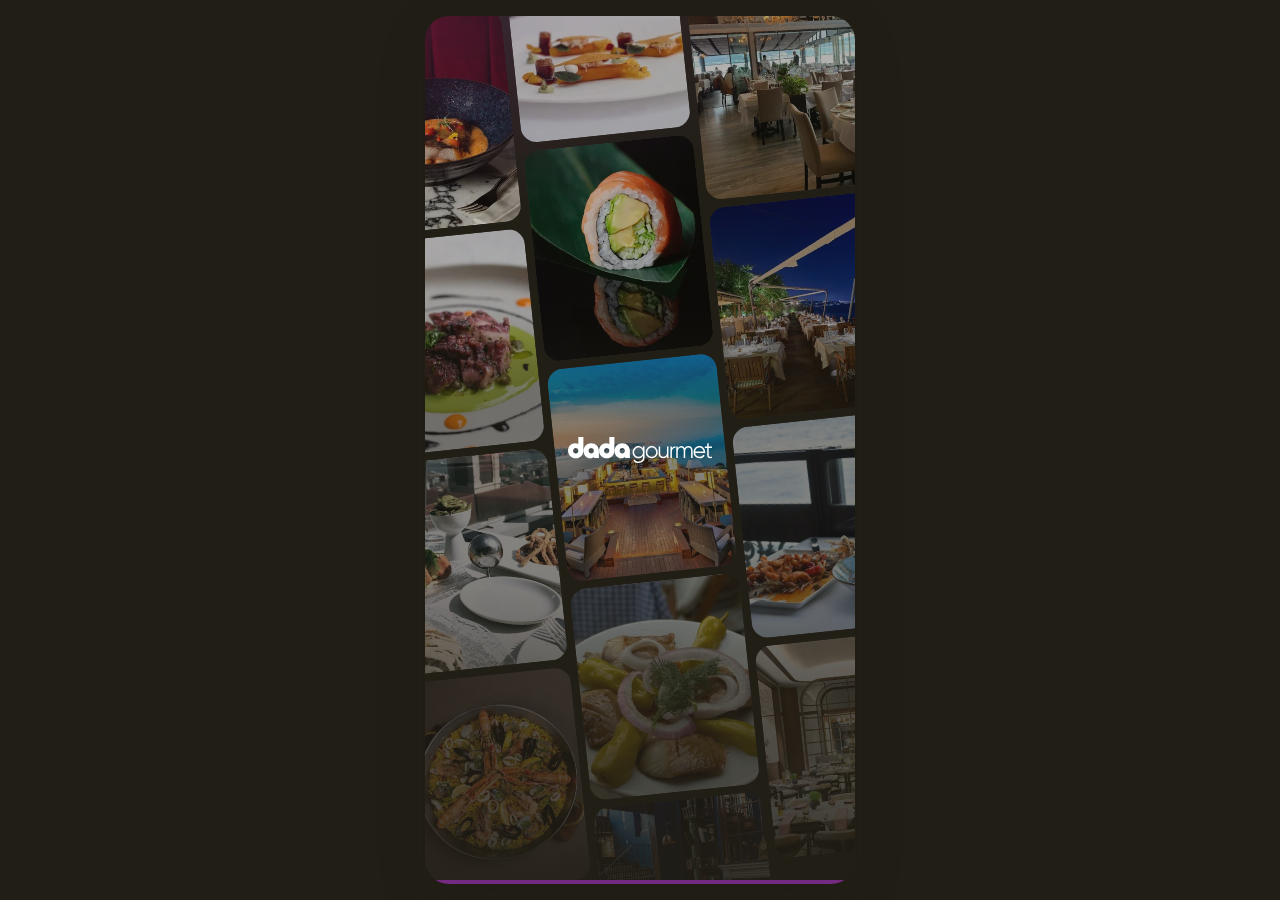
==== commit ab20832d: "Güncelleme (kaynak 5b6b587) Co-Authored-By: Claude Opus 5.5 <noreply@anthropic.com> Claude-Session: " ====
--- a/index.html
+++ b/index.html
@@ -45,6 +45,7 @@
 <body class="gm gm-uygulama">
 <script>/* Cihaz çerçevesi (karar sayfası iframe'i) içinde: iPhone 15/16 Pro durum çubuğu alanı (Dinamik Ada) için üst güvenli alan. */ try { if (window.self !== window.top) document.documentElement.style.setProperty('--gm-guvenli-ust', '50px'); } catch (e) { document.documentElement.style.setProperty('--gm-guvenli-ust', '50px'); }</script>
 <div class="gm-kok" id="gm-sahne"></div>
+<script>/* Açılış kolajı (Gastro body.ac-koyu-govde): #/ ve #/splash ilk boyamadan koyu zemin; kolajdan çıkınca kalkar. */ (function () { var R = /^(#\/?)?$|^#\/splash(\?|$)/, h = document.documentElement; if (!R.test(location.hash)) return; h.classList.add('gm-ac-koyu'); addEventListener('hashchange', function k() { if (!R.test(location.hash)) { h.classList.remove('gm-ac-koyu'); removeEventListener('hashchange', k); } }); })();</script>
 <script src="veri/mekanlar.js"></script>
 <script src="veri/rotalar.js"></script>
 <script src="veri/rota-geometri.js"></script>
--- a/kanon/gm-tokens.css
+++ b/kanon/gm-tokens.css
@@ -274,6 +274,7 @@
   --gm-sh-sm:0 1px 2px rgba(33,30,22,.04), 0 2px 6px rgba(33,30,22,.05);
   --gm-sh-md:0 6px 22px rgba(33,30,22,.09);
   --gm-sh-lg:0 18px 50px rgba(33,30,22,.16);
+  --gm-sh-pin:0 1px 2px rgba(33,30,22,.22), 0 3px 8px rgba(33,30,22,.16);
 
   /* overlay */
   --gm-overlay:#211E16;
@@ -453,6 +454,10 @@
   --gm-size-map-hsm:168px;
   --gm-size-map-hlg:360px;
   --gm-size-map-tail:8px;
+  --gm-size-map-pin-foto:40px;
+  --gm-size-map-pin-foto-lg:52px;
+  --gm-size-map-label-max:140px;
+  --gm-size-map-label-zoom:14px;
   --gm-size-venue-thumb:88px;
   --gm-size-venue-row:112px;
   --gm-size-venue-card-w:280px;
--- a/kanon/gm-kalip.css
+++ b/kanon/gm-kalip.css
@@ -155,3 +155,23 @@
 .gm-ekran-kucuk{position:relative;display:grid;place-items:center;flex:0 0 var(--gm-s-48);width:var(--gm-s-48);aspect-ratio:390/844;overflow:hidden;border:var(--gm-size-border) solid var(--gm-line);border-radius:var(--gm-r-chip-sm);background:var(--gm-bg);color:var(--gm-muted);font-size:var(--gm-size-icon-md)}
 .gm-ekran-kucuk>img{position:absolute;inset:0;width:100%;height:100%;object-fit:cover;object-position:top}
 .gm-ekran-kucuk>img[hidden]{display:none}
+/* Karşılama vitrini (Gastro .ac-k3 Vitrin): modül ikonu, kanıt satırı, ikon seçici (nokta göstergesi yerine), giriş satırı */
+.gm-ac-metin .gm-ac-bas{display:flex;align-items:center;gap:var(--gm-s-12)}
+.gm-ac-mikon{display:inline-grid;place-items:center;width:var(--gm-size-action-icon);height:var(--gm-size-action-icon);flex-shrink:0;border-radius:var(--gm-r-control);background:var(--gm-primary);color:var(--gm-paper)}
+.gm-ac-mikon .icon{font-size:var(--gm-size-icon-md)}
+.gm-ac-kanit{display:flex;align-items:center;gap:var(--gm-icon-text);min-width:0;font-family:var(--gm-font-bold);font-size:var(--gm-t-photo-meta-size);font-weight:var(--gm-t-photo-meta-weight);line-height:var(--gm-t-photo-meta-line);color:var(--gm-paper);text-shadow:var(--gm-photo-shadow)}
+.gm-ac-kanit .icon{font-size:var(--gm-size-icon-sm);flex-shrink:0}
+.gm-ac-kanit span{min-width:0;overflow:hidden;white-space:nowrap;text-overflow:ellipsis}
+.gm-ac-gir{animation:gm-ac-belir var(--gm-m-reveal) var(--gm-ease) both}
+.gm-ac-secici{display:grid;grid-template-columns:repeat(var(--n,4),minmax(0,1fr));gap:var(--gm-s-4)}
+.gm-ac-secici button{position:relative;display:grid;place-items:center;min-height:var(--gm-size-touch);padding:var(--gm-s-8) 0 0;border:0;border-radius:var(--gm-r-control);background:transparent;color:var(--gm-ink)}
+.gm-ac-secici button::before{content:'';position:absolute;top:0;left:50%;width:var(--gm-size-nav-indicator-w);height:var(--gm-size-nav-indicator-h);margin-left:calc(var(--gm-size-nav-indicator-w) / -2);border-radius:var(--gm-r-dot);background:var(--gm-primary);opacity:0;transition:opacity var(--gm-m-base) var(--gm-ease)}
+.gm-ac-secici .gm-ac-mikon{background:var(--gm-primary-tint);color:var(--gm-primary-deep);transition:background-color var(--gm-m-base) var(--gm-ease),color var(--gm-m-base) var(--gm-ease)}
+.gm-ac-secici button[aria-pressed=true]::before{opacity:1}
+.gm-ac-secici button[aria-pressed=true] .gm-ac-mikon{background:var(--gm-primary);color:var(--gm-paper)}
+.gm-ac-secici button:focus-visible{outline:calc(var(--gm-size-border) * 2) solid var(--gm-primary);outline-offset:var(--gm-size-border)}
+.gm-ac-giris{text-align:center;color:var(--gm-slate);font-size:var(--gm-t-meta-size);line-height:var(--gm-t-meta-line)}
+.gm-ac-giris a{display:inline-flex;align-items:center;min-height:var(--gm-size-touch);color:var(--gm-primary-deep);font-family:var(--gm-font-bold);font-weight:var(--gm-weight-bold);text-decoration:underline;text-underline-offset:var(--gm-s-4)}
+.gm-ac-kapak .gm-gkapak{touch-action:pan-y} /* yatay kaydırma modül değiştirir, dikey sayfada kalır */
+/* Açılış kolajı ilk boyama: Gastro body.ac-koyu-govde karşılığı (index.html satır içi betik #/ ve #/splash adresinde ekler). */
+html.gm-ac-koyu,html.gm-ac-koyu body,html.gm-ac-koyu .gm-kok,html.gm-ac-koyu .gm-ekran{background:var(--gm-overlay)}
--- a/kanon/gm-gourmet.css
+++ b/kanon/gm-gourmet.css
@@ -33,20 +33,30 @@
 .gm-sema.is-koyu .gm-sema-kenar{stroke:var(--gm-ink)}
 .gm-sema.is-koyu .gm-sema-rota{stroke:var(--gm-on-dark-accent)}
 
-/* ===================== Pin (GM.pin) — ikon kutusu ailesinden: yuvarlak dolu, kâğıt halka, sh-md ===================== */
-.gm-pin{--pin:var(--gm-mekan);--pin-tint:var(--gm-mekan-tint);position:relative;display:inline-grid;justify-items:center;gap:var(--gm-s-4);line-height:1;cursor:pointer}
-.gm-pin-kafa{display:inline-flex;align-items:center;justify-content:center;gap:var(--gm-s-4);min-width:var(--gm-size-map-pin);height:var(--gm-size-map-pin);padding:0;border-radius:var(--gm-r-round);background:var(--pin);color:var(--gm-paper);box-shadow:0 0 0 var(--gm-size-border2) var(--gm-paper),var(--gm-sh-md);font:var(--gm-t-photo-meta-weight) var(--gm-t-photo-meta-size)/1 var(--gm-font-bold);transition:transform var(--gm-m-fast) var(--gm-e-standard)}
-.gm-pin-kafa .icon{font-size:var(--gm-size-icon-sm)}
-.gm-pin.has-etiket .gm-pin-kafa{padding:0 var(--gm-s-12) 0 var(--gm-s-8)}
-.gm-pin-sira{font:inherit;color:inherit}
-.gm-pin.is-kucuk .gm-pin-kafa{min-width:var(--gm-size-map-pin-sm);height:var(--gm-size-map-pin-sm)}
-.gm-pin.is-kucuk .gm-pin-kafa .icon{font-size:var(--gm-size-icon-check)}
-.gm-pin.is-soluk .gm-pin-kafa{background:var(--gm-paper);color:var(--pin);box-shadow:0 0 0 var(--gm-size-border) var(--gm-line),var(--gm-sh-sm)}
-.gm-pin.is-secili .gm-pin-kafa{min-width:var(--gm-size-map-pin-lg);height:var(--gm-size-map-pin-lg);box-shadow:0 0 0 var(--gm-size-border2) var(--gm-paper),0 0 0 calc(var(--gm-size-border2) * 3) color-mix(in srgb,var(--pin) 28%,transparent),var(--gm-sh-md)}
-.gm-pin.is-secili .gm-pin-kafa .icon{font-size:var(--gm-size-icon-md)}
-.gm-pin.is-secili::after{content:"";position:absolute;top:calc(var(--gm-size-map-pin-lg) - 2px);width:0;height:0;border-left:var(--gm-size-map-tail) solid transparent;border-right:var(--gm-size-map-tail) solid transparent;border-top:var(--gm-size-map-tail) solid var(--pin)}
-.gm-pin-ad{max-width:160px;padding:var(--gm-s-4) var(--gm-s-8);border-radius:var(--gm-r-choice);background:var(--gm-paper);color:var(--gm-ink);box-shadow:var(--gm-sh-sm);font:var(--gm-t-meta-weight) var(--gm-t-meta-size)/var(--gm-t-meta-line) var(--gm-font-bold);white-space:nowrap;overflow:hidden;text-overflow:ellipsis;margin-top:var(--gm-s-4)}
+/* ===================== Harita işaretleri (GM.pin · GM.kume · GM.rotaSure) — kanon işaret dili docs/HARITA-ISARET.md =====================
+   Her işaret yuvarlak: dolu daire + ince kâğıt kenar (border2) + yumuşak sh-pin. Hap/balon yok. Kafa metin taşımaz (ikon, sıra no ya da foto).
+   Boy: mekân map-pin · katman map-pin-sm · foto map-pin-foto · seçili bir kademe büyür (yumuşak geçiş). Ad etiketi pinin altında, yalnız seçiliyken ya da .gm-harita.is-yakin. */
+.gm-pin{--pin:var(--gm-mekan);--pin-tint:var(--gm-mekan-tint);--pin-boy:var(--gm-size-map-pin);--pin-ikon:var(--gm-size-icon-sm);position:relative;display:inline-grid;place-items:center;line-height:1;cursor:pointer}
+.gm-pin-kafa{display:inline-flex;align-items:center;justify-content:center;width:var(--pin-boy);height:var(--pin-boy);padding:0;overflow:hidden;border-radius:var(--gm-r-round);background:var(--pin);color:var(--gm-paper);box-shadow:0 0 0 var(--gm-size-border2) var(--gm-paper),var(--gm-sh-pin);font:var(--gm-t-photo-meta-weight) var(--gm-t-photo-meta-size)/1 var(--gm-font-bold);transition:width var(--gm-m-fast) var(--gm-e-standard),height var(--gm-m-fast) var(--gm-e-standard),box-shadow var(--gm-m-fast) var(--gm-e-standard),transform var(--gm-m-fast) var(--gm-e-standard)}
+.gm-pin-kafa .icon{font-size:var(--pin-ikon)}
+.gm-pin-kafa img{width:100%;height:100%;object-fit:cover;border-radius:inherit}
+.gm-pin-sira{font:inherit;color:inherit;font-variant-numeric:tabular-nums}
+.gm-pin.is-katman,.gm-pin.is-kucuk{--pin-boy:var(--gm-size-map-pin-sm);--pin-ikon:var(--gm-size-icon-check)}
+.gm-pin.has-gorsel{--pin-boy:var(--gm-size-map-pin-foto)}
+.gm-pin.has-gorsel .gm-pin-kafa{background:var(--gm-paper)}
+.gm-pin.is-soluk .gm-pin-kafa{background:var(--gm-paper);color:var(--pin);box-shadow:0 0 0 var(--gm-size-border) var(--gm-line),var(--gm-sh-pin)}
+.gm-pin.is-secili{--pin-boy:var(--gm-size-map-pin-lg);--pin-ikon:var(--gm-size-icon-md)}
+.gm-pin.is-secili.has-gorsel{--pin-boy:var(--gm-size-map-pin-foto-lg)}
+.gm-pin.is-secili .gm-pin-kafa{box-shadow:0 0 0 var(--gm-size-border2) var(--gm-paper),0 0 0 calc(var(--gm-size-border2) * 3) color-mix(in srgb,var(--pin) 24%,transparent),var(--gm-sh-pin)}
+.gm-pin.is-secili.is-soluk .gm-pin-kafa{background:var(--pin);color:var(--gm-paper)}
+.gm-pin.is-secili .gm-pin-sira{font-size:var(--gm-t-stat-size)}
+/* Ad etiketi: pinin altında, kutu köşesi chip-sm (kapsül değil), tek satır; işaretin kutusuna katılmaz (pin konumu kaymaz). */
+.gm-pin-ad{position:absolute;top:calc(100% + var(--gm-s-4));left:50%;transform:translateX(-50%);display:none;max-width:var(--gm-size-map-label-max);padding:var(--gm-s-2) var(--gm-s-8);border-radius:var(--gm-r-chip-sm);background:var(--gm-paper);color:var(--gm-ink);box-shadow:0 0 0 var(--gm-size-border) var(--gm-line),var(--gm-sh-sm);font:var(--gm-t-meta-weight) var(--gm-t-meta-size)/var(--gm-t-meta-line) var(--gm-font-bold);white-space:nowrap;overflow:hidden;text-overflow:ellipsis;pointer-events:none}
+.gm-pin.is-secili .gm-pin-ad,.gm-harita.is-yakin .gm-pin-ad{display:block}
+.gm-pin-ad.is-cakisik{visibility:hidden}
+.gm-pin.is-secili .gm-pin-ad.is-cakisik{visibility:visible}
 .gm-pin:active .gm-pin-kafa{transform:scale(.94)}
+@media (prefers-reduced-motion:reduce){.gm-pin-kafa{transition:none}}
 .gm-pin.is-neYenir{--pin:var(--gm-ne-yenir);--pin-tint:var(--gm-ne-yenir-tint)}
 .gm-pin.is-neAlinir{--pin:var(--gm-ne-alinir);--pin-tint:var(--gm-ne-alinir-tint)}
 .gm-pin.is-yakit{--pin:var(--gm-yakit);--pin-tint:var(--gm-yakit-tint)}
@@ -57,10 +67,16 @@
 .gm-pin.is-cografi{--pin:var(--gm-cografi);--pin-tint:var(--gm-cografi-tint)}
 .gm-pin.is-baslangic,.gm-pin.is-varis{--pin:var(--gm-ink)}
 
-/* Küme: primary tint halka + dolu çekirdek; sayıya göre üç boy */
-.gm-kume{display:inline-flex;align-items:center;justify-content:center;width:var(--gm-size-map-cluster);height:var(--gm-size-map-cluster);border-radius:var(--gm-r-round);background:var(--gm-primary);color:var(--gm-paper);box-shadow:0 0 0 calc(var(--gm-size-border2) * 3) color-mix(in srgb,var(--gm-primary) 22%,transparent),var(--gm-sh-md);font:var(--gm-t-photo-meta-weight) var(--gm-t-photo-meta-size)/1 var(--gm-font-bold)}
+/* Küme: sayılı yuvarlak, her haritada aynı — dolu primary çekirdek + kâğıt kenar + primary tint hale; sayıya göre üç boy */
+.gm-kume{display:inline-flex;align-items:center;justify-content:center;width:var(--gm-size-map-cluster);height:var(--gm-size-map-cluster);border-radius:var(--gm-r-round);background:var(--gm-primary);color:var(--gm-paper);box-shadow:0 0 0 var(--gm-size-border2) var(--gm-paper),0 0 0 calc(var(--gm-size-border2) * 4) color-mix(in srgb,var(--gm-primary) 18%,transparent),var(--gm-sh-pin);font:var(--gm-t-photo-meta-weight) var(--gm-t-photo-meta-size)/1 var(--gm-font-bold);font-variant-numeric:tabular-nums;cursor:pointer}
 .gm-kume.is-md{width:var(--gm-size-map-cluster-md);height:var(--gm-size-map-cluster-md)}
 .gm-kume.is-lg{width:var(--gm-size-map-cluster-lg);height:var(--gm-size-map-cluster-lg);font-size:var(--gm-t-stat-size)}
+
+/* Rota süre etiketi (GM.rotaSure): rota başına en çok bir, çizginin orta noktasında küçük kart; köşe chip-sm, ince kenar, gölgesiz. Seçili rota dolu primary. */
+.gm-rota-sure{display:inline-flex;align-items:center;padding:var(--gm-s-2) var(--gm-s-8);border-radius:var(--gm-r-chip-sm);background:var(--gm-paper);color:var(--gm-ink);box-shadow:0 0 0 var(--gm-size-border) var(--gm-line);font:var(--gm-t-meta-weight) var(--gm-t-meta-size)/var(--gm-t-meta-line) var(--gm-font-bold);font-variant-numeric:tabular-nums;white-space:nowrap;cursor:pointer}
+.gm-rota-sure.is-alt{color:var(--gm-slate)}
+.gm-rota-sure.is-secili{background:var(--gm-primary);color:var(--gm-paper);box-shadow:0 0 0 var(--gm-size-border) var(--gm-primary)}
+.gm-harita-ml.is-rota-sure,.gm-harita-isaret.is-rota-sure{z-index:1}
 
 /* Konum: platform geleneği mavi nokta, nabız halesi, yön konisi */
 .gm-konum{position:relative;display:inline-block;width:var(--gm-size-map-dot);height:var(--gm-size-map-dot)}
@@ -112,10 +128,15 @@
    Satır türlerinde (foto yanda) etiket satırı · ad · tek meta. Tipografi rol başına tek: etiket card-category (büyük harf) · ad card (kalın; geniş kartta featured) · meta 13. */
 .gm-mk .gm-photo.is-yok,.gm-mk-satir .gm-photo.is-yok,.gm-dk .gm-photo.is-yok{display:grid;place-items:center;background:var(--gm-primary-tint);color:var(--gm-primary)}
 .gm-mk-ust{position:absolute;left:var(--gm-s-12);top:var(--gm-s-12);z-index:3;display:flex;gap:var(--gm-s-4);max-width:calc(100% - var(--gm-size-touch) - var(--gm-s-16))}
-.gm-mk-ust > *{min-width:0;overflow:hidden;text-overflow:ellipsis;white-space:nowrap}
+.gm-mk-ust > *{flex:none;white-space:nowrap}
 .gm-mk-ust > :is(.gm-acik,.gm-mk-rozet){height:var(--gm-size-badge);padding:0 var(--gm-s-8);border-radius:var(--gm-r-chip-sm);font:var(--gm-t-card-category-weight) var(--gm-t-card-category-size)/1 var(--gm-font-bold)}
 .gm-mk-ust > .gm-mk-rozet{display:block;line-height:var(--gm-size-badge)}
 .gm-mk-rozet.is-etiket{background:var(--gm-paper);color:var(--gm-primary)}
+/* Rozet asla "…" ile bitmez: kısa ad (GM.mekanEtiketKisa) + dar kartta (≤160) yazı bir kademe küçülür (label 11 → nav 10). */
+.gm-mk.is-kompakt .gm-card__media{container-type:inline-size}
+@container (max-width:160px){.gm-mk-rozet.is-etiket{font-size:var(--gm-t-nav-size)}}
+/* Çok dar kartta (≤140, 320 genişlik) rozet sol alta iner; kaydet kutusuyla çakışmaz. */
+@container (max-width:140px){.gm-mk.is-kompakt .gm-mk-ust{top:auto;bottom:var(--gm-s-12)}}
 .gm-mk-rozet{display:inline-flex;align-items:center;height:var(--gm-size-badge-sm);padding:0 var(--gm-s-8);border-radius:var(--gm-r-chip-sm);background:var(--gm-primary);color:var(--gm-paper);font:var(--gm-t-card-category-weight) var(--gm-t-card-category-size)/1 var(--gm-font-bold);letter-spacing:var(--gm-t-label-track);text-transform:uppercase}
 /* Kaydet kutusu (Gastro ızgara kartı): 44 dokunma alanının ortasında 32'lik yarı saydam koyu kutu, ince açık kenar; ikon gölgesiz. */
 .gm-save.gm-mk-kaydet::before{content:'';position:absolute;inset:var(--gm-save-inset);border-radius:var(--gm-r-chip-sm);background:color-mix(in srgb,var(--gm-overlay) 32%,transparent);box-shadow:inset 0 0 0 var(--gm-size-border) color-mix(in srgb,var(--gm-paper) 45%,transparent);-webkit-backdrop-filter:blur(var(--gm-s-8));backdrop-filter:blur(var(--gm-s-8))}
@@ -524,3 +545,67 @@
 .gm-tek-satir.is-sigar{-webkit-mask-image:none;mask-image:none}
 /* Alt sayfa en üste yapışınca: yarıçap 0, tam genişlik (Gastro detay). */
 .is-yapisik{border-radius:0!important;margin-inline:0!important;transition:border-radius .2s ease}
+
+/* Görev 12 (envanter E3): sonsuz kaydırmada "sonraki sayfa yüklenemedi" satır içi hâli (GM.sonsuz hata dalı). */
+.gm-sonsuz-hata{display:grid;gap:var(--gm-s-12);justify-items:center;padding:var(--gm-s-16) 0 var(--gm-s-24)}
+.gm-sonsuz-hata[hidden]{display:none}
+.gm-sonsuz-hata .gm-bilgi{justify-self:stretch}
+
+/* Görev 12 (ana-liste-detay isteği): pasif çip her grupta aynı görünür (dolu slot, tükenmiş seçenek). */
+.gm-chip:disabled{opacity:.45;text-decoration:line-through;cursor:not-allowed}
+
+/* Görev 12 (lezzet-ara isteği): kapaksız içerik kartı kategori tonunda (gm-hareket'in gri zemini yerine); ton kartın taşıdığı token değişkeniyle. */
+body.gm .gm-puf-foto.is-yok{background-color:var(--gm-puf-ton,var(--gm-primary-tint));color:var(--gm-puf-ton-fg,var(--gm-primary-dark));font-size:var(--gm-size-icon-xxl)}
+/* Kart başlığı en çok 2 satır (yığılma kuralı 3: kart altında ≤ 2 satır; meta yoksa başlık 2 satır kullanabilir). */
+.gm-ka-puf.is-iki-satir .gm-puf-metin b{display:-webkit-box;-webkit-box-orient:vertical;-webkit-line-clamp:2;white-space:normal;overflow:hidden}
+
+/* Görev 12 (mekan-bul notu): büyük kartta foto üstü metinde Açık/Kapalı koyu ton okunmuyordu → açık tonlar (kontrast koyu foto örtüsünde). */
+.gm-mk.is-buyuk .gm-card__text .gm-acik.is-acik{color:var(--gm-basari-line)}
+.gm-mk.is-buyuk .gm-card__text .gm-acik.is-kapali{color:var(--gm-tehlike-line)}
+
+/* Görev 12 (denetim sistemik, kural 5: başlık bloğu ≤ 3 satır): kapak/bant açıklaması TEK satır. Üst yazı + başlık + tek satır açıklama.
+   7 ekranda (Keşfet, Hazır rotalar, İşletme, başvuru, Giriş, Karşılama, Kilit) "2 satır açıklama" 4 satıra çıkarıyordu. Metin sığmazsa kısaltılır (ekran metni kısa yazılır). */
+.gm-foto-metin > p,.gm-banner-metin > p{max-width:100%;overflow:hidden;white-space:nowrap;text-overflow:ellipsis}
+
+/* Görev 12 (hesap isteği): satır metninde tek satır kırpma her satırda çalışsın (span inline kaldığı için kesilmiyordu). */
+.gm-satir-metin{min-width:0}
+.gm-satir-metin .gm-kirp-1{display:block;max-width:100%}
+
+/* Görev 13 (Beyar iPhone Safari): ana hero.
+   1) iOS WebKit katman kusuru: will-change:transform'lu fotoğraf kendi katmanına alınıp kendi katmanı olmayan kardeşlerin (perde, slayt başlığı)
+      ÜSTÜNE çiziliyor ve düşük çözünürlükte rasterleşiyordu → bulanık foto, koyu perde yerine "beyaz sis", mekân adı/konumu görünmüyor.
+      Sıra açık: foto 0, perde 1, bilgi 2; perde ve bilgi kendi katmanında; fotoğrafta kalıcı will-change yok (kaydırma efekti satır içi transform). */
+.gm-hero-slide{isolation:isolate}
+.gm-hero-foto{z-index:0;will-change:auto;-webkit-backface-visibility:hidden;backface-visibility:hidden}
+.gm-hero-perde{z-index:1;transform:translateZ(0)}
+.gm-hero-info{transform:translateZ(0)}
+/* 2) Yükseklik görünür alana göre: Safari'nin araç çubukları açıkken (küçük görünüm, svh) "Bugünün Rotası" başlığı alt menünün üstünde görünür.
+      Masaüstü önizlemede (844) hesap aynı kalır (0.72 × 844 = 608 < 844 − 144). */
+.gm-hero{height:calc(min(clamp(var(--gm-size-hero-min),calc(var(--gm-ekran-h) * .72),var(--gm-size-hero-max)),calc(min(100svh,var(--gm-ekran-h)) - var(--gm-s-48) * 3 - var(--gm-s-8))) - var(--gm-scene-collapse,0px))}
+/* Hero'dan sonraki ilk bölüm: üst boşluk yarıya (alt menünün beyaz geçişi başlığı örtmesin; telefonda "Bugünün Rotası" görünür). */
+.gm-hero + .gm-icerikler > section:first-child{padding-top:var(--gm-s-16)}
+
+/* Görev 14/14 (Beyar 16 Kas): Mekân Öner · İşletmeni Ekle — menü bloğu ve satırıyla aynı yapı, hafif vurgu (açık mor zemin, mor ikon kutusu, alt açıklama). */
+.gm-menu-blok.gm-menu-eylem{background:var(--gm-primary-tint)}
+.gm-menu-eylem .gm-menu-row{min-height:calc(var(--gm-s-48) + var(--gm-s-8))}
+.gm-menu-eylem .gm-menu-ic{width:var(--gm-s-32);height:var(--gm-s-32);border-radius:var(--gm-r-control);background:var(--gm-paper);color:var(--gm-primary)}
+.gm-menu-eylem .gm-menu-label{display:grid;gap:2px;font-family:var(--gm-font-bold);font-weight:var(--gm-weight-bold);color:var(--gm-ink)}
+.gm-menu-eylem .gm-menu-label small{font-family:var(--gm-font);font-weight:var(--gm-t-meta-weight);font-size:var(--gm-t-meta-size);line-height:var(--gm-t-meta-line);color:var(--gm-slate);overflow:hidden;text-overflow:ellipsis;white-space:nowrap}
+.gm-menu-eylem .gm-menu-chev{color:var(--gm-primary)}
+
+/* Beyar (16 Kas): uzun okuma metinleri (GM.makale → .gm-metin: etkinlik hakkında, lezzet yazısı, hakkımızda, yasal) iki yana yaslı.
+   11 Kas kararının 2. maddesi (başa yaslı) bu metinler için kaldırıldı; 1. madde (heceleme yok, gm-metin.css) geçerli → dar sütunda bazı satırlarda sözcük arası açılabilir.
+   Son satır başa yaslı. Kart ve kısa metinler başa yaslı kalır. */
+body .gm-metin p{text-align:justify!important;text-align-last:start!important}
+
+/* Beyar (16 Kas): etkinlik kartı ızgarada — küçük, büyük harfsiz kategori (.gm-card__category) + KALIN başlık (mekân kartı başlığının eşi). */
+.gm-liste-grid > .gm-ek{width:auto;min-width:0}
+.gm-ek .gm-card__title{font-family:var(--gm-font-bold);font-weight:var(--gm-weight-bold)}
+/* Izgarada tek satırlık başlık altında boş satır kalmasın (başlık en çok 2 satır, yüksekliği içeriğe göre). */
+.gm-liste-grid > .gm-ek .gm-card__title{height:auto;min-height:0}
+/* Beyar 16 Kas: ortak hero (GM.selamBas, görselli) çok kısaydı — fotoğraf daha çok görünsün; başlık alta yaslı. Mekân Bul, Route, Etkinlikler, Lezzetler, Rehberler, Profil, Pro, İşletme hepsi aynı boy. */
+.gm-selam.has-gorsel{min-height:clamp(260px,34svh,320px);align-content:end}
+/* Beyar 16 Kas: öne çıkan tek kayıt bloğu (Profil "Sıradaki rezervasyonun") — menüdeki vurgulu eylem bloğuyla (.gm-menu-eylem) aynı dil: açık mor zemin, yuvarlak yüzey, mor ok. */
+.gm-vurgu-blok{background:var(--gm-primary-tint);border-radius:var(--gm-r-surface);padding:var(--gm-s-4) var(--gm-s-16)}
+.gm-vurgu-blok .gm-satir,.gm-vurgu-blok .gm-satirlar{background:transparent;border:0}
+.gm-vurgu-blok .gm-satir-ok,.gm-vurgu-blok [class*=chev]{color:var(--gm-primary)}
--- a/kanon/gm-cihaz.css
+++ b/kanon/gm-cihaz.css
@@ -1796,3 +1796,41 @@
 .gm-wy.is-l:not(.is-durak) .gm-wy-siluet{height:auto;min-height:24cqi}
 .gm-wy.is-l:not(.is-durak) .gm-wy-sayilar{grid-template-columns:minmax(0,1fr);gap:1.2cqi}
 .gm-wy.is-l:not(.is-durak) .gm-wy-sayi{grid-template-columns:auto auto minmax(0,1fr);align-items:baseline;gap:1.6cqi;padding:1.6cqi 2.4cqi}
+
+/* ---------- Görev 10 (temizlik turu): seçili widget, Ada geniş boşluğu, sade ana ekran widget'ları, dolu kilit widget'ları ---------- */
+/* Ana ekranda seçili widget: ızgarada 1. satır 1. sütun, ince halka; öteki widget'lar ikincil */
+.gm-wy-izgara>.gm-wy.is-secili.is-s{grid-area:1 / 1 / span 2 / span 2}
+.gm-wy-izgara>.gm-wy.is-secili.is-m{grid-area:1 / 1 / span 2 / span 4}
+.gm-wy-izgara>.gm-wy.is-secili.is-l{grid-area:1 / 1 / span 4 / span 4}
+.gm-wy-izgara>.gm-wy.is-secili{outline:0.9cqi solid color-mix(in srgb,var(--gm-paper) 90%,transparent);outline-offset:1.1cqi}
+.gm-wy-izgara:has(>.gm-wy.is-secili)>.gm-wy:not(.is-secili){opacity:0.9}
+/* Dinamik Ada geniş: ana ekran içeriği Ada'nın altından başlar (çakışma yok) */
+.gm-tel.is-wy.is-ada-genis .gm-wy-ana{padding-top:var(--wy-ada-bosluk,27cqi)}
+/* Sıradaki Durak büyük: kahraman kalan alanı doldurur (şerit + Önce + tek eylem altında) */
+.gm-wy.is-durak.is-l .gm-wy-kahraman{flex:1 1 auto;height:auto;min-height:0}
+.gm-wy.is-durak.is-l .gm-wy-ic{gap:1.8cqi}
+.gm-wy.is-durak.is-m .gm-wy-sutun{justify-content:flex-start;gap:1cqi}
+.gm-wy.is-durak.is-m .gm-wy-dev.is-orta{margin-top:auto;font-size:7.6cqi}
+/* Yolculuk büyük: rota silueti tam genişlik */
+.gm-wy.is-yolculuk .gm-wy-siluet{flex:1 1 auto;height:auto;min-height:0}
+.gm-wy.is-yolculuk .gm-wy-siluet svg{display:block;width:100%;height:100%}
+/* Sofra büyük: kapak kalan alanı doldurur */
+.gm-wy.is-sofra.is-l .gm-wy-kapak{flex:1 1 auto;height:auto;min-height:0}
+/* Kilit ekranı widget'ları (iOS accessory): dikdörtgen üç satır dolu (ikonlu başlık, büyük değer, kısa etiket), daire değer + birim */
+.gm-tel.is-wy .gm-kw.is-dikdortgen{gap:0.5cqi;padding:0 2.2cqi}
+.gm-tel.is-wy .gm-kw.is-dikdortgen>b{gap:1cqi;font-size:3.1cqi;font-weight:600;color:color-mix(in srgb,currentColor 88%,transparent)}
+.gm-tel.is-wy .gm-kw.is-dikdortgen>span{font-size:4.7cqi;font-weight:700;letter-spacing:-0.01em}
+.gm-tel.is-wy .gm-kw.is-dikdortgen>small{font-size:3.05cqi}
+.gm-tel.is-wy .gm-kw .gm-chalka-orta{gap:0.2cqi}
+.gm-tel.is-wy .gm-kw .gm-chalka-orta .icon{font-size:2.6cqi}
+.gm-tel.is-wy .gm-kw .gm-chalka-orta b{font-size:4.2cqi;letter-spacing:-0.02em}
+.gm-tel.is-wy .gm-kw .gm-chalka-orta small{font-size:2.3cqi;font-weight:600;color:color-mix(in srgb,currentColor 85%,transparent)}
+.gm-tel.is-wy .gm-wy-kilit-aks{gap:2cqi}
+.gm-tel.is-wy .gm-kw.is-dikdortgen>b{min-width:0;white-space:nowrap}
+.gm-tel.is-wy .gm-kw.is-dikdortgen>b>span{min-width:0;overflow:hidden;text-overflow:ellipsis}
+/* Dinamik Ada kısa hali: baş ve son içerik kamera alanının (≈126 pt) iki yanında; karar sayfası çerçevesinin sabit adası içeriği örtmez. Kısa Ada açıkken saat kulakta, sağda yalnız pil (iOS da yer açar). */
+.gm-tel.is-wy .gm-ada2.is-kompakt{width:auto;gap:1.2cqi;padding:0 2cqi 0 1cqi}
+.gm-tel.is-wy .gm-ada2.is-kompakt>i{flex:none;width:40cqi}
+.gm-tel.is-wy .gm-ada2.is-kompakt b{flex:none;font-size:3.3cqi;white-space:nowrap}
+.gm-tel.is-wy:has(.gm-ada2.is-kompakt) .gm-wy-sistem>:not(.gm-wy-pil){display:none}
+.gm-tel.is-wy.is-ios:has(.gm-ada2.is-kompakt) .gm-wy-durum{padding-inline:3.6cqi 4.6cqi}
--- a/kanon/gm-route.css
+++ b/kanon/gm-route.css
@@ -1,6 +1,6 @@
 /* Dada Route kanonu: planlama satırı, rota seçenekleri, webden rota, Co-Pilot. Token'lar gm-tokens.css; aile türemesi gm-route.js başında. */
 .gm-dd{list-style:none;margin:0;padding:0;display:grid}
-.gm-dd-satir,.gm-dd-ekle{display:grid;grid-template-columns:var(--gm-size-stop-node) minmax(0,1fr) auto;column-gap:var(--gm-s-12);align-items:center;min-height:calc(var(--gm-size-control-lg) + var(--gm-s-12))}
+.gm-dd-satir,.gm-dd-ekle{display:grid;grid-template-columns:var(--gm-size-stop-node) minmax(0,1fr) calc(var(--gm-size-touch) * 2);column-gap:var(--gm-s-12);align-items:center;min-height:calc(var(--gm-size-control-lg) + var(--gm-s-12))}
 .gm-dd-ray{position:relative;align-self:stretch;display:grid;place-items:center}
 .gm-dd-ray::before{content:"";position:absolute;top:0;bottom:0;left:50%;width:var(--gm-size-route-rail);margin-left:calc(var(--gm-size-route-rail) / -2);background:repeating-linear-gradient(180deg,var(--gm-primary-line) 0 4px,transparent 4px 8px)}
 .gm-dd-satir.is-bas .gm-dd-ray::before{top:50%}
@@ -14,9 +14,11 @@
 .gm-dd-alan b{font:var(--gm-t-subheading-weight) var(--gm-t-subheading-size)/1.25 var(--gm-font-bold);white-space:nowrap;overflow:hidden;text-overflow:ellipsis}
 .gm-dd-alan b.is-yer{font-family:var(--gm-font);color:var(--gm-muted)}
 .gm-dd-alan span{font:var(--gm-t-meta-weight) var(--gm-t-meta-size)/1.2 var(--gm-font);color:var(--gm-slate)}
-.gm-dd-eylem{display:flex}
+.gm-dd-eylem{display:flex;justify-content:flex-end}
 .gm-dd-ekle{grid-template-columns:var(--gm-size-stop-node) minmax(0,1fr);min-height:var(--gm-size-control-lg)}
 .gm-dd-ekle .gm-btn{justify-self:start}
+/* Görev 14 denetim 12: Nereden / ara durak / Nereye kutuları yapışmasın; ray satır dolgusunu da kapsar, çizgi kesilmez. */
+.gm-dd-satir{padding-block:var(--gm-s-4)}
 .gm-rs-secler{display:grid;gap:var(--gm-s-12)}
 .gm-rs-sec{display:grid;grid-template-columns:var(--gm-size-venue-thumb) minmax(0,1fr) auto;gap:var(--gm-s-12);align-items:center;width:100%;padding:var(--gm-s-12);border:var(--gm-size-border) solid var(--gm-line);border-radius:var(--gm-r-surface);background:var(--gm-paper);text-align:left;font:inherit;color:var(--gm-ink);cursor:pointer}
 .gm-rs-sec[aria-pressed=true]{border-color:var(--gm-primary);box-shadow:0 0 0 var(--gm-size-border) var(--gm-primary);background:linear-gradient(90deg,var(--gm-primary-tint),var(--gm-paper) 60%)}
@@ -39,11 +41,13 @@
 .gm-webden .gm-satir-metin > span{font:var(--gm-t-meta-weight) var(--gm-t-meta-size)/1.2 var(--gm-font);color:var(--gm-slate)}
 .gm-webden-ac{display:inline-flex;align-items:center;gap:var(--gm-s-4);font:var(--gm-t-button-weight) var(--gm-t-button-size)/1 var(--gm-font-bold);color:var(--gm-bilgi-fg)}
 /* Co-Pilot (koyu yüzey; ink zemin, kâğıt yazı, on-dark-accent vurgu) */
-.gm-cp{position:relative;min-height:100%;background:var(--gm-ink);color:var(--gm-paper)}
-.gm-cp-harita{position:relative;height:var(--gm-size-map-h)}
-.gm-cp-harita > .gm-harita{position:absolute;inset:0;height:auto;border-radius:0}
-.gm-cp-harita::after{content:"";position:absolute;left:0;right:0;bottom:0;height:var(--gm-s-64);background:linear-gradient(180deg,transparent,var(--gm-ink));pointer-events:none;z-index:6}
-.gm-cp-govde{position:relative;z-index:7;display:grid;gap:var(--gm-s-16);padding:0 var(--gm-s-16) var(--gm-s-24);margin-top:calc(-1 * var(--gm-s-32))}
+/* Co-Pilot ekranı doldurur: harita kalan yüksekliği alır, durak gövdesi altta kâğıt kenarlı koyu yüzey; geçiş bandı yok (denetim 17). */
+.gm-cp{position:relative;display:flex;flex-direction:column;min-height:var(--gm-ekran-h);background:var(--gm-ink);color:var(--gm-paper)}
+.gm-cp-harita{position:relative;flex:1 1 auto;min-height:var(--gm-size-map-h)}
+.gm-cp-harita > .gm-harita{position:absolute;inset:0;height:auto;border-radius:0;background:var(--gm-ink)}
+/* Haritanın alt kenarı gövdeye koyu yumuşak geçişle bağlanır (açık zemin bandı yok). */
+.gm-cp-harita::after{content:"";position:absolute;left:0;right:0;bottom:0;height:calc(var(--gm-ust-h) + var(--gm-s-48) + var(--gm-s-48));background:linear-gradient(180deg,transparent,var(--gm-ink) 50%);pointer-events:none;z-index:6}
+.gm-cp-govde{position:relative;z-index:7;flex:none;display:grid;gap:var(--gm-s-16);padding:var(--gm-s-16) var(--gm-s-16) var(--gm-s-24);margin-top:calc(-1 * var(--gm-s-24));border-radius:var(--gm-r-sheet) var(--gm-r-sheet) 0 0;background:var(--gm-ink)}
 .gm-cp-sirada{display:grid;gap:var(--gm-s-12);padding:var(--gm-s-16);border-radius:var(--gm-r-surface);background:color-mix(in srgb,var(--gm-paper) 8%,var(--gm-ink));border:var(--gm-size-border) solid color-mix(in srgb,var(--gm-paper) 12%,transparent)}
 .gm-cp-etiket{font:var(--gm-t-label-weight) var(--gm-t-label-size)/1 var(--gm-font);letter-spacing:var(--gm-t-label-track);text-transform:uppercase;color:var(--gm-on-dark-accent)}
 .gm-cp-sirada-ust{display:grid;grid-template-columns:auto minmax(0,1fr);gap:var(--gm-s-12);align-items:center}
@@ -150,8 +154,12 @@
 .gm-pk-metin{display:grid;gap:var(--gm-s-8);min-width:0}
 .gm-pk-ad{font:var(--gm-t-card-weight) var(--gm-t-card-size)/1.25 var(--gm-font-bold);color:var(--gm-ink);text-decoration:none}
 .gm-pk-meta{font:var(--gm-t-meta-weight) var(--gm-t-meta-size)/1.2 var(--gm-font);color:var(--gm-slate);font-variant-numeric:tabular-nums}
-.gm-pk-icerik{display:flex;flex-wrap:wrap;gap:var(--gm-s-4) var(--gm-s-12);margin:0;padding:0;list-style:none}
-.gm-pk-icerik li{display:inline-flex;align-items:center;gap:var(--gm-s-4);font:var(--gm-t-meta-weight) var(--gm-t-meta-size)/1.2 var(--gm-font);color:var(--gm-slate)}
+.gm-pk-meta-satir{display:flex;align-items:center;gap:var(--gm-s-8);min-width:0;white-space:nowrap}
+.gm-pk-meta-satir .gm-durum-rozet,.gm-pk-meta-satir > :last-child{flex:none}
+.gm-pk-eylem{display:grid;gap:var(--gm-s-4)}
+.gm-pk-icerik{display:flex;flex-wrap:nowrap;gap:var(--gm-s-12);margin:0;padding:0;list-style:none;overflow-x:auto;scrollbar-width:none;white-space:nowrap;-webkit-mask-image:linear-gradient(90deg,#000 calc(100% - var(--gm-s-16)),transparent);mask-image:linear-gradient(90deg,#000 calc(100% - var(--gm-s-16)),transparent)}
+.gm-pk-icerik::-webkit-scrollbar{display:none}
+.gm-pk-icerik li{flex:none;display:inline-flex;align-items:center;gap:var(--gm-s-4);font:var(--gm-t-meta-weight) var(--gm-t-meta-size)/1.2 var(--gm-font);color:var(--gm-slate)}
 .gm-pk-icerik .icon{font-size:var(--gm-size-icon-check);color:var(--gm-primary)}
 .gm-pk-alt{display:flex;flex-wrap:wrap;align-items:center;gap:var(--gm-s-8)}
 .gm-pk-iniyor{display:grid;gap:var(--gm-s-4)}
@@ -254,3 +262,40 @@
 .gm-ae .gm-harita-durum{display:none}
 /* Rehber manşeti iç içerikte (GM.gruplar içinde): kendi dolgusu olmadan, gm-ic hizasında. */
 .gm-kl-manset.is-ic{padding:0}
+
+/* ===== Yol takibi (Görev 14/19): açık tema, büyük harita, üstte sıradaki durak kartı, altta çekmece ===== */
+.gm-yt .gm-kl-hekran-ust{gap:var(--gm-s-8)}
+.gm-yt-bar{display:grid;grid-template-columns:auto minmax(0,1fr) auto;align-items:center;gap:var(--gm-s-8)}
+.gm-yt-bar .gm-ibtn{background:var(--gm-paper);box-shadow:var(--gm-sh-md)}
+.gm-yt-bar-metin{display:grid;justify-items:center;min-width:0;padding:var(--gm-s-4) var(--gm-s-12);border-radius:var(--gm-r-switch);background:var(--gm-paper);box-shadow:var(--gm-sh-md);justify-self:center;max-width:100%}
+.gm-yt-bar-metin b{font:var(--gm-t-photo-meta-weight) var(--gm-t-meta-size)/1.2 var(--gm-font-bold);color:var(--gm-ink)}
+.gm-yt-bar-metin small{font:var(--gm-t-nav-weight) var(--gm-t-nav-size)/1.2 var(--gm-font);color:var(--gm-slate)}
+.gm-yt-sira{display:grid;gap:var(--gm-s-8);padding:var(--gm-s-12) var(--gm-s-16);border-radius:var(--gm-r-surface);background:var(--gm-paper);box-shadow:var(--gm-sh-md)}
+.gm-yt-sira [data-yt-uyari]:empty{display:none}
+/* Yaklaşım (≤ 3 km): ayrı kart değil, sıradaki durak kartının üst bandı; tek satır, durak adı kartta bir kez. */
+.gm-yt-sira:has([data-yt-uyari] > *){padding-top:0;overflow:hidden}
+.gm-yt-sira [data-yt-uyari]{margin:0 calc(-1 * var(--gm-s-16))}
+.gm-yt-sira .gm-yaklas{margin:0;padding:var(--gm-s-8) var(--gm-s-16);border-radius:0;gap:var(--gm-s-8);align-items:center}
+.gm-yt-sira .gm-yaklas .gm-yaklas-ikon{width:var(--gm-size-badge);height:var(--gm-size-badge);font-size:var(--gm-size-icon-check)}
+.gm-yt-sira .gm-yaklas .gm-satir-metin{display:flex;align-items:baseline;gap:var(--gm-s-4);min-width:0;white-space:nowrap;overflow:hidden}
+.gm-yt-sira .gm-yaklas .gm-satir-metin > *{overflow:hidden;text-overflow:ellipsis}
+.gm-yt-sira .gm-yaklas b{font-size:var(--gm-t-meta-size)}
+.gm-yt-sira .gm-yaklas span{font-size:var(--gm-t-meta-size)}
+.gm-yt-sira-ust{display:grid;grid-template-columns:auto minmax(0,1fr) auto;align-items:center;gap:var(--gm-s-12)}
+.gm-yt-sira-mesafe{display:grid;justify-items:center;min-width:var(--gm-size-box-xl);padding-right:var(--gm-s-12);border-right:var(--gm-size-border) solid var(--gm-line)}
+.gm-yt-sira-mesafe b{font:var(--gm-t-numeral-md-weight) var(--gm-t-numeral-md-size)/1 var(--gm-font-bold);letter-spacing:var(--gm-t-numeral-md-track);color:var(--gm-primary);white-space:nowrap}
+.gm-yt-sira-mesafe small{margin-top:var(--gm-s-2);font:var(--gm-t-meta-weight) var(--gm-t-meta-size)/1.2 var(--gm-font);color:var(--gm-slate);white-space:nowrap}
+.gm-yt-sira-metin{display:grid;gap:var(--gm-s-2);min-width:0}
+.gm-yt-sira-metin .gm-t-label{color:var(--gm-primary)}
+.gm-yt-sira-metin > b{font:var(--gm-t-card-weight) var(--gm-t-card-size)/1.25 var(--gm-font-bold);color:var(--gm-ink)}
+.gm-yt-foto,.gm-yt-ikon{position:relative;display:grid;place-items:center;width:var(--gm-size-box-lg);height:var(--gm-size-box-lg);border-radius:var(--gm-r-control);overflow:hidden;background:var(--gm-bg);color:var(--gm-slate)}
+.gm-yt-sira.is-varis .gm-yt-ikon{background:var(--gm-ink);color:var(--gm-paper)}
+.gm-yt-eylem{display:grid;grid-template-columns:auto minmax(0,1fr) auto;gap:var(--gm-s-8)}
+.gm-yt-eylem:has(> :nth-child(2):last-child){grid-template-columns:minmax(0,1fr) auto}
+.gm-yt-eylem .gm-btn{min-width:0;padding-inline:var(--gm-s-8);white-space:nowrap}
+.gm-yt .gm-kl-cekmece-bas .gm-uclu{flex:1}
+.gm-yt .gm-kr-za-oge.is-simdi .gm-kr-za-baslik{color:var(--gm-primary)}
+/* Yol takibi çekmecesi: başta metrik + eylem satırı her zaman görünür (kapalı yükseklik büyür), çizelge çekince açılır. */
+.gm-kl-hekran.gm-yt{--gm-kl-kapali-h:calc(var(--gm-s-24) + var(--gm-size-touch) * 3 + var(--gm-s-32) + env(safe-area-inset-bottom,0px))}
+.gm-yt .gm-kl-cekmece-bas{display:grid;grid-template-columns:minmax(0,1fr);justify-content:stretch;align-items:stretch}
+.gm-yt .gm-kl-cekmece-bas > *{width:100%;min-width:0}
--- a/kanon/gm-k-liste.css
+++ b/kanon/gm-k-liste.css
@@ -339,3 +339,41 @@
 .gm-liste-status__on .gm-kl-konum-yol{min-width:0;overflow:hidden;text-overflow:ellipsis;white-space:nowrap}
 .gm-kl-manset-ozet.gm-tek-satir{flex-wrap:nowrap;gap:0}
 .gm-kl-manset-ozet.gm-tek-satir > *{flex:none}
+
+/* ---------- Mekân Bul (ekranlar/mekan-bul.js; GM.sihirbazBas / sihirbazAyak / eslesmeKart / eslesmeBas) ---------- */
+.gm-kl-mb{display:grid;gap:var(--gm-s-24);padding:var(--gm-s-16) var(--gm-gutter) 0}
+.gm-kl-mb-bas{display:grid;gap:var(--gm-s-8)}
+.gm-kl-mb-bas p{margin:0}
+.gm-kl-mb-bas .gm-metin-blok,.gm-kl-mb-bas>:last-child{margin-top:var(--gm-s-8)}
+.gm-kl-mb-bolum{display:grid;gap:var(--gm-s-12);min-width:0}
+.gm-kl-mb-altbas{display:flex;align-items:center;justify-content:space-between;gap:var(--gm-s-12);min-width:0}
+.gm-kl-mb-altbas h2{margin:0}
+.gm-kl-mb [hidden]{display:none!important}
+/* Ayak: dock'un hemen üstüne yapışır (sekme ekranı; .gm-icerik alt boşluğu dock yüksekliği kadar). */
+.gm-kl-mb-ayak{position:sticky;bottom:calc(var(--gm-size-nav-bar) + var(--gm-s-40) + env(safe-area-inset-bottom,0px));z-index:3;display:flex;gap:var(--gm-s-12);margin:0 calc(-1 * var(--gm-gutter));padding:var(--gm-s-12) var(--gm-gutter);background:var(--gm-paper);box-shadow:0 calc(-1 * var(--gm-size-border)) 0 var(--gm-line)}
+.gm-kl-mb-ayak>.gm-btn{flex:1;min-width:0}
+.gm-kl-mb-ayak>.gm-btn:only-child{flex:1}
+.gm-kl-mb-gecis>*{animation:gm-rz-gir var(--gm-m-page) var(--gm-e-emphasized-decel) both}
+.gm-kl-mb-gecis>:nth-child(2){animation-delay:var(--gm-m-stagger)}
+.gm-kl-mb-gecis>:nth-child(n+3){animation-delay:calc(var(--gm-m-stagger) * 2)}
+@media (prefers-reduced-motion:reduce){.gm-kl-mb-gecis>*{animation:none!important}}
+/* Sonuç: seçim özeti tek satır + Düzenle aynı satırda (yığılma kuralı 1-2). */
+.gm-kl-mb-ozet{display:flex;align-items:center;gap:var(--gm-s-8);min-width:0}
+.gm-kl-mb-ozet>.gm-etiket-bulut{flex:1;min-width:0;margin:0;padding:0}
+.gm-kl-mb-ozet>.gm-btn{flex:none}
+.gm-kl-mb-hesap{margin:0;color:var(--gm-slate);font-size:var(--gm-t-meta-size);line-height:var(--gm-t-meta-line)}
+/* Eşleşme ızgarası: grup başlığı tam satır; oran rozeti düğme. */
+.gm-kl-esles-bas{grid-column:1/-1;display:grid;gap:var(--gm-s-4);padding-top:var(--gm-s-8)}
+.gm-kl-esles-bas+.gm-kl-esles,.gm-kl-esles-bas:first-child{margin-top:0}
+.gm-kl-esles-bas h2{display:flex;align-items:baseline;gap:var(--gm-s-8);margin:0}
+.gm-kl-esles-bas h2 .icon{color:var(--gm-primary)}
+.gm-kl-esles-bas h2 small{color:var(--gm-slate);font:var(--gm-t-meta-weight) var(--gm-t-meta-size)/var(--gm-t-meta-line) var(--gm-font)}
+.gm-kl-esles-bas p{margin:0;color:var(--gm-slate);font-size:var(--gm-t-meta-size);line-height:var(--gm-t-meta-line)}
+.gm-kl-esles .gm-mk-ust>.gm-kl-oran{display:inline-flex;align-items:center;gap:var(--gm-s-4);border:0;cursor:pointer;line-height:1}
+.gm-kl-esles .gm-kl-oran .icon{font-size:var(--gm-t-card-category-size)}
+/* Neden sheet'i: tutan / eksik kriter satırları */
+.gm-kl-neden{display:grid;gap:var(--gm-s-8);margin:0;padding:0;list-style:none}
+.gm-kl-neden li{display:flex;align-items:flex-start;gap:var(--gm-s-12);font-size:var(--gm-t-body-size);line-height:var(--gm-t-body-line)}
+.gm-kl-neden li .icon{flex:none;margin-top:var(--gm-s-4);color:var(--gm-basari-fg)}
+.gm-kl-neden li.is-eksik{color:var(--gm-slate)}
+.gm-kl-neden li.is-eksik .icon{color:var(--gm-hata-fg)}
--- a/kanon/gm-k-detay.css
+++ b/kanon/gm-k-detay.css
@@ -13,14 +13,15 @@
 
 /* Mekân kimlik bloğu (GM.metinBlok ailesi; Michelin başlık hiyerarşisi) */
 .gm-mkim{display:grid;gap:var(--gm-s-8);min-width:0}
-.gm-mkim-rozet{display:flex;flex-wrap:wrap;gap:var(--gm-s-8);margin-bottom:var(--gm-s-4)}
+.gm-mkim-rozet{gap:var(--gm-s-8);margin-bottom:var(--gm-s-4)}
 .gm-mkim h1{margin:0;text-wrap:balance}
-.gm-mkim-kunye,.gm-mkim-durum{display:flex;flex-wrap:wrap;align-items:center;gap:var(--gm-s-4) var(--gm-s-8);margin:0;color:var(--gm-slate);font-size:var(--gm-t-meta-size);line-height:var(--gm-t-meta-line)}
-.gm-mkim-kunye{color:var(--gm-ink);font-family:var(--gm-font-bold);font-weight:var(--gm-weight-bold)}
-.gm-mkim-durum small{font-size:var(--gm-t-meta-size);color:var(--gm-slate)}
+/* Tek meta satırı (GM.mekanMeta; yığılma kuralı 1): semt · kategori · ₺ · durum · mutfak · göz, kırılmaz, sığmazsa .gm-tek-satir kaydırır */
+.gm-mkim-meta{margin:0;color:var(--gm-slate);font-size:var(--gm-t-meta-size);line-height:var(--gm-t-meta-line)}
+.gm-mkim-meta b{color:var(--gm-ink);font-family:var(--gm-font-bold);font-weight:var(--gm-weight-bold)}
+.gm-mkim-yer{display:inline-flex;align-items:center;gap:var(--gm-s-4)}
+.gm-mkim-yer .icon{font-size:var(--gm-size-icon-sm);color:var(--gm-primary-dark)}
+.gm-mkim-meta .gm-fiyat{white-space:nowrap}
 .gm-mkim.is-kompakt{gap:var(--gm-s-4)}
-.gm-mkim.is-kompakt .gm-mkim-kunye{font-family:var(--gm-font);font-weight:var(--gm-weight-body);color:var(--gm-slate)}
-.gm-mkim.is-kompakt .gm-mkim-durum{margin-top:var(--gm-s-4)}
 .gm-mkim-goz{display:inline-flex;align-items:center;gap:var(--gm-s-4)}
 .gm-mkim-goz .icon{font-size:var(--gm-size-icon-sm);color:var(--gm-muted)}
 
@@ -35,8 +36,11 @@
 .gm-saat-bugun{display:inline-flex;align-items:center;height:var(--gm-s-20);padding:0 var(--gm-s-8);border-radius:var(--gm-r-badge-sm);background:var(--gm-primary-tint);color:var(--gm-primary-deep);font-family:var(--gm-font-bold);font-size:var(--gm-t-label-size)}
 
 /* Bilgi tazeliği (durum rozeti + meta) */
-.gm-tazelik{display:flex;flex-wrap:wrap;align-items:center;gap:var(--gm-s-8) var(--gm-s-12);margin:0}
-.gm-tazelik small{color:var(--gm-muted);font-size:var(--gm-t-meta-size)}
+.gm-tazelik{display:flex;align-items:center;justify-content:space-between;gap:var(--gm-s-12);min-width:0;margin:0}
+.gm-tazelik-sol{flex:1 1 auto;margin:0}
+.gm-tazelik small{color:var(--gm-muted);font-size:var(--gm-t-meta-size);line-height:var(--gm-t-meta-line)}
+/* metin düğmesi sağ kenara hizalanır (sol blok <div>: ortak "p + .gm-btn" üst boşluğu devreye girmez) */
+.gm-tazelik>.gm-tazelik-hata{flex:none;margin:0 calc(-1 * var(--gm-s-16)) 0 0}
 
 /* Editör kutusu (GM.ipucu ailesi; Resy "Neden seviyoruz") */
 .gm-editor{position:relative;display:grid;gap:var(--gm-s-12);padding:var(--gm-s-20) var(--gm-s-20) var(--gm-s-24);border-radius:var(--gm-r-surface);background:var(--gm-primary-tint);color:var(--gm-ink);overflow:hidden}
@@ -164,10 +168,11 @@
 .gm-hs-ust .gm-ibtn,.gm-hs-ust .gm-chip{pointer-events:auto;background:var(--gm-paper);color:var(--gm-ink);box-shadow:var(--gm-sh-md)}
 .gm-hs-ust .gm-ibtn{width:var(--gm-size-touch);height:var(--gm-size-touch);border-radius:var(--gm-r-round)}
 .gm-hs-ust .gm-ibtn .icon{font-size:var(--gm-size-icon-md)}
-.gm-hs{position:absolute;left:0;right:0;bottom:0;z-index:6;display:flex;flex-direction:column;height:calc(var(--gm-ekran-h) - var(--gm-guvenli-ust,env(safe-area-inset-top,0px)) - var(--gm-s-8));border-radius:var(--gm-r-sheet) var(--gm-r-sheet) 0 0;background:var(--gm-paper);box-shadow:var(--gm-sh-lg);touch-action:none;will-change:transform;transform:translate3d(0,100%,0)}
+.gm-hs{position:absolute;left:0;right:0;bottom:0;z-index:6;display:flex;flex-direction:column;height:var(--gm-ekran-h);border-radius:calc(var(--gm-r-sheet) * (1 - var(--gm-hs-oran))) calc(var(--gm-r-sheet) * (1 - var(--gm-hs-oran))) 0 0;background:var(--gm-paper);box-shadow:var(--gm-sh-lg);touch-action:none;will-change:transform;transform:translate3d(0,100%,0)}
 .gm-hs.is-tam{touch-action:pan-y}
 .gm-hs.is-surukle{cursor:grabbing}
-.gm-hs-tut{display:grid;place-items:center;flex:none;height:var(--gm-s-24)}
+/* Tam durakta sheet ekranın tepesine yapışır (yığılma kuralı 4): yarıçap --gm-hs-oran ile 24 → 0, tutamak güvenli alanın altına iner */
+.gm-hs-tut{display:grid;place-items:end center;flex:none;height:calc(var(--gm-s-24) + var(--gm-guvenli-ust,env(safe-area-inset-top,0px)) * var(--gm-hs-oran))}
 .gm-hs-tutamak{display:grid;place-items:center;width:calc(var(--gm-s-48) + var(--gm-s-16));height:var(--gm-s-24);padding:0;border:0;background:none;cursor:grab;touch-action:none}
 .gm-hs-tutamak>span{width:var(--gm-s-40);height:var(--gm-s-4);border-radius:var(--gm-r-control);background:var(--gm-line)}
 .gm-hs-kaydir{flex:1;min-height:0;overflow:hidden;overscroll-behavior:contain}
@@ -187,7 +192,7 @@
 .gm-hs-baglam>.icon{flex:none;font-size:var(--gm-size-icon-lg)}
 .gm-hs-baglam>span{display:grid;gap:var(--gm-s-2);min-width:0}
 .gm-hs-baglam b{font-family:var(--gm-font-bold);font-weight:var(--gm-weight-bold);font-size:var(--gm-t-meta-size);line-height:var(--gm-t-meta-line)}
-.gm-hs-baglam small{display:flex;flex-wrap:wrap;align-items:center;gap:var(--gm-s-4) var(--gm-s-8);color:var(--gm-primary-deep);font-size:var(--gm-t-meta-size);line-height:var(--gm-t-meta-line)}
+.gm-hs-baglam small{display:flex;align-items:center;gap:var(--gm-s-4) var(--gm-s-8);color:var(--gm-primary-deep);font-size:var(--gm-t-meta-size);line-height:var(--gm-t-meta-line)}
 .gm-hs-baglam .gm-sapma{color:inherit}
 .gm-hs-cipler{margin:0 calc(-1 * var(--gm-gutter));padding:0 var(--gm-gutter)}
 .gm-hs-cipler .gm-chip{flex:none;min-height:var(--gm-size-chip-sm);border-radius:var(--gm-r-control);font-size:var(--gm-t-meta-size)}
@@ -216,7 +221,7 @@
 
 /* ================= Referans kalıpları (Görev 4) ================= */
 /* Ayırt ediciler satırı (Michelin ayırt edicilik ikonları; rozet ailesi, çerçevesiz) */
-.gm-ayirt{display:flex;flex-wrap:wrap;align-items:center;gap:var(--gm-s-8) var(--gm-s-16);margin:0;padding:0;list-style:none}
+.gm-ayirt{display:flex;align-items:center;gap:var(--gm-s-8) var(--gm-s-16);margin:0;padding:0;list-style:none}
 .gm-ayirt li{display:inline-flex;align-items:center;gap:var(--gm-s-8);color:var(--gm-primary-deep);font-family:var(--gm-font-bold);font-weight:var(--gm-weight-bold);font-size:var(--gm-t-label-size);letter-spacing:var(--gm-t-label-track);text-transform:uppercase}
 .gm-ayirt li .icon{display:grid;place-items:center;width:var(--gm-s-24);height:var(--gm-s-24);border-radius:var(--gm-r-round);background:var(--gm-primary-dark);color:var(--gm-paper);font-size:var(--gm-t-label-size)}
 .gm-ayirt li+li{padding-left:var(--gm-s-16);border-left:var(--gm-size-border) solid var(--gm-line)}
@@ -235,7 +240,7 @@
 .gm-olanak.is-iki li>.icon{font-size:var(--gm-size-icon-md);color:var(--gm-primary-dark)}
 
 /* Etiket bulutu (GM.ozellik çip görünümü, sarmalı; "Şunun için ideal") */
-.gm-etiket-bulut{display:flex;flex-wrap:wrap;gap:var(--gm-s-8);margin:0;padding:0;list-style:none}
+.gm-etiket-bulut{display:flex;gap:var(--gm-s-8);margin:0 calc(-1 * var(--gm-gutter));padding:0 var(--gm-gutter);list-style:none}
 .gm-etiket-bulut li{display:inline-flex;align-items:center;gap:var(--gm-s-8);min-height:var(--gm-size-chip-sm);padding:0 var(--gm-s-12);border-radius:var(--gm-r-control);background:var(--gm-bg);color:var(--gm-ink);font-size:var(--gm-t-meta-size);line-height:var(--gm-t-meta-line)}
 .gm-etiket-bulut li .icon{font-size:var(--gm-size-icon-sm);color:var(--gm-primary-dark)}
 
@@ -264,7 +269,7 @@
 .gm-vitrin-sag{position:absolute;right:var(--gm-gutter);top:var(--gm-s-12);display:flex;gap:var(--gm-s-8)}
 .gm-vitrin-govde h1{margin:0}
 .gm-vitrin-alt{margin:0;color:var(--gm-slate)}
-.gm-vitrin-meta{display:flex;flex-wrap:wrap;align-items:center;gap:var(--gm-s-4) var(--gm-s-8);margin:0;color:var(--gm-ink);font-family:var(--gm-font-bold);font-size:var(--gm-t-meta-size)}
+.gm-vitrin-meta{display:flex;align-items:center;gap:var(--gm-s-4) var(--gm-s-8);margin:0;color:var(--gm-ink);font-family:var(--gm-font-bold);font-size:var(--gm-t-meta-size)}
 
 /* Deneyim bileti (Tock deneyim kartı; GM.kart ailesi + delikli koçan) */
 .gm-bilet-d{position:relative;display:grid;border:var(--gm-size-border) solid var(--gm-line);border-radius:var(--gm-r-surface);background:var(--gm-paper);box-shadow:var(--gm-sh-sm);--gm-delik:var(--gm-s-12)}
@@ -280,7 +285,7 @@
 .gm-bilet-d-ayrac::before{left:calc(-1 * var(--gm-s-20) - var(--gm-delik) / 2)}
 .gm-bilet-d-ayrac::after{right:calc(-1 * var(--gm-s-20) - var(--gm-delik) / 2)}
 .gm-bilet-d-alt{display:flex;align-items:center;justify-content:space-between;gap:var(--gm-s-12);padding:var(--gm-s-12) var(--gm-s-20) var(--gm-s-16)}
-.gm-bilet-d-meta{display:flex;flex-wrap:wrap;gap:var(--gm-s-4) var(--gm-s-12);min-width:0;color:var(--gm-slate);font-size:var(--gm-t-label-size);line-height:var(--gm-t-label-line)}
+.gm-bilet-d-meta{display:flex;gap:var(--gm-s-4) var(--gm-s-12);min-width:0;color:var(--gm-slate);font-size:var(--gm-t-label-size);line-height:var(--gm-t-label-line)}
 .gm-bilet-d-meta>span{display:inline-flex;align-items:center;gap:var(--gm-s-4)}
 .gm-bilet-d-meta .icon{color:var(--gm-primary-dark)}
 .gm-bilet-d-alt>.gm-btn{flex:none}
@@ -289,7 +294,8 @@
 .gm-orta-bas{display:grid;justify-items:center;gap:var(--gm-s-8);text-align:center}
 .gm-orta-bas h1{margin:0;text-wrap:balance}
 .gm-orta-bas p{margin:0;color:var(--gm-slate)}
-.gm-orta-bas-meta{display:flex;flex-wrap:wrap;justify-content:center;align-items:center;gap:var(--gm-s-4) var(--gm-s-8);font-size:var(--gm-t-meta-size)}
+.gm-orta-bas-meta{display:flex;justify-content:safe center;align-items:center;gap:var(--gm-s-4) var(--gm-s-8);font-size:var(--gm-t-meta-size)}
+.gm-orta-bas>.gm-mkim-meta{justify-content:safe center;max-width:100%}
 .gm-one-cikan{display:grid;gap:var(--gm-s-24);margin:0;padding:0;list-style:none}
 .gm-one-cikan li{display:grid;grid-template-columns:var(--gm-size-icon-xl) minmax(0,1fr);gap:var(--gm-s-20);align-items:start}
 .gm-one-cikan li>.icon{margin-top:var(--gm-s-2);font-size:var(--gm-size-icon-xl);color:var(--gm-ink);text-align:center}
@@ -353,3 +359,52 @@
 /* Kişi satırı sağ öğesi */
 .gm-kisi-satir>.gm-mkim-goz{flex:none;color:var(--gm-slate);font-size:var(--gm-t-meta-size)}
 .gm-detay-bas>.gm-kisi-satir{margin-top:var(--gm-s-16)}
+
+/* ===== Temizlik turu (Görev 10 · docs/YIGILMA-KURALI.md) ===== */
+/* Kural 4 · yapışma: fotoğrafa binen beyaz panelin yarıçapı header'a uzaklığa bağlı (GM.mekanEylemBagla → --gm-yapis 1…0); değince 0, tam genişlik */
+.gm-mb,.gm-ref-akis.is-bindir,.gm-ekran[data-ekran^="mekan-"] .gm-panel.gm-detay-panel{border-top-left-radius:calc(var(--gm-r-sheet) * var(--gm-yapis,1));border-top-right-radius:calc(var(--gm-r-sheet) * var(--gm-yapis,1));transition:none}
+/* Kural 1 · banner meta (A): konum · rota tek satır */
+.gm-ekran[data-ekran^="mekan-"] .gm-banner.is-detay .gm-caps{flex-wrap:nowrap;overflow-x:auto;scrollbar-width:none}
+/* Kural 2 · "Devamını oku" tek başına satır olmaz: kırpık metnin son satırının sonunda, solma zeminiyle satır içi */
+.gm-ekran:is([data-ekran^="mekan-"],[data-ekran^="ref-detay-"]) .gm-aciklama.is-kirpik{position:relative}
+.gm-ekran:is([data-ekran^="mekan-"],[data-ekran^="ref-detay-"]) .gm-aciklama.is-kirpik .gm-aciklama-metin{-webkit-mask-image:none;mask-image:none}
+.gm-ekran:is([data-ekran^="mekan-"],[data-ekran^="ref-detay-"]) .gm-aciklama.is-kirpik .gm-devam{position:absolute;right:0;bottom:0;margin:0;padding-left:var(--gm-s-48);background:linear-gradient(90deg,transparent,var(--gm-paper) var(--gm-s-32))}
+.gm-ekran:is([data-ekran^="mekan-"],[data-ekran^="ref-detay-"]) .gm-aciklama.is-kirpik .gm-devam::before{content:'…';color:var(--gm-slate);font-family:var(--gm-font)}
+/* Açık hâl de satır içi: metnin son satırı sonunda düğme kadar yer ayrılır (::after), "Daha az göster" o yere oturur; tek başına satır olmaz */
+.gm-ekran:is([data-ekran^="mekan-"],[data-ekran^="ref-detay-"]) .gm-aciklama:has(>.gm-devam[aria-expanded=true]){position:relative}
+.gm-ekran:is([data-ekran^="mekan-"],[data-ekran^="ref-detay-"]) .gm-aciklama:has(>.gm-devam[aria-expanded=true]) .gm-aciklama-metin::after{content:'';display:inline-block;width:calc(var(--gm-s-48) * 3)}
+.gm-ekran:is([data-ekran^="mekan-"],[data-ekran^="ref-detay-"]) .gm-aciklama>.gm-devam[aria-expanded=true]{position:absolute;right:0;bottom:0;margin:0}
+/* Detay-A tutamağı (detay-kanon-oneri #2, Gastro detay paneli): panelin üst kenarında küçük çizgi; yapıştıkça (--gm-yapis → 0) söner. Yalnız seçilen çeşit (mekan-a). */
+.gm-ekran[data-ekran="mekan-a"] .gm-detay-bas::before{content:"";position:absolute;top:var(--gm-s-8);left:50%;width:var(--gm-s-40);height:var(--gm-s-4);border-radius:var(--gm-r-control);background:var(--gm-line);transform:translateX(-50%);opacity:var(--gm-yapis,1);pointer-events:none}
+.gm-ekran[data-ekran="mekan-a"] .gm-detay-bas>.gm-ipucu{margin-top:var(--gm-s-16)}
+/* Rezervasyon (denetim tur 2): adım başlığı sheet gövdesinde sabit; tarih 14 günlük tek satır şerit (seçili vurgulu, kapalı pasif). */
+.gm-rz-sheet .gm-rz-adim{position:sticky;top:calc(-1 * var(--gm-s-16));z-index:2;margin-top:calc(-1 * var(--gm-s-16));padding:calc(var(--gm-s-16) + var(--gm-s-4)) 0 var(--gm-s-12);background:var(--gm-paper);box-shadow:0 var(--gm-size-border) 0 var(--gm-line)}
+.gm-rz-sheet [data-rz-hata]:empty{display:none}
+.gm-rz-gunler{display:flex;gap:var(--gm-s-8);padding:var(--gm-s-2) 0;overflow-x:auto;scroll-snap-type:x proximity;scrollbar-width:none}
+.gm-rz-gunler::-webkit-scrollbar{display:none}
+.gm-rz-gun{display:grid;justify-items:center;gap:var(--gm-s-2);flex:none;min-width:calc(var(--gm-s-48) + var(--gm-s-8));padding:var(--gm-s-8) var(--gm-s-4);border:var(--gm-size-border) solid var(--gm-line);border-radius:var(--gm-r-control);background:var(--gm-paper);color:var(--gm-ink);scroll-snap-align:start;cursor:pointer;transition:transform var(--gm-m-press) var(--gm-ease)}
+.gm-rz-gun:active{transform:scale(.95)}
+.gm-rz-gun small{color:var(--gm-slate);font-size:var(--gm-t-label-size);line-height:var(--gm-t-label-line)}
+.gm-rz-gun b{font-family:var(--gm-font-bold);font-weight:var(--gm-weight-bold);font-size:var(--gm-t-subheading-size);line-height:var(--gm-t-subheading-line);font-variant-numeric:tabular-nums}
+.gm-rz-gun[aria-pressed=true]{border-color:var(--gm-primary);background:var(--gm-primary);color:var(--gm-paper)}
+.gm-rz-gun[aria-pressed=true] small{color:color-mix(in srgb,var(--gm-paper) 82%,transparent)}
+.gm-rz-gun:disabled{opacity:.45;cursor:not-allowed}
+.gm-rz-gunler+.gm-btn{justify-self:start}
+.gm-rz-sheet{isolation:isolate} /* sabit adım başlığının z-index'i sheet içinde kalsın (üstte açılan takvim sheet'inin perdesinin altında) */
+/* Görev 14/3 (Beyar): Detay-A gövde bölümleri Diet zebrası (GM.bolumler, .gm-icerikler > section tek gri / çift beyaz, 32 dikey); tam genişlik. */
+.gm-ekran[data-ekran="mekan-a"] .gm-pane>.gm-icerikler,.gm-ekran[data-ekran="mekan-a"] .gm-kuyruk>.gm-icerikler{margin:0 calc(-1 * var(--gm-gutter))}
+.gm-ekran[data-ekran="mekan-a"] .gm-pane:has(>.gm-icerikler){padding-top:0}
+.gm-ekran[data-ekran="mekan-a"] .gm-kuyruk:has(>.gm-icerikler){margin-top:0}
+.gm-ekran[data-ekran="mekan-a"] .gm-detay-icerik:has(>.gm-kuyruk>.gm-icerikler){padding-bottom:0}
+/* Yalnız ekranın kendi bölüm sarmalayıcıları (sınıfsız, gm-yigin*, gm-ozellikler) dolgusuz; kanon kart bölümleri (gm-teaser vb.) kendi dolgusunu korur (Beyar bozuk bildirimi 16 Kas). */
+.gm-ekran[data-ekran="mekan-a"] .gm-icerikler>section>section:is(:not([class]),[class^="gm-yigin"],.gm-ozellikler){padding:0}
+/* Zebra sürekliliği: açık sekmenin bölüm sayısı tekse kuyruk beyazla başlar (yan yana iki gri bölüm olmasın). */
+.gm-ekran[data-ekran="mekan-a"] .gm-detay-panel:has(.gm-pane:not([hidden])>.gm-icerikler>section:last-child:nth-child(odd)) .gm-kuyruk>.gm-icerikler>section:nth-child(odd){background:var(--gm-paper);--gm-yuzey-cizgi:var(--gm-line)}
+.gm-ekran[data-ekran="mekan-a"] .gm-detay-panel:has(.gm-pane:not([hidden])>.gm-icerikler>section:last-child:nth-child(odd)) .gm-kuyruk>.gm-icerikler>section:nth-child(even){background:var(--gm-bg);--gm-yuzey-cizgi:transparent}
+/* Görev 14/4 (Beyar): Detay-A özellik çipleri (üst ÖZELLİKLER şeridi + "Mekân Özellikleri") kalın. */
+.gm-ekran[data-ekran="mekan-a"] .gm-ozellik>span{font-family:var(--gm-font-bold);font-weight:var(--gm-weight-bold)}
+/* Görev 14/5: bilgi kartı şeridi (Mekân Deneyimi) — kart genişliği bir sonraki kartı gösterir; açıklama tek satır. */
+.gm-serit>.gm-bks-kart{flex:0 0 calc(100% - var(--gm-s-64));display:grid;gap:var(--gm-s-8);align-content:start;min-width:0;padding:var(--gm-s-16);border:var(--gm-size-border) solid var(--gm-line);border-radius:var(--gm-r-surface);background:var(--gm-paper)}
+.gm-bks-kart b{font-family:var(--gm-font-bold);font-weight:var(--gm-weight-bold);font-size:var(--gm-t-subheading-size);line-height:var(--gm-t-subheading-line)}
+.gm-bks-kart small{overflow:hidden;white-space:nowrap;text-overflow:ellipsis;color:var(--gm-slate);font-size:var(--gm-t-meta-size);line-height:var(--gm-t-meta-line)}
+.gm-serit.gm-bks{gap:var(--gm-s-12)}
--- a/kanon/gm-k-ana.css
+++ b/kanon/gm-k-ana.css
@@ -34,9 +34,7 @@
 .gm-ka-kar-sure{display:flex;align-items:baseline;gap:var(--gm-s-2);white-space:nowrap}
 .gm-ka-kar-sure b{font:var(--gm-t-numeral-md-weight) var(--gm-t-section-size)/1 var(--gm-font-bold);letter-spacing:var(--gm-t-numeral-md-track)}
 .gm-ka-kar-sure small{margin-right:var(--gm-s-2);font:var(--gm-t-meta-weight) var(--gm-t-meta-size)/1 var(--gm-font);color:var(--gm-slate)}
-.gm-ka-kar-ad{display:grid;gap:var(--gm-s-2);min-width:0}
-.gm-ka-kar-ad b{font:var(--gm-t-subheading-weight) var(--gm-t-meta-size)/1.2 var(--gm-font-bold);white-space:nowrap;overflow:hidden;text-overflow:ellipsis}
-.gm-ka-kar-ad small{font:var(--gm-t-meta-weight) var(--gm-t-label-size)/1.2 var(--gm-font);color:var(--gm-slate);white-space:nowrap;overflow:hidden;text-overflow:ellipsis}
+.gm-ka-kar-ad{min-width:0;font:var(--gm-t-subheading-weight) var(--gm-t-meta-size)/1.2 var(--gm-font-bold);white-space:nowrap;overflow:hidden;text-overflow:ellipsis}
 .gm-ka-kisa{display:flex;gap:var(--gm-s-8);overflow-x:auto;margin:0 calc(-1 * var(--gm-gutter));padding:var(--gm-s-16) var(--gm-gutter) 0;scrollbar-width:none}
 .gm-ka-kisa::-webkit-scrollbar{display:none}
 .gm-ka-kisa-oge{flex:0 0 auto;display:flex;align-items:center;gap:var(--gm-s-8);min-height:var(--gm-size-touch);padding:var(--gm-s-8) var(--gm-s-16) var(--gm-s-8) var(--gm-s-8);border-radius:var(--gm-r-control);background:var(--gm-paper);border:var(--gm-size-border) solid var(--gm-line);color:var(--gm-ink);text-decoration:none}
@@ -203,6 +201,82 @@
 .gm-ka-kar-oge:active,.gm-ka-kisa-oge:active,.gm-ka-hizmet-oge:active,.gm-ka-kizgara-oge:active,.gm-ka-kol:active,.gm-ka-yolculuk:active,.gm-ka-kapak:active{transform:scale(.98)}
 .gm-ka-kisa-oge,.gm-ka-hizmet-oge,.gm-ka-kizgara-oge,.gm-ka-kol,.gm-ka-yolculuk,.gm-ka-kapak{transition:transform var(--gm-m-press) var(--gm-ease)}
 
+/* ---------- Yığılma kuralı (Görev 10, docs/YIGILMA-KURALI.md) — ana sayfa çeşitleri ----------
+   Kart altında / foto üstünde en çok 2 metin satırı: etiket foto üstüne hap olur, meta tek satır (.gm-tek-satir ya da aynı davranış).
+   Kanon kartlarının (GM.rotaKart, GM.etkinlikKart, GM.icerikKart, GM.heroAna, GM.teaser) ana sayfa türevleri sinif ile seçilir: gm-ka-rk · gm-ka-iki (şerit) · gm-ka-puf · gm-ka-hero · gm-ka-teaser. */
+/* Foto üstü etiket hapı (sol üst / sol alt): kâğıt zemin, birincil yazı, chip-sm köşe. */
+.gm-ka-hap .icon{font-size:var(--gm-size-icon-check);color:var(--gm-primary)}
+.gm-ka-hap{gap:var(--gm-s-4);max-width:calc(100% - var(--gm-size-touch) - var(--gm-s-24));overflow:hidden;text-overflow:ellipsis}
+.gm-ka-hap.is-ikon{justify-content:center;width:var(--gm-size-badge);padding:0}
+.gm-rk.gm-ka-rk .gm-rk-etiket,.gm-serit.gm-ka-iki .gm-ek .gm-card__category,.gm-ka-puf .gm-puf-metin small{position:absolute;z-index:3;display:block;max-width:calc(100% - var(--gm-size-touch) - var(--gm-s-24));height:var(--gm-size-badge);padding:0 var(--gm-s-8);border-radius:var(--gm-r-chip-sm);background:var(--gm-paper);color:var(--gm-primary);font:var(--gm-t-card-category-weight) var(--gm-t-card-category-size)/var(--gm-size-badge) var(--gm-font-bold);letter-spacing:var(--gm-t-label-track);text-transform:uppercase;white-space:nowrap;overflow:hidden;text-overflow:ellipsis;box-shadow:var(--gm-sh-sm)}
+/* Rota kapak kartı (ana-a geniş, ana-c hikâye): etiket sol üstte hap; altta ad · tek satır özet (kaydırılır). */
+.gm-rk.gm-ka-rk .gm-rk-metin{position:static}
+.gm-rk.gm-ka-rk .gm-rk-etiket{top:var(--gm-s-12);left:var(--gm-s-12)}
+.gm-rk.gm-ka-rk .gm-rk-ozet,.gm-ka-yck-meta,.gm-ka-profil-alt.gm-tek-satir,.gm-ka-kapak-alt.gm-tek-satir{display:block;white-space:nowrap;overflow-x:auto;overflow-y:hidden;scrollbar-width:none;-webkit-mask-image:linear-gradient(90deg,#000 calc(100% - var(--gm-s-24)),transparent);mask-image:linear-gradient(90deg,#000 calc(100% - var(--gm-s-24)),transparent)}
+:is(.gm-rk.gm-ka-rk .gm-rk-ozet,.gm-ka-yck-meta,.gm-ka-profil-alt,.gm-ka-kapak-alt).is-sigar{-webkit-mask-image:none;mask-image:none}
+.gm-rk.gm-ka-rk .gm-rk-ozet::-webkit-scrollbar{display:none}
+.gm-rk.gm-ka-rk .gm-rk-ad{white-space:nowrap;overflow:hidden;text-overflow:ellipsis}
+/* Etkinlik kartı şeridi: tür hapı fotonun sol altına, ad tek satır → ad · yer. */
+.gm-serit.gm-ka-iki .gm-ek .gm-card__body{position:relative}
+.gm-serit.gm-ka-iki .gm-ek .gm-card__text{position:static}
+.gm-serit.gm-ka-iki .gm-ek .gm-card__category{left:var(--gm-s-8);bottom:calc(100% + var(--gm-s-8))}
+/* Tek satır ad: line-clamp yerine nowrap + üç nokta (clamp, display:flow-root ezildiğinde ikinci satırı sızdırıyor). */
+.gm-serit.gm-ka-iki .gm-ek .gm-card__title,.gm-ka-deneyim-govde .gm-card__title,.gm-ka-puf .gm-puf-metin b{display:block;height:auto;white-space:nowrap;overflow:hidden;text-overflow:ellipsis}
+/* Lezzet (içerik) kartı: kategori hapı fotonun sol üstünde, başlık tek satır → başlık · okuma süresi. */
+.gm-ka-satirlar .gm-ek-satir .gm-satir-metin > b{display:block;white-space:nowrap;overflow:hidden;text-overflow:ellipsis}
+.gm-ka-strip .gm-strip-metin b{display:block;white-space:nowrap;overflow:hidden;text-overflow:ellipsis}
+.gm-ka-puf{position:relative}
+.gm-ka-puf .gm-puf-metin small{top:var(--gm-s-8);left:var(--gm-s-8);max-width:calc(100% - var(--gm-s-16))}
+/* Hero (ana-a): sayı şeridi hiçbir genişlikte kırılmaz; sığmazsa yatay kayar. */
+.gm-ka-hero .gm-stats{overflow-x:auto;scrollbar-width:none}
+.gm-ka-hero .gm-stats::-webkit-scrollbar{display:none}
+.gm-ka-hero .gm-stats>*{flex:none}
+.gm-ka-hero .gm-stats>span:not(.gm-stats-ayrac){white-space:nowrap}
+/* Mekân Bul çağrısı: çipler tek satır, sığmazsa kayar ve sağda solar. */
+.gm-ka-teaser .gm-teaser-cipler{flex-wrap:nowrap;overflow-x:auto;scrollbar-width:none;-webkit-mask-image:linear-gradient(90deg,#000 calc(100% - var(--gm-s-24)),transparent);mask-image:linear-gradient(90deg,#000 calc(100% - var(--gm-s-24)),transparent)}
+.gm-ka-teaser .gm-teaser-cipler::-webkit-scrollbar{display:none}
+.gm-ka-teaser .gm-teaser-cipler>*{flex:none}
+/* Seçki kapağı: rozet hapı sol üstte (şema sağ üstte). */
+.gm-ka-kapak > .gm-ka-hap{top:var(--gm-s-16);left:var(--gm-s-16);max-width:calc(100% - var(--gm-size-box-xxl) - var(--gm-s-64))}
+/* Yolculuk kartı (Airbnb): ad + rozet aynı satır. */
+.gm-ka-yolculuk-ust{display:flex;align-items:center;gap:var(--gm-s-8);min-width:0}
+.gm-ka-yolculuk-ust b{min-width:0;white-space:nowrap;overflow:hidden;text-overflow:ellipsis}
+.gm-ka-yolculuk-ust .gm-bilet-rozet{flex:none}
+/* Canlı yolculuk kartı (GM.canliOzetKart): ad + süre · tek meta (çipler içinde) · ilerleme. */
+.gm-ka-yck-ad{flex:1;min-width:0;white-space:nowrap;overflow:hidden;text-overflow:ellipsis;font:var(--gm-t-subheading-weight) var(--gm-t-subheading-size)/1.2 var(--gm-font-bold)}
+.gm-ka-yck-meta{font:var(--gm-t-meta-weight) var(--gm-t-meta-size)/var(--gm-size-badge) var(--gm-font);color:color-mix(in srgb,var(--gm-paper) 72%,transparent)}
+.gm-ka-yck-meta .gm-yck-cip{display:inline-flex;margin-left:var(--gm-s-8);vertical-align:top;color:var(--gm-paper)}
+/* Ana · B kompakt bilet (GM.rotaBilet sinif): üst satır (tema + rozet) ve Kalkış/Varış etiketleri gizli (Pilot rota özet satırında), özet tek satır kayar. */
+.gm-bilet.gm-ka-bilet{gap:var(--gm-s-8);padding:var(--gm-s-12) var(--gm-s-16)}
+.gm-bilet.gm-ka-bilet .gm-bilet-bas,.gm-bilet.gm-ka-bilet .gm-bilet-uc small{display:none}
+.gm-bilet.gm-ka-bilet .gm-bilet-ozet{margin:0;white-space:nowrap;overflow-x:auto;scrollbar-width:none;-webkit-mask-image:linear-gradient(90deg,#000 calc(100% - var(--gm-s-24)),transparent);mask-image:linear-gradient(90deg,#000 calc(100% - var(--gm-s-24)),transparent)}
+.gm-bilet.gm-ka-bilet .gm-bilet-ozet::-webkit-scrollbar{display:none}
+.gm-bilet.gm-ka-bilet .gm-bilet-eylem{margin-top:var(--gm-s-4)}
+/* Ana · B durak kartları (sayfa içi, orta konumda tamamı görünür): kompakt boy — genişlik ~%60, görsel 4:3. */
+.gm-serit.gm-ka-durak > .gm-mk.is-kompakt{width:calc(var(--gm-size-rail-card) - var(--gm-s-24))}
+.gm-serit.gm-ka-durak > .gm-mk.is-kompakt .gm-card__media{aspect-ratio:4/3}
+/* Ana · B yüzen mekân kartı (GM.pinKart): pin seçilince sayfa gizlenir, kart alt menünün 12 üstünde tamamen görünür (Airbnb harita kartı). */
+.gm-ka-uber.is-pin .gm-ka-u-sayfa,.gm-ka-uber.is-pin .gm-ka-u-liste{opacity:0;visibility:hidden;pointer-events:none;transition:opacity var(--gm-m-press) var(--gm-ease),visibility 0s linear var(--gm-m-press)}
+.gm-ka-u-pinkart{touch-action:none;-webkit-user-select:none;user-select:none;position:absolute;left:var(--gm-s-16);right:var(--gm-s-16);bottom:var(--ka-pk-alt,var(--gm-size-box-xxl));z-index:7}
+.gm-ka-u-pinkart[hidden]{display:none}
+.gm-ka-pk{display:grid;grid-template-columns:var(--gm-size-box-xxl) minmax(0,1fr);gap:var(--gm-s-12);padding:var(--gm-s-12);border-radius:var(--gm-r-surface);background:var(--gm-paper);box-shadow:var(--gm-sh-md);animation:gm-ka-pk-gel var(--gm-m-press) var(--gm-ease)}
+@keyframes gm-ka-pk-gel{from{opacity:0;transform:translateY(var(--gm-s-16))}}
+.gm-ka-pk-foto{position:relative;display:block;width:var(--gm-size-box-xxl);height:var(--gm-size-box-xxl);overflow:hidden;border-radius:var(--gm-r-control);background:var(--gm-line)}
+.gm-ka-pk-foto .gm-photo{position:absolute;inset:0;background-size:cover;background-position:center}
+.gm-ka-pk-govde{display:grid;grid-template-columns:minmax(0,1fr);align-content:start;gap:var(--gm-s-4);min-width:0}
+.gm-ka-pk-ust{display:grid;grid-template-columns:minmax(0,1fr) auto;gap:var(--gm-s-8);align-items:center;margin:calc(-1 * var(--gm-s-4)) calc(-1 * var(--gm-s-4)) 0 0}
+.gm-ka-pk-ad{min-width:0;overflow:hidden;white-space:nowrap;text-overflow:ellipsis;font:var(--gm-t-card-weight) var(--gm-t-card-size)/var(--gm-t-card-line) var(--gm-font-bold);color:var(--gm-ink);text-decoration:none}
+.gm-ka-pk-kapat{width:var(--gm-s-32);height:var(--gm-s-32);min-width:0;min-height:0}
+.gm-ka-pk-eylem{display:flex;gap:var(--gm-s-8);margin-top:var(--gm-s-8)}
+.gm-ka-pk-eylem > *{flex:1 1 0;min-width:0;padding-inline:var(--gm-s-8);white-space:nowrap}
+/* Sayfa başlığında × görünürken ⌃/⌄ gizlenir (ikisi yan yana durmaz). */
+.gm-ka-u-kapat:not([hidden]) ~ .gm-ka-u-ac{display:none}
+/* Görselli kompakt bölümün perdesi (kanon gm-hh-ust.has-gorsel::after ailesi, bir kademe koyu). */
+.gm-ka-u-ust::after{content:"";position:absolute;inset:0;z-index:-1;--ka-perde:calc(.6 + var(--ka-m,1) * .14);background:linear-gradient(180deg,color-mix(in srgb,var(--gm-primary-deep) calc(var(--ka-perde) * 100%),transparent) 0%,color-mix(in srgb,var(--gm-primary) calc(var(--ka-perde) * 66%),transparent) 55%,color-mix(in srgb,var(--gm-primary-deep) calc(var(--ka-perde) * 92%),transparent) 100%),var(--ka-foto,none) center 58%/cover}
+/* Ana · B: üst bar zemini her konumda görselli bölümden gelir (orta: hero bandı, tam/harita: görselli koyu perdeli kompakt bölüm) — düz mor bar yok. */
+.gm-ekran:has(.gm-ka-uber) .gm-header{background:transparent}
+/* Ana · B (Uber): tam ve harita konumunda arama hapı görünürken üst bardaki arama ikonu gizlenir (çift arama yok); orta konumda planlayıcı varken ikon kalır. */
+.gm-ekran:has(.gm-ka-uber:is([data-konum="tam"],[data-konum="harita"])) .gm-header .gm-hara{display:none}
 @media (prefers-reduced-motion: reduce){.gm-ka-akis > *{animation:none}.gm-ka-ab-cevir .icon,.gm-ka-kar-oge,.gm-ka-isekme-oge{transition:none}}
 
 /* ===================== Uber kalıbı (ana-b) =====================
@@ -222,7 +296,8 @@
 .gm-ka-u-bant > .gm-hh-baslik{opacity:calc(1 - var(--ka-m) * 2.2);transform:translateY(calc(var(--ka-m) * var(--gm-s-8) * -1))}
 .gm-ka-u-plan{display:grid;transform:scale(calc(1 - var(--ka-m) * .08));transform-origin:50% 0;opacity:calc(1 - var(--ka-m) * 2.4)}
 /* Arama hapı: bant solarken üstte belirir; tam konumda üst barın devamı olan solid şeridin içinde, harita konumunda harita üstünde yüzer */
-.gm-ka-u-ust{position:absolute;left:0;right:0;top:0;z-index:5;display:flex;align-items:flex-start;gap:var(--gm-s-8);height:var(--ka-tam-y,0);padding:var(--ka-ust-y,0) var(--gm-s-16) 0;background:color-mix(in srgb,var(--gm-header-solid,var(--gm-primary)) calc(var(--ka-s1) * 100%),transparent);pointer-events:none;opacity:clamp(0,calc((var(--ka-m) - .55) * 3),1)}
+/* Görselli kompakt üst bölüm (tam ve harita): hero fotoğrafı + koyu mor perde (primary-deep ağırlıklı; opaklık sayfa konumuna bağlı, --ka-m: orta → tam/harita koyulaşır); bant gibi kanon kavisiyle biter (gm-hh-ust: alt köşe r-surface + primary-deep çentik); kavis sayfanın üstüne biner, sayfa içeriği kavisin altından başlar. */
+.gm-ka-u-ust{position:absolute;left:0;right:0;top:0;z-index:7;display:flex;align-items:flex-start;gap:var(--gm-s-8);height:calc(var(--ka-tam-y,0px) + var(--gm-r-surface));padding:var(--ka-ust-y,0) var(--gm-s-16) 0;isolation:isolate;overflow:hidden;background:var(--gm-primary);border-radius:0 0 var(--gm-r-surface) var(--gm-r-surface);box-shadow:0 var(--gm-s-4) 0 var(--gm-primary-deep);pointer-events:none;opacity:clamp(0,calc((var(--ka-m) - .55) * 3),1)}
 .gm-ka-uber.is-hap .gm-ka-u-ust{pointer-events:none}
 .gm-ka-uber.is-hap :is(.gm-ka-u-hap,.gm-ka-u-geri){pointer-events:auto}
 .gm-ka-u-hap{flex:1;min-width:0}
@@ -253,7 +328,7 @@
 .gm-ka-uber:not(.is-harita) .gm-kl-alan{opacity:0;pointer-events:none}
 /* Alt sayfa: --ka-y'de durur; tam konumda üst barın altındaki şeride oturur */
 /* Yığılma kuralı 4: en üste yapışınca köşe yarıçapı 0 (tam genişlik); yarıçap sayfa konumuna bağlı, son %30'da yumuşakça sıfırlanır. */
-.gm-ka-u-sayfa{--ka-r:calc(var(--gm-r-sheet) * clamp(0, (1 - var(--ka-s1)) / .3, 1));touch-action:none;position:absolute;left:0;right:0;top:0;z-index:6;display:flex;flex-direction:column;height:var(--ka-sayfa-h,60%);border-radius:var(--ka-r) var(--ka-r) 0 0;background:var(--gm-paper);box-shadow:var(--gm-sh-lg);transform:translateY(var(--ka-y));will-change:transform}
+.gm-ka-u-sayfa{padding-top:calc(var(--ka-s1) * var(--gm-r-surface));--ka-r:calc(var(--gm-r-sheet) * clamp(0, (1 - var(--ka-s1)) / .3, 1));touch-action:none;position:absolute;left:0;right:0;top:0;z-index:6;display:flex;flex-direction:column;height:var(--ka-sayfa-h,60%);border-radius:var(--ka-r) var(--ka-r) 0 0;background:var(--gm-paper);box-shadow:var(--gm-sh-lg);transform:translateY(var(--ka-y));will-change:transform}
 .gm-ka-u-tut{flex:none;min-height:calc(var(--gm-s-64) + var(--gm-s-8));padding:0 var(--gm-gutter) var(--gm-s-8);cursor:pointer}
 .gm-ka-uber.is-surukle .gm-ka-u-tut{cursor:grabbing}
 .gm-ka-u-tutamak{display:flex;align-items:center;justify-content:center;width:100%;height:var(--gm-s-24);padding:0;border:0;background:none;cursor:inherit}
@@ -291,3 +366,11 @@
 .gm-ka-secim .gm-bilet{box-shadow:none;border:var(--gm-size-border) solid var(--gm-line)}
 .gm-ka-secim .gm-mk-harita{position:relative;inset:auto;width:auto;margin:0;box-shadow:none;border:var(--gm-size-border) solid var(--gm-line)}
 @media (prefers-reduced-motion: reduce){.gm-ka-secim > *{animation:none}}
+
+/* Denetim tur 1 #3: ana şerit kartlarında tek satır başlık iki satırlık yer tutmasın (kanon .gm-card__text min-height ve .gm-puf-metin b 2lh). */
+.gm-serit.gm-ka-iki .gm-ek .gm-card__text{min-height:0;align-content:start}
+.gm-ka-puf:not(.is-iki-satir) .gm-puf-metin b{min-height:0}
+/* Görev 14/1 (Beyar): hero popüler çipleri ve sayı şeridi her fotoğrafta okunur — Gastro/Diet hero kalıbı: yarı saydam koyu zemin + beyaz metin + bulanıklık. */
+.gm-ka-hero .gm-populer>small{color:var(--gm-paper);font-family:var(--gm-font-bold);font-weight:var(--gm-weight-bold)}
+.gm-ka-hero .gm-populer-cip{border-color:color-mix(in srgb,var(--gm-paper) 34%,transparent);background:color-mix(in srgb,var(--gm-overlay) 56%,transparent);color:var(--gm-paper);-webkit-backdrop-filter:blur(8px);backdrop-filter:blur(8px)}
+.gm-ka-hero .gm-stats{width:auto;padding:var(--gm-s-8) var(--gm-s-12);border-radius:var(--gm-r-control);background:color-mix(in srgb,var(--gm-overlay) 56%,transparent);-webkit-backdrop-filter:blur(8px);backdrop-filter:blur(8px)}
--- a/kanon/gm-k-route.css
+++ b/kanon/gm-k-route.css
@@ -161,12 +161,6 @@
 .gm-kr-yon-alt .gm-seg{min-height:var(--gm-size-chip-sm)}
 .gm-kl-hekran-ust:has(.gm-kr-yon) > .gm-serit{margin-top:calc(-1 * var(--gm-s-2))}
 
-/* ===================== Rota süre balonu (GM.pin sinif gm-kr-balon) — GM.pin etiket kafası; Google/Yandex rota balonu ===================== */
-.gm-pin.gm-kr-balon .gm-pin-kafa{height:var(--gm-size-chip-sm);padding:0 var(--gm-s-12) 0 var(--gm-s-8);border-radius:var(--gm-r-control) var(--gm-r-control) var(--gm-r-control) var(--gm-r-choice);background:var(--gm-paper);color:var(--gm-slate);box-shadow:0 0 0 var(--gm-size-border) var(--gm-line),var(--gm-sh-md);font:var(--gm-t-meta-weight) var(--gm-t-meta-size)/1 var(--gm-font-bold);white-space:nowrap}
-.gm-pin.gm-kr-balon .gm-pin-kafa > .icon{color:var(--gm-rota-alt)}
-.gm-pin.gm-kr-balon.is-secili .gm-pin-kafa{min-width:0;height:var(--gm-size-chip-sm);background:var(--gm-primary);color:var(--gm-paper);box-shadow:0 0 0 var(--gm-size-border2) var(--gm-paper),var(--gm-sh-md)}
-.gm-pin.gm-kr-balon.is-secili .gm-pin-kafa > .icon{color:var(--gm-paper)}
-.gm-pin.gm-kr-balon .gm-pin-ad,.gm-pin.gm-kr-balon::after{display:none}
 
 /* ===================== Yön özeti (GM.yonOzet) — GM.cekmece başlık dizgesi ===================== */
 .gm-kr-yonozet{display:grid;gap:var(--gm-s-2);flex:1;min-width:0;margin:0}
@@ -250,14 +244,12 @@
 .gm-kr-za-surus .icon{font-size:var(--gm-size-icon-check)}
 .gm-kr-za-oge.is-simdi .gm-kr-za-ray > i{box-shadow:0 0 0 calc(var(--gm-size-border2) * 3) var(--gm-primary-tint)}
 
-/* Küme pini (GM.pin sinif gm-kr-grup): numara beyaz dairede, yanında durak sayısı — komoot A·1·2·B işaretleri */
-.gm-pin.gm-kr-grup .gm-pin-kafa{padding:0 var(--gm-s-12) 0 var(--gm-s-4)}
-.gm-pin.gm-kr-grup .gm-pin-sira{display:grid;place-items:center;width:calc(var(--gm-size-map-pin) - var(--gm-s-8));height:calc(var(--gm-size-map-pin) - var(--gm-s-8));border-radius:var(--gm-r-round);background:var(--gm-paper);color:var(--gm-primary)}
 
 /* ===================== Keşif kartı (GM.kesifKart) — GM.mekanKart harita türü; Roadtrippers yer kartı + sağda dikey "Ekle" ===================== */
 .gm-mk-harita.gm-kr-kk,.gm-kl-hkart > .gm-mk-harita.gm-kr-kk{grid-template-columns:var(--gm-size-venue-thumb) minmax(0,1fr) auto;gap:var(--gm-s-12)}
 .gm-kr-kk .gm-mk-satir-metin{display:grid;gap:var(--gm-s-4);min-width:0}
-.gm-kr-kk .gm-mk-meta{flex-wrap:nowrap;white-space:nowrap;overflow:hidden}
+/* Yığılma kuralı 3: ad + tek meta satırı (.gm-tek-satir yatay kayar, solar); sapma · açık · ₺ · puan aynı satırda */
+.gm-kr-kk .gm-mk-meta{min-width:0}
 .gm-kr-kk-ekle{display:grid;justify-items:center;align-content:center;gap:var(--gm-s-4);min-width:var(--gm-size-touch);min-height:var(--gm-size-touch);padding:0;border:0;background:none;color:var(--gm-primary);font:var(--gm-t-nav-weight) var(--gm-t-nav-size)/1 var(--gm-font-bold);cursor:pointer}
 .gm-kr-kk-ekle > span{display:grid;place-items:center;width:var(--gm-size-box-md);height:var(--gm-size-box-md);border-radius:var(--gm-r-round);background:var(--gm-primary-tint);color:var(--gm-primary);box-shadow:inset 0 0 0 var(--gm-size-border) var(--gm-primary-line);transition:transform var(--gm-m-press) var(--gm-e-standard),background var(--gm-m-fast) var(--gm-e-standard)}
 .gm-kr-kk-ekle .icon{font-size:var(--gm-size-icon-md)}
@@ -275,3 +267,159 @@
 .gm-kr-pano-nabiz{display:inline-block;width:var(--gm-s-8);height:var(--gm-s-8);margin-right:var(--gm-s-8);border-radius:var(--gm-r-round);background:var(--gm-on-dark-accent);vertical-align:middle;animation:gm-kr-nabiz calc(var(--gm-m-nabiz) / 3) var(--gm-e-standard) infinite}
 @keyframes gm-kr-nabiz{0%{box-shadow:0 0 0 0 color-mix(in srgb,var(--gm-primary) 45%,transparent)}70%{box-shadow:0 0 0 var(--gm-s-8) transparent}100%{box-shadow:0 0 0 0 transparent}}
 @media (prefers-reduced-motion:reduce){.gm-kr-za-oge.is-simdi .gm-kr-za-ray > i,.gm-kr-pano-nabiz{animation:none}}
+
+/* ===================== Web paritesi (Görev 11) ===================== */
+/* Rotadaki mekânlar sheet'i (GM.rotaMekanlarSheet): sonuç sayacı tek meta satırı (yığılma kuralı 1, .gm-tek-satir) — GM.mekanMetaSatir ritmi */
+.gm-kr-rm-meta{margin:0 0 var(--gm-s-8);font:var(--gm-t-meta-weight) var(--gm-t-meta-size)/var(--gm-t-meta-line) var(--gm-font);color:var(--gm-slate)}
+.gm-kr-rm-meta b{font-family:var(--gm-font-bold);color:var(--gm-ink)}
+.gm-kr-rm-sheet .gm-serit{flex-wrap:nowrap}
+/* Eylem şeridi (Google Maps yol tarifi sheet'i: Başlat · Kaydet · Paylaş · Aktar): GM.cipler gm-serit, tek satır yatay kaydırma */
+.gm-kr-eylem-serit{margin-top:var(--gm-s-12)}
+/* Liste başlığı sağ eylemi (GM.krListe o.eylem): başlık satırının sağı boş kalmaz (yığılma kuralı 2) */
+.gm-kr-liste-bas > span:first-of-type{flex:1 1 auto}
+.gm-kr-liste-eylem{flex:0 0 auto;margin-left:auto}
+/* Zaman çizelgesi mola düğmesi (GM.zamanAkis x.farkEylem): web "Önerilen mola" seçimi; saat sütunu ölçüsünde, kesik alt çizgi = dokunulabilir */
+.gm-kr-za-fark{display:inline-flex;align-items:center;justify-content:flex-end;gap:var(--gm-s-2);min-height:var(--gm-size-touch);margin:calc(var(--gm-s-12) * -1) 0;padding:0;border:0;background:none;font:var(--gm-t-nav-weight) var(--gm-t-nav-size)/1.2 var(--gm-font);color:var(--gm-primary);text-decoration:underline dotted;text-underline-offset:var(--gm-s-2);cursor:pointer}
+.gm-kr-za-fark .gm-ikon,.gm-kr-za-fark svg,.gm-kr-za-fark i{font-size:var(--gm-t-nav-size);width:auto;height:1em}
+/* Sheet gövdesi ızgarası: tek satır çip şeridinin içerik genişliği sütunu büyütmesin (arama ve kartlar sheet'ten taşmasın) */
+.gm-kr-rm-sheet .gm-yigin,.gm-kr-rm-sheet [data-rm-cip],.gm-kr-rm-sheet [data-rm-liste]{min-width:0;grid-template-columns:minmax(0,1fr)}
+
+/* ===== Aktif rota katmanı (Görev 12 · patron mimari belgesi 15 Kas; gm-k-route.js son blok) ===== */
+/* Ekran kökü GM.haritaEkran({sinif:'gm-ra'}): çekmece ve yüzen kart sabit alt aksiyon çubuğunun (gm-altbar) üstünde durur. */
+.gm-ekran.has-altbar .gm-ra .gm-kl-cekmece{bottom:var(--gm-altbar-h,0px)}
+.gm-ekran.has-altbar .gm-ra .gm-kl-hsecim{bottom:calc(var(--gm-altbar-h,0px) + var(--gm-kl-kapali-h) + var(--gm-s-8))}
+.gm-ra .gm-kl-hekran-ust{gap:var(--gm-s-8)}
+.gm-ra .gm-kl-cekmece-bas > .gm-btn{flex:none}
+.gm-ra .gm-kl-cekmece-bas > .gm-ra-cek-kapat{flex:none;margin-left:calc(-1 * var(--gm-s-4))}
+.gm-ra .gm-kl-cekmece:not([data-durak=tam]) .gm-ra-cek-kapat{display:none}
+/* Çekmece en üste yapışınca (tam) yarıçap 0, tam genişlik, durum çubuğu payı; üst panel çekilir (YIGILMA kural 4). Yarımda yarıçap kalır. */
+.gm-kl-hekran.gm-ra{--gm-kl-tam-ust:0px}
+.gm-ra .gm-kl-cekmece[data-durak=tam]{border-radius:var(--gm-r-none);box-shadow:none}
+.gm-ra .gm-kl-cekmece-tut{transition:padding-top var(--gm-m-quick) var(--gm-e-standard)}
+.gm-ra .gm-kl-cekmece[data-durak=tam] .gm-kl-cekmece-tut{padding-top:calc(var(--gm-guvenli-ust,env(safe-area-inset-top,0px)) + var(--gm-s-8))}
+.gm-ra .gm-kl-hekran-ust{transition:opacity var(--gm-m-quick) var(--gm-e-standard)}
+.gm-ra:has(.gm-kl-cekmece[data-durak=tam]) .gm-kl-hekran-ust{opacity:0;visibility:hidden;transition:opacity var(--gm-m-quick) var(--gm-e-standard),visibility 0s linear var(--gm-m-quick)}
+/* Üst panel: Yakıtlı/Elektrikli + sayaçlı kategori barı tek kâğıt kartta (belge Şekil 3–4). */
+.gm-ra-panel{display:grid;gap:var(--gm-s-8);padding:var(--gm-s-8);border-radius:var(--gm-r-surface);background:var(--gm-paper);box-shadow:var(--gm-sh-md)}
+.gm-ra-panel .gm-seg{padding:var(--gm-s-2)}
+.gm-ra-panel .gm-seg button{min-height:var(--gm-size-box-sm);font-size:var(--gm-t-meta-size)}
+.gm-ra-panel .gm-kr-kesif{padding:0;border-radius:0;background:none;box-shadow:none;overflow:visible}
+.gm-ra-panel .gm-kr-kesif-oge{flex:1 1 0;min-width:0;padding-inline:0}
+.gm-ra-panel .gm-kr-kesif-ad{max-width:100%;overflow:hidden;text-overflow:ellipsis}
+.gm-kr-kesif-oge.is-neAlinir{--k:var(--gm-ne-alinir)}
+/* Yol ihtiyaçları alt şeridi ve bant (konum izni) haritanın üstünde, kartın altında. */
+.gm-ra .gm-kl-hekran-ust > .gm-ipucu{box-shadow:var(--gm-sh-sm)}
+.gm-ra .gm-kl-hekran-ust > .gm-cevrimdisi{border-radius:var(--gm-r-control);box-shadow:var(--gm-sh-sm)}
+
+/* Yol satırı (GM.yolSatir): Google Maps satırı; yüzen hali kâğıt kart. */
+.gm-ra-satirlar{display:grid;min-width:0}
+.gm-ra-satir{--gm-ra-kutu:var(--gm-size-thumb);position:relative;display:grid;grid-template-columns:var(--gm-ra-kutu) minmax(0,1fr) auto auto;align-items:center;gap:var(--gm-s-12);min-width:0;padding:var(--gm-s-12) 0;background:transparent;transition:background var(--gm-m-fast) var(--gm-e-standard),box-shadow var(--gm-m-fast) var(--gm-e-standard)}
+.gm-ra-satirlar > .gm-ra-satir + .gm-ra-satir{border-top:var(--gm-size-border) solid var(--gm-line)}
+.gm-ra-satir.is-secili{background:var(--gm-primary-tint);box-shadow:0 0 0 var(--gm-s-8) var(--gm-primary-tint)}
+.gm-ra-foto,.gm-ra-ikon{position:relative;display:grid;place-items:center;width:var(--gm-ra-kutu);height:var(--gm-ra-kutu);border-radius:var(--gm-r-control);background:var(--gm-bg)}
+.gm-ra-foto{overflow:hidden}
+.gm-ra-ikon{--k:var(--gm-slate);background:color-mix(in srgb,var(--k) 12%,var(--gm-paper));color:var(--k);font-size:var(--gm-size-icon-lg)}
+.gm-ra-ikon.is-yakit{--k:var(--gm-yakit)}.gm-ra-ikon.is-sarj{--k:var(--gm-sarj)}.gm-ra-ikon.is-ibadet{--k:var(--gm-ibadet)}.gm-ra-ikon.is-dinlenme{--k:var(--gm-dinlenme)}.gm-ra-ikon.is-karavan{--k:var(--gm-karavan)}.gm-ra-ikon.is-neAlinir{--k:var(--gm-ne-alinir)}.gm-ra-ikon.is-cografi{--k:var(--gm-cografi)}
+.gm-ra-sira{position:absolute;left:var(--gm-s-4);top:var(--gm-s-4);display:grid;place-items:center;min-width:var(--gm-size-badge-sm);height:var(--gm-size-badge-sm);padding:0 var(--gm-s-4);border-radius:var(--gm-r-switch);background:var(--gm-primary);color:var(--gm-paper);box-shadow:0 0 0 var(--gm-size-border2) var(--gm-paper);font:var(--gm-t-photo-meta-weight) var(--gm-t-nav-size)/1 var(--gm-font-bold)}
+.gm-ra-metin{display:grid;gap:var(--gm-s-2);min-width:0;color:var(--gm-ink);text-decoration:none}
+.gm-ra-ad{font:var(--gm-t-card-weight) var(--gm-t-card-size)/1.25 var(--gm-font-bold)}
+.gm-ra-satir:not(.is-mekan) .gm-ra-ad{font-size:var(--gm-t-body-size)}
+.gm-ra-metin .gm-mk-meta > .gm-acik + :not(.gm-nokta){margin-left:0}
+/* Sağ kolon: yeşil "Yol üstü" ikonu + altında km ya da +N dk (belge §3C). */
+.gm-ra-sapma{display:grid;justify-items:center;gap:var(--gm-s-2);min-width:calc(var(--gm-size-box-lg) + var(--gm-s-8));color:var(--gm-slate);text-align:center}
+.gm-ra-sapma .icon{font-size:var(--gm-size-icon-md)}
+.gm-ra-sapma b{font:var(--gm-t-photo-meta-weight) var(--gm-t-label-size)/1.15 var(--gm-font-bold);color:var(--gm-ink);white-space:nowrap;font-variant-numeric:tabular-nums}
+.gm-ra-sapma small{font:var(--gm-t-nav-weight) var(--gm-t-nav-size)/1.15 var(--gm-font);color:var(--gm-muted);white-space:nowrap;font-variant-numeric:tabular-nums}
+.gm-ra-sapma.is-yolustu,.gm-ra-sapma.is-yolustu b{color:var(--gm-basari-fg)}
+.gm-ra-sapma.is-km{min-width:var(--gm-size-box-lg)}
+.gm-ra-sapma.is-km b{font-size:var(--gm-t-stat-size)}
+/* + Ekle: dikey ikon + etiket (Roadtrippers "Add"); eklenince dolu primary. */
+.gm-ra-ekle{display:grid;justify-items:center;gap:var(--gm-s-2);min-width:var(--gm-size-touch);padding:0;border:0;background:none;color:var(--gm-primary);font:var(--gm-t-nav-weight) var(--gm-t-nav-size)/1 var(--gm-font-bold);cursor:pointer}
+.gm-ra-ekle > span{display:grid;place-items:center;width:var(--gm-size-box-md);height:var(--gm-size-box-md);border-radius:var(--gm-r-round);background:var(--gm-primary-tint);color:var(--gm-primary);font-size:var(--gm-size-icon-md);transition:background var(--gm-m-fast) var(--gm-e-standard),transform var(--gm-m-press) var(--gm-e-standard)}
+.gm-ra-ekle:active > span{transform:scale(.92)}
+.gm-ra-ekle.is-ekli > span{background:var(--gm-primary);color:var(--gm-paper)}
+.gm-ra-ekle.is-il{color:var(--gm-cografi)}
+.gm-ra-ekle.is-il > span{background:var(--gm-cografi-tint);color:var(--gm-cografi)}
+.gm-ra-ekle:focus-visible{outline:var(--gm-size-focus) solid var(--gm-primary);outline-offset:var(--gm-s-2);border-radius:var(--gm-r-control)}
+/* Yüzen mini kart (belge §4 tek el kullanımı): büyük foto solda; ad + tek meta; altında aynı yol üstü rozeti yatay ve sağda "+ Ekle" hapı; × sağ üstte. */
+.gm-ra-satir.is-yuzen{--gm-ra-kutu:var(--gm-size-venue-thumb);background:var(--gm-paper);grid-template-columns:var(--gm-ra-kutu) minmax(0,1fr) auto;grid-template-areas:"kutu metin metin" "kutu sapma ekle";align-items:center;row-gap:var(--gm-s-8);padding:var(--gm-s-12);border-radius:var(--gm-r-surface);box-shadow:var(--gm-sh-lg)}
+.gm-ra-satir.is-yuzen > :is(.gm-ra-foto,.gm-ra-ikon){grid-area:kutu}
+.gm-ra-satir.is-yuzen > .gm-ra-metin{grid-area:metin;align-self:end;padding-right:calc(var(--gm-size-badge) + var(--gm-s-4))}
+.gm-ra-satir.is-yuzen > .gm-ra-sapma{grid-area:sapma;display:flex;align-items:center;justify-self:start;gap:var(--gm-s-4);min-width:0}
+.gm-ra-satir.is-yuzen > .gm-ra-sapma small::before{content:"·";padding-right:var(--gm-s-4)}
+.gm-ra-satir.is-yuzen > .gm-ra-sapma b{font-size:var(--gm-t-meta-size)}
+.gm-ra-satir.is-yuzen > .gm-ra-sapma small{font-size:var(--gm-t-meta-size)}
+.gm-ra-satir.is-yuzen > .gm-ra-sapma.is-km{color:var(--gm-cografi)}
+.gm-ra-satir.is-yuzen > .gm-ra-sapma.is-km b{font-size:var(--gm-t-meta-size)}
+.gm-ra-satir.is-yuzen > .gm-ra-ekle{grid-area:ekle;display:inline-flex;align-items:center;gap:var(--gm-s-4);height:var(--gm-size-box-md);padding:0 var(--gm-s-16) 0 var(--gm-s-4);border-radius:var(--gm-r-switch);background:var(--gm-primary-tint);font:var(--gm-t-button-weight) var(--gm-t-meta-size)/1 var(--gm-font-bold)}
+.gm-ra-satir.is-yuzen > .gm-ra-ekle > span{width:var(--gm-size-box-sm);height:var(--gm-size-box-sm);background:var(--gm-paper)}
+.gm-ra-satir.is-yuzen > .gm-ra-ekle.is-ekli{background:var(--gm-primary);color:var(--gm-paper)}
+.gm-ra-satir.is-yuzen > .gm-ra-ekle.is-ekli > span{background:var(--gm-paper);color:var(--gm-primary)}
+.gm-ra-satir.is-yuzen > .gm-ra-ekle.is-il{background:var(--gm-cografi-tint);color:var(--gm-cografi)}
+.gm-ra-satir.is-yuzen > .gm-ra-ekle.is-il > span{background:var(--gm-paper)}
+.gm-ra-kapat{position:absolute;top:var(--gm-s-8);right:var(--gm-s-8);width:var(--gm-size-badge);height:var(--gm-size-badge);min-width:0;min-height:0;font-size:var(--gm-size-icon-check)}
+.gm-kl-hsecim > .gm-ra-satir{margin:0}
+
+/* Km şeridi (GM.kmSerit): yatay çizgi, il düğümleri (dokununca adı), önerilen durak noktaları, numaralı durak düğümleri; il adları tek satır. */
+.gm-ra-km{display:grid;gap:var(--gm-s-8);margin:0;padding:0 var(--gm-s-4);min-width:0}
+.gm-ra-km-serit{position:relative;height:var(--gm-size-badge)}
+.gm-ra-km-serit > :not(.gm-ra-km-cizgi){position:absolute;top:50%;left:clamp(var(--gm-s-8),var(--x),calc(100% - var(--gm-s-8)));transform:translate(-50%,-50%)}
+.gm-ra-km-cizgi{position:absolute;top:50%;left:var(--gm-s-8);right:var(--gm-s-8);height:var(--gm-size-progress);border-radius:var(--gm-r-switch);background:var(--gm-primary-line);transform:translateY(-50%)}
+.gm-ra-km-nokta{width:var(--gm-size-calendar-dot);height:var(--gm-size-calendar-dot);border-radius:var(--gm-r-round);background:var(--gm-primary)}
+.gm-ra-km-il{width:var(--gm-s-12);height:var(--gm-s-12);padding:0;border:0;border-radius:var(--gm-r-round);background:var(--gm-paper);box-shadow:inset 0 0 0 var(--gm-size-border2) var(--gm-cografi);cursor:pointer}
+.gm-ra-km-il::after{content:"";position:absolute;inset:calc(-1 * var(--gm-s-12))}
+.gm-ra-km-il.is-bas,.gm-ra-km-il.is-son{width:var(--gm-s-16);height:var(--gm-s-16);background:var(--gm-ink);box-shadow:0 0 0 var(--gm-size-border2) var(--gm-paper)}
+.gm-ra-km-serit > .gm-ra-km-durak{left:clamp(var(--gm-s-12),var(--x),calc(100% - var(--gm-s-12)))}
+.gm-ra-km-durak{display:grid;place-items:center;width:var(--gm-size-badge-sm);height:var(--gm-size-badge-sm);padding:0;border:0;border-radius:var(--gm-r-round);background:var(--gm-primary);color:var(--gm-paper);box-shadow:0 0 0 var(--gm-size-border2) var(--gm-paper),var(--gm-sh-pin);font:var(--gm-t-photo-meta-weight) var(--gm-t-nav-size)/1 var(--gm-font-bold);cursor:pointer}
+.gm-ra-km-adlar{position:relative;height:calc(var(--gm-t-meta-size) * 2.5)}
+.gm-ra-km-ad{position:absolute;left:var(--x);top:0;display:grid;width:max-content;white-space:nowrap;transform:translateX(-50%);text-align:center}
+.gm-ra-km-ad.is-bas{left:0;transform:none;text-align:left}.gm-ra-km-ad.is-son{left:auto;right:0;transform:none;text-align:right}
+.gm-ra-km-ad b{font:var(--gm-t-photo-meta-weight) var(--gm-t-meta-size)/1.25 var(--gm-font-bold);color:var(--gm-ink)}
+.gm-ra-km-ad small{font:var(--gm-t-nav-weight) var(--gm-t-nav-size)/1.2 var(--gm-font);color:var(--gm-muted);font-variant-numeric:tabular-nums}
+
+/* Rota metrikleri (GM.rotaMetrik): gm-facts kartı dilinde dört eşit hücre. */
+.gm-ra-metrik{display:grid;grid-template-columns:repeat(var(--n),auto);justify-content:space-between;margin:0;padding:var(--gm-s-12) var(--gm-s-8);border:var(--gm-size-border) solid var(--gm-line);border-radius:var(--gm-r-surface);background:var(--gm-paper)}
+.gm-ra-metrik > div{display:grid;justify-items:center;align-content:start;gap:var(--gm-s-4);min-width:0;padding:0 var(--gm-s-4);text-align:center}
+.gm-ra-metrik > div + div{padding-left:var(--gm-s-8)}
+.gm-ra-metrik > div + div{border-left:var(--gm-size-border) solid var(--gm-line)}
+.gm-ra-metrik dd{margin:0;font:var(--gm-t-stat-weight) var(--gm-t-card-size)/1.1 var(--gm-font-bold);color:var(--gm-ink);white-space:nowrap;font-variant-numeric:tabular-nums}
+.gm-ra-metrik dd small{margin-left:var(--gm-s-2);font:var(--gm-t-meta-weight) var(--gm-t-meta-size)/1 var(--gm-font);color:var(--gm-slate)}
+.gm-ra-metrik .gm-ra-metrik-alt{font:var(--gm-t-nav-weight) var(--gm-t-nav-size)/1.2 var(--gm-font);color:var(--gm-primary)}
+.gm-ra-metrik dt{white-space:nowrap;font:var(--gm-t-nav-weight) var(--gm-t-label-size)/1.2 var(--gm-font);color:var(--gm-slate)}
+
+/* Güzergâh ihtiyaç özeti (GM.ihtiyacOzet): ikon + sayı + ad hücreleri, tek satır. */
+.gm-ra-iht{display:grid;grid-template-columns:repeat(auto-fit,minmax(0,1fr));gap:var(--gm-s-4);margin:0;padding:0;list-style:none}
+.gm-ra-iht-oge{--k:var(--gm-slate);display:grid;justify-items:center;gap:var(--gm-s-4);width:100%;padding:var(--gm-s-8) 0;border:0;border-radius:var(--gm-r-control);background:transparent;box-shadow:inset 0 0 0 var(--gm-size-border) var(--gm-line);color:var(--gm-ink);cursor:pointer}
+.gm-ra-iht-oge.is-yakit{--k:var(--gm-yakit)}.gm-ra-iht-oge.is-sarj{--k:var(--gm-sarj)}.gm-ra-iht-oge.is-ibadet{--k:var(--gm-ibadet)}.gm-ra-iht-oge.is-dinlenme{--k:var(--gm-dinlenme)}.gm-ra-iht-oge.is-karavan{--k:var(--gm-karavan)}
+.gm-ra-iht-ikon{display:grid;place-items:center;width:var(--gm-size-box-sm);height:var(--gm-size-box-sm);border-radius:var(--gm-r-round);background:color-mix(in srgb,var(--k) 12%,var(--gm-paper));color:var(--k)}
+.gm-ra-iht-oge b{font:var(--gm-t-stat-weight) var(--gm-t-stat-size)/1 var(--gm-font-bold);font-variant-numeric:tabular-nums}
+.gm-ra-iht-oge small{font:var(--gm-t-nav-weight) var(--gm-t-nav-size)/1.2 var(--gm-font);color:var(--gm-slate)}
+.gm-ra-iht-oge.is-yok{opacity:.55}
+
+/* Sabit alt aksiyon çubuğu (GM.rotaAksiyon): üç etiketli ikon + geniş ana CTA. */
+.gm-ra-bar .gm-bar-ic{align-items:center;gap:var(--gm-s-4)}
+.gm-ra-bar .gm-bar-ic > .gm-ra-bar-oge{flex:0 0 auto}
+.gm-ra-bar-oge{display:grid;justify-items:center;gap:var(--gm-s-2);width:calc(var(--gm-size-touch) + var(--gm-s-12));padding:var(--gm-s-4) 0;border:0;border-radius:var(--gm-r-control);background:none;color:var(--gm-ink);font:var(--gm-t-nav-weight) var(--gm-t-nav-size)/1.2 var(--gm-font);cursor:pointer}
+.gm-ra-bar-oge .icon{font-size:var(--gm-size-icon-md)}
+.gm-ra-bar-oge[aria-pressed=true]{color:var(--gm-primary)}
+.gm-ra-bar-oge:active{background:var(--gm-bg)}
+.gm-ra-bar .gm-bar-ic > .gm-ra-bar-ana{flex:1 1 auto;margin-left:var(--gm-s-4)}
+
+/* Araç tipi seçimi (GM.aracSecim): Beyar 16 Kas — alttaki sapma sekmeleriyle AYNI segment görünümü (tek bütün; ayrı dolgu/onay stili kaldırıldı). */
+
+/* Görev 14/18: aktif harita çekmecesinde zebra bölümler tam genişlik (çekmece gövdesinin yan dolgusu geri alınır); bölüm dolgusu kanondaki 32 (Diet ile aynı). */
+.gm-ra .gm-kl-cekmece-govde > .gm-icerikler{margin:0 calc(-1 * var(--gm-gutter))}
+
+/* Kendi rota kartı (GM.kendiRotaKart, Görev 14/17): şerit kartı; siluet kâğıt ızgarada, üstünde durum rozeti; altta ad + tek meta. */
+.gm-ra-kr{flex:0 0 var(--gm-size-rail-card);display:grid;gap:var(--gm-s-4);min-width:0;color:var(--gm-ink);text-decoration:none;scroll-snap-align:start}
+.gm-ra-kr-sema{position:relative;display:block;aspect-ratio:5/3;border-radius:var(--gm-r-media);overflow:hidden;background:var(--gm-yuzey,var(--gm-paper));box-shadow:inset 0 0 0 var(--gm-size-border) var(--gm-line)}
+.gm-ra-kr-sema > svg{position:absolute;inset:0;width:100%;height:100%}
+.gm-ra-kr-rozet{position:absolute;left:var(--gm-s-8);top:var(--gm-s-8);display:inline-flex;align-items:center;gap:var(--gm-s-4);padding:var(--gm-s-2) var(--gm-s-8);border-radius:var(--gm-r-chip-sm);background:var(--gm-paper);box-shadow:var(--gm-sh-sm);font:var(--gm-t-card-category-weight,700) var(--gm-t-nav-size)/1.4 var(--gm-font-bold);color:var(--gm-slate)}
+.gm-ra-kr-rozet .icon{font-size:var(--gm-size-icon-check);color:var(--gm-primary)}
+.gm-ra-kr.is-gezildi .gm-ra-kr-rozet .icon{color:var(--gm-basari-fg)}
+.gm-ra-kr-ad{margin-top:var(--gm-s-4);font:var(--gm-t-card-weight) var(--gm-t-card-size)/1.25 var(--gm-font-bold)}
+.gm-ra-kr-meta{font:var(--gm-t-meta-weight) var(--gm-t-meta-size)/var(--gm-t-meta-line) var(--gm-font);color:var(--gm-slate)}
+
+/* Konum seçimi (GM.konumSec, Görev 14/15): Konumumu kullan satırı primary ikonlu; öneri şehirler sarılan çipler. */
+.gm-ra-ks-yer.is-konum .icon{color:var(--gm-konum)}
+.gm-ra-ks-sheet .gm-sira{flex-wrap:wrap}
